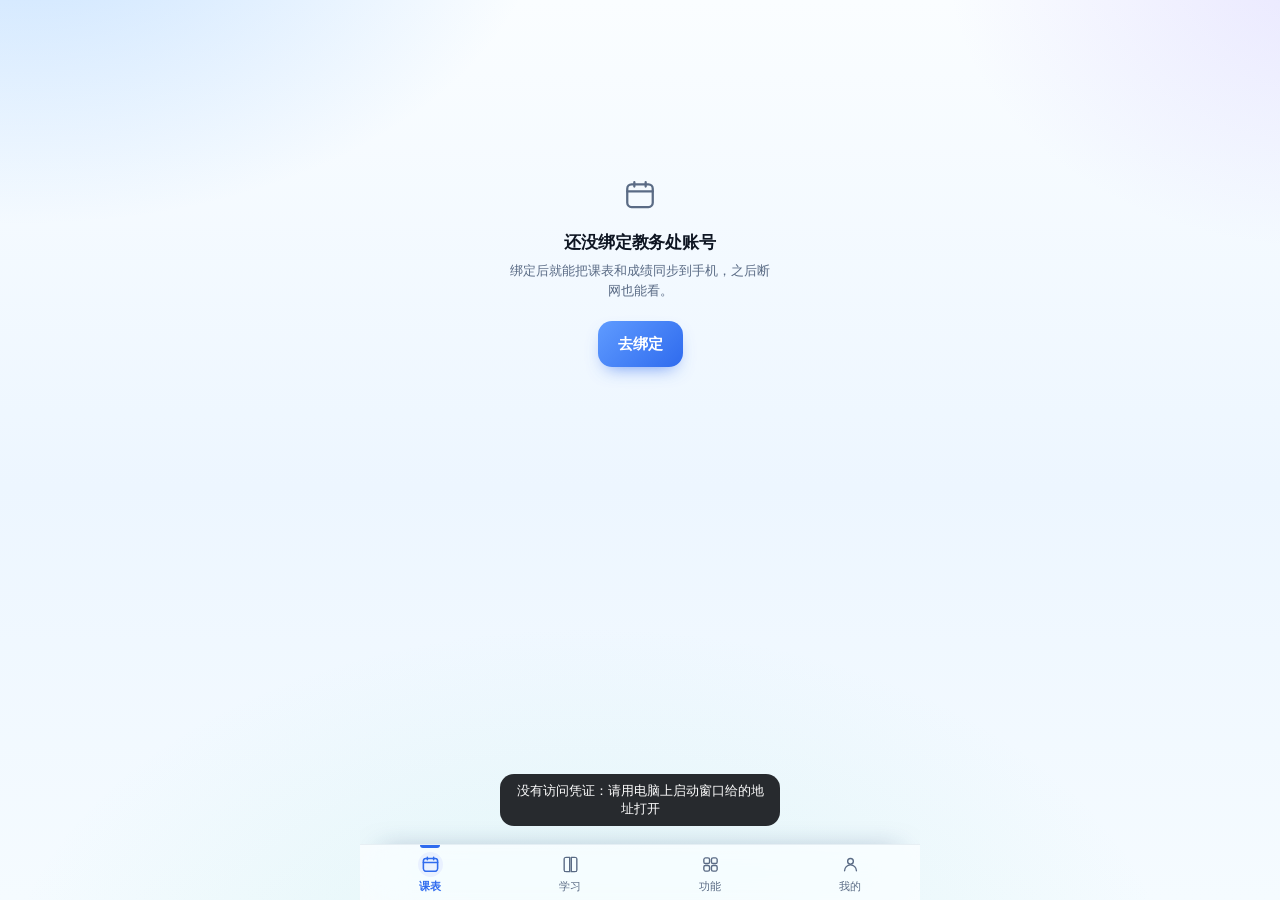
==== web/index.html @ 7942c84f "ui: 换成「达」字图标 + 学号示例改为通用值（不再用真实学号） 图标：用户给了设计稿（白底圆角方形、红蓝双色「达」字）。 用 _setup/make_icons.py 一键切成全套：   · 抠字" ====
<!DOCTYPE html>
<html lang="zh-CN">
<head>
<meta charset="utf-8">
<title>达小助</title>
<meta name="viewport" content="width=device-width, initial-scale=1, viewport-fit=cover, maximum-scale=1, user-scalable=no">
<meta name="theme-color" content="#f5f6f8" media="(prefers-color-scheme: light)">
<meta name="theme-color" content="#101114" media="(prefers-color-scheme: dark)">
<meta name="apple-mobile-web-app-capable" content="yes">
<meta name="mobile-web-app-capable" content="yes">
<meta name="apple-mobile-web-app-status-bar-style" content="default">
<meta name="apple-mobile-web-app-title" content="达小助">
<link rel="manifest" href="manifest.webmanifest">
<link rel="apple-touch-icon" href="icon-180.png">
<link rel="stylesheet" href="app.css">
</head>
<body>

<!-- 图标精灵表。目前只有「显示密码」那一对眼睛 —— 它在两个静态密码框
     和两个动态渲染的密码框里都要用，内联四遍的话改一处必漏三处。 -->
<svg class="sprite" aria-hidden="true" focusable="false"><defs>
  <symbol id="i-eye" viewBox="0 0 24 24">
    <path d="M2 12s3.6-6.5 10-6.5S22 12 22 12s-3.6 6.5-10 6.5S2 12 2 12z"/>
    <circle cx="12" cy="12" r="2.6"/>
  </symbol>
  <symbol id="i-eye-off" viewBox="0 0 24 24">
    <path d="M4 4l16 16"/>
    <path d="M9.9 5.7A10.6 10.6 0 0 1 12 5.5c6.4 0 10 6.5 10 6.5a18 18 0 0 1-3.3 4.1"/>
    <path d="M6.3 7.7A17.6 17.6 0 0 0 2 12s3.6 6.5 10 6.5a10.7 10.7 0 0 0 3.3-.5"/>
    <path d="M9.6 9.9a2.9 2.9 0 0 0 4 4"/>
  </symbol>
</defs></svg>

<div id="app">

  <!-- ================= 课程表 ================= -->
  <section class="page" id="page-schedule">
    <header class="weekbar">
      <button class="wk-btn" id="wkPrev" aria-label="上一个">
        <svg viewBox="0 0 24 24"><path d="M15 5l-7 7 7 7"/></svg>
      </button>
      <!-- 这一整块点了会打开「跳到第几周」弹层（里面还有「看校历」「学期设置」）。
           以前没有任何视觉暗示，等于藏起来了 —— 补一个 ▾，
           用「能展开」这个通用符号把它露出来。
           ⚠️ 它**不是**直接打开校历，aria-label 别写错。 -->
      <button class="wk-title" id="wkTitle" aria-label="跳到第几周">
        <span class="wk-t1">
          <b id="wkNum">第 1 周</b>
          <svg class="wk-caret" viewBox="0 0 24 24"><path d="M6 9l6 6 6-6"/></svg>
        </span>
        <span class="wk-range" id="wkRange"></span>
      </button>
      <button class="wk-btn" id="wkNext" aria-label="下一个">
        <svg viewBox="0 0 24 24"><path d="M9 5l7 7-7 7"/></svg>
      </button>
      <button class="wk-today" id="wkToday">今天</button>
      <!-- 只看工作日：7 列挤在 390dp 里每列只有 44px，课名被拆成两三个字一行。
           切成 5 列后每列 62px，同样几个字少折一半。默认 7 天（不藏课）。 -->
      <button class="wk-btn wk-days" id="wkDays" aria-label="切换显示 5 天或 7 天">
        <span id="wkDaysLab">7天</span>
      </button>
      <!-- 视图切换以前是个网格图标 —— 网格能表示「周视图」，但表示不了
           「点一下会换一种」。改成直接写当前视图的一个字，点了就换，
           跟分段控件的习惯一致。 -->
      <button class="wk-btn wk-view" id="viewToggle" aria-label="切换周视图和日视图">
        <span id="wkViewLab">周</span>
      </button>
      <!-- 课表页也要能刷新：以前只有「我的」里那一行和成绩/考试页右上角能刷，
           课表是每天看得最多的一页，想拉一次新课表得点进「我的」——
           多绕一层，而且没人会想到刷新藏在设置里。 -->
      <button class="wk-btn" id="schRefresh" aria-label="刷新课表">
        <svg viewBox="0 0 24 24"><path d="M20 11a8 8 0 1 0-2.3 5.7"/><path d="M20 5v6h-6"/></svg>
      </button>
    </header>

    <div class="scroll tight" id="schScroll">
      <div class="empty" id="schEmpty" hidden>
        <div class="empty-ico">
          <svg viewBox="0 0 24 24"><rect x="3" y="4.5" width="18" height="16" rx="3"/><path d="M3 9.5h18M8 3v3M16 3v3"/></svg>
        </div>
        <h2>还没绑定教务处账号</h2>
        <p>绑定后就能把课表和成绩同步到手机，之后断网也能看。</p>
        <button class="btn primary" id="goBind">去绑定</button>
        <!-- 电脑上已经绑过的时候不用再输一次密码（换手机、清了缓存都会遇到） -->
        <button class="btn quickbox" id="goQuick" hidden>
          直接同步 <span class="qwho"></span>
        </button>
      </div>

      <!-- 数据到了、但格子格式还没适配时用的那一屏（见 app.js 的 renderSchedule）。
           青果课表现在给的是「原样解析出来的行」，没有 slots/weeks —— 猜一个格式
           画出来的课表看着像真的，错起来没人发现，所以这一屏只列原始行。 -->
      <div class="empty" id="schRaw" hidden>
        <div class="empty-ico">
          <svg viewBox="0 0 24 24"><rect x="3" y="4.5" width="18" height="16" rx="3"/><path d="M3 9.5h18M8 3v3M16 3v3"/></svg>
        </div>
        <h2 id="schRawH">课表数据已同步，格子格式还没适配</h2>
        <p class="sub">下面列的是教务系统原样给出来的行。周次、星期、节次怎么拼成一张课表，
          要按本校教务的真实格式确认之后才能画 —— 猜出来的课表比没有课表更容易害人。</p>
        <div id="schRawList" class="rawlist"></div>
      </div>

      <!-- 翻页轨道：同时放「上一周 / 本周 / 下一周」三页。
           只放一页的话，手指一拖就把唯一那页推走了，底下是空白 ——
           看起来就是「先全白一下，再蹦出下一页」。
           左边那条「节次 / 时间」栏**不在轨道里**，它固定不动：
           放进轨道的话，滑到一半屏幕上会出现两条时间栏。 -->
      <div class="grid-wrap" id="gridWrap" hidden>
        <div class="gutter" id="wkGutter"></div>
        <div class="track" id="wkTrack"></div>
      </div>

      <!-- 「现在这节 / 下一节」那条。
           数据全是本地现成的（课表 + 上课时间 + 当前时间），不打服务器。
           只在日视图看今天的时候出现 —— 翻到明天还写「下一节 14:00」
           就成假话了。 -->
      <div class="daynext" id="dayNext" hidden></div>

      <!-- 日视图也用同一条轨道。外面必须再套一层负责裁剪的盒子：
           `overflow: hidden` 是裁在**内边距盒**上的，直接放在滚动容器里，
           上一页会从 padding 那 7px 里漏出一条彩边（实测就是这样）。 -->
      <div class="day-wrap" id="dayWrap" hidden>
        <div class="track" id="dayView"></div>
      </div>
    </div>
  </section>

  <!-- ================= 考试（成绩并进来了） ================= -->
  <section class="page" id="page-exams" hidden>
    <header class="pagehead">
      <h1 id="exHead">学习</h1>
      <button class="ghost-btn" id="examRefresh" aria-label="刷新">
        <svg viewBox="0 0 24 24"><path d="M20 11a8 8 0 1 0-2.3 5.7"/><path d="M20 5v6h-6"/></svg>
      </button>
    </header>

    <!-- 成绩原来单独占一个底部 tab。用户 2026-10-19 说：
         「查询成绩使用的频率比较低，不需要单独列出」——
         一个学期就期末看几次，占着一个常驻入口不值当。
         现在几块内容共用这一屏，靠这个分段切换。
         2026-10-22 又把学习通并进来、整个 tab 改叫「学习」：
         进去先看学习通，考试 / 成绩 / 学分是它的子选项。 -->
    <div class="seg" id="exSeg">
      <button class="seg-btn on" data-view="cx">学习通</button>
      <button class="seg-btn" data-view="course">课程</button>
      <button class="seg-btn" data-view="grade">成绩</button>
      <button class="seg-btn" data-view="credit">学分</button>
    </div>

    <!-- ---------------- 学习通视图（作业待办） ----------------
         只读 —— 不签到、不刷课、不自动答题、不代交。
         作业挂在每门课下面，32 门课要 40 秒，所以是「检查一次 → 缓存 →
         写清更新于何时」，不是实时。 -->
    <div class="scroll" id="exViewCx">
      <div id="cxBody"></div>
    </div>

    <!-- ---------------- 课程视图（2026-11-03 新增，取代原来的「考试」） ----------------
         用户原话：「把原本考试的那一页改成课程，打开之后显示本学期课程」。
         数据只用已经拿到的课表（不额外请求），按课程名聚合成一张清单。
         ⚠️ 「这门课有没有学习通内容」需要超星那边接通才能标 —— 现在只留位置，
            不假装知道。-->
    <div class="scroll" id="exViewCourse" hidden>
      <div class="empty" id="coEmpty" hidden>
        <div class="empty-ico">
          <svg viewBox="0 0 24 24"><path d="M4 5.5A2.5 2.5 0 0 1 6.5 3H20v16H6.5A2.5 2.5 0 0 0 4 21z"/><path d="M8 7h8M8 11h8"/></svg>
        </div>
        <h2 id="coEmptyTitle">还没有课程</h2>
        <p id="coEmptyText">绑定账号后会自动同步一次。</p>
        <button class="btn primary" id="goBind4" hidden>去绑定</button>
      </div>
      <div id="coBody" hidden>
        <div class="cosum" id="coSummary"></div>
        <div class="colist" id="coList"></div>
      </div>
    </div>

    <!-- ---------------- 成绩视图 ---------------- -->
    <div class="scroll" id="exViewGrade" hidden>
      <div class="empty" id="grEmpty" hidden>
        <div class="empty-ico">
          <svg viewBox="0 0 24 24"><path d="M4 19V5M4 19h16"/><path d="M8 15l4-5 3 3 4-6"/></svg>
        </div>
        <h2>还没有成绩数据</h2>
        <p>绑定账号后会自动同步一次。</p>
        <button class="btn primary" id="goBind2">去绑定</button>
      </div>

      <div id="grBody" hidden>
        <div class="sumcard">
          <div class="sum-main">
            <span class="sum-label">平均绩点</span>
            <b id="grGpa">—</b>
          </div>
          <div class="sum-side">
            <div><b id="grCredits">—</b><span>总学分</span></div>
            <div><b id="grCount">—</b><span>门数</span></div>
          </div>
        </div>

        <!-- 每学期一根柱子。只有总绩点的话，3.11 → 2.06 这种「掉一档」
             会被平均成 2.51，看上去什么事都没有。 -->
        <div class="gptrend" id="grTrend" hidden></div>

        <div class="chips" id="grChips"></div>
        <div class="grfind">
          <input class="grfind-in" id="grFind" type="search" inputmode="search"
                 placeholder="搜课程名或课程号" autocomplete="off" enterkeyhint="search">
          <button class="grfind-sort" id="grSort">默认排序</button>
        </div>
        <div class="gradelist" id="grList"></div>
      </div>
    </div>

    <!-- ---------------- 学分视图 ----------------
         培养计划（应修）和成绩（已修）对出来的进度。
         放在这里而不是底部 tab：它跟成绩是同一件事的两种看法，
         一学期看两三次，不值得再占一个常驻入口。 -->
    <div class="scroll" id="exViewCredit" hidden>
      <div class="empty" id="crEmpty" hidden>
        <div class="empty-ico">
          <svg viewBox="0 0 24 24"><path d="M4 19V5M4 19h16"/><path d="M8 15l4-5 3 3 4-6"/></svg>
        </div>
        <h2 id="crEmptyTitle">还没算出来</h2>
        <p id="crEmptyText">绑定账号后会自动同步培养计划和成绩。</p>
        <button class="btn primary" id="goBind5" hidden>去绑定</button>
      </div>

      <div id="crBody" hidden></div>
    </div>
  </section>

  <!-- ================= 校园公告 =================
       为什么单独占一个 tab 而不是塞进课表页顶部：用户 2026-10-21 明确要
       「独立列表页，放到中间栏」。它的性质和别的页不一样 —— 课表/考试/空教室
       都是「查我自己的数据」，公告是「学校最近在干什么」，进来就是要扫一遍。

       🔴 这一页**不需要登录**。六个源都是学校各部门的公开网页，
          没绑教务账号也能看 —— 刚装完 App 的人至少有个东西是能用的。 -->
  <section class="page" id="page-notice" hidden>
    <header class="pagehead">
      <!-- 0.38.0 补的。公告是从「功能」页进来的一行入口，是个**子页**，
           可它原来只有右上角一颗刷新 —— 用户进来之后找不到出去的路
           （网页版没有安卓那个返回键）。子页一律要有可见的返回。 -->
      <button class="ghost-btn back" id="ntBack" aria-label="返回功能">
        <svg viewBox="0 0 24 24"><path d="M15 5l-7 7 7 7"/></svg>
      </button>
      <h1>公告</h1>
      <button class="ghost-btn" id="ntRefresh" aria-label="刷新公告">
        <svg viewBox="0 0 24 24"><path d="M20 11a8 8 0 1 0-2.3 5.7"/><path d="M20 5v6h-6"/></svg>
      </button>
    </header>

    <div class="scroll">
      <!-- 分类 chip。数字是**这一层有几条**，让用户先看到分布：
           大部分时候「要办事」二十几条、「影响出行」两三条，
           一眼就知道哪些该看、哪些可以略过。 -->
      <div class="chips" id="ntChips" hidden></div>

      <!-- 「6 个来源 · 52 条 · 10-20 15:30 更新」。
           来源数和条数都要露出来 —— 少一个源的时候用户得能发现，
           不然「今天怎么只有 3 条」会被当成「学校没发通知」。 -->
      <div class="ntsum" id="ntSum" hidden></div>

      <!-- 有源没取到时单独警告一行。绝不安静地少一块。 -->
      <div class="ntwarn" id="ntWarn" hidden></div>

      <div class="exloading" id="ntLoading" hidden>正在从学校各部门的网站取公告…</div>

      <div class="empty" id="ntEmpty" hidden>
        <div class="empty-ico">
          <svg viewBox="0 0 24 24"><path d="M4 10v4a1 1 0 0 0 1 1h2.5L14 19V5L7.5 9H5a1 1 0 0 0-1 1z"/><path d="M17.5 8.5a5 5 0 0 1 0 7"/></svg>
        </div>
        <h2 id="ntEmptyTitle">还没取到公告</h2>
        <p id="ntEmptyText">公告来自学校各部门的公开网页，不需要登录。</p>
        <button class="btn primary" id="ntRetry">再试一次</button>
      </div>

      <div class="ntlist" id="ntList" hidden></div>

      <div class="ntfoot" id="ntFoot" hidden></div>
    </div>
  </section>

  <!-- ================= 校历 ================= -->
  <!-- 为什么单独一页而不是塞进课表：课表回答「今天上什么」，校历回答
       「现在第几周、下一件事什么时候、还有几天放假」—— 后者是一个学期
       看十几次的查询，藏在课表里等于没有。
       🔴 这一页**不打任何网络**：日期全写在 app.js 的 CAL_DATA 常量里，
          学校改版、断网、账号过期都不影响。校历一个学期只变一次，
          为它每次去抓网页不值得，抓不到还会显示成「没有校历」。 -->
  <section class="page" id="page-calendar" hidden>
    <header class="pagehead">
      <!-- 校历和空教室不再是底部 tab，是从课表页进来的「子页」，
           所以必须有可见的返回 —— 网页版没有安卓那个返回键。 -->
      <button class="ghost-btn back" id="calBack" aria-label="返回课表">
        <svg viewBox="0 0 24 24"><path d="M15 5l-7 7 7 7"/></svg>
      </button>
      <h1>校历</h1>
    </header>

    <div class="scroll">
      <!-- 这一屏唯一的问题：「现在第几周」。所以最大的字是周次，
           下面那条进度条是同一个数的图形版，不重复放第二遍数字。 -->
      <div class="calhero" id="calHero">
        <div class="calhero-lab" id="calLab">校历</div>
        <div class="calhero-main">
          <b id="calWeek">—</b>
          <span id="calRange"></span>
        </div>
        <div class="calprog"><i id="calFill"></i></div>
        <p class="calfind" id="calFind"></p>
      </div>

      <div id="calBody"></div>

      <p class="calnote">
        数据来自学校发布的《2026–2027 学年校历》，只抄了关键日期。
        法定假期按国家规定执行，临时调整以学校通知为准。
      </p>
    </div>
  </section>

  <!-- ================= 空闲教室 ================= -->

  <!-- ================= 我的 ================= -->
  <!-- ================= 校园（智慧门户：一卡通 + 办事） =================
       为什么单开一页而不是塞进「我的」：这一页装的是**门户**的东西（另一个密码、
       另一套登录），而「我的」装的是本机设置。混在一起，用户会以为
       「解除绑定」把门户也一起解了 —— 那两件事本来就是分开的。
       为什么不用第 6 个 tab：底部只留 5 个，这一页把「一卡通」和「19 个办事入口」
       合成一件事 —— 都是「去学校办事」。 -->
  <section class="page" id="page-campus" hidden>
    <header class="pagehead">
      <h1>功能</h1>
      <button class="ghost-btn" id="cpRefresh" aria-label="刷新">
        <svg viewBox="0 0 24 24"><path d="M20 11a8 8 0 1 0-2.3 5.7"/><path d="M20 5v6h-6"/></svg>
      </button>
    </header>

    <div class="scroll">
      <!-- 公告并进了这一页（原来占着底部中间那格 tab）。
           0.32.0：它和「校园服务」都是**一行字就能说完**的入口，
           各占一张卡 = 两张卡为了两个字的高度在那里摆着（用户原话：
           「信息密度很低」）。合成一张，两行之间用一条细分隔线。 -->
      <div class="card">
        <button class="row tap" id="ntEnter">
          <span class="k">校园公告</span>
          <span class="rowend">
            <span class="v muted">待接入本校公告站</span>
            <svg class="rowico" viewBox="0 0 24 24"><path d="M9 6l6 6-6 6"/></svg>
          </span>
        </button>
        <!-- 低频的一堆收起来：一卡通、办事入口、门户登录。 -->
        <button class="row tap" id="cpMoreToggle" aria-expanded="false">
          <span class="k">校园服务</span>
          <span class="rowend">
            <span class="v muted">待接入本校门户</span>
            <svg class="rowico cpchev" viewBox="0 0 24 24"><path d="M9 6l6 6-6 6"/></svg>
          </span>
        </button>
      </div>

      <div id="cpMoreBox" hidden>
        <div id="cpOff">
          <div class="card cp-card">
            <h2>校园服务尚未接入</h2>
            <p class="sub">一卡通、消费明细、请假等办事入口，要先确认本校用的是哪套系统才能接。没接之前这里点不开。</p>
            <button class="btn block" id="cpConnect" disabled>暂未接入</button>
          </div>
        </div>

        <!-- 已连门户 -->
        <div id="cpOn" hidden>
          <!-- 门户过期、但本机还存着上次的数据时出现。
               🔴 以前这种情况会把整块内容藏起来换成「连接门户」——
                  用户看到的是「数据没了」，其实只是「门票过期了」。
                  现在数据照常显示，只在这里标一下它有多旧。 -->
          <div class="card warncard" id="cpExpired" hidden>
            <h2>门户登录过期了</h2>
            <p class="sub" id="cpExpiredTxt">下面是上次拿到的数据，余额可能不是最新的。</p>
            <button class="btn primary block" id="cpReconnect">重新连接门户</button>
          </div>

          <div class="card ykt">
            <div class="ykt-top">
              <span class="ykt-k">一卡通余额</span>
              <span class="ykt-t" id="yktTime">—</span>
            </div>
            <div class="ykt-bal"><b id="yktBal">—</b><span>元</span></div>
            <!-- 余额随时会变，所以这行必须说清楚「这个数字是什么时候的」。
                 有缓存、又没连网刷新过的时候才出现。 -->
            <p class="sub small ykt-at" id="yktAt" hidden></p>
            <!-- 余额低的时候常驻一条，**不弹窗**：弹窗会被点掉，而「快没钱了」
                 这件事需要在你想起来的时候还看得见。充值后自然消失。 -->
            <p class="lowbal" id="yktLow" hidden></p>
            <!-- 余额提醒的入口就放在余额卡里（2026-10-22 用户要求）。
                 以前在「我的 → 设置」，问题是：想调阈值的时候人正看着余额，
                 却要去另一个页面找。放在这里，阈值和它管的那个数字在同一张卡上。 -->
            <button class="row tap" id="yktAlert">
              <span class="k">余额提醒</span>
              <span class="rowend">
                <span class="v muted" id="yktAlertV">低于 20 元时提醒</span>
                <svg class="rowico" viewBox="0 0 24 24"><path d="M9 6l6 6-6 6"/></svg>
              </span>
            </button>
            <button class="row tap" id="yktMore">
              <span class="k">消费明细</span>
              <span class="rowend">
                <span class="v muted" id="yktCount">—</span>
                <svg class="rowico" viewBox="0 0 24 24"><path d="M9 6l6 6-6 6"/></svg>
              </span>
            </button>
            <!-- 明细就地展开，不再弹一层：这里没有别的操作，
                 弹出去反而多一次「返回」。 -->
            <div class="ykt-list" id="yktList" hidden></div>
          </div>

          <div class="card cp-card">
            <!-- 19 个办事入口一年用不了几次（请假、第二课堂、打印中心…），
                 默认折起来，只留一行「办事入口 · 19 个」。
                 用户 2026-10-30：「校园页的绝大部分功能使用频率都极低」——
                 高频的东西不该被这一屏的低频入口挤到下面去。
                 ⚠️ 折起来不等于藏起来：`.appitem` 仍在 DOM 里（判据按数量算），
                    只是 `#cpAppsBox` 带 hidden。 -->
            <button class="row tap" id="cpAppsToggle" aria-expanded="false">
              <span class="k">办事入口</span>
              <span class="rowend">
                <span class="v muted" id="cpAppsN">—</span>
                <svg class="rowico cpchev" viewBox="0 0 24 24"><path d="M9 6l6 6-6 6"/></svg>
              </span>
            </button>
            <div id="cpAppsBox" hidden>
              <!-- 这两句话**必须不一样**，因为两条路真的不一样（见 app.js 的 openApp）：
                   APK 0.6.0 起在 App 内开 WebView，门户的 cookie 一起带过去，
                   CAS 认得出人 ⇒ 不用再登；
                   网页版只能新开标签页，那是另一个 cookie 罐子 ⇒ 第一次要再登。
                   以前这里统一写「在 App 里打开、不用再输密码」，是假的，改掉。
                   ⚠️ 以后再改这句，记得两边一起改 —— applyEnvTexts 只搬 data-app。 -->
              <p class="sub small"
                 data-app="点一下直接进。它们走学校统一登录，门户还连着就不用再登。">点一下用浏览器打开。它们走学校统一登录，第一次进去要再登一次。</p>
              <div class="applist" id="cpApps"></div>
            </div>
          </div>
          <!-- 0.39.1：「重新登录门户 / 断开门户」这两行删掉了。
               用户原话：「删除东西的功能你做的实在是显眼过头了……还容易让用户误触」。
               断开是一学期也用不上一次的动作，却占着两张整行，还挨着常用入口。
               现在一个系统只有一个断开处 ——「我的 → 账号管理」，那一页本来就写着
               「只回答两件事：连没连上、怎么连/怎么断」。过期重连也走那儿。 -->
        </div>

        <p class="cpnote" id="cpNote">
          只读取，不会代替你提交任何申请。
        </p>
      </div>
    </div>
  </section>

  <section class="page" id="page-me" hidden>
    <header class="pagehead"><h1>我的</h1></header>

    <div class="scroll">
      <!-- 已绑定 -->
      <!-- 账号管理**不受教务绑定影响**：里面是学校系统那一串账号
           （教务 / 学习通 / 门户）。没绑教务的人也要能进去。 -->
      <div class="card">
        <button class="row tap" id="rowAccounts">
          <span class="k">账号管理</span>
          <span class="rowend">
            <span class="v muted" id="meAccounts">—</span>
            <svg class="rowico" viewBox="0 0 24 24"><path d="M9 6l6 6-6 6"/></svg>
            </span>
          </button>
        </div>

      <div id="meBound" hidden>
        <!-- 头像 + 个人信息原来是**两张卡**（头像卡 82 + 「个人信息」行 44 + 卡间距），
             合起来 138px 只说了一件事：我叫什么、哪个班、学号多少。
             0.33.0 并为一张：整张卡点了就进个人信息弹层（`openProfileSheet`）。
             🔴 `#rowProfile` / `#meProfileHint` 这两个 id 必须留着 ——
                判据按它们找「这一行在不在、能不能点、右边是不是学号」。 -->
        <div class="card profilecard tap" id="rowProfile" role="button" tabindex="0">
          <div class="avatar" id="meAvatar">王</div>
          <div class="pinfo">
            <!-- 学号挪到姓名这一行的右侧（原来是单独一列，正文 17px 之后
                 它把「班级 · 专业」挤成了省略号）。副标题现在独占一行。 -->
            <span class="prow">
              <b id="meName">—</b>
              <span class="pid"><span id="meProfileHint">—</span></span>
            </span>
            <span class="pmeta" id="meMeta">—</span>
          </div>
          <svg class="rowico" viewBox="0 0 24 24"><path d="M9 6l6 6-6 6"/></svg>
        </div>

        <!-- 有数据但本机没存住密码时才出现。
             以前这种情况会显示成「还没绑定账号」，可数据明明就在眼前 ——
             用户根本不知道该去哪儿重输，只能干瞪眼。 -->
        <div class="card warncard" id="reauthCard" hidden>
          <h2 id="reauthHead">需要重新输入密码</h2>
          <p class="sub" id="reauthSub">课表成绩还在本机，但密码没能存下来，每次打开都要再输一次。</p>
          <label class="field">
            <span>密码</span>
            <span class="pwdbox">
              <input id="inPass2" type="password" autocomplete="current-password" placeholder="教务系统密码">
              <button type="button" class="pweye" data-for="inPass2"
                      aria-label="显示密码" aria-pressed="false">
                <svg class="eye-on"><use href="#i-eye"/></svg>
                <svg class="eye-off"><use href="#i-eye-off"/></svg>
              </button>
            </span>
          </label>
          <button type="button" class="pwdlost" data-pwdhelp="jw">忘记密码？去统一身份认证重置</button>
          <!-- 补密码也要验证码：学校 CAS 的登录是「密码 + 算术验证码」，
               少一样都会被判 CODEFALSE。 -->
          <label class="field">
            <span>验证码</span>
            <div class="caprow">
              <input id="inCode2" type="text" inputmode="numeric" autocomplete="off"
                     maxlength="8" placeholder="算出这题的结果">
              <img id="jwCap2" class="capimg" alt="验证码" title="点一下换一张">
            </div>
          </label>
          <p class="sub small pwdhint" id="jwCapHint2">上面是一道算术题，算出结果填进去。看不清就点图片换一张。</p>
          <button class="btn primary block" id="btnReauth">保存并同步</button>
          <p class="tip" id="reauthTip"></p>
        </div>

        <!-- 该办的事：选课 / 评教 / 免听 / 免修开没开。
             这几件事一年就开那么几次，错过要等半年 —— 而且评教不做完
             查不了成绩。所以放在「我的」靠上的位置。
             ⚠️ 只查状态、给入口，**绝不代替提交**（跟「充值和办套餐不代办」
                是同一条规矩：写操作出错了不是重试能救的）。 -->
        <div class="card todocard" id="todoCard" hidden>
          <div class="todohd">
            <span class="todotitle">该办的事</span>
            <button class="todobtn" id="todoRefresh">检查</button>
          </div>
          <div id="todoList"></div>
          <p class="todo-foot" id="todoFoot" hidden></p>
        </div>

        <!-- 个人信息原来在这里铺了 11 行（学号 / 学院 / 专业 / 方向 / 班级 /
             校区 / 性别 / 年级 / 学历 / 学籍状态 / 在校时间），把「我的」拉得很长，
             而真正每天要看的其实只有上面那张头像卡。
             2026-10-22 用户原话：「我的 界面不要拉这么长，你在前面展示的一大堆
             个人信息其实只需要一个 个人信息 栏就够了，点进个人信息栏查看自己的详细信息」。
             ⇒ 收成一行，点开是弹层（app.js 的 openProfileSheet）。
             0.33.0 再进一步：这一行并进上面的头像卡，整张卡点了就开弹层。
             ⚠️ 这些 id（meSid/meDept/…）已经不在页面上，改成由弹层按需生成 ——
                别在 renderMe 里再去找它们，找到的是 null。 -->

        <div class="card">
          <button class="row tap" id="btnSync">
            <span class="k">同步教务处数据</span>
            <!-- 整行都能点，但光看「刚刚同步」四个灰字看不出来能点，
                 所以右边补一个刷新图标当暗示 -->
            <span class="rowend">
              <span class="v muted" id="meSyncTime">—</span>
              <svg class="rowico" viewBox="0 0 24 24"><path d="M20 11a8 8 0 1 0-2.3 5.7"/><path d="M20 5v6h-6"/></svg>
            </span>
          </button>
          <button class="row tap" id="rowSemester">
            <span class="k">学期设置</span>
            <span class="rowend">
              <span class="v muted" id="meSemester">—</span>
              <svg class="rowico" viewBox="0 0 24 24"><path d="M9 6l6 6-6 6"/></svg>
            </span>
          </button>
          <!-- 校历和空教室原来**只能**从课表页顶部进：校历靠点「第 1 周」那行字，
               空教室靠一扇门的图标 —— 两条都是「不点不知道，点了才知道」。
               课表页那边已经补了文字和 ▾，这里再给一条纯文字的路径：
               有人就是习惯从设置里找东西，不该逼他去猜图标。
               🔴 0.35.0 起只留「校历」这一条：「找空教室」在课表页顶部已经有
                  一个带字的按钮，两处都能进、两处都要维护，用户还得猜
                  「这两个是不是同一个东西」。空教室是「第 N 周周几哪节空」，
                  跟课表是同一件事的两面，入口就留在课表那边。
                  校历留下，是因为它按学期算、跟「学期设置」挨着看更顺。 -->
          <button class="row tap" id="rowCalendar">
            <span class="k">校历</span>
            <span class="rowend">
              <span class="v muted">看这学期怎么排</span>
              <svg class="rowico" viewBox="0 0 24 24"><path d="M9 6l6 6-6 6"/></svg>
            </span>
          </button>
          <!-- 余额提醒原来放在这里，2026-10-22 用户要求搬进「校园」页的
               一卡通余额卡里 —— 提醒是针对那个余额的，离得近才有用。 -->
          <button class="row tap" id="btnTimes">
            <span class="k">上课时间</span>
            <span class="v muted" id="meTimes">默认作息，可修改</span>
          </button>
          <button class="row tap" id="btnHidden" hidden>
            <span class="k">已隐藏的课程</span>
            <span class="v muted" id="meHidden">0 门</span>
          </button>
          <div class="hint" id="startHint">「第几周」是按开学日期推出来的。</div>
        </div>

        <!-- 学习通那一行 2026-10-22 删掉了：用户原话「跟现有的其他功能重复了」。
             它本来就是「学习」页学习通段的一个快捷方式，点过去还得再滚一次。
             账号相关的事挪进「账号管理」，那里只管连没连上，不重复作业列表。 -->

        <!-- 「解除绑定」2026-11-01 挪走（0.39.1）：用户原话「删除东西的功能你做的
             实在是显眼过头了，用户用删除功能的频率极低，不应该让它占据这么大空间，
             这么多地方，还容易让用户误触」。它原来是一整行红字，就压在「学期设置」
             和「校历」这些天天用的入口下面。
             现在只在「我的 → 账号管理 → 教务系统 → 解绑」那一处，一行小字。 -->
        <div class="card">
          <button class="row tap" id="btnClearCache">清除本机缓存</button>
        </div>
      </div>

      <!-- 未绑定 -->
      <div id="meUnbound" hidden>
        <div class="card quickbox" hidden>
          <h2 data-web="这台电脑已经绑过了" data-app="这台手机已经绑过了">这台电脑已经绑过了</h2>
          <p class="sub"><span data-web="电脑上存着" data-app="本机存着">电脑上存着</span> <b class="qwho"></b> 的账号，不用再输一次密码。</p>
          <button class="btn primary block" id="btnQuick">直接同步</button>
        </div>
        <div class="card bindcard">
          <h2>绑定教务处账号</h2>
          <!-- 郑航版这句写的是「教务系统和校园网认证不是同一套密码」——
               升达相反：教务（青果 8090）走 CAS 单点登录，用的就是统一身份认证
               那一个账号，所以文案必须换，否则用户会去翻第二个密码本。 -->
          <p class="sub">用学校统一身份认证的学号和密码，登录后自动单点进入教务系统。</p>
          <label class="field">
            <span>学号</span>
            <input id="inUser" type="text" inputmode="numeric" autocomplete="username" placeholder="例如 202102030405">
          </label>
          <label class="field">
            <span>密码</span>
            <span class="pwdbox">
              <input id="inPass" type="password" autocomplete="current-password" placeholder="教务系统密码">
              <button type="button" class="pweye" data-for="inPass"
                      aria-label="显示密码" aria-pressed="false">
                <svg class="eye-on"><use href="#i-eye"/></svg>
                <svg class="eye-off"><use href="#i-eye-off"/></svg>
              </button>
            </span>
          </label>
          <button type="button" class="pwdlost" data-pwdhelp="jw">忘记密码？去统一身份认证重置</button>
          <p class="sub small pwdhint">升达的教务走学校统一身份认证，就这一个账号。忘了密码走上面的「忘记密码」——
            前提是当初在认证中心绑过手机号或密保问题；都没绑过的话只能找教务处重置。</p>
          <!-- 2026-11-03：学校统一认证开了图形验证码（/loginType 的 isVerifyCode=1），
               **第一次登录就要带**，不是错几次才出现。图是一道算术题，
               由人来算 —— 红线是不自动识别（错 5 次锁号）。 -->
          <label class="field">
            <span>验证码</span>
            <div class="caprow">
              <input id="inCode" type="text" inputmode="numeric" autocomplete="off"
                     maxlength="8" placeholder="算出这题的结果">
              <img id="jwCap" class="capimg" alt="验证码" title="点一下换一张">
            </div>
          </label>
          <p class="sub small pwdhint" id="jwCapHint">上面是一道算术题，算出结果填进去。看不清就点图片换一张。</p>
          <button class="btn primary block" id="btnBind">绑定并同步</button>
          <p class="tip" id="bindTip"></p>
          <!-- 以前这里有个「记住账号密码」勾选框，默认勾上但可以取消。
               取消之后就出现「明明登录成功了，刷新却说没绑定」——
               数据在、密码没存，用户完全看不出区别。
               现在改成登录成功一律加密保存（Windows DPAPI / Android Keystore），
               凭据真的失效时才要求重新输入。 -->
          <p class="sub small">登录成功后会把学号密码加密保存在本机，下次自动同步，不用重复输入。</p>
        </div>
      </div>

      <div class="card about">
        <!-- 版本号不写死在这里：app.js 的 APP_VERSION 是唯一来源，
             build_apk.py 和 version.json 都从那儿读。 -->
        <button class="row tap" id="btnUpdate">
          <span class="k">检查更新</span>
          <span class="rowend">
            <span class="v muted" id="meVersion">—</span>
            <svg class="rowico" viewBox="0 0 24 24"><path d="M9 6l6 6-6 6"/></svg>
          </span>
        </button>
        <!-- 0.39.1：原来这两句是「数据来自学校教务系统，只做读取，不会提交任何
             申请、选课或修改。账号密码只存在你电脑本地的服务里，不经过任何第三方
             服务器。」—— 第一句在说数据来源和保证，用户看不出跟自己有什么关系；
             第二句是架构说明（「服务」对他来说是什么？）。压成一句：只读 + 密码在哪。 -->
        <p class="sub" data-web="只读，不会替你提交任何东西。密码只存在你电脑上。"
           data-app="只读，不会替你提交任何东西。密码只存在这台手机里。">
          只读，不会替你提交任何东西。密码只存在你电脑上。
        </p>
      </div>
    </div>
  </section>

  <!-- ================= 账号管理（「我的」→ 账号管理）=================
       2026-10-22 用户要求：「把 教务系统，学习通，智慧门户 这些账号统一放在
       我的 页面，做成 账号管理 界面」。
       三套系统各有各的账号，互相不通用 —— 这件事以前散在三个地方说
       （我的 里绑教务、校园 里连门户、学习 里连学习通），
       用户根本不知道该去哪儿改哪一套。现在集中到一屏。
       ⚠️ 这里只管「连没连上 / 连 / 断开」，不重复任何业务入口
          （作业列表在「学习」，余额在「校园」）。 -->
  <section class="page" id="page-accounts" hidden>
    <header class="pagehead">
      <button class="ghost-btn back" id="accBack" aria-label="返回我的">
        <svg viewBox="0 0 24 24"><path d="M15 5l-7 7 7 7"/></svg>
      </button>
      <h1>账号管理</h1>
    </header>

    <div class="scroll">
      <!-- 0.39.1：原来是「三个系统各有各的账号，密码互不通用。密码都加密存在这台
           手机里，不会上传。」—— 第一句是给「为什么下面有三个登录」做解释，
           可下面三行本来就分别写着「教务系统 / 学习通 / 智慧门户」，一眼就看得出
           是三个。第二句「加密存在…不会上传」在别处已经说过一次。
           留最短的一句，只回答「我的密码安不安全」。 -->
      <p class="acc-note">密码只存在这台手机里。</p>
      <div class="card acc-list" id="accList"></div>
    </div>
  </section>


  <!-- ================= 底部导航 ================= -->
  <nav class="tabbar">
    <button class="tab active" data-tab="schedule">
      <svg viewBox="0 0 24 24"><rect x="3" y="4.5" width="18" height="16" rx="3"/><path d="M3 9.5h18M8 3v3M16 3v3"/></svg>
      <span>课表</span>
    </button>
    <!-- 这个 tab 原来叫「考试」。2026-10-22 用户说
         「学习通功能可以跟考试合并，就叫学习」——
         考试一学期就期末看几次，学习通是天天要看的，名字跟着高频的那个走。 -->
    <button class="tab" data-tab="exams">
      <svg viewBox="0 0 24 24"><path d="M4 4.5A1.5 1.5 0 0 1 5.5 3H11v18H5.5A1.5 1.5 0 0 1 4 19.5z"/><path d="M20 4.5A1.5 1.5 0 0 0 18.5 3H13v18h5.5A1.5 1.5 0 0 0 20 19.5z"/></svg>
      <span>学习</span>
    </button>
    <!-- 「校历」和「空教室」原来各占一个 tab，底部挤到 6 个。
         2026-10-21 用户提出来「主流 App 底部最多 5 个」，于是把这两项收进课表页：
         校历点顶部周次、空教室点右上角的门图标。它们本来就是「同一时间维度的另一面」，
         收进去比留在底部更贴心智。底部固定 5 个，以后不要再加第 6 个。 -->
    <button class="tab" data-tab="campus">
      <!-- 0.38.0：这一格叫「功能」（用户：「把功能名字改成功能吧」）。
           图标跟着从「教学楼」换成四宫格 —— 楼是「校园」的意思，
           而这一页现在装的是饮水、一卡通、19 个办事入口、公告，
           「四宫格」才是「这一格里什么都有」的那个通用符号。 -->
      <svg viewBox="0 0 24 24">
        <rect x="3.6" y="3.6" width="7.2" height="7.2" rx="2.1"/>
        <rect x="13.2" y="3.6" width="7.2" height="7.2" rx="2.1"/>
        <rect x="3.6" y="13.2" width="7.2" height="7.2" rx="2.1"/>
        <rect x="13.2" y="13.2" width="7.2" height="7.2" rx="2.1"/>
      </svg>
      <span class="tab-ico">
        <span>功能</span>
        <!-- 有新公告才亮。公告并进这一页之后，这个点跟着搬过来。 -->
        <i class="tab-dot" id="ntDot" hidden></i>
      </span>
    </button>
    <button class="tab" data-tab="me">
      <svg viewBox="0 0 24 24"><circle cx="12" cy="8" r="3.6"/><path d="M4.5 20a7.5 7.5 0 0 1 15 0"/></svg>
      <span>我的</span>
    </button>
  </nav>


  <!-- 课程详情 / 各种弹层 -->
  <div class="sheet-mask" id="sheetMask" hidden>
    <div class="sheet" id="sheet">
      <div class="sheet-grab"></div>
      <!-- 0.38.0：固定一颗 ✕。用户 2026-11-01：「很多界面进入后没有返回按钮」。
           放在**外壳**上而不是每个弹层各自加 —— 十几个调用方，漏一个就是一条死路，
           而且漏了不报错（点遮罩能关，只有不知道这条规矩的人才卡住）。 -->
      <button class="sheet-x" id="sheetX" aria-label="关闭">
        <svg viewBox="0 0 24 24"><path d="M6 6l12 12M18 6L6 18"/></svg>
      </button>
      <div id="sheetBody"></div>
    </div>
  </div>

  <div class="toast" id="toast" hidden></div>
</div>

<!-- native.js 只在 APK 里生效（没有 Android 桥时自己 return），网页版不受影响 -->
<script src="native.js"></script>
<script src="app.js"></script>
</body>
</html>
---- web/app.css ----
/* 郑航课表 · 手机端样式
   只做移动端；桌面浏览器打开会居中显示成一条手机宽度。

   ================================================================
   设计规则
   ----------------------------------------------------------------
   2026-10-21 第一次重做（来源 mobile/DESIGN.md）；
   2026-10-22 按用户指定的两个仓库统一了一遍档位，规则见下。
       https://github.com/Leonxlnx/taste-skill
       https://github.com/pbakaus/impeccable
   ================================================================
   1. 一块地、一个墨色、一个强调色。强调色只上「数据」和「一个控件」，
      主按钮用近黑，不用品牌色铺满 —— 满屏蓝是模板脸。
      ⚠️ 2026-11-01 起后半句作废：主按钮改主色渐变 + 同色辉光，
         选中的胶囊也上主色（用户要求「按参考项目的审美重做」）。
         面积仍然只在小控件上，不是「满屏蓝」。
   2. 【2026-11-01 改】静止的卡片**不再靠边框分层**，改成：
      纯白面 + 20/24 大圆角 + 偏蓝的大范围淡投影 + 卡内浅色行块。
      这是用户拿参考项目（khkdfsj/campus-frontend-template）点名要的
      「晶莹剔透」，和他 10-21 那套「扁平、不要投影」是两版审美。
      仍然保留的：投影只给「面」，不给文字和细线；阴影颜色偏蓝不偏黑
      （黑阴影会让整页发灰）。
   3. 圆角只有三档（`--r` / `--r-ctl` / `--r-chip`），外加「胶囊 999px」
      和「圆形 50%」两种**形状**，不算档位。
      🔴 别再写 11px、12px、14px：规范原文说圆角是双峰（紧凑 4-8 / 柔和
      16-24），11-12px 是出现最少的中间值 —— 它让每个角都「差一点点」，
      一屏凑出四五种，这就是「模板脸」的来源。
   4. 字号十二档，各有分工，**不要半档**（12.5、13.5 这种）：
         8   课表格子里的极微字（单双周、节次）
        10   课表格子里的教室/老师
        11   标签、说明
        12   次要正文
        13   正文次
        14   列表标题
        15   正文基准 / 按钮 / 分区标题
        17   卡片标题、数字
        18   弹层标题、分数、头像字
        21   页标题
        24   KPI 次
        30   KPI
      规范说「一屏 4-9 个字号」—— 这是**按页**算的，不是全文件。
      课表格子里的 8/10 是物理空间逼出来的（格子只有 50px 宽），
      正文区不许再用。
   5. 数字一律 `font-variant-numeric: tabular-nums`，等宽才不跳。
   6. 触控目标 ≥ 44px 高（列表行 40px 是有意的取舍，低于 40 就是按不准）。
   7. 【2026-11-01 改】渐变 / 毛玻璃 / 发光**解禁**，但有配额：
      · 渐变只给「底」和「小面积控件」（页面底色、选中胶囊、主按钮、头像）；
      · 毛玻璃只给顶栏、标签栏、弹层这些「压在内容上的一层」，
        卡片本身不糊 —— 卡要透也是靠半透明白，不靠 blur 糊一屏；
      · 发光只跟着主色走，一屏最多两处（一颗选中的胶囊 + 一个主按钮）；
      · emoji 仍然不许当图标。
   8. 深浅两套必须同时改 —— 只改浅色那套，深色下就是「浅字浅底」看不见。
   9. 间距走 4px 基数，半档只留 6 / 10 / 14 三个（图标与文字、列表行上下、
      卡片与卡片）。再写 5、7、9、11、13、15 就是手滑。
   10. 颜色花在数据上，不花在「框架」上：状态用一个小圆点 + 墨色文字，
       不做彩色胶囊；一个区块只有一条右边缘线（数字右对齐那一列）。
*/

:root {
  /* ===== Apple HIG 浅色（2026-10-27 换规范，见根目录 DESIGN.md） ===== */

  /* ---- 地面与面：层次靠这两个的差，不靠描边 ----
     🔴 2026-11-01 试改：从 Apple 灰（#f2f2f7）换成发布页那套
     「淡蓝灰地 + 纯白面」（#edf2fb / #fff），和参考项目
     khkdfsj/campus-frontend-template 的 --bg / --surface 同一组值。
     白卡在纯灰底上只差 3 点亮度，浮不起来；带一点蓝之后靠色差就立住，
     一个阴影都不用。 */
  --bg: #edf6ff;      /* 地面：淡蓝灰（给不支持渐变的旧 WebView 兜底） */
  /* 地面不是一块平色，是**三种极淡的色光**叠出来的：
     左上偏天蓝、右上偏紫、底部一点薄荷。白卡压在上面才有「透」的感觉 ——
     平色底上的白卡永远是「贴」上去的，怎么加阴影都像纸片。
     🔴 三团光的透明度都 ≤ .30：再浓就会把卡片染上颜色，白卡看起来发脏。 */
  --bg-grad:
    radial-gradient(820px 520px at 2% -12%,  rgba(96, 170, 255, .34), transparent 64%),
    radial-gradient(620px 460px at 104% -4%, rgba(170, 150, 255, .22), transparent 62%),
    radial-gradient(900px 580px at 46% 112%, rgba(110, 214, 200, .16), transparent 66%),
    linear-gradient(180deg, #fafdff 0%, #edf6ff 54%, #f5fbff 100%);
  --card: #ffffff;    /* 面：纯白 */
  /* 卡片自身的极淡竖向渐变：上沿更白、下沿带一点冷调，
     比纯 #fff 更像一片玻璃。 */
  --card-grad: linear-gradient(180deg, #ffffff 0%, #fbfdff 100%);
  /* 卡片投影：一层贴边的 1px（压住边界）+ 一层大范围淡蓝（托起卡面）。
     两层都偏蓝，偏黑会让整页发灰 —— 这是「干净」和「脏」的分界。 */
  --shadow-card: 0 2px 6px rgba(31, 72, 142, .05),
                 0 14px 34px -10px rgba(31, 72, 142, .18);
  --shadow-raise: 0 2px 6px rgba(23, 54, 102, .07),
                  0 22px 40px -20px rgba(26, 68, 140, .46);
  /* 卡片的边：不是「描边」，是一道能把白卡和淡蓝底分开的极淡冷线。
     0.5px 在高分屏上是半像素，看起来像卡片的厚度。 */
  --card-line: rgba(23, 54, 102, .05);
  /* 卡内行块的底。比卡片再冷一档、再深一点点 —— 白卡里才看得出「一块」。
     .92 的不透明度：全实心会在卡片的半透明面上显出一道硬边。 */
  --row-bg: #f0f5fd;

  /* ---- 文字三档：墨蓝 / 次 / 极弱 ---- */
  --text: #0e1522;
  --sub: #5a6b85;
  --faint: rgba(14, 21, 34, .32);

  /* ---- 线与填充 ----
     --line 是列表行之间的 0.5px 分隔线，不是卡片描边（卡片现在不描边）。
     --rule 更淡，给「同一张卡内部」的次级分隔。 */
  --line: rgba(14, 21, 34, .10);
  --rule: rgba(14, 21, 34, .06);
  --line-strong: rgba(14, 21, 34, .18);
  /* 选中态：中性填充，不用彩色胶囊 */
  --active: rgba(47, 107, 238, .10);
  --fill: rgba(14, 21, 34, .055);

  /* ---- 强调色：只给数据和一个控件 ---- */
  --accent: #2f6bee;
  /* 主色的渐变态。只用在小面积上（选中的胶囊、主按钮、头像）——
     大面积铺渐变就是「模板脸」，面积越小越像一颗糖。 */
  --accent-grad: linear-gradient(135deg, #5f9bff 0%, #2f6bee 100%);
  --accent-glow: 0 8px 18px -8px rgba(47, 107, 238, .72);
  --accent-soft: #e9f1ff;
  /* 主按钮是蓝底白字。旧规范要求「近黑」是怕满屏蓝，
     但 Apple 的解法是「一屏只有一个主按钮」，蓝不会铺满。 */
  --primary: #2f6bee;
  --primary-ink: #ffffff;

  /* 🔴 红色分两支：
     --danger 给**文字和图标**（#d70015 在白底 4.5:1，读得清）；
     --danger-fill 给**圆点和色块**（#ff3b30 是系统红，白底上只有 3.5:1，
     当小字会糊）。这条是**有意的偏离**，见 DESIGN.md 第一节。 */
  --danger: #d70015;
  --danger-fill: #ff3b30;
  --danger-btn: #ff3b30;
  --ok: #248a3d;        /* 绿同理：文字用深一档 */
  --ok-fill: #34c759;

  --warn-bg: rgba(255, 149, 0, .12);
  --warn-line: rgba(255, 149, 0, .32);
  --warn-text: #a35c00;
  --tag-impact: #a35c00;   --tag-impact-bg: rgba(255, 149, 0, .14);
  --tag-action: #0062cc;   --tag-action-bg: rgba(0, 122, 255, .12);
  --tag-act:    #248a3d;   --tag-act-bg:    rgba(52, 199, 89, .14);
  --tag-other:  #5a6b85;   --tag-other-bg: rgba(14, 21, 34, .07);

  /* 静止卡片不用投影（保留变量名，让旧调用不报错） */
  --shadow: none;
  /* 只有真正浮起来的才用 */
  --shadow-float: 0 8px 32px rgba(0, 0, 0, .16);

  --tab-h: 56px;

  /* ---- 圆角四档 + 两种形状 ----
     🔴 一屏可见的面板圆角 ≤ 3 种，check_design.py 会量。 */
  --r: 24px;        /* 分组列表卡 */
  --r-card: 24px;   /* 大卡 / 面板 */
  --r-sheet: 26px;  /* 弹层 / 抽屉 */
  --r-ctl: 14px;    /* 按钮 / 输入框 */
  --r-chip: 999px;  /* 小标签：一律胶囊 */

  /* 卡片与卡片之间的距离。0.33.0 从 12 收到 8 —— 一页七八张卡，省下来
     就是一条能放下一行字的高度。2026-11-01 又放回 10：卡变大圆角之后，
     8px 的缝会让两张卡看起来粘在一起，圆角反而变成「锯齿」。 */
  --gap-card: 9px;
}

@media (prefers-color-scheme: dark) {
  :root {
    /* ===== 深色：深墨蓝地、亮一档的面（同发布页） ===== */
    --bg: #0b1322;
    /* 深色下三团光要更淡、更冷：暗底上一点点色偏就明显，
       超过 .2 整页会发紫。 */
    --bg-grad:
      radial-gradient(720px 440px at 4% -8%,  rgba(58, 110, 220, .30), transparent 62%),
      radial-gradient(560px 400px at 104% 0%, rgba(112, 82, 220, .18), transparent 60%),
      radial-gradient(760px 500px at 48% 110%, rgba(30, 110, 130, .16), transparent 64%),
      linear-gradient(180deg, #0c1626 0%, #0a1220 52%, #0c1526 100%);
    --card: #16223a;
    --card-grad: linear-gradient(180deg, #18253f 0%, #141f34 100%);
    /* 深色下投影不用彩色、也不用太大：暗底上大投影只会糊成一团黑。
       改靠「面上沿一道 1px 高光」把卡面提起来。 */
    --shadow-card: inset 0 1px 0 rgba(255, 255, 255, .055),
                   0 10px 24px -18px rgba(0, 0, 0, .9);
    --shadow-raise: inset 0 1px 0 rgba(255, 255, 255, .07),
                    0 18px 34px -20px rgba(0, 0, 0, .95);
    --card-line: rgba(255, 255, 255, .07);
    --row-bg: rgba(255, 255, 255, .055);

    --text: #f2f6ff;
    --sub: #97a9c2;
    --faint: rgba(226, 236, 250, .30);

    --line: rgba(255, 255, 255, .10);
    --rule: rgba(255, 255, 255, .06);
    --line-strong: rgba(255, 255, 255, .18);
    --active: rgba(90, 140, 255, .16);
    --fill: rgba(255, 255, 255, .06);

    /* 深色下强调色提亮一档，语义色不换值 */
    --accent: #5a8cff;
    --accent-grad: linear-gradient(135deg, #7db0ff 0%, #3f77f0 100%);
    --accent-glow: 0 8px 20px -8px rgba(60, 120, 255, .8);
    --accent-soft: rgba(90, 140, 255, .16);
    --primary: #5a8cff;
    --primary-ink: #ffffff;

    --danger: #ff453a;
    --danger-fill: #ff453a;
    --danger-btn: #ff453a;
    --ok: #30d158;
    --ok-fill: #30d158;

    --warn-bg: rgba(255, 149, 0, .16);
    --warn-line: rgba(255, 149, 0, .34);
    --warn-text: #ffb340;
    --tag-impact: #ffb340;   --tag-impact-bg: rgba(255, 149, 0, .18);
    --tag-action: #64a8ff;   --tag-action-bg: rgba(10, 132, 255, .20);
    --tag-act:    #30d158;   --tag-act-bg:    rgba(48, 209, 88, .18);
    --tag-other:  #97a9c2;   --tag-other-bg: rgba(255, 255, 255, .09);

    --shadow: none;
    --shadow-float: 0 8px 32px rgba(0, 0, 0, .5);
  }
}

* { box-sizing: border-box; -webkit-tap-highlight-color: transparent; }

/* 🔴 必须放在所有 display 规则前面还不够 —— 用 !important 兜底：
   .empty / .sheet-mask 这些类自带 display:flex，会盖掉 hidden 属性的
   UA 样式（display:none），结果「空态」和「课表」同时显示。 */
[hidden] { display: none !important; }

html, body {
  margin: 0; padding: 0; height: 100%;
  /* 🔴 渐变写在 body 上、不是 html 上：html 那层要给 overscroll 留纯底色，
     不然 Android 下拉回弹时会在渐变边缘露出白边。 */
  background: var(--bg);
  color: var(--text);
  font-family: -apple-system, "SF Pro Text", "PingFang SC", "MiSans",
               "Microsoft YaHei", sans-serif;
  font-size: 15px; line-height: 1.4;
  -webkit-font-smoothing: antialiased;
  overscroll-behavior-y: none;
}
body { background-image: var(--bg-grad); background-repeat: no-repeat;
       background-attachment: fixed; background-size: cover; }

#app {
  height: 100dvh;
  display: flex; flex-direction: column;
  max-width: 560px; margin: 0 auto;
  position: relative; overflow: hidden;
}

.page {
  flex: 1 1 auto; min-height: 0;
  display: flex; flex-direction: column;
  padding-bottom: calc(var(--tab-h) + env(safe-area-inset-bottom));
}
.page[hidden] { display: none; }

.scroll {
  flex: 1 1 auto; min-height: 0;
  overflow-y: auto; -webkit-overflow-scrolling: touch;
  /* 轨道里并排三页，横向一定溢出。不写 hidden 的话
     `overflow-y: auto` 会让 overflow-x 也变成 auto ——
     页面能左右拖动，跟「滑动翻周」打架。 */
  overflow-x: hidden;
  padding: 0 16px 12px;
  /* 纵向照常滚，横向交给 JS 做翻周。不写这条的话，
     横向拖动会被浏览器当成「横向滚动容器」，JS 只收到零碎事件。 */
  touch-action: pan-y;
}
.scroll.no-pad { padding: 0; }
/* 课表页左右留白收窄到 7px。原来 14px 两边共让出 14px 给「留白」，
   而这 14px 摊到 7 列上就是每列多 2px —— 直接决定课名能不能少折一行。 */
.scroll.tight { padding-left: 8px; padding-right: 8px; }

/* ---------------- 顶部周次条 ---------------- */
.weekbar {
  flex: 0 0 auto;
  display: flex; align-items: center; gap: 1px;
  padding: 6px 8px 8px;
  padding-top: calc(env(safe-area-inset-top) + 6px);
  /* 顶栏是一层**材质**：半透明白 + 模糊，滚下去的课程块从它底下经过时
     能透出一点颜色。这是全 App「透」的来源之一 —— 一块纯色顶栏会把
     上面那层天色切成两半。 */
  background: rgba(250, 253, 255, .72);
  -webkit-backdrop-filter: saturate(180%) blur(18px);
  backdrop-filter: saturate(180%) blur(18px);
  border-bottom: .5px solid rgba(23, 54, 102, .07);
}
@media (prefers-color-scheme: dark) {
  .weekbar { background: rgba(11, 19, 34, .68);
             border-bottom-color: rgba(255, 255, 255, .07); }
}
/* 34 → 30：给「空教室」那两个字腾地方。翻周/刷新都是通用符号，
   30px 仍然在 44px 触控热区之内（.wk-btn 的实际热区靠外面那层 padding 撑）。 */
.wk-btn {
  width: 30px; height: 40px; flex: 0 0 auto;
  border: 0; border-radius: var(--r-ctl); background: transparent;
  display: grid; place-items: center; color: var(--sub);
}
.wk-btn:active { background: var(--line); }
.wk-btn svg { width: 20px; height: 20px; fill: none; stroke: currentColor; stroke-width: 1.8; stroke-linecap: round; stroke-linejoin: round; }
/* 同步中：图标转起来。比换成文字「同步中…」好 —— 按钮只有 30px 宽，
   塞不下字，而且换字会让整条顶栏左右跳一下。 */
.wk-btn.busy { color: var(--accent); }
.wk-btn.busy svg { animation: rot .8s linear infinite; }
.wk-btn:disabled { opacity: .55; }

/* ---- 「空教室」：图标 + 文字 ----
   🔴 这个按钮以前只有一扇门。用户原话：「就一个图标，用户很难知道那是干嘛的」。
      图标负责「教室」的联想，文字负责说清楚 —— 两个都要。
   🔴 低于 340px 的窄屏（老机型）放不下，退回纯图标；
      这时靠「我的 → 找空教室」那条文字入口兜底。 */
.wk-btn.wk-lab {
  width: auto; padding: 0 8px 0 6px;
  display: inline-flex; align-items: center; gap: 4px;
  color: var(--text); background: var(--card);
  /* 顶栏里的两个小控件做成「玻璃糖」：白底、胶囊、一道极淡的边和影子，
     压在模糊顶栏上，看起来像浮着的一层薄片。 */
  border: .5px solid rgba(23, 54, 102, .08);
  border-radius: 999px;
  box-shadow: 0 1px 2px rgba(23, 54, 102, .05);
}
.wk-btn.wk-lab:active { background: var(--line); }
.wk-btn.wk-lab svg { width: 15px; height: 15px; stroke-width: 2; color: var(--sub); }
.wk-lab-t { font-size: 12px; font-weight: 500; white-space: nowrap; }

/* ---- 视图切换：写当前视图的一个字 ----
   网格图标能表示「周视图」，但表示不了「点一下会换成另一种」。
   写「周 / 日」跟分段控件的习惯一致：显示当前值，点了就换。 */
.wk-btn.wk-view {
  width: 30px; color: var(--text); background: var(--card);
  border: .5px solid rgba(23, 54, 102, .08);
  border-radius: 999px;
  box-shadow: 0 1px 2px rgba(23, 54, 102, .05);
  font-size: 12px; font-weight: 600;
}
.wk-btn.wk-view:active { background: var(--line); }
/* 日视图 = 一个小方块里写「日」，选中时整颗变蓝 —— 和顶栏别的控件区分开，
   一眼知道「现在显示的不是整周」。 */
.wk-btn.wk-view.is-day {
  color: #fff; border-color: transparent; background: var(--accent-grad);
  box-shadow: var(--accent-glow);
}

.wk-title {
  flex: 1 1 auto; min-width: 0;
  display: flex; flex-direction: column; align-items: center; line-height: 1.15;
  border: 0; background: transparent; font-family: inherit; color: inherit;
  padding: 3px 4px; border-radius: var(--r-ctl);
}
.wk-title:active { background: var(--line); }
.wk-title .wk-t1 { display: inline-flex; align-items: center; gap: 1px; max-width: 100%; }
.wk-title b { font-size: 17px; font-weight: 650; letter-spacing: .1px; white-space: nowrap; }
/* ▾ 是「点开有东西」的通用暗示。以前标题点了会打开校历，但**没有任何提示** ——
   全 App 只有这一个入口，等于把校历藏起来了。 */
.wk-caret {
  width: 13px; height: 13px; flex: 0 0 auto; margin-top: 3px;
  fill: none; stroke: var(--sub); stroke-width: 1.8;
  stroke-linecap: round; stroke-linejoin: round;
}
.wk-title .wk-range {
  font-size: 10px; color: var(--sub); margin-top: 2px;
  font-variant-numeric: tabular-nums;
  white-space: nowrap; overflow: hidden; text-overflow: ellipsis; max-width: 100%;
}
.wk-title .wk-cnt { font-style: normal; }
/* 窄屏按重要性依次让位：
   ① 门数（有用但不必需）—— 阈值从 345 提到 370：加了「空教室」那两个字之后，
      360dp 的机器上日期行差 10px 就被省略号截断了（实测 94px 可用 / 104px 需要）。
      370 以上（390、412 这些主流机型）门数照常显示。
   ② 再窄（<340dp，老机型）连「空教室」三个字也收起来，只留图标。 */
@media (max-width: 369px) {
  .wk-title .wk-cnt { display: none; }
}
@media (max-width: 340px) {
  .wk-lab-t { display: none; }
  .wk-btn.wk-lab { padding: 0; width: 30px; justify-content: center; }
}

.wk-today {
  flex: 0 0 auto; height: 32px; padding: 0 8px;
  border: .5px solid rgba(23, 54, 102, .08); border-radius: 999px;
  background: var(--card); color: var(--text);
  font-size: 12px; font-weight: 500; font-family: inherit;
  box-shadow: 0 1px 2px rgba(23, 54, 102, .05);
}
.wk-today:active { background: var(--line); }
/* 「今天」已经是当前周时按下去没变化，淡一点提示它是「已在此」而不是坏按钮。
   但这里不做成灰掉 —— 它同时是「回到本周」的唯一入口，做成一颗蓝糖果，
   和参考项目里那颗被选中的日期块同一个意思：**当前所在的这一格**。
   代价是顶栏多了一个色块；收益是整页终于有一个「亮的东西」压住阵脚。 */
.wk-today.is-here {
  color: #fff; border-color: transparent; background: var(--accent-grad);
  box-shadow: var(--accent-glow); font-weight: 600;
}
/* 看历史学期时这个按钮是「现在」（切回当前学期）。
   少一个字还不够 —— 顶栏的副标题要放下「大一上 · 9.01–9.07」，
   所以内边距从 8 收到 6，正好补回那几个像素。 */
.wk-today.is-back { padding: 0 6px; }

/* ---------------- 课表网格 ---------------- */
/* 左栏固定、右边滑：`overflow: hidden` 把轨道溢出的相邻页裁掉。 */
.grid-wrap {
  padding-top: 6px;
  display: flex; align-items: flex-start;
  overflow: hidden;
}

/* 「节次 / 起止时间」那一栏。**不参与翻页**，所以放在轨道外面：
   放进轨道的话，滑到一半屏幕上会同时出现两条时间栏。 */
.gutter {
  flex: 0 0 30px;
  display: grid;
  grid-template-columns: 30px;
  grid-template-rows: 40px repeat(var(--units, 10), var(--cell-h, 56px));
  gap: 1px;
  touch-action: pan-y;
  /* 轨道不裁剪了（见下），翻页时相邻页会滑到这一栏底下 ——
     给它一个底色和不透明层级，课程块才会「钻到时间栏后面」而不是盖住它。 */
  position: relative;
  z-index: 2;
  background: var(--bg);
}

/* 翻页轨道：上一周 / 本周 / 下一周 三页并排，靠 transform 整体平移。
   🔴 轨道自己**不能**写 overflow:hidden —— 它的盒子会跟着平移，
      裁剪窗口也就跟着跑了：当前页被裁在轨道盒子里，点不动也看不全。
      裁剪交给外面不动的 `.grid-wrap`。 */
.track {
  /* 🔴 flex-basis 必须是 0、width 必须是 0：写成 auto 时轨道按**内容**撑宽度，
     而三页各是 100% ⇒ 互相撑大，最后每页都宽于可视区，
     第 7 列（周日）就被裁掉半列，左边还会漏出上一周的一小条。
     2026-11-03 真机截图就是这个症状。 */
  flex: 1 1 0;
  width: 0;
  min-width: 0;
  display: flex;
  align-items: flex-start;
  touch-action: pan-y;
  will-change: transform;
}
.track > * { flex: 0 0 100%; min-width: 0; }

.grid {
  display: grid;
  grid-template-columns: repeat(var(--days, 5), minmax(0, 1fr));
  grid-auto-rows: 0;                 /* 由 template-rows 控制 */
  grid-template-rows: 40px repeat(var(--units, 10), var(--cell-h, 56px));
  gap: 1px;
  /* 横滑翻周由 JS 接管（跟手拖动），纵向滚动留给浏览器。
     `pan-y` 是关键：不写它的话横向拖动会被当成「页面横向滚动」，
     JS 拿不到连续位移，翻周就变成「要么没反应、要么一下子跳过去」。 */
  touch-action: pan-y;
}

.g-corner { grid-column: 1; grid-row: 1; }

/* 今天那一列的「泳道」底色。5% 就够 —— 再深就会把上面色块的颜色也带偏，
   同一门课在别的列和这一列看起来就不像同一个颜色了。 */
.g-today-lane {
  background: var(--accent);
  opacity: .05;
  border-radius: var(--r-ctl);
  pointer-events: none;
}

/* 日头两行：星期 / 月-日。
   日期必须**写在每一天上面**，而且得看得清 —— 只写「12」的话，
   翻到第 6 周和第 16 周看起来一模一样，没法核对。 */
.g-day {
  grid-row: 1;
  display: flex; flex-direction: column;
  align-items: center; justify-content: center; gap: 1px;
  line-height: 1.1; padding-bottom: 2px;
  border-radius: var(--r-ctl);
}
.g-day b {
  font-size: 10px; font-weight: 500; color: var(--sub);
  letter-spacing: .5px;
}
.g-day .dnum {
  font-size: 12px; font-weight: 600; color: var(--text);
  font-variant-numeric: tabular-nums; letter-spacing: -.2px;
  padding: 1px 4px; border-radius: var(--r-chip);
}
/* 今天：整个表头格垫一层浅蓝（不是只给数字套个小胶囊）——
   和下面那条泳道连起来才像「一列」，不然像散着两个高亮。 */
.g-day.is-today { background: var(--accent-soft); }
.g-day.is-today b { color: var(--accent); font-weight: 600; }
.g-day.is-today .dnum { background: transparent; color: var(--accent); }

.g-slot {
  grid-column: 1;
  display: flex; flex-direction: column; align-items: center; justify-content: center;
  color: var(--sub); border-radius: var(--r-chip); line-height: 1.05; gap: 1px;
}
/* 三行：节次 / 开始 / 结束（WakeUp 的排法，一眼能看出上到几点） */
.g-slot b { font-size: 12px; font-weight: 600; color: var(--text); opacity: .82; }
.g-slot i {
  font-size: 8px; font-style: normal; opacity: .68;
  letter-spacing: -.3px; font-variant-numeric: tabular-nums;
}

.g-cell {
  /* 没课的地方就留空 —— 不画方块也不画边框，色块直接浮在背景上。
     以前这里是 background: var(--card) + border，结果整张表被切成 70 个
     灰白小方块，一眼看过去全是「格子」，反而看不清哪些时段有课。 */
  background: transparent;
  border-radius: var(--r-ctl);
}

.g-block {
  border-radius: var(--r-ctl);
  /* 四边都收紧：格子本来就窄，留白比字还贵 */
  padding: 4px 2px 3px;
  overflow: hidden;
  display: flex; flex-direction: column; gap: 1px;
  min-height: 0;
  position: relative;
  border: 0;
  /* 一点点投影，色块才像「浮」在表上而不是印上去的。
     深色模式不加（暗底上的阴影只会糊成一团）。
     ⚠️ 这是**对 DESIGN.md「静止卡片不用投影」的有意例外**（用户 2026-10-28
        要求课表保持原样）。课表和别处不一样：它是**密集的彩色小块**，
        没有投影时相邻两块同色会连成一片，分不清是两门课还是一门连堂。
     2026-11-01：影子从「一圈灰」换成「贴着底边的同色淡影」，
     再加一道从顶部往下淡出的白光 —— 色块变成了小糖块，
     而不是一块涂了颜色的纸。 */
  box-shadow: 0 1px 1px rgba(23, 54, 102, .07),
              0 5px 12px -6px rgba(23, 54, 102, .30);
  background-image: linear-gradient(180deg,
    rgba(255, 255, 255, .48) 0%,
    rgba(255, 255, 255, .10) 44%,
    rgba(23, 54, 102, .03) 100%);
  /* color 由 .c* 给（浅底配同色相深字），这里不设默认值 */
}
.g-block:active { filter: brightness(.94); }

/* 「正在上」那一节（周视图）。
   日视图用外发光 `0 0 0 2px`（卡片宽，有地方），周视图不能照抄：
   格子只有 44~50px 宽、gap 才 1px，往外画会压到隔壁那一列，
   看着像两块连在一起。所以这里往里画（inset），不占外部空间。
   两种视图样式不同是**故意的**，判据是同一个 `liveAt()`。 */
.g-block.live {
  box-shadow: inset 0 0 0 2px var(--accent),
              0 1px 1px rgba(23, 54, 102, .07),
              0 5px 12px -6px rgba(23, 54, 102, .30);
}
.g-block .bn {
  font-size: 13px; font-weight: 600; line-height: 1.18;
  display: -webkit-box; -webkit-line-clamp: 2; -webkit-box-orient: vertical;
  overflow: hidden; word-break: break-all;
  /* 折行尽量「两头一样长」。不写的话「线性代数」会断成「线性代 / 数」，
     明明两行放得下却像被切掉一截。 */
  text-wrap: balance;
  /* 课名不参与压缩。以前它会被 flex 挤短：明明给了 3 行额度，
     实际只画 2 行还带省略号（「企业管理与…」就是这么来的）。 */
  flex: 0 0 auto;
}
/* 跨 2~3 节：课名最多 3 行；跨 4 节以上再给一行。
   再多就会把下面「教室 / 老师」整段顶出格子。 */
.g-block.tall .bn { -webkit-line-clamp: 3; }
.g-block.xtall .bn { -webkit-line-clamp: 4; }

/* 🔴 教室别用 nowrap + ellipsis。列宽只有 46~50px，`@01B104` 被截成
   `@01B…` 就等于没写 —— 学生最需要的就是那个房间号。
   所以：放得下就一行（`@01B 104`），放不下允许折行，最多两行。 */
.g-block .br {
  font-size: 10px; line-height: 1.15; opacity: .85;
  /* 🔴 不能用 break-all：`@01B 104` 会被切成「@01B 10 / 4」，
     房间号断在中间比截断还糟。只在空格处折行。 */
  word-break: normal; overflow-wrap: break-word;
  max-height: 2.4em; overflow: hidden;
  margin-top: 1px;
  flex: 0 0 auto;
}
/* 一门课给了两个教室（`02B506(D机房),02B505(C机房)`）时，教室行会变成两行。
   压小半档、行高压紧，两行教室 + 课名 + 老师才塞得进 56px 的单节格。
   两行时楼栋和房间号之间的空格也去掉了（见 buildWeekGrid），所以这里
   锁死 nowrap：再折行就真的塞不下了（360dp 实测会溢出 10px）。 */
.g-block .br2 {
  font-size: 10px; line-height: 1.08; max-height: 1.2em; margin-top: 0;
  white-space: nowrap;
}
.g-block .bt {
  font-size: 10px; line-height: 1.15; opacity: .8;
  white-space: nowrap; overflow: hidden; text-overflow: ellipsis;
  flex: 0 0 auto;
}
/* 只有一节的格子（56px）放不下「课名 2 行 + 教室 + 老师」，
   老师让位 —— 完整名单在点开的详情里。 */
.g-block.one .bt { display: none; }
/* 单双周：右下角一个小角标，不占文字位置 */
.g-block[data-par]::after {
  position: absolute; right: 0; bottom: 0;
  font-size: 8px; line-height: 1;
  padding: 2px 2px 1px 3px;
  border-top-left-radius: 5px;
  background: rgba(0, 0, 0, .09);
  color: inherit;
}
.g-block[data-par="odd"]::after { content: "单"; }
.g-block[data-par="even"]::after { content: "双"; }
/* 角标压在右下角，教师名要让出它的位置。
   ⚠️ 这个数字**不再承担「刚好放下三个字」的责任** —— 那是 fitRoomLines 的活
      （量出来压字号）。这里只负责「别被角标压住」。
      2026-10-30 用户截图：周三那门带「双」角标的大学英语，老师显示成「李…」。
      原注释写「留 12px 正好放下三个字」，是按 9px 算的，而 .bt 实际是 10px ——
      差 1px 就截了。写死字号去凑宽度，换台手机就又不对。 */
.g-block[data-par] .bt { padding-right: 12px; }

/* 压到 8px 还放不下（四个字以上的名字）：折到第二行，别截成「李…」。
   限高两行 —— 再多就会把格子撑破，那比截断更糟。
   （`.wrap` 由 fitRoomLines 在量完之后才加，CSS 这边不主动折行。） */
.g-block .bt.wrap {
  white-space: normal; overflow-wrap: break-word;
  text-overflow: clip; max-height: 2.3em;
}
.g-block .more {
  position: absolute; right: 3px; top: 3px;
  font-size: 10px; padding: 0 3px; border-radius: var(--r-chip);
  background: rgba(0, 0, 0, .12);
}

/* 空态 */
.empty {
  text-align: center; padding: 24px;
  display: flex; flex-direction: column; align-items: center;
  /* 空态是整屏内容，垂直居中才不会顶在上面、下面空一大片。
     60vh 而不是 100vh：考试页的空态上面还有一条分段切换，留出余量。 */
  justify-content: center; min-height: 60vh;
}
/* 原来是一个 62px 的浅蓝圆角方块套一个图标 —— 那是模板脸最典型的零件。
   改成裸图标：不套底、不发光，颜色降到次要灰，让标题自己说话。 */
.empty-ico {
  width: 44px; height: 44px; color: var(--sub);
  display: grid; place-items: center; margin-bottom: 14px;
}
.empty-ico svg { width: 34px; height: 34px; fill: none; stroke: currentColor; stroke-width: 1.6; stroke-linecap: round; stroke-linejoin: round; }
.empty h2 { font-size: 17px; margin: 0 0 6px; font-weight: 600; letter-spacing: -.2px; }
.empty p { font-size: 13px; color: var(--sub); margin: 0 0 20px; max-width: 260px; line-height: 1.55; }
/* 「直接同步」按钮里的学号，跟按钮文案之间要有分隔，否则糊成一片 */
#goQuick .qwho { font-weight: 500; opacity: .75; }
#goQuick .qwho::before { content: "· "; }
#goQuick:not([hidden]) { margin-top: 10px; }

/* ---------------- 通用 ---------------- */
.btn {
  height: 46px; padding: 0 20px; border: 0; border-radius: var(--r-ctl);
  font-size: 15px; font-weight: 600; font-family: inherit;
  background: var(--rule); color: var(--text);
}
/* 主按钮用近黑（深色下反相成白底黑字），不用品牌蓝铺满。
   一屏里主按钮最多一个 —— 满屏蓝按钮是模板脸最明显的特征。
   2026-11-01：改成主色渐变 + 一圈同色辉光。面积只有一个按钮，
   辉光不足以致命，却能让它看起来是「亮的、能按的」。 */
.btn.primary {
  background: var(--accent-grad); color: var(--primary-ink);
  box-shadow: var(--accent-glow);
}
/* 不可撤销的动作（解绑、清缓存）用红底：跟普通按钮长得一样，人就会顺手点下去 */
.btn.danger { background: var(--danger-btn); color: #fff; }
.btn.block { width: 100%; display: block; }
.btn:active { opacity: .85; }
.btn[disabled] { opacity: .55; }

.ghost-btn {
  width: 44px; height: 44px; border: 0; border-radius: var(--r-ctl);
  background: transparent; color: var(--sub); display: grid; place-items: center;
}
.ghost-btn svg { width: 20px; height: 20px; fill: none; stroke: currentColor; stroke-width: 1.9; stroke-linecap: round; stroke-linejoin: round; }
.ghost-btn:active { background: var(--rule); }
/* 刷新中：图标转起来。不转的话点了没反应，用户会连点 ——
   而校园页的刷新是真的要去门户取一次数据，连点等于白打几次。 */
.ghost-btn.busy { color: var(--accent); }
.ghost-btn.busy svg { animation: rot .8s linear infinite; }

.pagehead {
  flex: 0 0 auto;
  display: flex; align-items: center; justify-content: space-between;
  padding: env(safe-area-inset-top) 16px 8px;
  padding-top: calc(env(safe-area-inset-top) + 10px);
}
/* 页面大标题 34px/700（iOS Large Title 的标准值）。
   旧规范是 21/650 —— 那是「页面标题」，不是「大标题」：
   Apple 的做法是把标题做成**一屏最大的那块**，用户一眼知道在哪一页。
   字距 -.7px 是跟着字号走的：34px 下不收紧，中文字会显得松。 */
.pagehead h1 { font-size: 34px; margin: 0; font-weight: 700; letter-spacing: -.7px; line-height: 1.14; }

.card {
  /* 半透明白 + 背景模糊 = 真玻璃。参考项目的卡是**不透**的纯白，
     但它的「透」感来自底色和卡片的压差；我们页面没有插画，
     只能让卡真的透一点，才接得住「晶莹剔透」这四个字。
     🔴 白度 .72 是量出来的下限再往下调：.66 时卡里的 13px 灰字开始发虚。 */
  background: #ffffff;
  background-image:
    linear-gradient(160deg, #ffffff 0%, #fbfdff 100%);
  border-radius: var(--r);
  box-shadow: 0 0 0 .5px rgba(23, 54, 102, .055), var(--shadow-card);
  margin-bottom: var(--gap-card); overflow: hidden;
}
@media (prefers-color-scheme: dark) {
  .card {
    background: rgba(23, 36, 60, .72);
    border-color: rgba(255, 255, 255, .09);
    background-image:
      linear-gradient(135deg, rgba(255, 255, 255, .06) 0%, rgba(255, 255, 255, 0) 46%);
  }
}
.row {
  display: flex; align-items: center; justify-content: space-between;
  gap: 12px; padding: 12px 16px;
  /* Apple HIG 的 44px 行高下限。原来靠 padding 撑到 43 —— 差 1px 也是不够，
     而 1px 用 padding 调会把行距全带偏，所以直接给 min-height。 */
  min-height: 44px;
  border-bottom: .5px solid var(--line);
  font-size: 15px; width: 100%;
  background: transparent; border-left: 0; border-right: 0; border-top: 0;
  color: var(--text); font-family: inherit; text-align: left;
}
.row:last-child { border-bottom: 0; }
.row.tap:active { background: var(--line); }
.row .k { color: var(--text); flex: 0 0 auto; }
.row .v { color: var(--sub); text-align: right; overflow: hidden; text-overflow: ellipsis; white-space: nowrap; }
.row .v.muted { color: var(--sub); font-size: 13px; }
.rowend { display: flex; align-items: center; gap: 4px; min-width: 0; }
.rowico {
  width: 15px; height: 15px; flex: 0 0 auto; color: var(--sub);
  fill: none; stroke: currentColor; stroke-width: 1.8;
  stroke-linecap: round; stroke-linejoin: round;
}
.row.danger { color: var(--danger); justify-content: center; font-weight: 500; }

.hint { font-size: 13px; color: var(--sub); padding: 0 16px 12px; line-height: 1.45; }

/* ---------------- 成绩 ---------------- */
.sumcard {
  background: var(--card); border-radius: var(--r);
  padding: 8px 16px; margin-bottom: var(--gap-card);
  display: flex; align-items: center; gap: 16px;
}
.sum-main { flex: 1 1 auto; display: flex; flex-direction: column; }
.sum-label { font-size: 13px; color: var(--sub); }
.sum-main b { font-size: 34px; font-weight: 700; letter-spacing: -.5px; line-height: 1.1; }
/* 绩点用主色写。参考项目里所有「这一页最重要的那个数」都上色 ——
   黑字大数字只是大，上色的数字才会先被看见。 */
.sum-main b { color: var(--accent); }
.sum-side { display: flex; gap: 20px; }
.sum-side div { display: flex; flex-direction: column; align-items: center; }
.sum-side b { font-size: 17px; font-weight: 600; }
.sum-side span { font-size: 11px; color: var(--sub); }

/* ---------------- 「现在这节 / 下一节」 ---------------- */

.daynext {
  display: flex; align-items: center; gap: 10px;
  /* 7px + scroll 的 7px = 14px，跟下面 `.dayview` 的卡片对齐。
     以前是 14px（合计 21px），比卡片多出一截，看着像两套排版。 */
  margin: 0 8px 8px; padding: 10px 12px;
  background: var(--card); border-radius: var(--r);
  font-size: 13px;
}
.daynext.live { background: var(--accent-soft); box-shadow: none; }
.dn-tag {
  flex: 0 0 auto; font-size: 10px; font-weight: 600;
  color: var(--accent); background: var(--accent-soft);
  padding: 2px 8px; border-radius: var(--r-chip); white-space: nowrap;
}
.daynext.live .dn-tag { background: var(--accent); color: #fff; }
.dn-main { flex: 1 1 auto; min-width: 0; display: flex; flex-direction: column; gap: 1px; }
.dn-main b {
  font-size: 13px; font-weight: 600;
  overflow: hidden; text-overflow: ellipsis; white-space: nowrap;
}
.dn-main em { font-style: normal; font-size: 11px; color: var(--sub); }
.dn-side {
  flex: 0 0 auto; font-size: 12px; color: var(--sub);
  font-variant-numeric: tabular-nums; white-space: nowrap;
}
.daynext.live .dn-side { color: var(--accent); font-weight: 600; }
.daynext.done .dn-main b { color: var(--sub); font-weight: 500; }

/* ---------------- 该办的事 ----------------
   状态只有三种，颜色也只用三种：
     可以办（accent 实心点）/ 没事（灰实心点）/ 状态不明（灰空心点）
   「状态不明」故意做成空心 —— 它跟「没事」长得一样就是在说假话。 */

.todocard { padding: 12px 16px 10px; }
/* 空态：只有标题行 + 按钮。以前正文里那句「点右边检查…」把按钮上的字
   又说了一遍，白占 30px —— 这一页的预算是一屏。 */
.todocard.bare { padding: 8px 16px; }
.todocard.bare .todohd { margin-bottom: 0; min-height: 32px; }
.todohd { display: flex; align-items: center; gap: 10px; margin-bottom: 4px; }
.todotitle { flex: 1 1 auto; font-size: 15px; font-weight: 600; }
/* 32px：卡片头里的紧凑控件。规范给的中位控件高是 34，
   28 是原来手写的，按上去发飘。 */
.todobtn {
  flex: 0 0 auto; height: 32px; padding: 0 12px;
  border: 1px solid var(--line-strong); border-radius: 999px;
  background: transparent; color: var(--accent);
  font-family: inherit; font-size: 13px; font-weight: 500;
  cursor: pointer;
}
.todobtn:disabled { color: var(--sub); cursor: default; }
.todobtn:active:not(:disabled) { background: var(--accent-soft); }
/* 实心版：卡头里的「一键完成」。同一颗按钮，只是主操作要显眼。
   🔴 高度仍是 32（紧凑控件档）—— 它在标题行里，抬到 44 整行就变成按钮。 */
.todobtn.solid {
  background: var(--primary); color: var(--primary-ink);
  border-color: transparent; font-weight: 600;
}
.todobtn.solid:disabled { background: var(--fill); color: var(--sub); }
.todobtn.solid:active:not(:disabled) { background: var(--primary); opacity: .82; }

/* 可展开的卡头：标题 + 计数 + 箭头。整条可点，用来折叠「今日任务」的明细。 */
.taskopen {
  flex: 1 1 auto; min-width: 0; min-height: 32px;
  display: flex; align-items: center; gap: 8px;
  padding: 0; margin: 0; background: none; border: 0;
  font: inherit; color: inherit; text-align: left;
  -webkit-tap-highlight-color: transparent;
}
.taskopen .todotitle { flex: 0 0 auto; }
/* 计数靠右、箭头紧跟 —— 跟这一页其他行（标题左、值右）的读法一致。
   靠左贴着标题的话，箭头会被撑到老远，看着像两个不相干的元素。 */
.taskopen .v { flex: 1 1 auto; min-width: 0; text-align: right; }
.taskopen .cpchev {
  flex: 0 0 auto; width: 14px; height: 14px;
  fill: none; stroke: var(--faint); stroke-width: 1.8;
  stroke-linecap: round; stroke-linejoin: round;
  transition: transform .18s ease;
}
.taskopen[aria-expanded="true"] .cpchev { transform: rotate(90deg); }

.todo-item {
  display: flex; align-items: flex-start; gap: 10px;
  padding: 8px 0; border-top: .5px solid var(--line);
}
.todo-dot {
  flex: 0 0 auto; width: 7px; height: 7px; border-radius: 50%;
  margin-top: 8px; background: var(--sub);
}
.todo-item.on .todo-dot { background: var(--accent); }
.todo-item.unk .todo-dot {
  background: transparent; border: 1.5px solid var(--line-strong);
  width: 8px; height: 8px;
}
.todo-main { flex: 1 1 auto; min-width: 0; display: flex; flex-direction: column; gap: 2px; }
.todo-name { font-size: 15px; font-weight: 550; }
.todo-text { font-size: 13px; color: var(--sub); line-height: 1.5; }
.todo-detail { font-size: 11px; color: var(--sub); opacity: .85; line-height: 1.5; }
.todo-tag { flex: 0 0 auto; font-size: 11px; color: var(--sub); padding-top: 3px; }
.todo-item.on .todo-tag { color: var(--accent); font-weight: 600; }
.todo-msg { font-size: 13px; color: var(--sub); line-height: 1.65; padding: 8px 0 2px; }
.todo-msg.bad { color: var(--danger); }
.todo-foot {
  font-size: 11px; color: var(--sub); line-height: 1.65;
  margin: 6px 0 0; padding-top: 8px; border-top: .5px solid var(--line);
}

/* ---------------- 学分进度 ----------------
   顶部一个大数字 + 一条总进度条，下面按分类拆。
   颜色只用三种：accent（进行中）、--ok（已满）、--danger（有没过）。 */

.crhero {
  background: var(--card); border-radius: var(--r);
  padding: 16px 16px 16px; margin-bottom: 12px;
}
.crhero-top { display: flex; align-items: baseline; gap: 6px; }
.crhero-top b {
  font-size: 34px; font-weight: 700; letter-spacing: -.5px; line-height: 1;
  font-variant-numeric: tabular-nums;
}
.crhero-top span { font-size: 13px; color: var(--sub); }
.crhero-top i {
  margin-left: auto; font-style: normal; font-size: 15px; font-weight: 600;
  color: var(--accent); font-variant-numeric: tabular-nums;
}
.crbar {
  height: 8px; border-radius: var(--r-chip); background: var(--line);
  margin: 14px 0 8px; overflow: hidden;
}
.crbar i { display: block; height: 100%; border-radius: var(--r-chip); background: var(--accent); }
.crhero-sub { font-size: 11px; color: var(--sub); line-height: 1.5; }

.crcats {
  background: var(--card); border-radius: var(--r);
  padding: 2px 16px; margin-bottom: 12px;
}
.crcat { padding: 12px 0; border-bottom: .5px solid var(--line); }
.crcat:last-child { border-bottom: 0; }
.crcat-top { display: flex; align-items: baseline; gap: 8px; }
.crcat-n { flex: 1 1 auto; font-size: 15px; font-weight: 550; min-width: 0; }
.crcat-v {
  flex: 0 0 auto; font-size: 15px; font-weight: 600; font-variant-numeric: tabular-nums;
}
.crcat-v em { font-style: normal; font-weight: 400; color: var(--sub); }
.crcat-bar {
  height: 5px; border-radius: 999px; background: var(--line);
  margin: 8px 0 8px; overflow: hidden;
}
.crcat-bar i { display: block; height: 100%; border-radius: 999px; background: var(--accent); }
.crcat.full .crcat-bar i { background: var(--ok); }
.crcat.full .crcat-v { color: var(--ok); }
.crcat-meta { font-size: 11px; color: var(--sub); }
.crcat-bad { color: var(--danger); }

.crcard {
  background: var(--card); border-radius: var(--r);
  padding: 14px 16px; margin-bottom: 12px;
}
.crcard-h { display: flex; align-items: center; gap: 8px; margin-bottom: 2px; }
.crcard-t { flex: 1 1 auto; font-size: 13px; font-weight: 600; }
.crcard-n { flex: 0 0 auto; font-size: 13px; color: var(--sub); }
.crcard-bad .crcard-t { color: var(--danger); }
.crcard-f {
  font-size: 11px; color: var(--sub); line-height: 1.65;
  margin-top: 8px; padding-top: 8px; border-top: .5px solid var(--line);
}

.crline { display: flex; align-items: baseline; gap: 10px; padding: 8px 0; font-size: 13px; }
.crline + .crline { border-top: .5px solid var(--line); }
.crline-n { flex: 1 1 auto; min-width: 0; line-height: 1.45; }
.crline-v { flex: 0 0 auto; font-variant-numeric: tabular-nums; }
.crline-q {
  font-style: normal; font-size: 11px; color: var(--warn-text);
  background: var(--warn-bg); padding: 1px 4px; border-radius: var(--r-chip);
  margin-left: 4px; white-space: nowrap;
}
.crgroup { font-size: 11px; color: var(--sub); margin: 10px 0 1px; }
.crgroup:first-of-type { margin-top: 6px; }

.crtoggle { cursor: pointer; }
.crarrow {
  display: inline-block; font-style: normal; color: var(--sub);
  transition: transform .18s ease;
}
.crarrow.on { transform: rotate(90deg); }

/* 各类小计 ≠ 全程总计时的说明。不能做成警告色 ——
   这是教务系统的表格本来就这样，不是出错。 */
.crnote {
  font-size: 11px; color: var(--sub); line-height: 1.7;
  padding: 0 4px 12px;
}

.chips {
  display: flex; gap: 8px; overflow-x: auto;
  padding: 2px 0 12px; scrollbar-width: none;
}
.chips::-webkit-scrollbar { display: none; }
.chip {
  flex: 0 0 auto; height: 32px; padding: 0 12px;
  border-radius: 999px; border: .5px solid rgba(23, 54, 102, .06);
  background: var(--card); color: var(--sub);
  box-shadow: 0 1px 2px rgba(23, 54, 102, .05);
  font-size: 13px; font-family: inherit;
}
/* 🔴 选中态在 2026-11-01 改回「蓝糖果」：
     上一版为了「一屏只有一个彩色控件」把选中做成了中性灰，
     结果一排胶囊里看不出哪个是当前筛选 —— 参考项目里这一颗永远是主色。
     面积只有 60×32，铺蓝不会造成满屏蓝。 */
.chip.on {
  background: var(--accent-grad); border-color: transparent; color: #fff;
  font-weight: 600; box-shadow: var(--accent-glow);
}

.gradelist { background: var(--card); border-radius: var(--r); overflow: hidden; }
.gradeitem {
  display: flex; align-items: center; gap: 12px;
  padding: 12px 16px; border-bottom: .5px solid var(--line);
}
.gradeitem:last-child { border-bottom: 0; }
.gi-main { flex: 1 1 auto; min-width: 0; }
.gi-name { font-size: 15px; font-weight: 500; overflow: hidden; text-overflow: ellipsis; white-space: nowrap; }
.gi-meta { font-size: 11px; color: var(--sub); margin-top: 2px; }
.gi-score { text-align: right; flex: 0 0 auto; }
.gi-score b { font-size: 17px; font-weight: 700; letter-spacing: -.3px; }
.gi-score span { display: block; font-size: 11px; color: var(--sub); margin-top: -1px; }
.s-good b { color: #1f8a5b; }
.s-mid b { color: #b07a12; }
.s-bad b { color: var(--danger); }

/* 「计划外 / 替代」小标签。只在这两种情况下打 ——
   计划内的课什么都不写，副行里本来就有「必修课 / 选修课」。 */
.gitag {
  display: inline-block; font-style: normal; font-size: 11px; line-height: 1.6;
  padding: 0 4px; border-radius: var(--r-chip); margin-left: 4px;
  vertical-align: 1px; white-space: nowrap;
}
.gitag.out { background: var(--warn-bg); color: var(--warn-text); border: 1px solid var(--warn-line); }
.gitag.sub { background: var(--accent-soft); color: var(--accent); }

/* ---------------- 成绩页：绩点趋势 ---------------- */
.gptrend {
  background: var(--card); border-radius: var(--r);
  padding: 8px 16px; margin-bottom: var(--gap-card);
}
.gpt-hd { display: flex; align-items: baseline; justify-content: space-between; }
.gpt-hd span { font-size: 13px; font-weight: 600; }
.gpt-d { font-style: normal; font-size: 13px; font-weight: 600; }
/* 涨了绿、掉了红 —— 这里不是股票，别套「红涨绿跌」。 */
.gpt-d.up { color: var(--ok); }
.gpt-d.down { color: var(--danger); }
.gpt-bars { display: flex; align-items: flex-end; gap: 6px; margin-top: 6px; }
.gpt-col { flex: 1 1 0; min-width: 0; display: flex; flex-direction: column; align-items: center; }
.gpt-col b { font-size: 13px; font-weight: 700; letter-spacing: -.3px; }
.gpt-track {
  width: 100%; height: 32px; margin-top: 2px;
  display: flex; align-items: flex-end; justify-content: center;
}
.gpt-track i {
  width: 68%; max-width: 34px; min-height: 4px;
  border-radius: var(--r-chip) var(--r-chip) 2px 2px; background: var(--accent); opacity: .85;
}
.gpt-col span {
  font-size: 11px; color: var(--sub); margin-top: 4px;
  max-width: 100%; white-space: nowrap; overflow: hidden; text-overflow: ellipsis;
}

/* ---------------- 成绩页：搜索 + 排序 ---------------- */
.grfind { display: flex; gap: 8px; margin-bottom: 4px; }
.grfind-in {
  flex: 1 1 auto; min-width: 0; height: 36px;
  border: 1px solid var(--line-strong); border-radius: var(--r-ctl);
  background: var(--card); color: var(--text);
  padding: 0 12px; font-size: 13px; font-family: inherit;
  -webkit-appearance: none; appearance: none;
}
.grfind-in::placeholder { color: var(--sub); }
.grfind-in:focus { outline: none; border-color: var(--accent); }
/* WebKit 的搜索框自带一个取消按钮，在深色主题下是黑的、看不见 */
.grfind-in::-webkit-search-cancel-button { -webkit-appearance: none; }
.grfind-sort {
  flex: 0 0 auto; height: 36px; padding: 0 12px;
  border: 1px solid var(--line-strong); border-radius: var(--r-ctl);
  background: var(--card); color: var(--sub);
  font-size: 13px; font-family: inherit; white-space: nowrap;
}
.grfind-sort.on { color: var(--accent); border-color: var(--accent); background: var(--accent-soft); }
@media (prefers-color-scheme: dark) {
  .s-good b { color: #55d39a; }
  .s-mid b { color: #e8b559; }
}

/* ---------------- 考试 ---------------- */
/* 考试 / 成绩 的分段切换。做成胶囊而不是两个普通按钮：
   它表达的是「同一份东西的两个面」，不是一个动作。 */
.seg {
  flex: 0 0 auto;
  display: flex; gap: 4px;
  margin: 0 14px 10px;
  padding: 4px;
  /* 分段控件本身是「凹槽」：半透明白 + 一道内阴影，
     选中的那颗才像从槽里浮起来的。 */
  background: rgba(255, 255, 255, .52);
  -webkit-backdrop-filter: blur(12px) saturate(160%);
  backdrop-filter: blur(12px) saturate(160%);
  border-radius: var(--r-ctl);
  box-shadow: inset 0 1px 2px rgba(23, 54, 102, .07),
              inset 0 0 0 .5px rgba(255, 255, 255, .7);
}
@media (prefers-color-scheme: dark) {
  .seg { background: rgba(255, 255, 255, .05);
         box-shadow: inset 0 1px 2px rgba(0, 0, 0, .5),
                     inset 0 0 0 .5px rgba(255, 255, 255, .05); }
}
.seg-btn {
  flex: 1 1 0; height: 32px;
  border: 0; border-radius: var(--r-ctl); background: transparent;
  color: var(--sub); font-family: inherit;
  font-size: 13px; font-weight: 500;
}
/* 选中的那颗：白面 + 影子 + 蓝字。蓝字是这次的改动 ——
   参考项目里「当前这一格」永远是主色，不是黑字。 */
.seg-btn.on {
  background: var(--card); color: var(--accent); font-weight: 600;
  box-shadow: 0 1px 2px rgba(23, 54, 102, .10),
              0 6px 14px -8px rgba(30, 74, 150, .45);
}

/* 取某一学期考试时的提示。不用转圈动画：教务系统一次要好几秒，
   一行字比转圈更让人安心（知道它在干什么，而不是卡死了）。 */
.exloading {
  padding: 44px 24px; text-align: center;
  font-size: 13px; color: var(--sub);
}

/* 后台补取其他学期考试的进度条。故意做得比正文淡：
   它是「顺手告诉你一声」，不该跟考试内容抢注意力。 */
.expf {
  margin: 2px 2px 10px;
  font-size: 11px; color: var(--sub);
  display: flex; align-items: center; gap: 6px;
}
.expf::before {
  content: ''; width: 10px; height: 10px; border-radius: 50%;
  border: 1.6px solid var(--line-strong); border-top-color: var(--accent);
  animation: rot .8s linear infinite; flex: 0 0 auto;
}
.expf[hidden] { display: none; }

.exsum {
  background: var(--card); border-radius: var(--r);
  padding: 14px 16px; margin-bottom: 12px;
  display: flex; align-items: center; justify-content: space-between;
}
.exsum-main { display: flex; align-items: baseline; gap: 4px; }
.exsum-main span { font-size: 13px; color: var(--sub); }
.exsum-main b { font-size: 22px; font-weight: 700; letter-spacing: -.5px; line-height: 1.1; }
.exsum-side { display: flex; flex-direction: column; align-items: flex-end; }
.exsum-side b { font-size: 17px; font-weight: 600; color: var(--accent); }
.exsum-side span { font-size: 11px; color: var(--sub); }

.exlist { display: flex; flex-direction: column; gap: 10px; }
.exitem {
  display: flex; gap: 12px;
  background: var(--card); border-radius: var(--r);
  padding: 12px 14px;
}
/* 考完的压暗一点，一眼能分出「还没考的」和「已经过去的」 */
.exitem.past { opacity: .55; }
/* 「已考完 N 场 ▸ 展开」。0.35.0：这些场次默认收起来 ——
   一学期常常「接下来 3 场、已经考过 9 场」，那 9 场铺下去会把下一场
   挤到要滑屏才看得见。收成一行，数量写出来（不是「更多」），
   点开照旧一条不少。 */
.exfold {
  display: flex; align-items: center; justify-content: space-between;
  width: 100%; min-height: 44px; padding: 10px 14px;
  background: none; border: 0; font: inherit;
  font-size: 13px; color: var(--sub); text-align: left;
  cursor: pointer; -webkit-tap-highlight-color: transparent;
}
.exfold i { font-style: normal; color: var(--accent); font-weight: 500; }
.exfold:active { opacity: .6; }
.exdate {
  flex: 0 0 48px;
  display: flex; flex-direction: column;
  align-items: center; justify-content: center;
  border-right: .5px solid var(--line);
  padding-right: 10px; margin-right: 2px;
}
.exdate b { font-size: 15px; font-weight: 700; letter-spacing: -.4px; }
/* 日期不是「5/16」而是「未安排 / 待定」时：17px 会把三个字折成两行 */
.exdate.txt b { font-size: 13px; letter-spacing: 0; white-space: nowrap; }
.exdate span { font-size: 11px; color: var(--sub); margin-top: 1px; }
/* 「还有几天」：日期列里的第三行。
   列宽只有 37px（48 减去右边框和 padding），所以字号压到 9.5px 且不换行 ——
   「10天后」四个字刚好放得下，再多一个字就会被挤成两行、把日期块撑歪。 */
.exdate .excd {
  font-style: normal; font-size: 11px; line-height: 1.35;
  color: var(--sub); margin-top: 2px; white-space: nowrap;
}
.exdate .excd.soon { color: var(--accent); font-weight: 600; }
.exmain { flex: 1 1 auto; min-width: 0; }
.exname { font-size: 15px; font-weight: 600; line-height: 1.35; }
.exmeta { font-size: 11px; color: var(--sub); margin-top: 3px; }
.exrow { display: flex; gap: 8px; font-size: 13px; margin-top: 4px; }
.exrow i { flex: 0 0 auto; color: var(--sub); font-style: normal; }
.exrow span { min-width: 0; word-break: break-word; }

/* 「加进日历」：卡片右下角的小按钮。
   用 --accent-soft 打底 + --accent 字色，深色模式靠变量自己变，不用再写一遍覆盖。
   ⚠️ 别用 .exrow 那套布局 —— 它是「标签 + 值」的两列，按钮塞进去会被拉成整行宽。 */
.excal {
  display: block; margin: 8px 0 0 auto;
  padding: 4px 12px; border: 0; border-radius: 999px;
  background: var(--accent-soft); color: var(--accent);
  font: inherit; font-size: 13px; font-weight: 600;
  cursor: pointer;
}
.excal:active { opacity: .7; }

/* ---------------- 空闲教室 ---------------- */
/* 查询条件就两行 chip：日期、节次。都是「点一下就换」的东西，
   不做下拉框 —— 下拉要先点开再点选，多一次操作还挡视线。 */
.rmq { padding: 12px 14px 14px; }
.rmq-row { display: flex; align-items: flex-start; gap: 8px; }
.rmq-k {
  flex: 0 0 28px; font-size: 13px; color: var(--sub);
  padding-top: 8px; line-height: 1;
}
.rmq-chips { flex: 1 1 auto; min-width: 0; padding: 0 0 10px; }
.rmq .chip { height: 32px; padding: 0 12px; font-size: 13px; }
/* 节次用 3 列网格，不用横向滚动。
   块数按学校节数走（郑航 10 节 = 5 块，别的学校可能 12 节 = 6 块），
   所以行数会是 2 行（5~6 块）—— 网格自动换行，不用写死。
   实测 320dp 上一行放 6 个放不下，最后那个被裁成「9-」，
   而 chip 上的横向滚动条是看不见的，用户只会以为「那节没有」。 */
#rmPeriods {
  display: grid; grid-template-columns: repeat(3, 1fr); gap: 6px;
  padding-bottom: 10px;
}
#rmPeriods .chip { width: 100%; padding: 0; }
.rmq .btn { margin-top: 4px; }

/* 原生日期选择器藏起来，由「选日期」那个 chip 调起来。
   不能用 display:none —— 那样 showPicker() 会直接抛错，点了一点反应都没有。 */
.rmdate {
  position: absolute; width: 1px; height: 1px;
  opacity: 0; border: 0; padding: 0; pointer-events: none;
}

.rmfilter {
  display: flex; flex-direction: column;
  padding: 0 14px 12px; border-top: .5px solid var(--line);
}
/* 点一行 → 弹层里挑一个。**不用原生 <select>**：安卓 WebView 里点开是系统
   那个「一列单选框」的对话框（白底、系统字体、圆点靠右），跟应用里其他弹层
   完全两个世界。2026-10-19 用户截图说「跟老安卓页面似的」，换成自绘的。 */
.rmpick {
  display: flex; align-items: center; gap: 10px;
  width: 100%; padding: 12px 0;
  border: 0; border-bottom: .5px solid var(--line);
  background: none; font: inherit; color: var(--text); text-align: left;
}
.rmpick:active { background: var(--line); }
.rmpick .k { flex: 0 0 auto; font-size: 13px; color: var(--sub); }
.rmpick .v {
  flex: 1 1 auto; min-width: 0; text-align: right;
  font-size: 15px; white-space: nowrap; overflow: hidden; text-overflow: ellipsis;
}
.rmpick .v.muted { color: var(--sub); }
.rmpick svg {
  flex: 0 0 auto; width: 15px; height: 15px;
  fill: none; stroke: var(--sub); stroke-width: 2;
  stroke-linecap: round; stroke-linejoin: round;
}

.rmfield { display: block; padding-top: 12px; }
.rmfield span {
  display: block; font-size: 11px; color: var(--sub); margin-bottom: 6px;
}
.rmfield input {
  width: 100%; height: 44px; padding: 0 12px;
  border: 1px solid var(--line-strong); border-radius: var(--r-ctl);
  background: var(--bg); color: var(--text);
  font-family: inherit; font-size: 15px;
}
.rmfield input:focus { outline: none; border-color: var(--accent); }
.rmfilter .rmfilter-err { font-size: 11px; color: var(--danger); line-height: 1.5; padding: 10px 0; }

.rmloading { padding: 32px 24px; text-align: center; font-size: 13px; color: var(--sub); }
.rmfirst { padding: 24px 24px 0; }
.rmfirst h2 { font-size: 15px; }
.rmfirst p { margin-bottom: 0; }

.rmsum { font-size: 13px; color: var(--sub); padding: 2px 3px 8px; line-height: 1.5; }
.rmsum b { color: var(--text); font-size: 15px; font-weight: 650; }
.rmsum i { font-style: normal; }

/* 容量那句吐槽：跟在统计下面，比结果列表更早看到 —— 免得先怀疑我们算错 */
.rmnote {
  font-size: 11px; color: var(--sub); line-height: 1.6;
  padding: 0 3px 10px;
}

.rmlist {
  background: var(--card); border-radius: var(--r);
  overflow: hidden;
}
.rmitem {
  display: flex; align-items: center; gap: 10px;
  padding: 12px 14px; border-bottom: .5px solid var(--line);
}
.rmitem:last-child { border-bottom: 0; }
.rm-main { flex: 1 1 auto; min-width: 0; }
/* 教室名里有学校自己加的括号备注（「08A402（仪器储藏室）」），
   一行放不下就省略 —— 换行会把每一行撑成两行，两百个教室翻起来没完。 */
.rm-name {
  font-size: 15px; font-weight: 600; line-height: 1.3;
  white-space: nowrap; overflow: hidden; text-overflow: ellipsis;
}
.rm-meta {
  font-size: 11px; color: var(--sub); margin-top: 2px;
  white-space: nowrap; overflow: hidden; text-overflow: ellipsis;
}
.rm-cap { flex: 0 0 auto; text-align: right; min-width: 34px; }
.rm-cap b { font-size: 15px; font-weight: 650; font-variant-numeric: tabular-nums; }
.rm-cap span { display: block; font-size: 11px; color: var(--sub); margin-top: -1px; }

/* 「停课」这类状态行。学校会把它混在结果表里，
   不画成教室，也不能悄悄吞掉 —— 单独说一句「学校返回了这个」。 */
.rmnotice {
  background: var(--warn-bg); border: 1px solid var(--warn-line);
  color: var(--warn-text); border-radius: var(--r);
  padding: 10px 12px; margin-bottom: 10px;
  font-size: 13px; line-height: 1.5;
}
.rmtrunc { font-size: 11px; color: var(--sub); padding: 10px 3px 0; line-height: 1.5; }

/* ---------------- 我的 ---------------- */
/* 头像卡 = 个人信息入口（0.33.0 合并）。整张卡可点，右边用箭头暗示。
   🔴 它同时是 `.card`，`margin-bottom` 走全局那档，别在这里再写一遍。 */
.profilecard {
  background: var(--card); border-radius: var(--r);
  padding: 10px 16px; margin-bottom: var(--gap-card);
  display: flex; align-items: center; gap: 12px;
}
.profilecard:active { background: var(--fill); }
.avatar {
  width: 44px; height: 44px; border-radius: var(--r-ctl); flex: 0 0 auto;
  background: var(--accent-grad); color: #fff;
  box-shadow: var(--accent-glow);
  display: grid; place-items: center; font-size: 17px; font-weight: 600;
}
.pinfo { flex: 1 1 auto; display: flex; flex-direction: column; gap: 1px; min-width: 0; }
/* 姓名 + 学号 一行（学号靠右）：正文抬到 17px 之后，学号原来单独占一列，
   把「班级 · 专业」挤掉了 10.5px 变成省略号。挪进这一行就都放得下了。 */
.prow { display: flex; align-items: baseline; justify-content: space-between;
        gap: 8px; min-width: 0; }
.prow b {
  font-size: 15px; font-weight: 600; min-width: 0;
  overflow: hidden; text-overflow: ellipsis; white-space: nowrap;
}
.pinfo .pmeta {
  font-size: 13px; color: var(--sub);
  overflow: hidden; text-overflow: ellipsis; white-space: nowrap;
}
/* 学号靠右，等宽数字 */
.profilecard .pid {
  flex: 0 0 auto; font-size: 11px; color: var(--sub);
  font-variant-numeric: tabular-nums;
}

.bindcard { padding: 16px 16px; }
.bindcard h2 { font-size: 17px; margin: 0 0 4px; font-weight: 600; }
.bindcard .sub { font-size: 13px; color: var(--sub); margin: 0 0 16px; line-height: 1.55; }

.field { display: block; margin-bottom: 12px; }
.field span { display: block; font-size: 13px; color: var(--sub); margin-bottom: 4px; }
.field input {
  width: 100%; height: 44px; padding: 0 12px;
  border: 1px solid var(--line-strong); border-radius: var(--r-ctl);
  background: var(--bg); color: var(--text);
  font-size: 15px; font-family: inherit;
}
.field input:focus { outline: none; border-color: var(--accent); }

/* 图标精灵表（<symbol> 定义），本身不该占位置。 */
.sprite { display: none; }

/* ---- 密码框右侧的「显示密码」眼睛 ----------------------------------
   ⚠️ 按钮写在 <label class="field"> 里面，所以点它会被 label 的
      「把点击转发给关联输入框」默认行为接走 —— JS 那边 preventDefault。
   ⚠️ 热区 44×44，跟输入框等高（输入框就是 44），不是给图标定尺寸：
      图标 20px，剩下全是能按的地方。 */
.field .pwdbox {
  display: block; position: relative;
  /* 覆盖 `.field span` 那套「标签文字」样式 —— 这是个容器，不是标签 */
  margin-bottom: 0; font-size: inherit; color: inherit;
}
/* display:block 是必须的：input 默认是 inline-block，包在块级容器里会
   多出一截「基线下方」的空白（约 4px），眼睛按钮跟着撑高就比输入框长一截。 */
.field .pwdbox input { padding-right: 46px; display: block; }

.pweye {
  position: absolute; top: 0; right: 0; bottom: 0; width: 44px;
  display: flex; align-items: center; justify-content: center;
  padding: 0; border: 0; background: none; cursor: pointer;
  color: var(--sub);
  border-radius: 0 var(--r-ctl) var(--r-ctl) 0;
}
.pweye svg {
  width: 20px; height: 20px;
  fill: none; stroke: currentColor;
  stroke-width: 1.7; stroke-linecap: round; stroke-linejoin: round;
}
/* 睁眼 = 现在藏着（点它会显示）；闭眼 = 现在露着。
   两个图标按 aria-pressed 切，别在 JS 里拼字符串。 */
.pweye .eye-off { display: none; }
.pweye[aria-pressed="true"] { color: var(--accent); }
.pweye[aria-pressed="true"] .eye-on { display: none; }
.pweye[aria-pressed="true"] .eye-off { display: block; }
.pweye:focus-visible { outline: 2px solid var(--accent); outline-offset: -2px; }

/* ---- 密码框下面那行「忘记密码」------------------------------------
   🔴 不能塞进 `.field` 里：`.field` 是 label，里面放按钮会让点击
      被转发给输入框（点「忘记密码」变成聚焦密码框，什么都不发生）。 */
.pwdlost {
  display: flex; align-items: center;
  min-height: 32px; margin: -6px 0 14px; padding: 0;
  border: 0; background: none; font-family: inherit;
  font-size: 13px; color: var(--accent); cursor: pointer; text-align: left;
}
.pwdlost::after { content: "›"; margin-left: 4px; font-size: 15px; opacity: .7; }

/* 「忘记密码」下面那句补充说明（教务的重置页只认绑过的邮箱）。
   要贴着链接：`.pwdlost` 自己有 14px 下边距，`.bindcard .sub` 又有 16px
   下边距，不抵消的话这一行会孤零零地飘在中间。 */
.bindcard .pwdhint { margin: -8px 0 14px; font-size: 13px; line-height: 1.5; }

/* 「密码已保存」那一行：长得像输入框，其实是个按钮（点一下切成手动输入）。
   用按钮而不是把输入框禁用掉，是因为用户得能一眼看出「这里能改」——
   禁用的输入框只会让人以为坏了。高度 44px 跟别的输入框对齐（触控下限）。 */
.savedpw {
  width: 100%; height: 44px; padding: 0 12px;
  display: flex; align-items: center; gap: 8px; text-align: left;
  border: 1px solid var(--line-strong); border-radius: var(--r-ctl);
  background: var(--bg); color: var(--text);
  font-family: inherit; font-size: 15px; cursor: pointer;
}
.savedpw b { font-weight: 600; }
.savedpw i { font-style: normal; font-size: 13px; color: var(--sub); }

.checkline {
  display: flex; align-items: flex-start; gap: 8px;
  font-size: 13px; color: var(--sub); margin: 4px 0 16px; line-height: 1.5;
}
.checkline input { margin: 2px 0 0; width: 16px; height: 16px; flex: 0 0 auto; }

/* 「需要重新输入密码」提示卡。
   暖黄而不是红色：它不是错误，只是「还差一步」——
   用红色会让人以为账号出问题了。 */
.warncard {
  background: var(--warn-bg);
  border: 1px solid var(--warn-line);
  color: var(--warn-text);
  /* 以前这张卡没有内边距，标题和按钮直接贴着边框 ——
     「我的」里那张重输密码的卡一直是这样，只是没人盯着看。
     现在空闲教室的错误卡也用这个类，一起补上。 */
  padding: 14px 16px;
}
.warncard h2 { font-size: 15px; margin: 0 0 4px; font-weight: 600; color: var(--warn-text); }
.warncard .sub { color: var(--warn-text); opacity: .82; margin: 0 0 12px; }
.warncard .field span { color: var(--warn-text); opacity: .82; }
.warncard .btn.primary { margin-top: 2px; }
.warncard .tip { color: var(--danger); }

.tip { font-size: 13px; margin: 10px 0 0; min-height: 18px; color: var(--danger); text-align: center; }

.about { padding: 14px 16px; }
/* 「关于」这张卡里那几行挨得紧，但**不能低于可点高度**：
   原来只给 0 0 10px，行高算出来 29px，手指按不准（规范要求 ≥40）。 */
.about .row { padding: 10px 0; min-height: 44px; border-bottom: 0; }
.about .sub { font-size: 11px; color: var(--sub); margin: 0; line-height: 1.6; }

/* ---------------- 底部导航 ---------------- */
/* 标签栏用**材质**，不用实心白 —— 内容从下面滚过去时能看见一点点，
   这是 iOS 的标准做法，也是全 App 唯一允许用毛玻璃的地方（见 DESIGN.md 第五节）。
   不支持 backdrop-filter 的老 WebView 会退化成 .82 的实色，仍然可读。 */
.tabbar {
  position: absolute; left: 0; right: 0; bottom: 0;
  height: calc(var(--tab-h) + env(safe-area-inset-bottom));
  padding-bottom: env(safe-area-inset-bottom);
  display: flex; align-items: stretch;
  /* 一层更透的白：这个 App 的所有页面底色都在变（天色、卡片），
     标签栏只有「薄薄一片」才不会把页面切成两截。 */
  background: rgba(252, 254, 255, .74);
  -webkit-backdrop-filter: saturate(180%) blur(22px);
  backdrop-filter: saturate(180%) blur(22px);
  border-top: .5px solid rgba(23, 54, 102, .07);
  box-shadow: 0 -12px 28px -22px rgba(23, 54, 102, .55);
}
@media (prefers-color-scheme: dark) {
  .tabbar { background: rgba(12, 21, 38, .76);
            border-top-color: rgba(255, 255, 255, .07);
            box-shadow: 0 -12px 28px -22px rgba(0, 0, 0, .9); }
}
/* 2026-10-21 加了第 6 个 tab（校历）。360dp 的屏上每个只剩 60px，
   320dp 的老机型只剩 53px —— 「空教室」三个字在 10px 下是 30px，放得下。
   再窄就靠下面那条媒体查询把字号降到 9px、图标降到 23px。 */
.tab {
  flex: 1 1 0; min-width: 0; border: 0; background: transparent;
  display: flex; flex-direction: column; align-items: center; justify-content: center; gap: 2px;
  color: var(--sub); font-family: inherit; font-size: 11px;
  padding: 0; height: 100%;
  position: relative;
}
/* 图标固定占 25×25 的盒子（内边距 3px，实际图形 19px），
   选中的那个垫一层**中性灰**胶囊。**不能只在 active 时改尺寸** ——
   19↔25 会让底部整排跟着跳一下。
   为什么不用强调色：彩色胶囊 + 彩色图标是模板脸最明显的零件，
   这里改成「选中 = 墨色 + 灰胶囊」，强调色留给数据。 */
.tab svg {
  width: 25px; height: 25px; padding: 3px; box-sizing: border-box;
  fill: none; stroke: currentColor; stroke-width: 1.75;
  stroke-linecap: round; stroke-linejoin: round;
  border-radius: var(--r-ctl);
}
.tab.active { color: var(--accent); font-weight: 600; }
.tab.active svg { background: var(--accent-soft); stroke-width: 2; }
/* 选中那一格顶上的一道小蓝线 —— 参考项目里就是这根线把「我现在在哪一页」
   说清楚的。不占高度（绝对定位贴在栏顶），也不加新的颜色。 */
.tab.active::before {
  content: ""; position: absolute; top: 0; left: 50%;
  transform: translateX(-50%);
  width: 20px; height: 3px; border-radius: 0 0 999px 999px;
  background: var(--accent);
}

/* 公告「有新东西」的红点（0.24.1）。
   定位基准是包着图标的那个 span —— 直接在 .tab 上定位会跑到文字底下。 */
.tab-ico { position: relative; display: inline-flex; }
.tab-dot {
  position: absolute; top: 1px; right: 1px;
  width: 7px; height: 7px; border-radius: 50%;
  background: var(--danger-fill);
  /* 和底部栏底色之间留一道缝，压在图标上才看得出是「新」，不是图标的一部分 */
  box-shadow: 0 0 0 1.5px var(--tabbar-bg, var(--card));
}
@media (max-width: 340px) {
  .tab { font-size: 11px; gap: 1px; }
  .tab svg { width: 23px; height: 23px; }
}

/* ---------------- 详情弹层 ---------------- */
.sheet-mask {
  position: absolute; inset: 0; z-index: 40;
  background: rgba(0, 0, 0, .34);
  display: flex; align-items: flex-end;
  animation: fade .16s ease;
}
.sheet-mask[hidden] { display: none; }
@keyframes fade { from { opacity: 0 } to { opacity: 1 } }
@keyframes rise { from { transform: translateY(24px) } to { transform: translateY(0) } }

.sheet {
  width: 100%; background: var(--card);
  border-radius: var(--r) var(--r) 0 0;
  padding: 8px 16px calc(22px + env(safe-area-inset-bottom));
  animation: rise .2s cubic-bezier(.2, .8, .3, 1);
  max-height: 76%; overflow-y: auto;
  position: relative;              /* 给右上角那颗 ✕ 定位 */
}
/* 弹层固定出口（0.38.0）。44px 的点击区、24px 的图形 —— 比 ✕ 看起来的大一圈，
   因为它是「唯一保证能出去的地方」，不该需要瞄准。 */
.sheet-x {
  position: absolute; top: 6px; right: 8px;
  width: 44px; height: 44px; padding: 0;
  display: flex; align-items: center; justify-content: center;
  border: 0; background: transparent; color: var(--sub);
  border-radius: 50%;
}
.sheet-x svg { width: 20px; height: 20px; fill: none; stroke: currentColor;
  stroke-width: 2; stroke-linecap: round; }
.sheet-x:active { background: var(--fill); }
.sheet-grab { width: 36px; height: 4px; border-radius: 999px; background: var(--line-strong); margin: 0 auto 14px; }
/* 右边留出 ✕ 的位置：标题最长也就「发现新版本 0.38.0」，不让它钻到按钮底下。 */
.sh-title { font-size: 17px; font-weight: 600; margin: 0 0 3px; padding-right: 40px; }
.sh-sub { font-size: 13px; color: var(--sub); margin: 0 0 16px; }
/* 学期 chip 行（课表页「跳到第几周」弹层顶部，2026-10-31）。
   不复用 `.chips`：那个类自带 `padding: 2px 0 12px`，是给页面里横滑列表的，
   套进弹层会多出一截下边距，把下面的周次格子往下推。 */
.sh-terms {
  display: flex; gap: 8px; overflow-x: auto;
  margin: 6px 0 18px; padding-bottom: 2px;
  scrollbar-width: none;
}
.sh-terms::-webkit-scrollbar { display: none; }
.sh-terms .chip { display: inline-flex; align-items: center; gap: 5px; }
/* 「在读」标记：教务系统此刻认定的那个学期。
   历史学期里翻来翻去时，没有这个标记就分不清哪一格是「现在」。 */
.sh-now { font-style: normal; font-size: 11px; opacity: .6; }
/* 课表副标题里的学期名（只在看历史学期时出现）。
   用正文色 + 加粗、不用主色：它只是「这是哪一学期」的说明，
   不是可点入口 —— 染成蓝色会让人去戳它。 */
.wk-title .wk-term { font-style: normal; color: var(--text); font-weight: 600; }
.sh-rows { display: flex; flex-direction: column; gap: 12px; }
.sh-row { display: flex; gap: 12px; font-size: 15px; }
.sh-row .k { flex: 0 0 44px; color: var(--sub); font-size: 13px; }
.sh-row .v { flex: 1 1 auto; }
.sh-block { margin-top: 14px; padding-top: 14px; border-top: .5px solid var(--line); }

/* ---- 单选弹层（校区 / 教学楼 / 教室类型共用） ---- */
.pickgap { height: 8px; }.picklist { display: flex; flex-direction: column; margin: 0 -4px; }
/* 分组标题（「按楼号」「其他」）。楼号多的那一屏不分组就是一堵墙。 */
.pickhead {
  font-size: 11px; color: var(--sub);
  padding: 12px 4px 4px; letter-spacing: .02em;
}
.pickopt {
  display: flex; align-items: center; gap: 10px;
  padding: 12px 4px; border: 0; border-bottom: .5px solid var(--line);
  background: none; font: inherit; font-size: 15px; color: var(--text);
  text-align: left;
}
.pickopt:active { background: var(--line); }
.pickopt:last-child { border-bottom: 0; }
.pickopt .t { flex: 1 1 auto; min-width: 0; }
.pickopt .ck {
  flex: 0 0 auto; width: 18px; height: 18px;
  fill: none; stroke: var(--accent); stroke-width: 1.8;
  stroke-linecap: round; stroke-linejoin: round;
  opacity: 0;                       /* 没选中就不占视觉重量 */
}
.pickopt.on { color: var(--accent); font-weight: 600; }
.pickopt.on .ck { opacity: 1; }
/* 菜单里会「删掉点什么」的那一项（设备行的「移除 / 在本机隐藏」）。
   和确认框里那颗红按钮同一个红 —— 同一类操作，同一个颜色。 */
.pickopt.danger { color: var(--danger); }

/* 隐藏课程 */
.sh-hide {
  margin-top: 14px; width: 100%; padding: 10px 0; border-radius: var(--r-ctl);
  border: 1px solid var(--line-strong); background: transparent;
  color: var(--sub); font-size: 13px; font-family: inherit;
}
.sh-hide:active { background: var(--line); }
.hidlist { display: flex; flex-direction: column; }
.hidrow {
  display: flex; align-items: center; gap: 12px;
  padding: 12px 0; border-bottom: .5px solid var(--line);
}
.hidrow:last-child { border-bottom: 0; }
.hidtxt { flex: 1 1 auto; min-width: 0; }
.hidname { font-size: 15px; }
.hidsub { font-size: 13px; color: var(--sub); margin-top: 3px; }
.hidback {
  flex: 0 0 auto; padding: 8px 16px; border-radius: 999px;
  border: 1px solid var(--line-strong); background: transparent;
  color: var(--accent); font-size: 13px; font-family: inherit;
}
.hidback:active { background: var(--line); }

/* ---------------- toast ---------------- */
.toast {
  position: absolute; left: 50%; bottom: calc(var(--tab-h) + env(safe-area-inset-bottom) + 18px);
  transform: translateX(-50%);
  background: rgba(22, 24, 29, .92); color: #fff;
  font-size: 13px; padding: 8px 16px; border-radius: var(--r-ctl);
  max-width: 82%; text-align: center; z-index: 60;
  animation: fade .16s ease;
}
.toast[hidden] { display: none; }

.spin {
  width: 15px; height: 15px; border-radius: 50%;
  border: 2px solid rgba(255, 255, 255, .35); border-top-color: #fff;
  display: inline-block; vertical-align: -2px; margin-right: 8px;
  animation: rot .7s linear infinite;
}
@keyframes rot { to { transform: rotate(360deg) } }

/* ---------------- 课程配色（8 槽，深浅两套） ----------------
   🔴 浅色改用 **Tailwind CSS 官方色板（MIT）** 的 200 / 800 两档。
      色值不是手抄的，是从 tailwindcss@3.4.17 的 colors.js 里读出来的，
      脚本 `_lab/out/pick_colors4.py`。

   为什么换成 Tailwind：
     - 它的色阶按同一色相严格排 100→900，感知亮度单调，不会出现「绿跳出来」
     - `bg-200 + text-800` 是它文档里软标签的标准搭配，对比度本来就够
     - MIT 许可，可以放心用，也不用再自己编色相

   之前那套（从 WakeUp 截图像素采样、统一 WCAG 亮度 0.44）留下的教训仍然成立：
   1. **不能统一 HSL 明度**，要统一 WCAG 相对亮度，否则绿/青绿亮一截
   2. **不能照抄 WakeUp 的白字**，它那块白字对比度只有 2.4
   3. 绿色要单独降饱和，否则一屏里就它一个荧光

   深色模式仍用原来那套（Tailwind 900 实测发闷、色块糊成一团，对比见
   `_lab/out/p3_tw200_dark.png` vs `_lab/out/m_8_dark.png`）。

   改颜色请重跑 `_lab/out/pick_colors4.py`，别凭眼睛调。

   🔴 **2026-10-28 回退记录**：中间曾换成「低饱和」（500 级混 85% 白 + 近黑字，
      脚本 `_lab/out/pick_colors5.py`），用户看了实机截图说「浅色模式好丑」，
      要求回到 Apple 规范之前的样子 —— 就是现在这套。
      丑的原因量出来了，不是「不够淡」：
        1. 8 个色相分给 14 门课 ⇒ 黄被 4 门课共用，颜色已经不能识别课程
        2. 色相是三对近亲（粉-橙-黄 / 绿-青 / 紫-靛），混白后互相分不开
        3. 课表几乎排满，彩色面积占 80% ⇒ 任何「每课一色」都会花
      真要再动，先解决撞色，别只调深浅。 */
.c0 { background: #fecdd3; color: #9f1239; }   /* 玫红 rose-200/800     5.68 */
.c1 { background: #fed7aa; color: #9a3412; }   /* 橙   orange-200/800   5.40 */
.c2 { background: #fde68a; color: #92400e; }   /* 琥珀 amber-200/800    5.69 */
.c3 { background: #a7f3d0; color: #065f46; }   /* 翠绿 emerald-200/800  5.99 */
.c4 { background: #99f6e4; color: #115e59; }   /* 青绿 teal-200/800     6.02 */
.c5 { background: #bae6fd; color: #075985; }   /* 天蓝 sky-200/800      5.70 */
.c6 { background: #ddd6fe; color: #5b21b6; }   /* 紫   violet-200/800   6.47 */
.c7 { background: #c7d2fe; color: #3730a3; }   /* 靛   indigo-200/800   6.66 */


@media (prefers-color-scheme: dark) {
  /* 深色反过来：暗底 + 同色相浅字（对比度 5.2~6.0） */
  .c0 { background: #50322b; color: #e1a798; }
  .c1 { background: #503e2b; color: #e1bf98; }
  .c2 { background: #2b503a; color: #98e1b7; }
  .c3 { background: #2b504d; color: #98e1dc; }
  .c4 { background: #2b3c50; color: #98bae1; }
  .c5 { background: #362b50; color: #ae98e1; }
  .c6 { background: #502b36; color: #e198ae; }
  .c7 { background: #2b3050; color: #98a2e1; }
  /* 深色下白字阴影反而糊，去掉 */
  .g-block .bn { text-shadow: none; }
  /* 深色不能用投影（糊成一团），也不能用浅色那层 .48 的白光（会发灰）。
     留一道 8% 的上沿高光，色块才不是一块死色。 */
  .g-block {
    box-shadow: inset 0 1px 0 rgba(255, 255, 255, .07);
    background-image: linear-gradient(180deg,
      rgba(255, 255, 255, .07) 0%, rgba(255, 255, 255, 0) 56%);
  }
  /* ⚠️ 上面那条会把 `.live` 的内环一起抹掉（同特异性、后写胜），
     必须在这里补回来，否则深色模式下「正在上」根本不亮。 */
  .g-block.live {
    box-shadow: inset 0 0 0 2px var(--accent),
                inset 0 1px 0 rgba(255, 255, 255, .07);
  }
  .g-block[data-par]::after { background: rgba(255, 255, 255, .12); }
}

/* 同一格有多门课时，名字之间要有分隔，否则看起来像一门课的超长名字 */
.g-block.multi .bn + .bn {
  border-top: 1px dashed currentColor;
  padding-top: 3px;
  margin-top: 1px;
  opacity: .92;
}
/* 撞课块要塞两个课名，列宽 48px 下 10.5px 每行放 4 个字。
   两门课各给 3 行 —— 跨两节的格子纵向有 106px，塞得下
   （2 × 3 行 × 12.4px ≈ 75px）。以前只给 2 行，
   「企业管理与价值创造」就被截成「企业管理与价值…」。 */
.g-block.multi .bn { -webkit-line-clamp: 3; font-size: 10px; }

/* 日视图的裁剪盒。滚动容器的 `overflow: hidden` 裁在内边距盒上，
   直接让轨道溢到 padding 里会漏出上一页的一条彩边。 */
.day-wrap { overflow: hidden; }

/* ---------------- 日视图 ---------------- */
/* 日视图的左右留白 = scroll 的 7px + 这里的 7px = 14px。
   为什么要加这 7px：`.scroll.tight` 是**给周视图 7 列挤空间**用的，
   日视图只有一列，没理由跟着挤。7px 的时候卡片圆角（12px）比留白还大，
   看着就像被屏幕边缘切了一刀 —— 用户 2026-10-20 说「右侧被白边挡住」，
   量下来其实没裁（圆角是完整的），就是余量太窄。
   顶部那条「正在上」原来 margin 14px（+7 = 21px），跟卡片差 14px 不对齐，
   一起改成 7px，两处都落在 14px 上。 */
.dayview { padding: 10px 8px 0; display: flex; flex-direction: column; gap: 10px; }

.dv-item { display: flex; gap: 10px; align-items: stretch; }
.dv-time {
  flex: 0 0 44px; text-align: right;
  display: flex; flex-direction: column; padding-top: 10px;
}
.dv-time b { font-size: 13px; font-weight: 600; font-variant-numeric: tabular-nums; }
.dv-time i { font-size: 11px; font-style: normal; color: var(--sub); margin-top: 1px; }

.dv-card {
  flex: 1 1 auto; min-width: 0;
  border-radius: var(--r); padding: 10px 12px;
  border: 1px solid transparent;
  border-left-width: 4px;
  /* 颜色由 .c* 给（浅底 + 同色相深字） */
}
.dv-card:active { filter: brightness(.95); }
.dv-card.live { box-shadow: 0 0 0 2px var(--accent); }
.dv-head { display: flex; align-items: baseline; gap: 8px; }
.dv-name { font-size: 15px; font-weight: 600; flex: 1 1 auto; min-width: 0;
  overflow: hidden; text-overflow: ellipsis; white-space: nowrap; }
.dv-period { flex: 0 0 auto; font-size: 11px; opacity: .8; }
.dv-meta { font-size: 11px; opacity: .78; margin-top: 3px;
  overflow: hidden; text-overflow: ellipsis; white-space: nowrap; }

/* ---------------- 周次选择器 ---------------- */
.wkgrid { display: grid; grid-template-columns: repeat(5, 1fr); gap: 8px; padding-bottom: 6px; }
.wkcell {
  height: 42px; border-radius: var(--r-ctl);
  border: 1px solid var(--line-strong); background: var(--card); color: var(--text);
  font-size: 15px; font-family: inherit; font-weight: 500;
}
.wkcell.on { background: var(--accent); border-color: var(--accent); color: #fff; font-weight: 600; }
.wkcell:active { opacity: .8; }

/* ---------------- 学期设置 ---------------- */
.setrows { display: flex; flex-direction: column; }
.setrow {
  display: flex; align-items: center; justify-content: space-between; gap: 12px;
  padding: 12px 0; border-bottom: .5px solid var(--line);
}
.setrow:last-child { border-bottom: 0; }
.setrow .sk { flex: 0 0 auto; font-size: 13px; }
.setinput {
  flex: 1 1 auto; min-width: 0; text-align: right;
  border: 0; background: transparent; color: var(--accent);
  font-family: inherit; font-size: 13px; padding: 2px 0;
}
.setinput::placeholder { color: var(--sub); font-size: 13px; }
.setinput:focus { outline: none; }
/* 边填边算的预览条：告诉用户「按你现在填的，今天是第几周」 */
.setpreview {
  margin-top: 14px; padding: 12px 12px;
  background: var(--accent-soft); color: var(--accent);
  border-radius: var(--r-ctl); font-size: 13px; line-height: 1.55;
}

/* ---------------- 上课时间编辑 ---------------- */
.timerows { display: flex; flex-direction: column; gap: 8px; }
.timerow { display: flex; align-items: center; gap: 8px; }
.timerow .tn { flex: 0 0 52px; font-size: 13px; color: var(--sub); }
.timerow input[type=time] {
  flex: 1 1 0; min-width: 0; height: 38px;
  border: 1px solid var(--line-strong); border-radius: var(--r-ctl);
  background: var(--bg); color: var(--text);
  font-family: inherit; font-size: 13px; text-align: center;
  padding: 0 4px;
}
.timerow .tdash { color: var(--sub); font-size: 13px; }
.sheetbtns { display: flex; gap: 10px; margin-top: 16px; }
.sheetbtns .btn { flex: 1 1 0; }
/* 🔴 2026-10-27：内容一长，按钮就被滚出可视区。
   `.sheet` 是 `max-height:76%; overflow-y:auto` —— 超出部分是**内部滚动**，
   而「关闭 / 打开首页」在内容最底部。实测郑航百科 11 条时：
   按钮底边在 1009px、视口 844px，用户打开弹层看到的是「一堆字，没有按钮」。
   sticky 让它贴着可视区底边，滚不滚都在。
   （同族的坑：check_update 那两条 notes 断言也是「字数超了会怎样」，
     那边实测 900 字才越界；这里是 11 条就够 —— 因为条目比字行高得多。） */
.sheetbtns {
  position: sticky; bottom: 0;
  background: var(--card);
  padding-top: 10px;
}

/* ---------------- 检查更新 ----------------
   开关是自己画的（<button class="switch">），不用 <input type=checkbox>：
   系统默认的复选框在安卓 WebView 和桌面浏览器上长得完全不一样，
   而这个开关要紧挨着「自动检查更新」几个字，形状必须两边一致。 */
.switch {
  flex: 0 0 auto; position: relative;
  width: 46px; height: 27px; padding: 0; border: 0; border-radius: 999px;
  background: var(--line-strong);
  transition: background .18s ease;
}
.switch::after {
  content: ''; position: absolute; top: 3px; left: 3px;
  width: 21px; height: 21px; border-radius: 50%; background: #fff;
  box-shadow: 0 1px 3px rgba(0, 0, 0, .24);
  transition: transform .18s cubic-bezier(.3, .9, .3, 1);
}
.switch.on { background: var(--accent); }
.switch.on::after { transform: translateX(19px); }
.switch:active { opacity: .85; }

/* 弹层里的小标题（「多久查一次」） */
.setlabel {
  margin: 16px 0 8px; font-size: 13px; color: var(--sub);
}
/* 分段控件挪进弹层时要贴边，页面里那套左右 14px 的边距在这儿是错的 */
.seg.flat { margin: 0; }

/* 新版本提示里的更新内容。用淡色小圆点，不用序号：
   顺序不代表重要程度，写成 1. 2. 3. 反而暗示有优先级。 */
.updnotes { margin: 2px 0 0; padding: 0; list-style: none; }
.updnotes li {
  position: relative; padding-left: 16px; margin-top: 6px;
  font-size: 13px; line-height: 1.6; color: var(--text);
}
.updnotes li::before {
  content: ''; position: absolute; left: 4px; top: 9px;
  width: 4px; height: 4px; border-radius: 50%;
  background: var(--accent); opacity: .55;
}

/* ---- 百科页样式已随功能一起删除（达小助 W6）：郑航攻略对升达无用。
     要恢复：底座原文在 vendor/hangyuantong/web/app.css 的同名段落。 ---- */

/* ---------------- 校历 ---------------- */
/* 这一页只回答一个问题：「现在第几周，下一件事什么时候」。
   所以最大的是周次（32px），进度条是同一个数的图形版，不再重复数字。 */
.calhero {
  background: var(--card);
  border-radius: var(--r-card); padding: 16px 16px 16px;
  margin-bottom: 4px;
}
.calhero-lab { font-size: 13px; color: var(--sub); }
.calhero-main {
  display: flex; align-items: baseline; justify-content: space-between;
  gap: 12px; margin-top: 4px;
}
.calhero-main b {
  font-size: 34px; font-weight: 650; letter-spacing: -1px; line-height: 1.1;
  font-variant-numeric: tabular-nums;
}
.calhero-main span {
  font-size: 13px; color: var(--sub);
  font-variant-numeric: tabular-nums; white-space: nowrap;
}
.calprog {
  height: 4px; border-radius: 999px; background: var(--rule);
  margin-top: 14px; overflow: hidden;
}
.calprog i {
  display: block; height: 100%; border-radius: 999px;
  background: var(--accent); min-width: 4px;
}
.calfind {
  margin: 12px 0 0; font-size: 13px; line-height: 1.55; color: var(--text);
  font-variant-numeric: tabular-nums;
}

/* 学期小标题：「第一学期」左，「9.7 – 1.17」右。
   日期用等宽数字，两个学期上下对齐才不会一宽一窄。 */
/* 学期头：0.33.0 起是**可点的折叠头**（收起另一个学期，让这一页一屏装下）。
   🔴 高度按 44 走（check_design 逐页量 <button>/<.tap>），
      所以原来 20px 的上留白改成 min-height 撑开。 */
.calsec {
  display: flex; align-items: center; justify-content: space-between;
  gap: 10px; width: 100%; min-height: 44px; padding: 6px 3px;
  background: none; border: 0;
  font: inherit; color: inherit; text-align: left; cursor: pointer;
  -webkit-tap-highlight-color: transparent;
}
.calsec:active { opacity: .62; }
.calsec h2 { font-size: 15px; margin: 0; font-weight: 650; letter-spacing: -.1px; flex: 1 1 auto; }
.calsec span { font-size: 11px; color: var(--sub); font-variant-numeric: tabular-nums; }
.calsec .calchev {
  flex: 0 0 auto; width: 14px; height: 14px;
  fill: none; stroke: var(--faint); stroke-width: 1.8;
  stroke-linecap: round; stroke-linejoin: round;
  transition: transform .18s ease;
}
.calsec[aria-expanded="true"] .calchev { transform: rotate(90deg); }

/* 时间轴。左边日期定宽 62px，右边文字占满 ——
   行与行之间只用 1px 淡线，不用斑马纹、不用卡片套卡片。 */
.caltl {
  list-style: none; margin: 0; padding: 0;
  background: var(--card);
  border-radius: var(--r); overflow: hidden;
}
.caltl li {
  display: flex; gap: 12px; padding: 12px 14px;
  border-bottom: 1px solid var(--rule);
}
.caltl li:last-child { border-bottom: 0; }
.caltl .d {
  flex: 0 0 66px; font-size: 13px; color: var(--sub);
  font-variant-numeric: tabular-nums; padding-top: 1px;
  /* 🔴 必须 nowrap：`9.7–9.8` 里的短横（–）在浏览器眼里是个**合法断行点**，
     不锁死的话 62px 的列会把它拆成两行（实测 41px 高，整个列表参差不齐）。 */
  white-space: nowrap;
}
.caltl .t { flex: 1 1 auto; min-width: 0; font-size: 13px; line-height: 1.5; }
/* 已经过去的条目退到次要灰 —— 但**不降透明度**：
   透明度会把它压到 4.5:1 以下，看着像坏了。 */
.caltl li.past .t, .caltl li.past .d { color: var(--sub); }
/* 下一件事：整列里唯一一处强调色，落在日期上（那是数据）。 */
.caltl li.next .d { color: var(--accent); font-weight: 600; }
.caltl li.next .t { font-weight: 600; }

.calnote {
  margin: 16px 2px 4px; font-size: 11px; line-height: 1.65; color: var(--sub);
}

/* ================= 校园（智慧门户） ================= */

/* 子页（校历 / 空教室）的返回按钮。pagehead 是 space-between，
   三个元素会变成「左中右」；用 `back + h1 { margin-right: auto }`
   把标题顶到左边、右边只留刷新 —— 比给每个 pagehead 加 class 省事。 */
.pagehead .back { margin-right: 2px; }
.pagehead .back + h1 { margin-right: auto; margin-left: 2px; }

/* 一卡通余额卡：这一页唯一的主角。强调色**只上余额这一个数字**，
   别给每张卡配个彩色图标圈 —— 那是模板脸。 */
.ykt { padding: 16px 16px 0; }
.ykt-top { display: flex; align-items: baseline; justify-content: space-between; gap: 10px; }
.ykt-k { font-size: 13px; color: var(--sub); }
.ykt-t { font-size: 11px; color: var(--sub); font-variant-numeric: tabular-nums; }
.ykt-bal { display: flex; align-items: baseline; gap: 4px; margin: 2px 0 10px; }
.ykt-bal b {
  font-size: 34px; font-weight: 600; letter-spacing: -.6px;
  font-variant-numeric: tabular-nums;
  color: var(--accent);
}
.ykt-bal span { font-size: 13px; color: var(--sub); }
/* 余额卡里的「消费明细」行：卡片自己有 padding，行要自己贴边 */
.ykt .row { margin: 0 -16px; padding: 12px 16px; border-top: .5px solid var(--line); }

.ykt-list { margin: 0 -16px; padding: 0 16px; border-top: .5px solid var(--line); }
.ykt-row { padding: 10px 0; border-bottom: 1px solid var(--rule); }
.ykt-row:last-child { border-bottom: 0; }
.ykt-r1 { display: flex; justify-content: space-between; align-items: baseline; gap: 12px; }
.ykt-place {
  font-size: 15px; min-width: 0;
  overflow: hidden; text-overflow: ellipsis; white-space: nowrap;
}
.ykt-amt { font-size: 15px; font-weight: 550; font-variant-numeric: tabular-nums; flex: 0 0 auto; }
/* 支出用墨色、充值才用绿。🔴 别把支出染成红色：中国用户看到红字
   第一反应是「涨了 / 出事了」，不是「花钱了」。 */
.ykt-amt.out { color: var(--text); }
.ykt-amt.in { color: var(--ok); }
.ykt-r2 { font-size: 11px; color: var(--sub); margin-top: 2px; font-variant-numeric: tabular-nums; }
/* 「数据更新于 X」—— 只在本机缓存、且这次没连网刷新时出现。
   余额是会变的数字，不说清楚它是什么时候的，就是在骗人。 */
.ykt-at { margin: -6px 0 10px; font-variant-numeric: tabular-nums; }

/* 余额低了。用一条淡黄底的行内提示，不是弹窗也不是红字 ——
   「快没钱了」是提醒，不是错误；红色会让人以为卡出问题了。 */
.lowbal {
  margin: 0 0 10px; padding: 8px 10px; border-radius: var(--r-ctl);
  background: var(--warn-bg); color: var(--warn-text);
  font-size: 13px; line-height: 1.5;
}
.lowbal b { font-variant-numeric: tabular-nums; font-weight: 600; }

/* 明细展开后顶部的小结。
   🔴 这不是「装饰」：它承担一件必须说清楚的事 —— 这份统计只覆盖最近 33 笔，
      所以卡片上要能写出「本月」还是「10-02 起」。写错就是编数字。 */
.ykt-stat { padding: 12px 0 12px; border-bottom: 1px solid var(--rule); }
.ykt-s1 { display: flex; align-items: baseline; gap: 8px; }
.ykt-s1 b {
  font-size: 22px; font-weight: 600; letter-spacing: -.4px;
  font-variant-numeric: tabular-nums;
}
.ykt-s1 span { font-size: 13px; color: var(--sub); font-variant-numeric: tabular-nums; }
.ykt-s2 { font-size: 13px; color: var(--sub); margin-top: 4px; line-height: 1.5; }
.ykt-s2 em { font-style: normal; color: var(--text); font-variant-numeric: tabular-nums; }
.ykt-note { font-size: 11px; color: var(--sub); margin-top: 4px; line-height: 1.5; }

.cp-h { font-size: 15px; margin: 0; font-weight: 600; }

/* ---- 校园页顶部两个大入口（0.24.1）----
   用户 2026-10-30：「zuawiki 对新生应该很有用，出水功能对所有学生都很有用，
   应该把入口做得更加简便显眼」。
   并排两格、每格 ≥ 96px 高 —— 拇指不用瞄准，扫一眼就知道点哪个。
   ⚠️ 这里**不做**成 `.card` 里的一行：一行 44px 和「余额提醒」长得一模一样，
      显眼不显眼取决于它旁边是什么，所以必须自己占一块面。 */
.cphero {
  display: grid; grid-template-columns: 1fr 1fr; gap: 12px;
  margin-bottom: 12px;
}
.cphero-i {
  display: flex; flex-direction: column; align-items: flex-start;
  gap: 4px; padding: 14px 14px 13px;
  background: var(--card); border-radius: var(--r);
  border: 0; text-align: left; cursor: pointer;
  /* 88px = 图标 28 + 间距 + 两行字，正好比「一行入口」高一倍 */
  min-height: 88px;
  -webkit-tap-highlight-color: transparent;
}
.cphero-i:active { background: var(--accent-soft); }
.cphero-ico {
  width: 26px; height: 26px; margin-bottom: 2px;
  fill: none; stroke: var(--accent); stroke-width: 1.7;
  stroke-linecap: round; stroke-linejoin: round;
}
.cphero-k {
  font-size: 15px; font-weight: 600; color: var(--text); line-height: 1.25;
}
.cphero-s {
  font-size: 11px; color: var(--sub); line-height: 1.35;
  /* 副标题最多两行：窄屏（320dp）下「宿舍食堂 · 转专业」会折，
     不夹的话第二格会比第一格高，两块就对不齐了。 */
  display: -webkit-box; -webkit-box-orient: vertical;
  -webkit-line-clamp: 2; overflow: hidden;
}
/* 折叠指示：展开时箭头转 90°（不是换图标 —— 换图标会让卡片高度跳一下） */
.cpchev { transition: transform .18s ease; }
#cpAppsToggle[aria-expanded="true"] .cpchev { transform: rotate(90deg); }

/* 办事入口这张卡要自己带内边距。`.card` 默认 padding 是 0 —— 别的卡片靠
   `.row` 自己撑（padding 13px 15px），这里装的是「标题 + 说明 + 网格」，
   没有 .row，不加就会贴到卡片边框上（截图量过：x=15，卡边框在 14）。 */
.cp-card { padding: 14px 16px 16px; }

/* 办事入口两列网格：19 个应用单列排要滚三屏。
   每格 56px 高（≥44 触控目标），只放名字和部门，不放彩色图标。 */
.applist {
  display: grid; grid-template-columns: 1fr 1fr; gap: 8px; margin-top: 12px;
}
.appitem {
  display: flex; flex-direction: column; gap: 3px;
  padding: 12px 12px; min-height: 56px;
  border: .5px solid var(--line); border-radius: var(--r-ctl);
  background: var(--card); color: var(--text);
  font-family: inherit; text-align: left; cursor: pointer;
}
.appitem:active { background: var(--active); }
.appname { font-size: 13px; line-height: 1.35; }
.appdept { font-size: 11px; color: var(--sub); }

/* 验证码：输入框 + 图片一行。图片点一下换一张，所以给手型光标。
   底色固定白 —— 验证码图本身是白底 PNG，深色主题下用深底会出现一圈白框。 */
.caprow { display: flex; gap: 8px; align-items: stretch; }
.caprow input { flex: 1 1 0; }
.capimg {
  flex: 0 0 auto; height: 44px; min-width: 96px;
  border: 1px solid var(--line-strong); border-radius: var(--r-ctl);
  background: #fff; cursor: pointer; object-fit: contain;
}

.cpnote {
  font-size: 11px; color: var(--sub); line-height: 1.6;
  margin: 14px 4px 10px;
}

/* ---- 学习通作业待办（0.10.0） ----
   列表最多占半屏多一点，剩下的靠滚 —— 待办多的时候（实测 23 条）
   不能让弹层顶到屏幕外面去。 */
.cx-list {
  max-height: 52vh;
  overflow-y: auto;
  -webkit-overflow-scrolling: touch;
  margin: 2px 0 0;
}
/* 待办条目：从「一行一条、靠分隔线分层」改成「一条一张卡、靠面分层」。
   旧写法是 padding: 12px 0 + border-bottom —— 那是表格的做法，
   一屏七八条下来全是横线。iOS 的做法是每条一张白卡，卡与卡之间留 8px。 */
.cx-item {
  background: var(--card);
  border-radius: var(--r);
  padding: 10px 14px;
  margin-bottom: 6px;
  border-bottom: 0;
}
.cx-item:last-child { margin-bottom: 0; }
.cx-item:last-child { border-bottom: 0; }
/* 急不急由数字本身说（见 .cx-l.urgent），不再给条目加左侧色条 ——
   那是「AI 生成页面」最典型的记号之一（impeccable 的 side-tab borders），
   而且等于把颜色花在边框上，不是花在数据上。 */
.cx-t { font-size: 15px; font-weight: 500; line-height: 1.4; color: var(--text); }
.cx-m { display: flex; gap: 8px; align-items: center; margin-top: 4px; font-size: 13px; }
.cx-c { color: var(--sub); min-width: 0; overflow: hidden; text-overflow: ellipsis; white-space: nowrap; }
/* 右边两行共用一条右边缘：上面「还剩多久」，下面「截止 10-23 23:59」。
   两行都比标题小一档，且都是数字 —— 等宽才不跳。 */
.cx-when {
  margin-left: auto; flex: 0 0 auto;
  display: flex; flex-direction: column; align-items: flex-end; gap: 1px;
  text-align: right; font-variant-numeric: tabular-nums;
}
.cx-l { color: var(--sub); white-space: nowrap; }
/* 红色只落在这个数字上。全屏只该有这一处红。 */
.cx-l.urgent { color: var(--danger); }
.cx-due { color: var(--sub); opacity: .82; white-space: nowrap; font-size: 11px; }
.cx-l.none { opacity: .72; }
.cx-bar { height: 6px; border-radius: 999px; background: var(--line); overflow: hidden; margin: 4px 0 10px; }
.cx-bar > i { display: block; height: 100%; background: var(--accent); transition: width .3s ease; }
.tip.warn { color: var(--warn-text); }

/* ---- 学习通从弹层搬进「学习」页（0.12.0）----
   用户 2026-10-22：「学习通功能可以跟考试合并，就叫学习，进入这个界面后
   先展示学习通」。搬过来以后它是**页面**不是弹层：
   · 列表不用再限高（页面本身能滚），.cx-list-page 把 52vh 放开；
   · 弹层那套 sh-title / sh-sub 换成页面自己的标题层级；
   · 说明文字不能用 .tip —— 那是红色的错误提示样式，
     一进页面就红一片，像出错了。用 .cx-note（灰色，出错时加 .err 才变红）。 */
.cx-login { padding: 16px 16px 14px; }
.cx-h { font-size: 17px; font-weight: 600; margin: 0 0 6px; }
.cx-p { font-size: 13px; color: var(--sub); line-height: 1.65; margin: 0 0 12px; }
/* 灰色说明文字。⚠️ 别用 .tip —— 那是**红色的错误提示**样式
   （.tip 的 color 是 var(--danger) 且居中），拿它写普通说明，
   整段会红着，看起来像出错了。出错时才加 .err 变红。 */
.cx-note, .note {
  font-size: 13px; color: var(--sub); line-height: 1.6;
  margin: 10px 0 0; text-align: left;
}
.cx-note.err { color: var(--danger); }

/* 0.33.0：首屏只铺 5 条，多的收在这颗按钮后面。
   做成「一行字」而不是通栏按钮：它是个次要动作，通栏蓝按钮会和
   「一键完成」抢注意力（那才是这一页唯一的主操作）。
   44 是触控下限，所以 height 仍按 44 留。 */
.cx-more {
  display: block; width: 100%; min-height: 44px;
  margin: 2px 0 0; padding: 12px 0;
  background: none; border: 0;
  font: inherit; font-size: 13px; font-weight: 500; color: var(--accent);
  text-align: center; cursor: pointer;
  -webkit-tap-highlight-color: transparent;
}
.cx-more:active { opacity: .55; }

/* 顶部「23 条要交 · 5 分钟前查的 · 共 32 门课」。
   数字放大，其余靠右压灰 —— 一眼先看到「几条」。 */
.cx-hd {
  display: flex; align-items: baseline; gap: 6px; flex-wrap: wrap;
  font-size: 15px; color: var(--text); margin: 2px 2px 10px;
}
.cx-hd b { font-size: 15px; font-weight: 700; }
.cx-hdm { font-size: 11px; color: var(--sub); margin-left: auto; }

/* ---- 扫描中的细进度条（0.16.0）----
   🔴 它挂在上次结果的**上面**，不替换结果。用户点「重新检查」以后照样能
      翻列表、能点开作业看 —— 以前是整块换成进度卡，等于强制他等 90 秒。
      这是用户 2026-10-23 说的「每次想看新发的作业都要全量读取一遍，效率太低」
      的直接回答：能不能不让人等，比能不能少发请求更重要。 */
.cx-strip {
  margin: 0 0 12px; padding: 10px 12px;
  border-radius: var(--r);
  background: var(--card);
}
.cx-strip-h { display: flex; align-items: baseline; gap: 8px; margin-bottom: 7px; }
.cx-strip-l { font-size: 13px; font-weight: 600; color: var(--text); flex: 0 0 auto; }
.cx-dot {
  display: inline-block; width: 6px; height: 6px; border-radius: 50%;
  background: var(--accent); margin-right: 5px; vertical-align: 1px;
  animation: cxPulse 1.2s ease-in-out infinite;
}
/* 呼吸而不是转圈：转圈会让人以为「卡住了」，呼吸是「还在动」。 */
@keyframes cxPulse { 0%, 100% { opacity: 1; } 50% { opacity: .25; } }
@media (prefers-reduced-motion: reduce) { .cx-dot { animation: none; } }
.cx-strip-p {
  margin-left: auto; min-width: 0; font-size: 11px; color: var(--sub);
  overflow: hidden; text-overflow: ellipsis; white-space: nowrap;
}
.cx-strip-bar { height: 3px; border-radius: 999px; background: var(--line); overflow: hidden; }
.cx-strip-bar > i {
  display: block; height: 100%; border-radius: 999px;
  background: var(--accent); transition: width .4s ease;
}
.cx-strip-t { font-size: 11px; color: var(--sub); margin: 7px 0 0; }

/* 「这次新查到 N 条」。一条就够，不做弹窗、不做红点。 */
.cx-newbar {
  display: flex; align-items: center; gap: 8px;
  margin: 0 0 10px; padding: 8px 12px;
  border-radius: var(--r);
  background: var(--card); font-size: 13px; color: var(--text);
}
.cx-newbar b { font-weight: 700; }
.cx-newbar-x {
  margin-left: auto; flex: 0 0 auto;
  border: 0; background: none; padding: 2px 4px;
  font: inherit; font-size: 11px; color: var(--accent); cursor: pointer;
}

/* 条目上的「新」标。用浅底+强调色字，不用色块 ——
   长列表里一堆实心块会变成装饰，反而看不见。 */
.cx-new {
  display: inline-block; vertical-align: 1px;
  margin-right: 5px; padding: 0 4px;
  border-radius: var(--r-chip);
  background: var(--accent-soft); color: var(--accent);
  font-size: 11px; font-weight: 600; line-height: 15px;
  flex: 0 0 auto;
}

/* 页面里的分段条（按紧急度 / 按课程）。
   .seg 默认带 14px 左右外边距，是给页面顶部那条用的；
   这里已经在 .scroll 的 14px 内边距里，再加就双重缩进了。 */
.cx-seg { margin: 0 0 10px; }

/* 页面里不限高：弹层时代要 52vh，否则待办一多会把弹层顶出屏幕。
   搬进页面后这条反而成了毛病 —— 列表滚到一半卡住，外面的页面不动。 */
.cx-list-page { max-height: none; overflow: visible; }

/* 按课程分组：组标题一行「课程名 ……… 3 条」。
   🔴 2026-10-23 用户提的：「课程跟作业的字体字号太过相似，不够有区分度」。
      改之前是课程名 13px/600、条目标题 14px/400 —— 只差 1px，
      而条目还比组名大，主次是反的，扫一眼分不清哪层是哪层。
      现在靠**三样一起**拉开，不只靠字号：
        · 尺寸 12 → 15（差 3px）
        · 颜色 --sub（灰）→ --text（近黑）
        · 字距 .07em + 全小写观感的标签气质
      组名不再是「大标题」，而是一枚**分组标签** —— 它本来就只是索引，
      真正要读的是下面那些条目。 */
.cx-grp { margin-bottom: 10px; }
.cx-grph {
  display: flex; align-items: baseline; gap: 8px;
  margin-top: 18px; padding: 0 0 7px;
  border-bottom: .5px solid var(--line);
}
/* 第一组紧贴上面的切换条，不用再空 18px */
.cx-grp:first-child .cx-grph { margin-top: 4px; }
.cx-grpn {
  font-size: 13px; font-weight: 600; letter-spacing: .07em; color: var(--sub);
  min-width: 0;
  overflow: hidden; text-overflow: ellipsis; white-space: nowrap;
}
.cx-grpc { font-size: 11px; color: var(--sub); margin-left: auto; flex: 0 0 auto; }

/* 底部两个按钮等分一行（0.39.1 起是两颗：重新检查 / 打开学习通） */
.cx-acts { display: flex; gap: 8px; margin: 8px 0 0; }
.cx-acts .btn { flex: 1 1 0; }
/* 0.39.1：`.cx-acts .btn.quiet`（那颗「断开」）删了。它跟着按钮一起下线 ——
   用户原话：「删除东西的功能你做的实在是显眼过头了」。
   留着的 `.acc-act.quiet` 是账号管理里那行小字「断开/解绑」，不受影响。 */

/* ---- 学习通：分类筛选（作业 / 考试 / 签到 / 讨论 / 通知） ----
   为什么不用 .seg：分类最多 6 个，等分到 360dp 上每个只剩 50px，
   「主题讨论」这种两字标签会挤成一团。这里改成横着排的小药丸，
   装不下就横向滚（.cx-cats 自己 overflow-x），不压字号。 */
.cx-cats {
  display: flex; gap: 4px;
  /* 右边这 16px 是给下面那层渐隐留的位置：装得下的时候它是一片空白，
     装不下的时候最后一颗药丸正好在这里淡出 —— 不用另写 JS 判断要不要滚。 */
  margin: 0 0 8px; padding: 0 16px 2px 0;
  overflow-x: auto; -webkit-overflow-scrolling: touch;
  scrollbar-width: none;
  -webkit-mask-image: linear-gradient(90deg, #000 calc(100% - 16px), transparent);
  mask-image: linear-gradient(90deg, #000 calc(100% - 16px), transparent);
}
.cx-cats::-webkit-scrollbar { display: none; }
/* 32px：和 .todobtn 同一档的紧凑控件。28 按不准，而且和右边
   那一排 chip 高度不一致，看着像没对齐。 */
.cx-cat {
  flex: 0 0 auto;
  height: 32px; padding: 0 10px;
  border: .5px solid var(--line); border-radius: 999px;
  background: var(--card); color: var(--sub);
  font-family: inherit; font-size: 13px; font-weight: 500;
  display: inline-flex; align-items: center; gap: 3px;
}
.cx-cat.on {
  /* 黑底白字太抢：一屏里「全部 10」会变成最重的元素，比页面标题还重。
     iOS 的筛选 chip 选中是**填充变深一档 + 文字变黑**，不是反相。 */
  background: var(--active); border-color: transparent; color: var(--text);
  font-weight: 600;
}
/* 计数用比正文更小的字号，选中时跟着变浅 —— 别让它抢标题的注意力 */
.cx-cat i { font-style: normal; font-size: 11px; opacity: .72; }

/* 按紧急度 / 按课程：这条比分类条低一级，压小一点 */
.cx-seg-mini { margin: 0 0 8px; }
/* 30px：这是全 App 最小的可点控件了。28 的时候手指按偏的概率明显上升，
   而它旁边就是「按课程 / 全部」这种会重画整页的切换，按错代价不小。 */
.cx-seg-mini .seg-btn { height: 32px; font-size: 13px; border-radius: var(--r-ctl); }

/* 条目左上角那枚分类标（只在「全部」里出现，分类视图里标题栏已经写着了） */
.cx-k {
  display: inline-block; vertical-align: 1px;
  margin-right: 4px; padding: 1px 4px;
  border-radius: var(--r-chip);
  background: var(--line); color: var(--sub);
  font-size: 11px; font-weight: 600; letter-spacing: .2px;
}

/* 条目里那句状态文字（「已签到」「待批阅」）。
   🔴 不能和倒计时抢右边 —— .cx-l 用 margin-left:auto 靠右，
      这里只占自己那点宽度，太长就省略。 */
.cx-s {
  flex: 0 0 auto; max-width: 40%;
  color: var(--sub);
  overflow: hidden; text-overflow: ellipsis; white-space: nowrap;
}

/* ---- 签到卡（只显示，不代签）----
   为什么不套彩色底：这张卡一天里 99% 的时间只有一句「现在没有要签的」，
   给它一块亮底色等于把整页的注意力常年钉在一个空白处。
   真正的「正在签到」由那个红字数字说，红色只落在它身上。 */
.cx-signcard { padding: 10px 16px; margin: 0 0 var(--gap-card); }
.cx-signhd {
  display: flex; align-items: baseline; gap: 8px;
  padding-bottom: 4px;
}
.cx-signhd b { font-size: 15px; font-weight: 600; color: var(--text); }
.cx-signlive { font-size: 13px; font-weight: 600; color: var(--danger); }
.cx-signidle { font-size: 13px; color: var(--sub); }

.cx-srows { border-top: 1px solid var(--rule); }
.cx-srow {
  display: flex; align-items: center; gap: 8px;
  min-height: 44px; padding: 8px 0;
  border-bottom: 1px solid var(--rule);
  font-size: 13px;
}
.cx-srow:last-child { border-bottom: 0; }
.cx-scourse {
  min-width: 0; color: var(--text);
  overflow: hidden; text-overflow: ellipsis; white-space: nowrap;
}
/* 日期用等宽数字，一列对齐了才扫得动 */
.cx-sdate {
  flex: 0 0 auto; font-size: 11px; color: var(--sub);
  font-variant-numeric: tabular-nums;
}
.cx-sstate {
  margin-left: auto; flex: 0 0 auto;
  font-size: 13px; color: var(--sub); white-space: nowrap;
}
/* 漏签是这张卡里唯一该报警的东西 —— 但它不是「出错」，
   所以用 --danger 的字色，不加底色块。 */
.cx-sstate.miss { color: var(--danger); font-weight: 600; }

.cx-signtot {
  display: flex; align-items: center; gap: 8px;
  width: 100%; min-height: 44px; margin: 0; padding: 8px 0 0;
  border: 0; border-top: 1px solid var(--rule);
  background: none; font: inherit; font-size: 13px; color: var(--sub);
  text-align: left; cursor: pointer;
}
.cx-signtot span {
  min-width: 0; overflow: hidden; text-overflow: ellipsis; white-space: nowrap;
}
.cx-signtot i {
  margin-left: auto; flex: 0 0 auto;
  font-style: normal; color: var(--accent);
}
/* 更早的那些只给一句「还有 N 条」——
   签到记录能到几十条，全铺出来会把下面的作业全挤到屏幕外。 */
.cx-smore { font-size: 11px; color: var(--sub); padding: 8px 0 0; }

/* 「有东西没读到」那一块。
   🔴 用琥珀色不用红：这不是「出错了」，是「有东西没读到」，
      红字会让人以为整个学习通坏了。 */
.cx-fail { margin-top: 12px; color: var(--warn-text); }
.cx-fail b { font-weight: 600; }
.cx-fail p { margin: 4px 0 0; }
/* 「另外还有 N 门课：」—— 比正文再淡一点，它是上面那段话的补注，
   不是新的一段。 */
.cx-failsub { opacity: .86; }

/* 「N 门课已结课，这次没查」。
   🔴 中性灰，**不用琥珀色**：它说的不是「出错了」，是「我们主动省了事」。
      套 .cx-fail 的黄会让用户以为扫描坏了 —— 而这一条出现的时候，
      恰好是最不该让人误以为出错的时候（他把「没查」当成「漏了」就完了）。 */
.cx-paused {
  margin-top: 12px; padding: 10px 12px;
  background: var(--rule); border-left: 3px solid var(--line-strong);
  border-radius: var(--r-ctl);
}
.cx-paused b { font-weight: 600; color: var(--text); }
.cx-paused p { margin: 4px 0 0; }
.cx-paused a { color: var(--accent); text-decoration: none; }

.cx-fail ul {
  margin: 6px 0 0; padding-left: 16px;
  list-style: disc;
}
.cx-fail li { margin: 2px 0; }

/* ---- 学习通：条目可点（作业 / 考试有详情页） ----
   点开走 App 内 WebView —— 学习通和门户共用一个 java.net cookie 罐子，
   WebActivity 会把它整个倒进 WebView，所以点进去是已登录状态。 */
.cx-item.tap { cursor: pointer; }
.cx-item.tap:active { background: var(--line); }
/* 0.35.0：已经过点的条目压矮、压灰。
   它们留在列表里仍然有用（「我是不是漏了这个」），但一条 83px 的白卡
   跟「明天要交的」一样高、一样黑，就是在跟真正还能办的事抢眼睛。
   压到一半高、字号掉一档 —— 还在，但不再喊。 */
.cx-item.cx-over { padding: 7px 14px; opacity: .62; }
.cx-item.cx-over .cx-t { font-size: 13px; font-weight: 500; }
.cx-item.cx-over .cx-m { margin-top: 2px; font-size: 11px; }
/* 右边那个小箭头：告诉人「这条能点」。
   不点、只是看着的条目（签到/讨论/通知）没有它。 */
.cx-go {
  flex: 0 0 auto;
  width: 13px; height: 13px;
  align-self: center;
  margin-left: -2px;
  fill: none; stroke: var(--sub); stroke-width: 1.8;
  stroke-linecap: round; stroke-linejoin: round;
  opacity: .55;
}

/* ---------------- 账号管理（0.14.0）----------------
   三套系统一行一个：左边名字 + 状态，右边一个动作按钮。
   状态用一个 6px 小圆点 + 墨色文字表示，**不用彩色胶囊** ——
   三行里通常有两行是「连着的」，彩色会把这一屏染成花布，
   而这一屏真正要看的是「哪一行没连」。 */
.acc-note {
  margin: 2px 2px 10px;
  font-size: 13px; line-height: 1.55; color: var(--sub);
}
.acc-note:last-child { margin: 10px 2px 0; }

.acc-list { padding: 0 16px; }
.acc-row {
  display: flex; align-items: center; gap: 12px;
  padding: 12px 0;
  border-bottom: 1px solid var(--rule);
}
.acc-row:last-child { border-bottom: 0; }

.acc-main { flex: 1 1 auto; min-width: 0; }
.acc-k { display: block; font-size: 15px; color: var(--text); }
.acc-s {
  display: flex; align-items: center; gap: 6px;
  margin-top: 3px;
  font-size: 13px; color: var(--sub);
  /* 学号/账号是数字，等宽才不会在换行时抖 */
  font-variant-numeric: tabular-nums;
  overflow: hidden; text-overflow: ellipsis; white-space: nowrap;
}
.acc-dot {
  flex: 0 0 auto; width: 6px; height: 6px; border-radius: 50%;
  background: var(--line-strong);
}
.acc-dot.on { background: var(--ok); }
.acc-dot.warn { background: var(--warn-text); }

.acc-act {
  flex: 0 0 auto;
  min-width: 58px; min-height: 44px; padding: 0 12px;
  border: 1px solid var(--line-strong); border-radius: var(--r-ctl);
  background: transparent; color: var(--text);
  font-family: inherit; font-size: 13px;
}
.acc-act.quiet { border-color: transparent; color: var(--sub); }
.acc-act:active { background: var(--active); }


/* ==================================================================
   0.32.0：功能页「紧凑化」
   ------------------------------------------------------------------
   用户 2026-10-31：「你把功能这个界面精简下，现在看着信息密度很低，
   很不美观」。
   问题不在「内容太多」，而在**每样东西占的地方都太大**：一张卡只放四个
   数字、两个数字占一截屏、三个一行字说完的入口各占一张卡。
   所以这一轮只做两件事：**压缩垂直留白**、**把同类的东西并进同一张卡**。
   🔴 不许靠「删功能」变短 —— 删掉的东西用户下次就找不到了。
   🔴 也不许把可点区域压到 44 以下（主操作）或 32 以下（紧凑控件），
      那是 check_design.py 逐页在量的。
   ================================================================== */
/* 0.38.0：这一页要真的一屏装下（0.37.0 是「差 9px，靠 24px 余量过」）。
   卡间距从 9 收到 7 —— 只动这一页，别的页本来就没超。 */
#page-campus .card { margin-bottom: 7px; }
/* 卡片之间的间距收紧一档，但最后一张不要再顶出一条空档（滚到底会多一截白） */
#page-campus .scroll > .card:last-child,
#page-campus .scroll > div:last-child > .card:last-child { margin-bottom: 2px; }

/* 页脚那句边界说明：11px 一行就够，别让它自己占出一条缝 */
#page-campus .acc-note { margin: 6px 2px 0; font-size: 11px; line-height: 1.5; }

/* ==================================================================
   0.33.0：一屏装下（用户：「把每个界面的内容都放在一页内，不需要上下滑动」）
   ------------------------------------------------------------------
   这一轮没有「删内容」，只有三种手段：
     1. 同类并卡 / 并成一行（我的·头像+个人信息、校园·手机号并进入口行）
     2. 长列表**首屏只铺前 N 条**，多的收在「还有 N 条」后面
        （学习通 4 条 / 成绩 5 条 / 校历只展开当前学期 / 任务明细默认收起）
     3. 压垂直留白：卡片间距 12→8、卡内 16→10、说明字 12→11
   🔴 不许把可点区域压到 44 以下（主操作）/ 32（紧凑控件）—— check_design 逐页量。
   ================================================================== */

/* 校园页的说明文字更紧一档：这一页有四条「没读到」提示，
   每条 12px + 10px 上边距 + 18px 最小高，四条就是 100+。
   🔴 只压字号和间距，不删 ——「没读到」必须留在屏幕上。 */
#page-campus .tip.note {
  font-size: 11px; line-height: 1.45;
  margin: 6px 0 0; min-height: 0;
}

/* ==================================================================
   2026-11-01：一层薄玻璃
   ------------------------------------------------------------------
   用户：「人家项目的 UI 给人一种晶莹剔透的感觉，很漂亮很美观，
   各个地方的配色也很漂亮，你深度学习下人家这个项目的特点和审美」。

   把参考项目 khkdfsj/campus-frontend-template 拆开看，它的「透」不是靠
   毛玻璃滤镜，是**五件很小的事叠出来的**：
     ① 底不是平色，是几团极淡的色光（蓝 / 紫 / 薄荷）→ --bg-grad
     ② 面不是纯白片，是「白 + 极淡冷渐变 + 半像素冷边」→ --card-grad / --card-line
     ③ 托起面的阴影**偏蓝、范围大、透明度低**，不是黑色小阴影 → --shadow-card
        黑色阴影 = 脏；蓝灰阴影 = 干净。这一条差得最多。
     ④ 圆角够大（20）才显得「软」。小圆角 + 投影只会像按钮。
     ⑤ 颜色只出现在**小面积**：选中的胶囊、头像、课程块、一个主按钮。
        大面积上色就会回到模板脸。
   这一轮只改「面」和「色」，字号、间距、信息结构一律没动 ——
   check_design.py 仍然逐页量字号档位与触控高度。
   ================================================================== */
.sumcard, .daynext, .crhero, .crcats, .crcard, .gradelist, .gptrend,
.exsum, .exitem, .rmlist, .profilecard, .ntitem, .calhero, .cx-item {
  background: #ffffff;
  background-image: linear-gradient(160deg, #ffffff 0%, #fbfdff 100%);
  border-radius: var(--r);
  box-shadow: 0 0 0 .5px rgba(23, 54, 102, .055), var(--shadow-card);
}
@media (prefers-color-scheme: dark) {
  .sumcard, .daynext, .crhero, .crcats, .crcard, .gradelist, .gptrend,
  .exsum, .exitem, .rmlist, .profilecard, .ntitem, .calhero, .cx-item {
    background: rgba(23, 36, 60, .72);
    border-color: rgba(255, 255, 255, .09);
    background-image:
      linear-gradient(135deg, rgba(255, 255, 255, .06) 0%, rgba(255, 255, 255, 0) 46%);
  }
}

/* 卡片里的分隔线往内缩 16px：不顶到边，卡片才像一整块，
   而不是「被切成几行的一个表格」。用伪元素画，避免改动行的盒模型
   （`border-bottom` 少 0.5px 会影响行高，check_design 在量 44px）。 */
.row { position: relative; border-bottom: 0; }
.row::after {
  content: ""; position: absolute; left: 16px; right: 16px; bottom: 0;
  height: .5px; background: var(--line); pointer-events: none;
}
.row:last-child::after { display: none; }
/* 卡片自己带内边距时（`.about` / `.bindcard`），行是贴边的，不用缩 */
.about .row::after, .bindcard .row::after { left: 0; right: 0; }
/* 这两处的行本来就没有下分隔线：About 是「每行都不断」，余额卡的明细行
   只有一条上边线（下面就是卡底）。别给它们补线。 */
.about .row::after, .ykt .row::after { display: none; }

/* 输入框：白底 + 冷边 + 聚焦时一圈柔光。原来用页面底色填充，
   在白卡里像挖了个洞；现在改成「一张更小的白片」。 */
.field input, .savedpw, .grfind-in, .grfind-sort {
  background: #fff;
  border: .5px solid rgba(23, 54, 102, .10);
  box-shadow: 0 1px 2px rgba(23, 54, 102, .04);
}
.field input:focus, .grfind-in:focus {
  border-color: var(--accent);
  box-shadow: 0 0 0 3px rgba(47, 107, 238, .14);
}
@media (prefers-color-scheme: dark) {
  .field input, .savedpw, .grfind-in, .grfind-sort {
    background: rgba(255, 255, 255, .045);
    border-color: rgba(255, 255, 255, .10);
    box-shadow: none;
  }
  .field input:focus, .grfind-in:focus {
    border-color: var(--accent);
    box-shadow: 0 0 0 3px rgba(90, 140, 255, .20);
  }
}

/* 公告列表：8 → 10，跟全局卡间距对齐 */
.ntlist { gap: 10px; }

/* 两块「被光照到」的卡：成绩头卡、我的头像卡。
   不是渐变卡（那会变成另一套视觉），只是在白面上叠一层 10% 的主色光，
   左上亮、右下透明 —— 跟参考项目里头像卡、账户卡同一手法。 */
.sumcard, .profilecard {
  background-image:
    linear-gradient(135deg, rgba(47, 107, 238, .12) 0%, rgba(47, 107, 238, 0) 60%),
    linear-gradient(135deg, rgba(255, 255, 255, .62) 0%, rgba(255, 255, 255, 0) 46%);
}
@media (prefers-color-scheme: dark) {
  .sumcard, .profilecard {
    background-image:
      linear-gradient(135deg, rgba(90, 140, 255, .16) 0%, rgba(90, 140, 255, 0) 60%),
      linear-gradient(135deg, rgba(255, 255, 255, .06) 0%, rgba(255, 255, 255, 0) 46%);
  }
}

/* ------------------------------------------------------------------
   卡里的每一行，是一块浅色小玻璃
   ------------------------------------------------------------------
   参考项目的分组列表不是「白卡 + 分隔线」，是「白卡 + 一排浅蓝小方块」：
   每行自己带一块 #f4f7fb 的底、14 的圆角、行与行之间留 4px 的缝。
   层次就从这里长出来 —— 白卡是一层，行块是第二层，块里的字是第三层。
   我们的行原来是通铺 + 半像素分隔线，只有两层，所以「平」。

   高度账（这是唯一的风险）：行内边距 12 → 10，行高从 48 掉到 44
   （min-height 兜住，触控下限不变）；缝 4px，正好抵掉 —— 每行净增 0。
   🔴 卡片上下各让出 8px，一页 3~4 张卡就是 50px 左右，这一条是净增。
   ------------------------------------------------------------------ */
.card > .row {
  background: var(--row-bg);
  border-radius: var(--r-ctl);
  margin: 0 8px;
  padding: 9px 14px;
}
.card > .row + .row { margin-top: 4px; }
.card > .row:first-child { margin-top: 6px; }
.card > .row:last-child { margin-bottom: 6px; }
.card > .row::after { display: none; }
/* 这些卡的行本来就是「贴边的一段内容」，不该被包成块 */
.about > .row, .bindcard > .row, .ykt > .row, .todocard > .row,
.wikihero > .row, .cp-card > .row { background: transparent; margin: 0; padding-left: 0; padding-right: 0; }

/* 成绩列表也是「一排小方块」，不是一张通铺的表 —— 和 .row 同一套。
   5 行 × (12→10 内边距省 4px + 5px 缝) ≈ 净增 5px，一屏还装得下。 */
.gradelist { padding: 0; }
.gradeitem {
  background: var(--row-bg);
  border-radius: var(--r-ctl);
  margin: 0 8px; padding: 9px 14px;
  border-bottom: 0;
}
.gradeitem + .gradeitem { margin-top: 4px; }
.gradeitem:first-child { margin-top: 6px; }
.gradeitem:last-child { margin-bottom: 6px; }
/* 「还有 18 门没显示」那一行：它是个按钮，别包成数据块 */
.gradelist > .cx-more { background: transparent; margin: 0; padding: 14px; }

/* ------------------------------------------------------------------
   页面顶部的一团光
   ------------------------------------------------------------------
   参考项目每一页的头都是「亮」的：上面是天空，下面是白卡，眼睛先落到
   那片亮处，再往下看内容。我们没有天空了（用户要求去掉所有图片），
   但「上方亮、往下渐暗」这件事可以用三团极淡的色光补出来：
   蓝（左上）、紫（右上）、一点粉（中上）。
   🔴 这不是图片，是 radial-gradient；不占布局高度（绝对定位），
      也不挡点击（pointer-events: none）。
   ------------------------------------------------------------------ */
.pagehead { position: relative; isolation: isolate; }
.pagehead::before {
  content: ""; position: absolute; z-index: -1;
  left: -24px; right: -24px; top: -80px; bottom: -30px;
  pointer-events: none;
  background:
    radial-gradient(64% 160% at 0% -16%,  rgba(86, 158, 255, .80), transparent 72%),
    radial-gradient(58% 140% at 94% -26%, rgba(160, 134, 255, .64), transparent 72%),
    radial-gradient(48% 120% at 54% -34%, rgba(255, 150, 172, .40), transparent 74%);
}
@media (prefers-color-scheme: dark) {
  .pagehead::before {
    background:
      radial-gradient(58% 130% at 8% -10%,  rgba(58, 110, 220, .55), transparent 68%),
      radial-gradient(52% 120% at 88% -20%, rgba(112, 82, 220, .42), transparent 68%),
      radial-gradient(44% 110% at 55% -30%, rgba(180, 80, 140, .18), transparent 70%);
  }
}

/* ------------------------------------------------------------------
   最后一遍「小零件」：这几处不改结构，只改质感
   ------------------------------------------------------------------ */

/* 今天那一格的日期，做成一颗蓝色小方块 —— 参考项目里就是这个零件
   把「今天」从一排灰色数字里拎出来的。整列仍然垫一层淡蓝（.g-day.is-today），
   两者叠在一起才像「一列」，散着两个高亮反而乱。 */
.g-day.is-today .dnum {
  padding: 2px 7px; border-radius: 8px;
  background: var(--accent-grad); color: #fff;
  box-shadow: var(--accent-glow);
}

/* 列表行的标题给到 500。400 的 17px 中文字在浅底上会「发飘」，
   500 只重一点，但整页会立刻显得挺括。 */
.row .k { font-weight: 500; }

/* 页标题再收紧半格。34px 的中文不收紧，字与字之间会松得像没排过版。 */
.pagehead h1 { letter-spacing: -.9px; }

/* 大数字统一收紧字距：34px 的「2.51」不收紧，两个数字之间会漏风 */
.sum-main b, .ykt-bal b { letter-spacing: -.8px; }

/* 功能是「一屏装下」余量最小的那页（夹具里只宽容 24px）。
   新卡面每张多 1px 间距、每行多 1px 内边距，累起来会顶出去 ——
   这一页单独收一档：卡间距 7、行内边距 8。视觉上几乎看不出，
   但它把 20 多像素还给了屏幕。 */
#page-campus .card { margin-bottom: 7px; }
#page-campus .card > .row { padding-top: 8px; padding-bottom: 8px; }

/* 一张卡里只有一行时（账号管理 / 消费记录 / 「清除本机缓存」这种），
   那一行**就是**卡片本身，不该再缩成一块更小的玻璃 ——
   双层嵌套在 44px 的行高里只剩 26px 的可用面积。
   铺满卡宽，内边距 10/16，高度仍是 44（min-height 兜住）。 */
.card > .row:only-child {
  margin: 0; padding: 10px 16px;
  background: transparent; border-radius: 0;
}
/* ---------------- 课表第三屏：原样行列出（shape:'raw'，格子格式待阶段2适配）
   这块只在「数据到了但画不成格子」时出现。样式刻意朴素：它是排查用的原始行，
   不是课表 —— 做得越像课表，越容易有人把它当成已经适配好了。 */
.rawlist { margin-top: 12px; text-align: left; }
.rawrow { padding: 7px 0; border-bottom: .5px solid var(--line);
          font-size: 12px; line-height: 1.55; }
.rawrow:last-child { border-bottom: 0; }
.rawk { display: inline-block; min-width: 74px; color: var(--muted); }
.rawv { color: var(--ink); word-break: break-all; }

/* ---------------- 课程页（2026-11-03 新增，取代原「考试」视图） ----------------
   结构参考成绩页：顶部一张汇总卡 + 下面一条条列表。
   左边那条竖色带用的是课表同一套 c1..cN 色板，让「课表上的颜色」
   和「课程清单里的颜色」对得上——同一个名字永远同一个颜色。 */
.cosum { padding: 4px 16px 0; }
.cosum-row {
  display: flex; align-items: flex-end; gap: 22px;
  padding: 14px 16px; border-radius: var(--r-card);
  background: var(--row-bg); border: .5px solid var(--line);
}
.cosum-row b {
  display: block; font-size: 22px; font-weight: 700;
  letter-spacing: -.5px; line-height: 1.1;
}
.cosum-row span { font-size: 11px; color: var(--sub); }
.cosum-term { font-size: 12px; color: var(--sub); margin: 10px 4px 0; }
.cosum-note { font-size: 11px; color: var(--ter); margin: 6px 4px 0; line-height: 1.6; }

.colist {
  margin: 12px 16px 0;
  border-radius: var(--r-card); overflow: hidden;
  background: var(--row-bg); border: .5px solid var(--line);
}
.courseitem {
  display: flex; align-items: stretch; gap: 12px;
  padding: 12px 14px 12px 0;
  border-bottom: .5px solid var(--line);
}
.courseitem:last-child { border-bottom: 0; }
/* 竖色带：贴左边、占满整条高度。用 border-radius 让两头圆一点，
   但左边要贴着卡片边缘，所以只在右侧圆。 */
.ci-bar {
  flex: 0 0 4px; align-self: stretch;
  border-radius: 0 3px 3px 0; margin: -12px 0;
}
.ci-main { flex: 1 1 auto; min-width: 0; }
.ci-name {
  font-size: 15px; font-weight: 500; line-height: 1.35;
  overflow: hidden; text-overflow: ellipsis; white-space: nowrap;
}
.ci-meta {
  font-size: 11px; color: var(--sub); margin-top: 3px; line-height: 1.5;
  overflow: hidden; text-overflow: ellipsis; white-space: nowrap;
}
.ci-meta.dim { color: var(--ter); }
.ci-n {
  flex: 0 0 auto; align-self: center; text-align: right;
  font-size: 15px; font-weight: 600; color: var(--sub);
}
.ci-n span { display: block; font-size: 10px; font-weight: 400; color: var(--ter); }

/* 上午 / 下午 / 晚上之间的分隔线。
   依据是「上一节结束到这节开始隔了多久」——课间只有几分钟，
   跨午别至少隔一个多小时。所以不用写死第几节，换了作息也不会错。 */
.g-sep {
  grid-column: 1 / -1;
  height: 0;
  border-top: 1px dashed var(--line-strong);
  opacity: .7;
  pointer-events: none;
  z-index: 3;
}
/* 节次栏同一条位置也给个更明显的记号，扫一眼就知道换半天了 */
.g-slot.g-slot-sep { border-top: 1px dashed var(--line-strong); }

/* 顶栏的「5天 / 7天」开关。和「周/日」那个一样只在格子里写一个字，
   不占图标位 —— 顶栏已经够挤了。 */
.wk-days { min-width: 34px; padding-left: 2px; padding-right: 2px; }
.wk-days span {
  font-size: 12px; font-weight: 500; letter-spacing: -.2px;
  white-space: nowrap;      /* 「5 天」不能折成两行 —— 折了就比旁边的按钮高一截 */
}
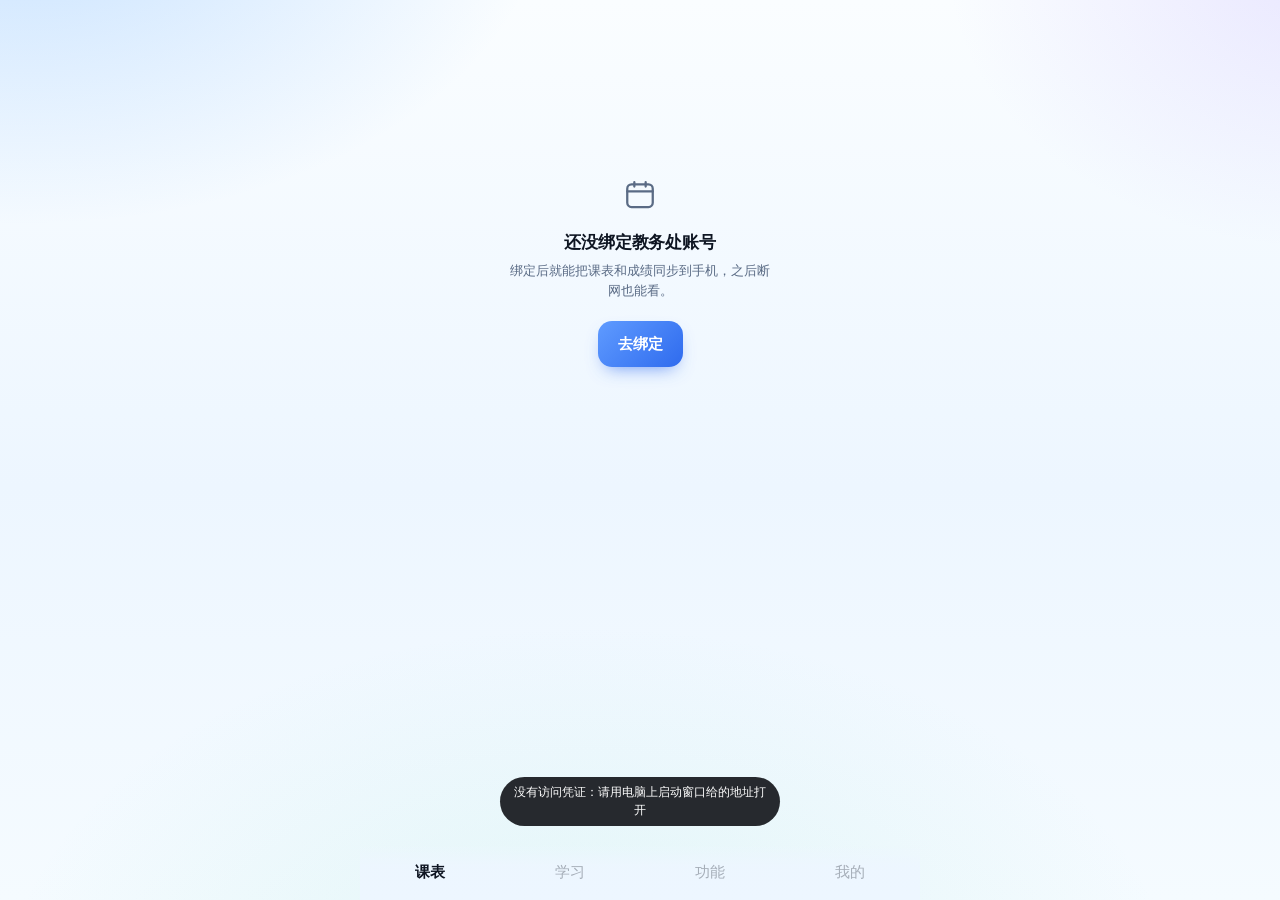
==== commit cd5f4a0f: "0.1.6 (code 66): 课表顶栏样品化(方案2) + 鲜亮配色预设 - 顶栏: 标题靠左20px + 4颗36px等宽线性图标(跳周/回到今天/周日视图/刷新)，去底色胶囊边框；箭头仅CSS" ====
--- a/web/index.html
+++ b/web/index.html
@@ -36,13 +36,15 @@
   <!-- ================= 课程表 ================= -->
   <section class="page" id="page-schedule">
     <header class="weekbar">
-      <button class="wk-btn" id="wkPrev" aria-label="上一个">
+      <!-- 0.1.6 样品化：顶栏 = 大标题靠左 + 右侧 4 颗等宽纯线性图标。
+           🔴 翻周箭头**保留 id 和 JS 绑定**，只用 CSS 收起来 ——
+              0.1.1 那次白屏就是「新 JS 绑了不存在的元素」，这里一个 id 都不删。
+              逐周翻改由左右滑 + 跳周弹层里的「上一周 / 下一周」承担。 -->
+      <button class="wk-btn" id="wkPrev" aria-label="上一周">
         <svg viewBox="0 0 24 24"><path d="M15 5l-7 7 7 7"/></svg>
       </button>
-      <!-- 这一整块点了会打开「跳到第几周」弹层（里面还有「看校历」「学期设置」）。
-           以前没有任何视觉暗示，等于藏起来了 —— 补一个 ▾，
-           用「能展开」这个通用符号把它露出来。
-           ⚠️ 它**不是**直接打开校历，aria-label 别写错。 -->
+      <!-- 这一整块点了会打开「跳到第几周」弹层（里面还有校历、学期设置、
+           只看工作日、课程块配色）。▾ 是「能展开」的通用暗示。 -->
       <button class="wk-title" id="wkTitle" aria-label="跳到第几周">
         <span class="wk-t1">
           <b id="wkNum">第 1 周</b>
@@ -50,25 +52,30 @@
         </span>
         <span class="wk-range" id="wkRange"></span>
       </button>
-      <button class="wk-btn" id="wkNext" aria-label="下一个">
+      <button class="wk-btn" id="wkNext" aria-label="下一周">
         <svg viewBox="0 0 24 24"><path d="M9 5l7 7-7 7"/></svg>
       </button>
-      <button class="wk-today" id="wkToday">今天</button>
-      <!-- 只看工作日：7 列挤在 390dp 里每列只有 44px，课名被拆成两三个字一行。
-           切成 5 列后每列 62px，同样几个字少折一半。默认 7 天（不藏课）。 -->
-      <button class="wk-btn wk-days" id="wkDays" aria-label="切换显示 5 天或 7 天">
-        <span id="wkDaysLab">7天</span>
-      </button>
-      <!-- 视图切换以前是个网格图标 —— 网格能表示「周视图」，但表示不了
-           「点一下会换一种」。改成直接写当前视图的一个字，点了就换，
-           跟分段控件的习惯一致。 -->
-      <button class="wk-btn wk-view" id="viewToggle" aria-label="切换周视图和日视图">
+
+      <!-- ① 跳周（日历）：和点标题同一个弹层 -->
+      <button class="wk-btn wk-icon" id="wkJump" aria-label="跳到第几周">
+        <svg viewBox="0 0 24 24"><rect x="3" y="4.5" width="18" height="16" rx="3"/><path d="M3 9.5h18M8 3v3M16 3v3"/></svg>
+      </button>
+      <!-- ② 回到今天 / 回到当前学期（准星）。
+           🔴 JS 原来会写 textContent = 「今天」/「现在」，纯图标版改成写
+              aria-label / title（见 renderWeek），否则会把 svg 冲掉。 -->
+      <button class="wk-btn wk-icon" id="wkToday" aria-label="回到本周" title="回到本周">
+        <svg viewBox="0 0 24 24"><circle cx="12" cy="12" r="3.2"/><path d="M12 3v2.2M12 18.8V21M3 12h2.2M18.8 12H21"/></svg>
+      </button>
+      <!-- ③ 周/日视图：靠 .is-day 换图标形状，仍不写文字。
+           🔴 #wkViewLab 必须留着（CSS 隐藏）：renderSchedule 会写它的 textContent，
+              删了就是 null.textContent → 整份 app.js 罢工。 -->
+      <button class="wk-btn wk-icon" id="viewToggle" aria-label="切换周视图和日视图">
+        <svg class="ico-week" viewBox="0 0 24 24"><rect x="3.6" y="3.6" width="7.2" height="7.2" rx="2"/><rect x="13.2" y="3.6" width="7.2" height="7.2" rx="2"/><rect x="3.6" y="13.2" width="7.2" height="7.2" rx="2"/><rect x="13.2" y="13.2" width="7.2" height="7.2" rx="2"/></svg>
+        <svg class="ico-day" viewBox="0 0 24 24"><rect x="4" y="3" width="16" height="5" rx="2"/><rect x="4" y="9.5" width="16" height="5" rx="2"/><rect x="4" y="16" width="16" height="5" rx="2"/></svg>
         <span id="wkViewLab">周</span>
       </button>
-      <!-- 课表页也要能刷新：以前只有「我的」里那一行和成绩/考试页右上角能刷，
-           课表是每天看得最多的一页，想拉一次新课表得点进「我的」——
-           多绕一层，而且没人会想到刷新藏在设置里。 -->
-      <button class="wk-btn" id="schRefresh" aria-label="刷新课表">
+      <!-- ④ 刷新课表 -->
+      <button class="wk-btn wk-icon" id="schRefresh" aria-label="刷新课表">
         <svg viewBox="0 0 24 24"><path d="M20 11a8 8 0 1 0-2.3 5.7"/><path d="M20 5v6h-6"/></svg>
       </button>
     </header>
@@ -313,6 +320,10 @@
       </div>
 
       <div id="calBody"></div>
+
+      <!-- 官网发布的校历是图片，这里放一个直达入口（App 内打开，带返回）。
+           URL 在 app.js 的 CAL_OFFICIAL_URL，每学期换校历时同步更新。 -->
+      <button class="btn block" id="calOfficial" hidden>在学校官网查看校历原文</button>
 
       <p class="calnote">
         数据来自学校发布的《2026–2027 学年校历》，只抄了关键日期。
--- a/web/app.css
+++ b/web/app.css
@@ -273,7 +273,7 @@
 /* ---------------- 顶部周次条 ---------------- */
 .weekbar {
   flex: 0 0 auto;
-  display: flex; align-items: center; gap: 1px;
+  display: flex; align-items: center; gap: 3px;
   padding: 6px 8px 8px;
   padding-top: calc(env(safe-area-inset-top) + 6px);
   /* 顶栏是一层**材质**：半透明白 + 模糊，滚下去的课程块从它底下经过时
@@ -288,32 +288,38 @@
   .weekbar { background: rgba(11, 19, 34, .68);
              border-bottom-color: rgba(255, 255, 255, .07); }
 }
-/* 34 → 30：给「空教室」那两个字腾地方。翻周/刷新都是通用符号，
-   30px 仍然在 44px 触控热区之内（.wk-btn 的实际热区靠外面那层 padding 撑）。 */
+/* 🔴 0.1.6 样品化（方案 2，用户 2026-11-04 选定）：
+   顶栏改成「大标题靠左 + 右侧 4 个等宽纯线性图标」，和样品同一套克制。
+   · 撤掉翻周箭头 —— 逐周翻交给左右滑 + 跳周弹层里的「上一周/下一周」
+   · 「今天」「周/日」从文字按钮改成图标，语义靠 aria-label 与图标形状表达
+   · 所有按钮统一 36×36，无底色、无边框、无胶囊、无阴影
+   ⚠️ 为了不重演 0.1.1 白屏：index.html 里**所有旧 id 一个不删**
+      （wkPrev/wkNext/wkTitle/wkNum/wkRange/wkToday/wkViewLab/viewToggle/
+       schRefresh），箭头只是 CSS 隐藏，JS 顶层绑定照常跑得通。 */
 .wk-btn {
-  width: 30px; height: 40px; flex: 0 0 auto;
-  border: 0; border-radius: var(--r-ctl); background: transparent;
+  width: 36px; height: 36px; flex: 0 0 auto; padding: 0;
+  border: 0; border-radius: 10px; background: transparent;
   display: grid; place-items: center; color: var(--sub);
 }
 .wk-btn:active { background: var(--line); }
-.wk-btn svg { width: 20px; height: 20px; fill: none; stroke: currentColor; stroke-width: 1.8; stroke-linecap: round; stroke-linejoin: round; }
-/* 同步中：图标转起来。比换成文字「同步中…」好 —— 按钮只有 30px 宽，
-   塞不下字，而且换字会让整条顶栏左右跳一下。 */
+.wk-btn svg {
+  width: 20px; height: 20px; fill: none; stroke: currentColor;
+  stroke-width: 1.8; stroke-linecap: round; stroke-linejoin: round;
+}
+/* 同步中：图标转起来。纯图标按钮塞不下「同步中…」，换字还会让顶栏跳一下。 */
 .wk-btn.busy { color: var(--accent); }
 .wk-btn.busy svg { animation: rot .8s linear infinite; }
 .wk-btn:disabled { opacity: .55; }
 
-/* ---- 「空教室」：图标 + 文字 ----
-   🔴 这个按钮以前只有一扇门。用户原话：「就一个图标，用户很难知道那是干嘛的」。
-      图标负责「教室」的联想，文字负责说清楚 —— 两个都要。
-   🔴 低于 340px 的窄屏（老机型）放不下，退回纯图标；
-      这时靠「我的 → 找空教室」那条文字入口兜底。 */
+/* 翻周箭头：step() 与顶层绑定全保留，只在视觉上收起来。
+   桌面/浏览器没有左右滑时，用跳周弹层里的「上一周 / 下一周」。 */
+#wkPrev, #wkNext { display: none; }
+
+/* 「空教室」按钮已随 0.1.5 删除；规则留着只兼容旧缓存页面，不参与本版顶栏。 */
 .wk-btn.wk-lab {
   width: auto; padding: 0 8px 0 6px;
   display: inline-flex; align-items: center; gap: 4px;
   color: var(--text); background: var(--card);
-  /* 顶栏里的两个小控件做成「玻璃糖」：白底、胶囊、一道极淡的边和影子，
-     压在模糊顶栏上，看起来像浮着的一层薄片。 */
   border: .5px solid rgba(23, 54, 102, .08);
   border-radius: 999px;
   box-shadow: 0 1px 2px rgba(23, 54, 102, .05);
@@ -322,37 +328,19 @@
 .wk-btn.wk-lab svg { width: 15px; height: 15px; stroke-width: 2; color: var(--sub); }
 .wk-lab-t { font-size: 12px; font-weight: 500; white-space: nowrap; }
 
-/* ---- 视图切换：写当前视图的一个字 ----
-   网格图标能表示「周视图」，但表示不了「点一下会换成另一种」。
-   写「周 / 日」跟分段控件的习惯一致：显示当前值，点了就换。 */
-.wk-btn.wk-view {
-  width: 30px; color: var(--text); background: var(--card);
-  border: .5px solid rgba(23, 54, 102, .08);
-  border-radius: 999px;
-  box-shadow: 0 1px 2px rgba(23, 54, 102, .05);
-  font-size: 12px; font-weight: 600;
-}
-.wk-btn.wk-view:active { background: var(--line); }
-/* 日视图 = 一个小方块里写「日」，选中时整颗变蓝 —— 和顶栏别的控件区分开，
-   一眼知道「现在显示的不是整周」。 */
-.wk-btn.wk-view.is-day {
-  color: #fff; border-color: transparent; background: var(--accent-grad);
-  box-shadow: var(--accent-glow);
-}
-
+/* ---- 标题：靠左、放大 ---- */
 .wk-title {
   flex: 1 1 auto; min-width: 0;
-  display: flex; flex-direction: column; align-items: center; line-height: 1.15;
+  display: flex; flex-direction: column; align-items: flex-start; line-height: 1.15;
   border: 0; background: transparent; font-family: inherit; color: inherit;
-  padding: 3px 4px; border-radius: var(--r-ctl);
+  padding: 2px 2px 2px 4px; border-radius: var(--r-ctl); text-align: left;
 }
 .wk-title:active { background: var(--line); }
-.wk-title .wk-t1 { display: inline-flex; align-items: center; gap: 1px; max-width: 100%; }
-.wk-title b { font-size: 17px; font-weight: 650; letter-spacing: .1px; white-space: nowrap; }
-/* ▾ 是「点开有东西」的通用暗示。以前标题点了会打开校历，但**没有任何提示** ——
-   全 App 只有这一个入口，等于把校历藏起来了。 */
+.wk-title .wk-t1 { display: inline-flex; align-items: center; gap: 2px; max-width: 100%; }
+.wk-title b { font-size: 20px; font-weight: 700; letter-spacing: -.4px; white-space: nowrap; }
+/* ▾ 是「点开有东西」的通用暗示：标题点开跳周弹层，校历/学期设置都在里面。 */
 .wk-caret {
-  width: 13px; height: 13px; flex: 0 0 auto; margin-top: 3px;
+  width: 13px; height: 13px; flex: 0 0 auto; margin-top: 4px;
   fill: none; stroke: var(--sub); stroke-width: 1.8;
   stroke-linecap: round; stroke-linejoin: round;
 }
@@ -362,11 +350,7 @@
   white-space: nowrap; overflow: hidden; text-overflow: ellipsis; max-width: 100%;
 }
 .wk-title .wk-cnt { font-style: normal; }
-/* 窄屏按重要性依次让位：
-   ① 门数（有用但不必需）—— 阈值从 345 提到 370：加了「空教室」那两个字之后，
-      360dp 的机器上日期行差 10px 就被省略号截断了（实测 94px 可用 / 104px 需要）。
-      370 以上（390、412 这些主流机型）门数照常显示。
-   ② 再窄（<340dp，老机型）连「空教室」三个字也收起来，只留图标。 */
+/* 窄屏先让「门数」让位，标题和日期行优先。 */
 @media (max-width: 369px) {
   .wk-title .wk-cnt { display: none; }
 }
@@ -375,26 +359,23 @@
   .wk-btn.wk-lab { padding: 0; width: 30px; justify-content: center; }
 }
 
-.wk-today {
-  flex: 0 0 auto; height: 32px; padding: 0 8px;
-  border: .5px solid rgba(23, 54, 102, .08); border-radius: 999px;
-  background: var(--card); color: var(--text);
-  font-size: 12px; font-weight: 500; font-family: inherit;
-  box-shadow: 0 1px 2px rgba(23, 54, 102, .05);
-}
-.wk-today:active { background: var(--line); }
-/* 「今天」已经是当前周时按下去没变化，淡一点提示它是「已在此」而不是坏按钮。
-   但这里不做成灰掉 —— 它同时是「回到本周」的唯一入口，做成一颗蓝糖果，
-   和参考项目里那颗被选中的日期块同一个意思：**当前所在的这一格**。
-   代价是顶栏多了一个色块；收益是整页终于有一个「亮的东西」压住阵脚。 */
-.wk-today.is-here {
-  color: #fff; border-color: transparent; background: var(--accent-grad);
-  box-shadow: var(--accent-glow); font-weight: 600;
-}
-/* 看历史学期时这个按钮是「现在」（切回当前学期）。
-   少一个字还不够 —— 顶栏的副标题要放下「大一上 · 9.01–9.07」，
-   所以内边距从 8 收到 6，正好补回那几个像素。 */
-.wk-today.is-back { padding: 0 6px; }
+/* ---- 4 颗等宽纯图标按钮 ---- */
+.wk-icon { color: var(--text); }
+/* 「已经在本周」淡一档（它仍是回到本周的入口，不能灰掉像坏按钮） */
+#wkToday.is-here { color: var(--sub); }
+/* 看历史学期时这颗是「回到当前学期」，用主色提示它不是「今天」 */
+#wkToday.is-back { color: var(--accent); }
+/* 视图切换：周视图四宫格 / 日视图单列，靠 renderSchedule 设的 .is-day 切，
+   仍是纯图标，但形状变了就能看出「现在不是整周」。 */
+#viewToggle .ico-day { display: none; }
+#viewToggle.is-day .ico-week { display: none; }
+#viewToggle.is-day .ico-day { display: block; }
+#viewToggle.is-day { color: var(--accent); }
+/* JS 仍会往 wkViewLab 写「周/日」；纯图标版把它收起来，但 id 必须留着，
+   否则 renderSchedule 里那行 $('wkViewLab').textContent 会抛错。 */
+#wkViewLab { display: none; }
+/* 跳周日历图标与其余三颗同宽，四颗连成一排 */
+#wkJump { color: var(--text); }
 
 /* ---------------- 课表网格 ---------------- */
 /* 左栏固定、右边滑：`overflow: hidden` 把轨道溢出的相邻页裁掉。 */
@@ -500,11 +481,17 @@
 }
 
 .g-cell {
-  /* 没课的地方就留空 —— 不画方块也不画边框，色块直接浮在背景上。
-     以前这里是 background: var(--card) + border，结果整张表被切成 70 个
-     灰白小方块，一眼看过去全是「格子」，反而看不清哪些时段有课。 */
-  background: transparent;
+  /* 2026-11-04 UI 第一阶段：给空格子一层「纸」的底。
+     之前彻底留空，课少的周六周日和底部整片纯白，表像浮在空气里。
+     这次用**比页面底色深半档、比课程块浅很多**的一层圆角底 ——
+     原注释担心的「切成 70 个小方块」不会发生：新底色和页面底色
+     只差 3% 明度，静眼看是一整张纸，有课的地方靠色块浮起来。
+     🔴 透明度经过挑：单节格 48px 宽时这层底刚好可感知，又不抢课。 */
+  background: rgba(15, 23, 42, .035);
   border-radius: var(--r-ctl);
+}
+@media (prefers-color-scheme: dark) {
+  .g-cell { background: rgba(255, 255, 255, .045); }
 }
 
 .g-block {
@@ -1434,72 +1421,65 @@
 .about .sub { font-size: 11px; color: var(--sub); margin: 0; line-height: 1.6; }
 
 /* ---------------- 底部导航 ---------------- */
-/* 标签栏用**材质**，不用实心白 —— 内容从下面滚过去时能看见一点点，
-   这是 iOS 的标准做法，也是全 App 唯一允许用毛玻璃的地方（见 DESIGN.md 第五节）。
-   不支持 backdrop-filter 的老 WebView 会退化成 .82 的实色，仍然可读。 */
+/* 2026-11-04 · 0.1.5：按用户给的样品改成「纯文字 tab」。
+   🔴 样品里这一条**没有图标、没有毛玻璃、没有顶线、没有胶囊、没有分隔线**：
+      4 个词直接落在页面底色上，选中那个用近黑加粗说话，其余是浅灰。
+      旧版「通栏毛玻璃 + 顶部蓝线 + 蓝色图标底 + 蓝色粗体字」同时点亮三处状态，
+      0.1.4 收掉彩色光斑之后，这根蓝线反而成了全屏最饱和的东西。
+   🔴 顺序仍是「课表 / 学习 / 功能 / 我的」，data-tab 一个都不动 ——
+      app.js switchTab 靠 querySelectorAll('.tab') 绑事件、靠 .active 判高亮。
+   🔴 --tab-h / position / flex 一律不动：.page 的 padding-bottom、
+      toast 的 bottom、fitGridHeight 都引用它，动了就是历史那几次回归。 */
 .tabbar {
   position: absolute; left: 0; right: 0; bottom: 0;
   height: calc(var(--tab-h) + env(safe-area-inset-bottom));
   padding-bottom: env(safe-area-inset-bottom);
   display: flex; align-items: stretch;
-  /* 一层更透的白：这个 App 的所有页面底色都在变（天色、卡片），
-     标签栏只有「薄薄一片」才不会把页面切成两截。 */
-  background: rgba(252, 254, 255, .74);
-  -webkit-backdrop-filter: saturate(180%) blur(22px);
-  backdrop-filter: saturate(180%) blur(22px);
-  border-top: .5px solid rgba(23, 54, 102, .07);
-  box-shadow: 0 -12px 28px -22px rgba(23, 54, 102, .55);
+  /* 不再是一片「材质」，而是页面底色本身。顶部 38% 淡入，是为了内容滚到底时
+     不会从文字后面透出来干扰阅读；肉眼看不到一条硬边，和样品「没有独立面板」一致。 */
+  background: linear-gradient(180deg,
+    rgba(237, 246, 255, 0) 0%,
+    rgba(237, 246, 255, .94) 38%,
+    #edf6ff 100%);
+  border-top: 0; box-shadow: none;
+  -webkit-backdrop-filter: none; backdrop-filter: none;
+  --tabbar-bg: #edf6ff;
 }
 @media (prefers-color-scheme: dark) {
-  .tabbar { background: rgba(12, 21, 38, .76);
-            border-top-color: rgba(255, 255, 255, .07);
-            box-shadow: 0 -12px 28px -22px rgba(0, 0, 0, .9); }
-}
-/* 2026-10-21 加了第 6 个 tab（校历）。360dp 的屏上每个只剩 60px，
-   320dp 的老机型只剩 53px —— 「空教室」三个字在 10px 下是 30px，放得下。
-   再窄就靠下面那条媒体查询把字号降到 9px、图标降到 23px。 */
+  .tabbar {
+    background: linear-gradient(180deg,
+      rgba(11, 19, 34, 0) 0%,
+      rgba(11, 19, 34, .94) 38%,
+      #0b1322 100%);
+    --tabbar-bg: #0b1322;
+  }
+}
 .tab {
   flex: 1 1 0; min-width: 0; border: 0; background: transparent;
-  display: flex; flex-direction: column; align-items: center; justify-content: center; gap: 2px;
-  color: var(--sub); font-family: inherit; font-size: 11px;
+  display: flex; flex-direction: column; align-items: center; justify-content: center; gap: 0;
+  color: var(--faint); font-family: inherit; font-size: 15px; font-weight: 400;
+  letter-spacing: .5px;
   padding: 0; height: 100%;
   position: relative;
 }
-/* 图标固定占 25×25 的盒子（内边距 3px，实际图形 19px），
-   选中的那个垫一层**中性灰**胶囊。**不能只在 active 时改尺寸** ——
-   19↔25 会让底部整排跟着跳一下。
-   为什么不用强调色：彩色胶囊 + 彩色图标是模板脸最明显的零件，
-   这里改成「选中 = 墨色 + 灰胶囊」，强调色留给数据。 */
-.tab svg {
-  width: 25px; height: 25px; padding: 3px; box-sizing: border-box;
-  fill: none; stroke: currentColor; stroke-width: 1.75;
-  stroke-linecap: round; stroke-linejoin: round;
-  border-radius: var(--r-ctl);
-}
-.tab.active { color: var(--accent); font-weight: 600; }
-.tab.active svg { background: var(--accent-soft); stroke-width: 2; }
-/* 选中那一格顶上的一道小蓝线 —— 参考项目里就是这根线把「我现在在哪一页」
-   说清楚的。不占高度（绝对定位贴在栏顶），也不加新的颜色。 */
-.tab.active::before {
-  content: ""; position: absolute; top: 0; left: 50%;
-  transform: translateX(-50%);
-  width: 20px; height: 3px; border-radius: 0 0 999px 999px;
-  background: var(--accent);
-}
-
-/* 公告「有新东西」的红点（0.24.1）。
-   定位基准是包着图标的那个 span —— 直接在 .tab 上定位会跑到文字底下。 */
+/* 样品没有图标。SVG 留在 DOM 里（index.html 不动），只在视觉上收起来 ——
+   switchTab 的 .tab 绑定、ntDot 的锚点都不受影响。 */
+.tab svg { display: none; }
+/* 选中只留一个信号：墨色 + 字重。强调色留给数据。 */
+.tab.active { color: var(--text); font-weight: 700; }
+.tab.active::before { display: none; }   /* 删掉顶部那道 20×3 蓝线 */
+
+/* 公告「有新东西」的红点。图标收起来后 .tab-ico 里只剩「功能」两个字，
+   红点落在词尾右上角，不用改锚点、JS 的 hidden 开关照旧。 */
 .tab-ico { position: relative; display: inline-flex; }
 .tab-dot {
-  position: absolute; top: 1px; right: 1px;
+  position: absolute; top: 1px; right: -9px;
   width: 7px; height: 7px; border-radius: 50%;
   background: var(--danger-fill);
-  /* 和底部栏底色之间留一道缝，压在图标上才看得出是「新」，不是图标的一部分 */
   box-shadow: 0 0 0 1.5px var(--tabbar-bg, var(--card));
 }
 @media (max-width: 340px) {
-  .tab { font-size: 11px; gap: 1px; }
-  .tab svg { width: 23px; height: 23px; }
+  .tab { font-size: 14px; }
 }
 
 /* ---------------- 详情弹层 ---------------- */
@@ -1616,8 +1596,12 @@
   position: absolute; left: 50%; bottom: calc(var(--tab-h) + env(safe-area-inset-bottom) + 18px);
   transform: translateX(-50%);
   background: rgba(22, 24, 29, .92); color: #fff;
-  font-size: 13px; padding: 8px 16px; border-radius: var(--r-ctl);
-  max-width: 82%; text-align: center; z-index: 60;
+  /* 2026-11-04 UI 第一阶段：小一号、胶囊形、最多两行 ——
+     「绑定成功，已同步 19 条课程安排」这种话原来折成两大行黑块，
+     比课表还抢眼。Toast 的本职是一句话反馈。 */
+  font-size: 12px; line-height: 1.45; padding: 7px 14px; border-radius: 999px;
+  max-width: 72%; text-align: center; z-index: 60;
+  overflow: hidden; display: -webkit-box; -webkit-line-clamp: 2; -webkit-box-orient: vertical;
   animation: fade .16s ease;
 }
 .toast[hidden] { display: none; }
@@ -1658,26 +1642,67 @@
         2. 色相是三对近亲（粉-橙-黄 / 绿-青 / 紫-靛），混白后互相分不开
         3. 课表几乎排满，彩色面积占 80% ⇒ 任何「每课一色」都会花
       真要再动，先解决撞色，别只调深浅。 */
-.c0 { background: #fecdd3; color: #9f1239; }   /* 玫红 rose-200/800     5.68 */
-.c1 { background: #fed7aa; color: #9a3412; }   /* 橙   orange-200/800   5.40 */
-.c2 { background: #fde68a; color: #92400e; }   /* 琥珀 amber-200/800    5.69 */
-.c3 { background: #a7f3d0; color: #065f46; }   /* 翠绿 emerald-200/800  5.99 */
-.c4 { background: #99f6e4; color: #115e59; }   /* 青绿 teal-200/800     6.02 */
-.c5 { background: #bae6fd; color: #075985; }   /* 天蓝 sky-200/800      5.70 */
-.c6 { background: #ddd6fe; color: #5b21b6; }   /* 紫   violet-200/800   6.47 */
-.c7 { background: #c7d2fe; color: #3730a3; }   /* 靛   indigo-200/800   6.66 */
+/* 🔴 2026-11-04 UI 第一阶段：整块降饱和 + 文字统一深灰。
+   旧版是「糖果底 + 按色相配的深字」—— 课名蓝字压蓝底、橙字压橙底，
+   一屏八个色相互相打架，这是「丑」的主因。
+   新版学 WakeUp：底色只负责把课区分开（低饱和浅彩），文字一律深灰 ——
+   读课程名永远不费眼，色相只在扫一眼时提供位置线索。
+   文字 #334155 在全部 8 个浅底上的对比度 ≥ 7.5（WCAG AAA）。 */
+.c0 { background: #fbeef1; color: #334155; }   /* 玫红底 */
+.c1 { background: #fbf3e7; color: #334155; }   /* 橙底   */
+.c2 { background: #fbf8e8; color: #334155; }   /* 琥珀底 */
+.c3 { background: #edf7ef; color: #334155; }   /* 翠绿底 */
+.c4 { background: #e9f6f4; color: #334155; }   /* 青绿底 */
+.c5 { background: #ebf3fc; color: #334155; }   /* 天蓝底 */
+.c6 { background: #f2effc; color: #334155; }   /* 紫底   */
+.c7 { background: #edf0fc; color: #334155; }   /* 靛底   */
+
+/* 🔴 0.1.6 预设配色 B「鲜亮糖果」：样品那种整块高饱和 + 白字。
+   默认仍是上面那套 A（清爽浅彩），只在 #app 上挂 class 覆盖。
+   · 用 `#app.palette-vivid .cN`（ID + 2 class）而不是裸 .cN：
+     特异性高于深色 media 里的 .cN，两套主题下都能稳定覆盖。
+   · colorSlot(name) 按课程名 hash 到 0..7，一行没改 ——
+     换配色不会让同一门课换颜色；课表、日视图、课程页色带同步生效。
+   · 亮度比样品压了一档：样品原色在橙/黄上白字对比度只有 2~3，
+     这里全部 ≥ 4.5，课名仍然读得清。 */
+#app.palette-vivid .c0 { background: #c94560; color: #fff; }
+#app.palette-vivid .c1 { background: #b06a17; color: #fff; }
+#app.palette-vivid .c2 { background: #9c7a10; color: #fff; }
+#app.palette-vivid .c3 { background: #1f7a48; color: #fff; }
+#app.palette-vivid .c4 { background: #137a70; color: #fff; }
+#app.palette-vivid .c5 { background: #2665b0; color: #fff; }
+#app.palette-vivid .c6 { background: #5f47ab; color: #fff; }
+#app.palette-vivid .c7 { background: #3850a6; color: #fff; }
+#app.palette-vivid .g-block .bn,
+#app.palette-vivid .g-block .br,
+#app.palette-vivid .g-block .bt { text-shadow: none; }
 
 
 @media (prefers-color-scheme: dark) {
   /* 深色反过来：暗底 + 同色相浅字（对比度 5.2~6.0） */
-  .c0 { background: #50322b; color: #e1a798; }
-  .c1 { background: #503e2b; color: #e1bf98; }
-  .c2 { background: #2b503a; color: #98e1b7; }
-  .c3 { background: #2b504d; color: #98e1dc; }
-  .c4 { background: #2b3c50; color: #98bae1; }
-  .c5 { background: #362b50; color: #ae98e1; }
-  .c6 { background: #502b36; color: #e198ae; }
-  .c7 { background: #2b3050; color: #98a2e1; }
+  .c0 { background: #43333c; color: #dbe2ec; }
+  .c1 { background: #433a33; color: #dbe2ec; }
+  .c2 { background: #3d4333; color: #dbe2ec; }
+  .c3 { background: #33433a; color: #dbe2ec; }
+  .c4 { background: #334043; color: #dbe2ec; }
+  .c5 { background: #333c43; color: #dbe2ec; }
+  .c6 { background: #3c3343; color: #dbe2ec; }
+  .c7 { background: #333843; color: #dbe2ec; }
+  /* 0.1.6：鲜亮配色在深色下压暗一档，避免一屏亮块刺眼；仍是白字。
+     🔴 深浅两套必须同时给，否则深色用户切到「鲜亮」会看到浅色那套过曝的色。 */
+  #app.palette-vivid .c0 { background: #a83650; color: #fff; }
+  #app.palette-vivid .c1 { background: #8f5512; color: #fff; }
+  #app.palette-vivid .c2 { background: #7d620d; color: #fff; }
+  #app.palette-vivid .c3 { background: #186139; color: #fff; }
+  #app.palette-vivid .c4 { background: #0f625a; color: #fff; }
+  #app.palette-vivid .c5 { background: #1e5090; color: #fff; }
+  #app.palette-vivid .c6 { background: #4c3889; color: #fff; }
+  #app.palette-vivid .c7 { background: #2d4085; color: #fff; }
+  /* 深色给 .g-block 叠的那层白光会把鲜亮块染灰，这里去掉，只留一道上沿高光 */
+  #app.palette-vivid .g-block {
+    background-image: none;
+    box-shadow: inset 0 1px 0 rgba(255, 255, 255, .12);
+  }
   /* 深色下白字阴影反而糊，去掉 */
   .g-block .bn { text-shadow: none; }
   /* 深色不能用投影（糊成一团），也不能用浅色那层 .48 的白光（会发灰）。
@@ -1711,7 +1736,14 @@
 
 /* 日视图的裁剪盒。滚动容器的 `overflow: hidden` 裁在内边距盒上，
    直接让轨道溢到 padding 里会漏出上一页的一条彩边。 */
-.day-wrap { overflow: hidden; }
+.day-wrap {
+  overflow: hidden;
+  /* 🔴 必须是 flex：周视图的 .grid-wrap 是 flex，轨道 flex:1 1 0 / width:0
+     能拿到真实宽度；这里原来不是 flex，轨道 width:0 就真的塌成 0 ——
+     三页全部变成 0 宽，文字逐字竖排，整页错乱（2026-11-03 真机截图）。 */
+  display: flex;
+  align-items: flex-start;
+}
 
 /* ---------------- 日视图 ---------------- */
 /* 日视图的左右留白 = scroll 的 7px + 这里的 7px = 14px。
@@ -1791,6 +1823,26 @@
   padding: 0 4px;
 }
 .timerow .tdash { color: var(--sub); font-size: 13px; }
+/* 0.1.6 跳周弹层里的「课程块配色」二选一。和「只看工作日」同属
+   「课表怎么看」的偏好，放同一个弹层；选中态用白面 + 主色字，
+   不再往设置里引入一颗彩色糖。 */
+.palrow { display: flex; align-items: center; gap: 10px; margin: 14px 0 2px; }
+.pallab { flex: 0 0 auto; font-size: 12px; color: var(--sub); }
+.palopts { flex: 1 1 auto; display: flex; gap: 6px; }
+.popt {
+  flex: 1 1 0; height: 34px; border: 0; border-radius: var(--r-ctl);
+  background: var(--fill); color: var(--sub);
+  font-family: inherit; font-size: 13px; font-weight: 500;
+}
+.popt.on {
+  background: var(--card); color: var(--accent); font-weight: 600;
+  box-shadow: 0 1px 2px rgba(23, 54, 102, .08);
+}
+/* 0.1.6 方案 2 把顶栏的翻周箭头收起来了，弹层里补一对等宽按钮兜底。
+   复用 .btn 的材质，只管两等分、间距和比主按钮矮一档的高度。 */
+.wkstep { display: flex; gap: 10px; margin-top: 12px; }
+.wkstep .btn { flex: 1 1 0; height: 38px; padding: 0 8px; font-size: 13px; }
+
 .sheetbtns { display: flex; gap: 10px; margin-top: 16px; }
 .sheetbtns .btn { flex: 1 1 0; }
 /* 🔴 2026-10-27：内容一长，按钮就被滚出可视区。
@@ -2625,6 +2677,10 @@
   border-radius: var(--r-ctl);
   margin: 0 8px;
   padding: 9px 14px;
+  /* 🔴 基础 .row 写了 width:100%，加上这里的左右 8px 外边距后
+     总宽溢出 16px，.card 又 overflow:hidden —— 右边框被整条裁掉
+     （2026-11-03 真机截图「我的」页可见）。 */
+  width: calc(100% - 16px);
 }
 .card > .row + .row { margin-top: 4px; }
 .card > .row:first-child { margin-top: 6px; }
@@ -2664,17 +2720,17 @@
   content: ""; position: absolute; z-index: -1;
   left: -24px; right: -24px; top: -80px; bottom: -30px;
   pointer-events: none;
+  /* 🔴 2026-11-04 UI 第一阶段：三团彩光（蓝紫粉）全部撤掉。
+      页面里本来就有 8 色课程块，顶上再打彩光等于七个色系同屏 ——
+      「丑」的根源是色系打架，不是缺氛围。只留一团极淡的主题色，
+      让页面上亮下暗的方向感还在。 */
   background:
-    radial-gradient(64% 160% at 0% -16%,  rgba(86, 158, 255, .80), transparent 72%),
-    radial-gradient(58% 140% at 94% -26%, rgba(160, 134, 255, .64), transparent 72%),
-    radial-gradient(48% 120% at 54% -34%, rgba(255, 150, 172, .40), transparent 74%);
+    radial-gradient(70% 150% at 24% -22%, rgba(47, 107, 238, .16), transparent 74%);
 }
 @media (prefers-color-scheme: dark) {
   .pagehead::before {
     background:
-      radial-gradient(58% 130% at 8% -10%,  rgba(58, 110, 220, .55), transparent 68%),
-      radial-gradient(52% 120% at 88% -20%, rgba(112, 82, 220, .42), transparent 68%),
-      radial-gradient(44% 110% at 55% -30%, rgba(180, 80, 140, .18), transparent 70%);
+      radial-gradient(70% 150% at 24% -22%, rgba(90, 140, 255, .14), transparent 74%);
   }
 }
 
@@ -2688,7 +2744,8 @@
 .g-day.is-today .dnum {
   padding: 2px 7px; border-radius: 8px;
   background: var(--accent-grad); color: #fff;
-  box-shadow: var(--accent-glow);
+  /* 2026-11-04：去掉 8px 蓝色发光。页面收敛之后它成了全页最亮的一块，
+     发光让它比课程块还抢眼 —— 「今天」靠位置就够，不用再打光。 */
 }
 
 /* 列表行的标题给到 500。400 的 17px 中文字在浅底上会「发飘」，
@@ -2749,6 +2806,15 @@
   border-radius: var(--r-card); overflow: hidden;
   background: var(--row-bg); border: .5px solid var(--line);
 }
+/* 0.1.5：分组标题（考试课 / 考查课）。放在同一张白卡里、比课程名轻一档，
+   让「先考试后考查」一眼看得出来，又不抢课程名的视觉重量。 */
+.cogrp-h {
+  padding: 10px 14px 6px;
+  font-size: 11px; font-weight: 600; color: var(--sub);
+  letter-spacing: .4px;
+  border-top: .5px solid var(--line);
+}
+.cogrp-h:first-child { border-top: 0; }
 .courseitem {
   display: flex; align-items: stretch; gap: 12px;
   padding: 12px 14px 12px 0;
@@ -2798,3 +2864,8 @@
   font-size: 12px; font-weight: 500; letter-spacing: -.2px;
   white-space: nowrap;      /* 「5 天」不能折成两行 —— 折了就比旁边的按钮高一截 */
 }
+
+/* 「正在上 / 课上完了」提示条的**占位**态。
+   用户 2026-11-03：这块空间要常驻 —— 没上完之前是空白占位，
+   上完之后提示才浮出来；否则提示出现的一瞬间会把课表最后几节顶走。 */
+.daynext.ph { visibility: hidden; }
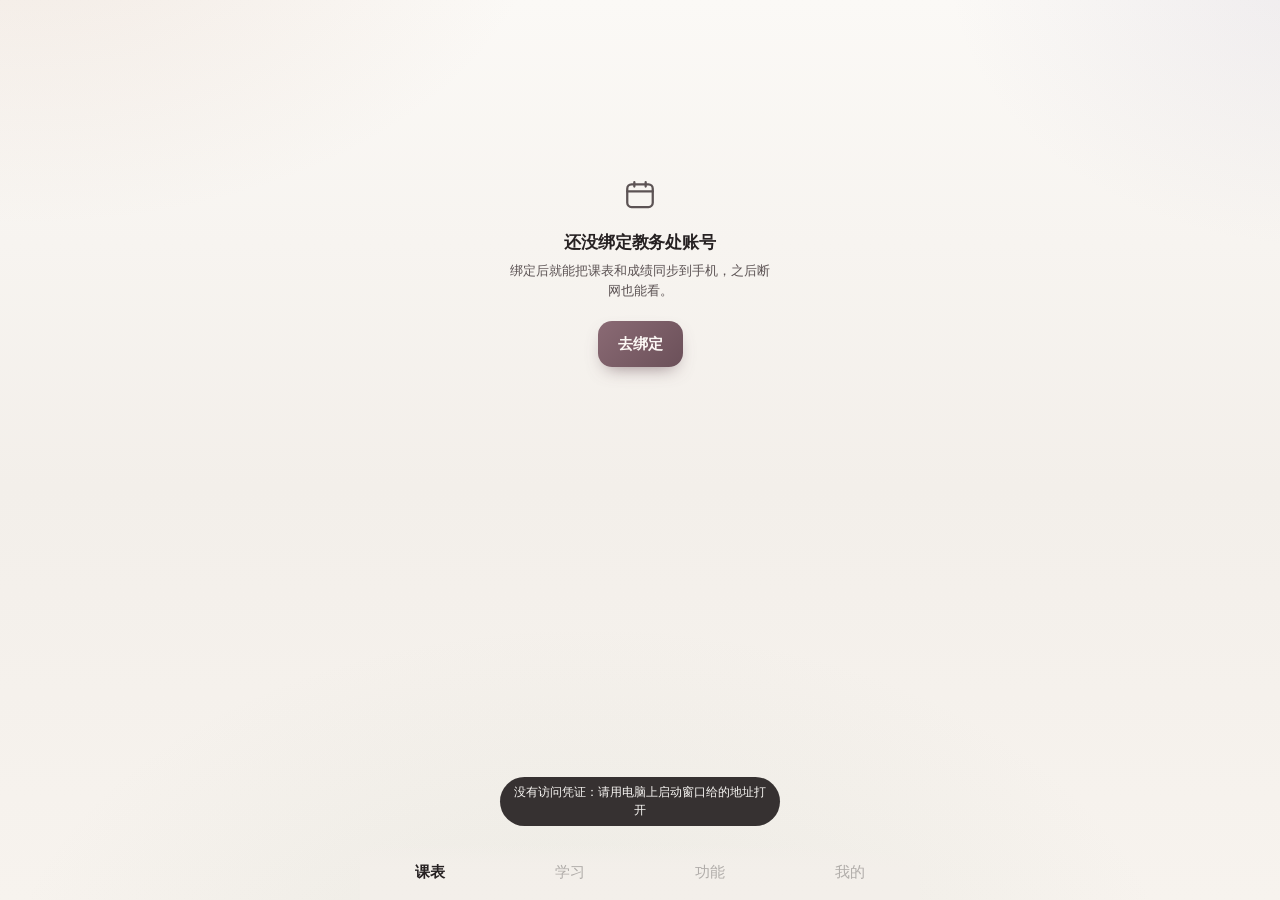
==== commit 8b0ec8aa: "学习页与检查更新改造：分段顺序、成绩全量、更新改外链 - 学习页分段改为 课程/成绩/学习通/学分；默认视图与静态 hidden 一并改为课程 - 成绩页移除首屏 5 门截断和「还有 N 门没显示」按" ====
--- a/web/index.html
+++ b/web/index.html
@@ -145,20 +145,23 @@
          「查询成绩使用的频率比较低，不需要单独列出」——
          一个学期就期末看几次，占着一个常驻入口不值当。
          现在几块内容共用这一屏，靠这个分段切换。
-         2026-10-22 又把学习通并进来、整个 tab 改叫「学习」：
-         进去先看学习通，考试 / 成绩 / 学分是它的子选项。 -->
+         2026-10-22 又把学习通并进来、整个 tab 改叫「学习」。
+         2026-11-05 用户要求把顺序改成「课程、成绩、学习通、学分」：
+         每天要看的课表排第一，也是默认落进来的视图。 -->
     <div class="seg" id="exSeg">
-      <button class="seg-btn on" data-view="cx">学习通</button>
-      <button class="seg-btn" data-view="course">课程</button>
+      <button class="seg-btn on" data-view="course">课程</button>
       <button class="seg-btn" data-view="grade">成绩</button>
+      <button class="seg-btn" data-view="cx">学习通</button>
       <button class="seg-btn" data-view="credit">学分</button>
     </div>
 
     <!-- ---------------- 学习通视图（作业待办） ----------------
          只读 —— 不签到、不刷课、不自动答题、不代交。
          作业挂在每门课下面，32 门课要 40 秒，所以是「检查一次 → 缓存 →
-         写清更新于何时」，不是实时。 -->
-    <div class="scroll" id="exViewCx">
+         写清更新于何时」，不是实时。
+         🔴 0.1.12 默认视图改成「课程」，这里的静态 hidden 必须跟着改：
+            JS 还没跑完的那一瞬也该显示课程，别先闪一下学习通再跳。 -->
+    <div class="scroll" id="exViewCx" hidden>
       <div id="cxBody"></div>
     </div>
 
@@ -167,7 +170,7 @@
          数据只用已经拿到的课表（不额外请求），按课程名聚合成一张清单。
          ⚠️ 「这门课有没有学习通内容」需要超星那边接通才能标 —— 现在只留位置，
             不假装知道。-->
-    <div class="scroll" id="exViewCourse" hidden>
+    <div class="scroll" id="exViewCourse">
       <div class="empty" id="coEmpty" hidden>
         <div class="empty-ico">
           <svg viewBox="0 0 24 24"><path d="M4 5.5A2.5 2.5 0 0 1 6.5 3H20v16H6.5A2.5 2.5 0 0 0 4 21z"/><path d="M8 7h8M8 11h8"/></svg>
--- a/web/app.css
+++ b/web/app.css
@@ -1,4 +1,4 @@
-/* 郑航课表 · 手机端样式
+/* 达小助 · 手机端样式
    只做移动端；桌面浏览器打开会居中显示成一条手机宽度。
 
    ================================================================
@@ -65,59 +65,75 @@
      khkdfsj/campus-frontend-template 的 --bg / --surface 同一组值。
      白卡在纯灰底上只差 3 点亮度，浮不起来；带一点蓝之后靠色差就立住，
      一个阴影都不用。 */
-  --bg: #edf6ff;      /* 地面：淡蓝灰（给不支持渐变的旧 WebView 兜底） */
-  /* 地面不是一块平色，是**三种极淡的色光**叠出来的：
-     左上偏天蓝、右上偏紫、底部一点薄荷。白卡压在上面才有「透」的感觉 ——
-     平色底上的白卡永远是「贴」上去的，怎么加阴影都像纸片。
-     🔴 三团光的透明度都 ≤ .30：再浓就会把卡片染上颜色，白卡看起来发脏。 */
+  /* 🔴 0.1.8：整套「地面 / 面 / 线 / 影」换成 FlClash 官网的暖白体系。
+     色值不是从截图肉眼估的，是从官网 assets/style.css 的 :root 原样抄的：
+       --bg #f3efea · --surface #fbf9f6 · --raise #e9e3dc
+       --ink #262122 · --ink-2 #5c5354 · --ink-3 #72686a
+       --accent #6b5059 · --accent-soft #e5d9da
+     （截图采样得到 #f5f0ed 是浏览器渲染/压缩后的近似，以官方 CSS 为准。）
+     ⚠️ 只换「地 / 面 / 线 / 影 / 文字」，**主色 --accent 仍是原来的蓝** ——
+        它是「正在上」高亮、选中态、链接等功能信号，用户这次只点名背景色，
+        没让换主色；暖白底上一颗蓝点反而成了唯一的冷色锚点。 */
+  --bg: #f3efea;      /* 地面：暖米白（给不支持渐变的旧 WebView 兜底） */
+  /* 三团极淡的暖色光：左上陶土、右上丁香、底部鼠尾草。
+     透明度比旧版蓝紫光更低（≤ .20），暖底稍微一浓就会发脏。 */
   --bg-grad:
-    radial-gradient(820px 520px at 2% -12%,  rgba(96, 170, 255, .34), transparent 64%),
-    radial-gradient(620px 460px at 104% -4%, rgba(170, 150, 255, .22), transparent 62%),
-    radial-gradient(900px 580px at 46% 112%, rgba(110, 214, 200, .16), transparent 66%),
-    linear-gradient(180deg, #fafdff 0%, #edf6ff 54%, #f5fbff 100%);
-  --card: #ffffff;    /* 面：纯白 */
-  /* 卡片自身的极淡竖向渐变：上沿更白、下沿带一点冷调，
-     比纯 #fff 更像一片玻璃。 */
-  --card-grad: linear-gradient(180deg, #ffffff 0%, #fbfdff 100%);
-  /* 卡片投影：一层贴边的 1px（压住边界）+ 一层大范围淡蓝（托起卡面）。
-     两层都偏蓝，偏黑会让整页发灰 —— 这是「干净」和「脏」的分界。 */
-  --shadow-card: 0 2px 6px rgba(31, 72, 142, .05),
-                 0 14px 34px -10px rgba(31, 72, 142, .18);
-  --shadow-raise: 0 2px 6px rgba(23, 54, 102, .07),
-                  0 22px 40px -20px rgba(26, 68, 140, .46);
-  /* 卡片的边：不是「描边」，是一道能把白卡和淡蓝底分开的极淡冷线。
-     0.5px 在高分屏上是半像素，看起来像卡片的厚度。 */
-  --card-line: rgba(23, 54, 102, .05);
-  /* 卡内行块的底。比卡片再冷一档、再深一点点 —— 白卡里才看得出「一块」。
-     .92 的不透明度：全实心会在卡片的半透明面上显出一道硬边。 */
-  --row-bg: #f0f5fd;
-
-  /* ---- 文字三档：墨蓝 / 次 / 极弱 ---- */
-  --text: #0e1522;
-  --sub: #5a6b85;
-  --faint: rgba(14, 21, 34, .32);
+    radial-gradient(820px 520px at 2% -12%,  rgba(205, 171, 149, .20), transparent 64%),
+    radial-gradient(620px 460px at 104% -4%, rgba(172, 164, 193, .16), transparent 62%),
+    radial-gradient(900px 580px at 46% 112%, rgba(162, 176, 155, .14), transparent 66%),
+    linear-gradient(180deg, #fbf9f6 0%, #f3efea 54%, #f7f3ee 100%);
+  --card: #fbf9f6;    /* 面：官网 --surface */
+  --card-grad: linear-gradient(180deg, #fbf9f6 0%, #f7f4f0 100%);
+  /* 投影跟着改暖褐：偏蓝的影压在暖米白上会显出一层灰。 */
+  --shadow-card: 0 2px 6px rgba(56, 42, 40, .05),
+                 0 14px 34px -10px rgba(56, 42, 40, .14);
+  --shadow-raise: 0 2px 6px rgba(56, 42, 40, .07),
+                  0 22px 40px -20px rgba(56, 42, 40, .32);
+  --card-line: rgba(38, 33, 34, .07);
+  --row-bg: #efe9e2;  /* 卡内行块：官网 --raise 稍浅一档 */
+
+  /* ---- 文字三档：官网 --ink / --ink-2 / --ink-3（暖墨，不是墨蓝） ---- */
+  --text: #262122;
+  --sub: #5c5354;
+  --faint: rgba(38, 33, 34, .32);
+  /* 🔴 0.1.10 补定义：--ter 一直被 5 处 CSS 用着（.cosum-note /
+     .ci-meta.dim / .ci-n span 等），但**从来没定义过** ——
+     git 历史里也搜不到 "--ter:"。CSS 里 `color: var(--ter)` 遇到未定义变量
+     会退化成 inherit，于是这些「弱化文字」实际渲染成正文深墨，
+     跟旁边的课程名一样重，三级层次就没了（实测计算色 = rgb(38,33,34) = --text）。
+
+     这里按三档规范补上：介于 --sub 和 --faint 之间的一档，
+     用 --ink-3（官网第三档文字色，#72686a）。
+     ⚠️ 这不是新设计，是把「本来的意图」补回来 —— 别顺手调成 --sub 或 --faint。 */
+  --ter: #72686a;
 
   /* ---- 线与填充 ----
      --line 是列表行之间的 0.5px 分隔线，不是卡片描边（卡片现在不描边）。
      --rule 更淡，给「同一张卡内部」的次级分隔。 */
-  --line: rgba(14, 21, 34, .10);
-  --rule: rgba(14, 21, 34, .06);
-  --line-strong: rgba(14, 21, 34, .18);
+  --line: rgba(38, 33, 34, .10);
+  --rule: rgba(38, 33, 34, .06);
+  --line-strong: rgba(38, 33, 34, .18);
   /* 选中态：中性填充，不用彩色胶囊 */
-  --active: rgba(47, 107, 238, .10);
-  --fill: rgba(14, 21, 34, .055);
-
-  /* ---- 强调色：只给数据和一个控件 ---- */
-  --accent: #2f6bee;
+  --active: rgba(107, 80, 89, .10);
+  --fill: rgba(38, 33, 34, .055);
+
+  /* ---- 强调色：官网 --accent #6b5059（暖褐）----
+     🔴 0.1.8 改：0.1.7 还是主色蓝 #2f6bee。地面换成暖米白之后，
+     那颗蓝成了整屏唯一的冷色孤岛，「正在上」的高亮环、周次选中格、
+        进度条全靠它 —— 蓝在暖底上会跳，而且和暖底不同源。
+     官网自己也是暖褐主色 + 暖白底 + 莫兰迪四色系，一整套。
+     对比度：#6b5059 上白字 6.76:1（AA+），官网深色用 --accent #dcc3c8
+        配深墨 #33262a（8.74:1），所以浅深两套都直接抄官网原值。 */
+  --accent: #6b5059;
   /* 主色的渐变态。只用在小面积上（选中的胶囊、主按钮、头像）——
      大面积铺渐变就是「模板脸」，面积越小越像一颗糖。 */
-  --accent-grad: linear-gradient(135deg, #5f9bff 0%, #2f6bee 100%);
-  --accent-glow: 0 8px 18px -8px rgba(47, 107, 238, .72);
-  --accent-soft: #e9f1ff;
-  /* 主按钮是蓝底白字。旧规范要求「近黑」是怕满屏蓝，
-     但 Apple 的解法是「一屏只有一个主按钮」，蓝不会铺满。 */
-  --primary: #2f6bee;
-  --primary-ink: #ffffff;
+  --accent-grad: linear-gradient(135deg, #8a6a74 0%, #6b5059 100%);
+  --accent-glow: 0 8px 18px -8px rgba(107, 80, 89, .72);
+  --accent-soft: #e5d9da;
+  /* 主按钮是主色底白字。旧规范要求「近黑」是怕满屏蓝，
+     但 Apple 的解法是「一屏只有一个主按钮」，不会铺满。 */
+  --primary: #6b5059;
+  --primary-ink: #fbf7f4;
 
   /* 🔴 红色分两支：
      --danger 给**文字和图标**（#d70015 在白底 4.5:1，读得清）；
@@ -133,9 +149,9 @@
   --warn-line: rgba(255, 149, 0, .32);
   --warn-text: #a35c00;
   --tag-impact: #a35c00;   --tag-impact-bg: rgba(255, 149, 0, .14);
-  --tag-action: #0062cc;   --tag-action-bg: rgba(0, 122, 255, .12);
+  --tag-action: #8a5a3c;   --tag-action-bg: rgba(176, 133, 104, .14);
   --tag-act:    #248a3d;   --tag-act-bg:    rgba(52, 199, 89, .14);
-  --tag-other:  #5a6b85;   --tag-other-bg: rgba(14, 21, 34, .07);
+  --tag-other:  #72686a;   --tag-other-bg: rgba(38, 33, 34, .07);
 
   /* 静止卡片不用投影（保留变量名，让旧调用不报错） */
   --shadow: none;
@@ -152,25 +168,56 @@
   --r-ctl: 14px;    /* 按钮 / 输入框 */
   --r-chip: 999px;  /* 小标签：一律胶囊 */
 
+  /* ---- 圆角「形状」（不是大小）----
+     🔴 0.1.9：借鉴 FlClash 的连续圆角（squircle）。
+     `corner-shape` 改的是 border-radius 画出来的那条**曲线形状**：
+       round    = 普通圆弧（一直以来的样子）
+       squircle = 超椭圆，Apple 图标那种连续曲率
+     浏览器支持：Chromium 139+（Chrome/Edge/Android WebView 139+）；
+     Firefox / Safari 不支持。
+
+     🔴 为什么用变量 + @supports 两段，而不是直接写 `corner-shape: squircle`：
+       不支持的浏览器会**忽略这条声明**，圆角照旧 —— 降级是安全的。
+       但本文件里用大圆角的地方有 20+ 处（卡片、弹层、面板、列表组），
+       逐个加属性以后维护成本高、也容易漏。
+       所以这里定义一个变量：默认 `round`（= 现状，零变化），
+       在 @supports 里整体换成 `squircle`。
+       要加形状只改这一处；要退回圆角把 @supports 块删掉即可。
+
+     ⚠️ Android WebView 版本由系统决定，老机型（WebView < 139）不会有变化。
+        这是「有则更好」，不是卖点。 */
+  --corner-shape: round;
   /* 卡片与卡片之间的距离。0.33.0 从 12 收到 8 —— 一页七八张卡，省下来
      就是一条能放下一行字的高度。2026-11-01 又放回 10：卡变大圆角之后，
      8px 的缝会让两张卡看起来粘在一起，圆角反而变成「锯齿」。 */
   --gap-card: 9px;
 }
 
+/* 🔴 0.1.9：连续圆角（squircle）—— 借鉴 FlClash 官网的 corner-shape。
+   放在 :root 之后、dark media 之前：它只改「形状」不改「大小」，
+   深浅两套共用同一个值，所以不需要在 dark media 里再写一遍。
+
+   @supports 是**特性检测**：浏览器不认识这个条件就整块跳过，
+   于是 --corner-shape 保持默认的 round —— 圆角照旧，什么都不会坏。
+   Chromium 139+ 生效（Chrome / Edge / Android WebView 139+）。 */
+@supports (corner-shape: squircle) {
+  :root { --corner-shape: squircle; }
+}
+
 @media (prefers-color-scheme: dark) {
   :root {
-    /* ===== 深色：深墨蓝地、亮一档的面（同发布页） ===== */
-    --bg: #0b1322;
-    /* 深色下三团光要更淡、更冷：暗底上一点点色偏就明显，
-       超过 .2 整页会发紫。 */
+    /* ===== 0.1.8 深色：FlClash 官网深色值（暖黑，不是墨蓝）=====
+       --bg #181617 · --surface #211e1f · --ink #ebe5e2
+       --ink-2 #bdb3b2 · --ink-3 #978d8d（同为官网 assets/style.css 原值） */
+    --bg: #181617;
+    /* 暖底上的两团光也换暖色，透明度压到 .12 以内 —— 暗底一点色偏就很明显。 */
     --bg-grad:
-      radial-gradient(720px 440px at 4% -8%,  rgba(58, 110, 220, .30), transparent 62%),
-      radial-gradient(560px 400px at 104% 0%, rgba(112, 82, 220, .18), transparent 60%),
-      radial-gradient(760px 500px at 48% 110%, rgba(30, 110, 130, .16), transparent 64%),
-      linear-gradient(180deg, #0c1626 0%, #0a1220 52%, #0c1526 100%);
-    --card: #16223a;
-    --card-grad: linear-gradient(180deg, #18253f 0%, #141f34 100%);
+      radial-gradient(720px 440px at 4% -8%,  rgba(123, 95, 102, .14), transparent 62%),
+      radial-gradient(560px 400px at 104% 0%, rgba(101, 94, 123, .10), transparent 60%),
+      radial-gradient(760px 500px at 48% 110%, rgba(91, 105, 88, .10), transparent 64%),
+      linear-gradient(180deg, #1c1919 0%, #161414 52%, #1a1717 100%);
+    --card: #211e1f;
+    --card-grad: linear-gradient(180deg, #241f20 0%, #1e1b1c 100%);
     /* 深色下投影不用彩色、也不用太大：暗底上大投影只会糊成一团黑。
        改靠「面上沿一道 1px 高光」把卡面提起来。 */
     --shadow-card: inset 0 1px 0 rgba(255, 255, 255, .055),
@@ -180,23 +227,29 @@
     --card-line: rgba(255, 255, 255, .07);
     --row-bg: rgba(255, 255, 255, .055);
 
-    --text: #f2f6ff;
-    --sub: #97a9c2;
-    --faint: rgba(226, 236, 250, .30);
+    --text: #ebe5e2;
+    --sub: #bdb3b2;
+    --faint: rgba(235, 229, 226, .30);
+    /* 🔴 0.1.10：--ter 的深色版（官网 --ink-3 #978d8d）。
+       🔴 深浅两套必须同时给 —— 只补浅色那套，深色下 --ter 会用浅色模式的
+          #72686a 落在暖黑底上，明显偏亮、跟 --sub 抢。 */
+    --ter: #978d8d;
 
     --line: rgba(255, 255, 255, .10);
     --rule: rgba(255, 255, 255, .06);
     --line-strong: rgba(255, 255, 255, .18);
-    --active: rgba(90, 140, 255, .16);
+    --active: rgba(220, 195, 200, .16);
     --fill: rgba(255, 255, 255, .06);
 
-    /* 深色下强调色提亮一档，语义色不换值 */
-    --accent: #5a8cff;
-    --accent-grad: linear-gradient(135deg, #7db0ff 0%, #3f77f0 100%);
-    --accent-glow: 0 8px 20px -8px rgba(60, 120, 255, .8);
-    --accent-soft: rgba(90, 140, 255, .16);
-    --primary: #5a8cff;
-    --primary-ink: #ffffff;
+    /* 深色下强调色提亮一档，语义色不换值
+       🔴 0.1.8：主色改抄官网深色值 --accent #dcc3c8 / --on-accent #33262a，
+       而不是把浅色那颗暖褐直接提亮 —— 提亮的暖褐在暖黑底上会发灰。 */
+    --accent: #dcc3c8;
+    --accent-grad: linear-gradient(135deg, #e8d5d9 0%, #dcc3c8 100%);
+    --accent-glow: 0 8px 20px -8px rgba(220, 195, 200, .55);
+    --accent-soft: #3a3033;
+    --primary: #dcc3c8;
+    --primary-ink: #33262a;
 
     --danger: #ff453a;
     --danger-fill: #ff453a;
@@ -208,9 +261,9 @@
     --warn-line: rgba(255, 149, 0, .34);
     --warn-text: #ffb340;
     --tag-impact: #ffb340;   --tag-impact-bg: rgba(255, 149, 0, .18);
-    --tag-action: #64a8ff;   --tag-action-bg: rgba(10, 132, 255, .20);
+    --tag-action: #d9b39a;   --tag-action-bg: rgba(176, 133, 104, .22);
     --tag-act:    #30d158;   --tag-act-bg:    rgba(48, 209, 88, .18);
-    --tag-other:  #97a9c2;   --tag-other-bg: rgba(255, 255, 255, .09);
+    --tag-other:  #978d8d;   --tag-other-bg: rgba(255, 255, 255, .09);
 
     --shadow: none;
     --shadow-float: 0 8px 32px rgba(0, 0, 0, .5);
@@ -279,13 +332,13 @@
   /* 顶栏是一层**材质**：半透明白 + 模糊，滚下去的课程块从它底下经过时
      能透出一点颜色。这是全 App「透」的来源之一 —— 一块纯色顶栏会把
      上面那层天色切成两半。 */
-  background: rgba(250, 253, 255, .72);
+  background: rgba(251, 249, 246, .78);   /* 0.1.8 官网 --surface 半透明 */
   -webkit-backdrop-filter: saturate(180%) blur(18px);
   backdrop-filter: saturate(180%) blur(18px);
-  border-bottom: .5px solid rgba(23, 54, 102, .07);
+  border-bottom: .5px solid rgba(38, 33, 34, .07);
 }
 @media (prefers-color-scheme: dark) {
-  .weekbar { background: rgba(11, 19, 34, .68);
+  .weekbar { background: rgba(33, 30, 31, .72);
              border-bottom-color: rgba(255, 255, 255, .07); }
 }
 /* 🔴 0.1.6 样品化（方案 2，用户 2026-11-04 选定）：
@@ -320,9 +373,9 @@
   width: auto; padding: 0 8px 0 6px;
   display: inline-flex; align-items: center; gap: 4px;
   color: var(--text); background: var(--card);
-  border: .5px solid rgba(23, 54, 102, .08);
+  border: .5px solid rgba(56, 42, 40, .08);
   border-radius: 999px;
-  box-shadow: 0 1px 2px rgba(23, 54, 102, .05);
+  box-shadow: 0 1px 2px rgba(56, 42, 40, .05);
 }
 .wk-btn.wk-lab:active { background: var(--line); }
 .wk-btn.wk-lab svg { width: 15px; height: 15px; stroke-width: 2; color: var(--sub); }
@@ -508,16 +561,15 @@
      ⚠️ 这是**对 DESIGN.md「静止卡片不用投影」的有意例外**（用户 2026-10-28
         要求课表保持原样）。课表和别处不一样：它是**密集的彩色小块**，
         没有投影时相邻两块同色会连成一片，分不清是两门课还是一门连堂。
-     2026-11-01：影子从「一圈灰」换成「贴着底边的同色淡影」，
-     再加一道从顶部往下淡出的白光 —— 色块变成了小糖块，
-     而不是一块涂了颜色的纸。 */
-  box-shadow: 0 1px 1px rgba(23, 54, 102, .07),
-              0 5px 12px -6px rgba(23, 54, 102, .30);
-  background-image: linear-gradient(180deg,
-    rgba(255, 255, 255, .48) 0%,
-    rgba(255, 255, 255, .10) 44%,
-    rgba(23, 54, 102, .03) 100%);
-  /* color 由 .c* 给（浅底配同色相深字），这里不设默认值 */
+     🔴 0.1.8：撤掉 2026-11-01 那层「顶部 48% 白光」。
+        它叠在 background-color 之上会把中等明度的底色洗回接近白 ——
+        0.1.7 就吃过这个亏（只在切到第二档配色时关掉它）。
+        现在默认配色本身就比旧「清爽」深一档，白光不去掉等于白换色。
+        投影保留，阴影跟着改暖褐（偏蓝的影压在暖米白上会显脏）。 */
+  box-shadow: 0 1px 1px rgba(56, 42, 40, .07),
+              0 5px 12px -6px rgba(56, 42, 40, .30);
+  background-image: none;
+  /* color 由 .c* 给（暖调中间档底 + 暖墨字），这里不设默认值 */
 }
 .g-block:active { filter: brightness(.94); }
 
@@ -528,8 +580,8 @@
    两种视图样式不同是**故意的**，判据是同一个 `liveAt()`。 */
 .g-block.live {
   box-shadow: inset 0 0 0 2px var(--accent),
-              0 1px 1px rgba(23, 54, 102, .07),
-              0 5px 12px -6px rgba(23, 54, 102, .30);
+              0 1px 1px rgba(56, 42, 40, .07),
+              0 5px 12px -6px rgba(56, 42, 40, .30);
 }
 .g-block .bn {
   font-size: 13px; font-weight: 600; line-height: 1.18;
@@ -575,24 +627,12 @@
 /* 只有一节的格子（56px）放不下「课名 2 行 + 教室 + 老师」，
    老师让位 —— 完整名单在点开的详情里。 */
 .g-block.one .bt { display: none; }
-/* 单双周：右下角一个小角标，不占文字位置 */
-.g-block[data-par]::after {
-  position: absolute; right: 0; bottom: 0;
-  font-size: 8px; line-height: 1;
-  padding: 2px 2px 1px 3px;
-  border-top-left-radius: 5px;
-  background: rgba(0, 0, 0, .09);
-  color: inherit;
-}
-.g-block[data-par="odd"]::after { content: "单"; }
-.g-block[data-par="even"]::after { content: "双"; }
-/* 角标压在右下角，教师名要让出它的位置。
-   ⚠️ 这个数字**不再承担「刚好放下三个字」的责任** —— 那是 fitRoomLines 的活
-      （量出来压字号）。这里只负责「别被角标压住」。
-      2026-10-30 用户截图：周三那门带「双」角标的大学英语，老师显示成「李…」。
-      原注释写「留 12px 正好放下三个字」，是按 9px 算的，而 .bt 实际是 10px ——
-      差 1px 就截了。写死字号去凑宽度，换台手机就又不对。 */
-.g-block[data-par] .bt { padding-right: 12px; }
+/* 🔴 0.1.7：课程块右下角的「单/双」角标按用户要求删除（连同上面那段
+   `.bt { padding-right: 12px }` 让位规则一起删，老师名因此多回 12px）。
+   只删**角标这层视觉**：周次仍是教务给的逐周精确列表，隔周上课照常只在
+   对应周出现；课程详情弹层里的「1-16 周（双周）」文字说明也保留。
+   以前留角标是为了扫一眼知道隔周课，实测在 44px 窄格里它反而挤掉了
+   教师名（2026-10-30 用户截图），现在判定权交回周次本身，更诚实。 */
 
 /* 压到 8px 还放不下（四个字以上的名字）：折到第二行，别截成「李…」。
    限高两行 —— 再多就会把格子撑破，那比截断更糟。
@@ -681,12 +721,17 @@
   background-image:
     linear-gradient(160deg, #ffffff 0%, #fbfdff 100%);
   border-radius: var(--r);
-  box-shadow: 0 0 0 .5px rgba(23, 54, 102, .055), var(--shadow-card);
+  corner-shape: var(--corner-shape);
+  box-shadow: 0 0 0 .5px rgba(56, 42, 40, .055), var(--shadow-card);
   margin-bottom: var(--gap-card); overflow: hidden;
 }
 @media (prefers-color-scheme: dark) {
   .card {
-    background: rgba(23, 36, 60, .72);
+    /* 🔴 0.1.8：原来写死 rgba(23,36,60,.72)（冷蓝），底色换成暖黑之后
+       这层蓝就变成整屏的冷色孤岛 —— 「我的」「功能」两页的卡片全是蓝的。
+       改成官网暖黑体系里 --surface #211e1f 的半透明版：
+       rgba(33,30,31,.72)，和白卡那套「半透明 + 背景模糊 = 真玻璃」同源。 */
+    background: rgba(33, 30, 31, .72);
     border-color: rgba(255, 255, 255, .09);
     background-image:
       linear-gradient(135deg, rgba(255, 255, 255, .06) 0%, rgba(255, 255, 255, 0) 46%);
@@ -720,7 +765,7 @@
 
 /* ---------------- 成绩 ---------------- */
 .sumcard {
-  background: var(--card); border-radius: var(--r);
+  background: var(--card); border-radius: var(--r); corner-shape: var(--corner-shape);
   padding: 8px 16px; margin-bottom: var(--gap-card);
   display: flex; align-items: center; gap: 16px;
 }
@@ -742,7 +787,7 @@
   /* 7px + scroll 的 7px = 14px，跟下面 `.dayview` 的卡片对齐。
      以前是 14px（合计 21px），比卡片多出一截，看着像两套排版。 */
   margin: 0 8px 8px; padding: 10px 12px;
-  background: var(--card); border-radius: var(--r);
+  background: var(--card); border-radius: var(--r); corner-shape: var(--corner-shape);
   font-size: 13px;
 }
 .daynext.live { background: var(--accent-soft); box-shadow: none; }
@@ -751,7 +796,7 @@
   color: var(--accent); background: var(--accent-soft);
   padding: 2px 8px; border-radius: var(--r-chip); white-space: nowrap;
 }
-.daynext.live .dn-tag { background: var(--accent); color: #fff; }
+.daynext.live .dn-tag { background: var(--accent); color: var(--primary-ink); }
 .dn-main { flex: 1 1 auto; min-width: 0; display: flex; flex-direction: column; gap: 1px; }
 .dn-main b {
   font-size: 13px; font-weight: 600;
@@ -848,7 +893,7 @@
    颜色只用三种：accent（进行中）、--ok（已满）、--danger（有没过）。 */
 
 .crhero {
-  background: var(--card); border-radius: var(--r);
+  background: var(--card); border-radius: var(--r); corner-shape: var(--corner-shape);
   padding: 16px 16px 16px; margin-bottom: 12px;
 }
 .crhero-top { display: flex; align-items: baseline; gap: 6px; }
@@ -869,7 +914,7 @@
 .crhero-sub { font-size: 11px; color: var(--sub); line-height: 1.5; }
 
 .crcats {
-  background: var(--card); border-radius: var(--r);
+  background: var(--card); border-radius: var(--r); corner-shape: var(--corner-shape);
   padding: 2px 16px; margin-bottom: 12px;
 }
 .crcat { padding: 12px 0; border-bottom: .5px solid var(--line); }
@@ -891,7 +936,7 @@
 .crcat-bad { color: var(--danger); }
 
 .crcard {
-  background: var(--card); border-radius: var(--r);
+  background: var(--card); border-radius: var(--r); corner-shape: var(--corner-shape);
   padding: 14px 16px; margin-bottom: 12px;
 }
 .crcard-h { display: flex; align-items: center; gap: 8px; margin-bottom: 2px; }
@@ -936,9 +981,9 @@
 .chips::-webkit-scrollbar { display: none; }
 .chip {
   flex: 0 0 auto; height: 32px; padding: 0 12px;
-  border-radius: 999px; border: .5px solid rgba(23, 54, 102, .06);
+  border-radius: 999px; border: .5px solid rgba(56, 42, 40, .06);
   background: var(--card); color: var(--sub);
-  box-shadow: 0 1px 2px rgba(23, 54, 102, .05);
+  box-shadow: 0 1px 2px rgba(56, 42, 40, .05);
   font-size: 13px; font-family: inherit;
 }
 /* 🔴 选中态在 2026-11-01 改回「蓝糖果」：
@@ -946,11 +991,11 @@
      结果一排胶囊里看不出哪个是当前筛选 —— 参考项目里这一颗永远是主色。
      面积只有 60×32，铺蓝不会造成满屏蓝。 */
 .chip.on {
-  background: var(--accent-grad); border-color: transparent; color: #fff;
+  background: var(--accent-grad); border-color: transparent; color: var(--primary-ink);
   font-weight: 600; box-shadow: var(--accent-glow);
 }
 
-.gradelist { background: var(--card); border-radius: var(--r); overflow: hidden; }
+.gradelist { background: var(--card); border-radius: var(--r); corner-shape: var(--corner-shape); overflow: hidden; }
 .gradeitem {
   display: flex; align-items: center; gap: 12px;
   padding: 12px 16px; border-bottom: .5px solid var(--line);
@@ -978,7 +1023,7 @@
 
 /* ---------------- 成绩页：绩点趋势 ---------------- */
 .gptrend {
-  background: var(--card); border-radius: var(--r);
+  background: var(--card); border-radius: var(--r); corner-shape: var(--corner-shape);
   padding: 8px 16px; margin-bottom: var(--gap-card);
 }
 .gpt-hd { display: flex; align-items: baseline; justify-content: space-between; }
@@ -1042,7 +1087,7 @@
   -webkit-backdrop-filter: blur(12px) saturate(160%);
   backdrop-filter: blur(12px) saturate(160%);
   border-radius: var(--r-ctl);
-  box-shadow: inset 0 1px 2px rgba(23, 54, 102, .07),
+  box-shadow: inset 0 1px 2px rgba(56, 42, 40, .07),
               inset 0 0 0 .5px rgba(255, 255, 255, .7);
 }
 @media (prefers-color-scheme: dark) {
@@ -1060,7 +1105,7 @@
    参考项目里「当前这一格」永远是主色，不是黑字。 */
 .seg-btn.on {
   background: var(--card); color: var(--accent); font-weight: 600;
-  box-shadow: 0 1px 2px rgba(23, 54, 102, .10),
+  box-shadow: 0 1px 2px rgba(56, 42, 40, .10),
               0 6px 14px -8px rgba(30, 74, 150, .45);
 }
 
@@ -1086,7 +1131,7 @@
 .expf[hidden] { display: none; }
 
 .exsum {
-  background: var(--card); border-radius: var(--r);
+  background: var(--card); border-radius: var(--r); corner-shape: var(--corner-shape);
   padding: 14px 16px; margin-bottom: 12px;
   display: flex; align-items: center; justify-content: space-between;
 }
@@ -1100,7 +1145,7 @@
 .exlist { display: flex; flex-direction: column; gap: 10px; }
 .exitem {
   display: flex; gap: 12px;
-  background: var(--card); border-radius: var(--r);
+  background: var(--card); border-radius: var(--r); corner-shape: var(--corner-shape);
   padding: 12px 14px;
 }
 /* 考完的压暗一点，一眼能分出「还没考的」和「已经过去的」 */
@@ -1241,7 +1286,7 @@
 }
 
 .rmlist {
-  background: var(--card); border-radius: var(--r);
+  background: var(--card); border-radius: var(--r); corner-shape: var(--corner-shape);
   overflow: hidden;
 }
 .rmitem {
@@ -1268,7 +1313,7 @@
    不画成教室，也不能悄悄吞掉 —— 单独说一句「学校返回了这个」。 */
 .rmnotice {
   background: var(--warn-bg); border: 1px solid var(--warn-line);
-  color: var(--warn-text); border-radius: var(--r);
+  color: var(--warn-text); border-radius: var(--r); corner-shape: var(--corner-shape);
   padding: 10px 12px; margin-bottom: 10px;
   font-size: 13px; line-height: 1.5;
 }
@@ -1278,14 +1323,14 @@
 /* 头像卡 = 个人信息入口（0.33.0 合并）。整张卡可点，右边用箭头暗示。
    🔴 它同时是 `.card`，`margin-bottom` 走全局那档，别在这里再写一遍。 */
 .profilecard {
-  background: var(--card); border-radius: var(--r);
+  background: var(--card); border-radius: var(--r); corner-shape: var(--corner-shape);
   padding: 10px 16px; margin-bottom: var(--gap-card);
   display: flex; align-items: center; gap: 12px;
 }
 .profilecard:active { background: var(--fill); }
 .avatar {
   width: 44px; height: 44px; border-radius: var(--r-ctl); flex: 0 0 auto;
-  background: var(--accent-grad); color: #fff;
+  background: var(--accent-grad); color: var(--primary-ink);
   box-shadow: var(--accent-glow);
   display: grid; place-items: center; font-size: 17px; font-weight: 600;
 }
@@ -1438,20 +1483,20 @@
   /* 不再是一片「材质」，而是页面底色本身。顶部 38% 淡入，是为了内容滚到底时
      不会从文字后面透出来干扰阅读；肉眼看不到一条硬边，和样品「没有独立面板」一致。 */
   background: linear-gradient(180deg,
-    rgba(237, 246, 255, 0) 0%,
-    rgba(237, 246, 255, .94) 38%,
-    #edf6ff 100%);
+    rgba(243, 239, 234, 0) 0%,
+    rgba(243, 239, 234, .94) 38%,
+    #f3efea 100%);
   border-top: 0; box-shadow: none;
   -webkit-backdrop-filter: none; backdrop-filter: none;
-  --tabbar-bg: #edf6ff;
+  --tabbar-bg: #f3efea;
 }
 @media (prefers-color-scheme: dark) {
   .tabbar {
     background: linear-gradient(180deg,
-      rgba(11, 19, 34, 0) 0%,
-      rgba(11, 19, 34, .94) 38%,
-      #0b1322 100%);
-    --tabbar-bg: #0b1322;
+      rgba(24, 22, 23, 0) 0%,
+      rgba(24, 22, 23, .94) 38%,
+      #181617 100%);
+    --tabbar-bg: #181617;
   }
 }
 .tab {
@@ -1496,6 +1541,10 @@
 .sheet {
   width: 100%; background: var(--card);
   border-radius: var(--r) var(--r) 0 0;
+  /* 🔴 0.1.10：这条复合圆角（两个值 + 两个 0）0.1.9 的批量脚本没匹配上，
+     底部弹层 —— 全 App 最显眼的那个弹层 —— 漏了 squircle。
+     弹层是「浮起来的一片」，连续圆角的效果在它身上最明显，漏了最可惜。 */
+  corner-shape: var(--corner-shape);
   padding: 8px 16px calc(22px + env(safe-area-inset-bottom));
   animation: rise .2s cubic-bezier(.2, .8, .3, 1);
   max-height: 76%; overflow-y: auto;
@@ -1595,7 +1644,9 @@
 .toast {
   position: absolute; left: 50%; bottom: calc(var(--tab-h) + env(safe-area-inset-bottom) + 18px);
   transform: translateX(-50%);
-  background: rgba(22, 24, 29, .92); color: #fff;
+  /* 0.1.8：冷墨 #16181d → 暖墨 #262122，跟 --text 同源。
+     Toast 压在暖底上，蓝黑会显脏。 */
+  background: rgba(38, 33, 34, .92); color: #fbf9f6;
   /* 2026-11-04 UI 第一阶段：小一号、胶囊形、最多两行 ——
      「绑定成功，已同步 19 条课程安排」这种话原来折成两大行黑块，
      比课表还抢眼。Toast 的本职是一句话反馈。 */
@@ -1642,68 +1693,92 @@
         2. 色相是三对近亲（粉-橙-黄 / 绿-青 / 紫-靛），混白后互相分不开
         3. 课表几乎排满，彩色面积占 80% ⇒ 任何「每课一色」都会花
       真要再动，先解决撞色，别只调深浅。 */
-/* 🔴 2026-11-04 UI 第一阶段：整块降饱和 + 文字统一深灰。
-   旧版是「糖果底 + 按色相配的深字」—— 课名蓝字压蓝底、橙字压橙底，
-   一屏八个色相互相打架，这是「丑」的主因。
-   新版学 WakeUp：底色只负责把课区分开（低饱和浅彩），文字一律深灰 ——
-   读课程名永远不费眼，色相只在扫一眼时提供位置线索。
-   文字 #334155 在全部 8 个浅底上的对比度 ≥ 7.5（WCAG AAA）。 */
-.c0 { background: #fbeef1; color: #334155; }   /* 玫红底 */
-.c1 { background: #fbf3e7; color: #334155; }   /* 橙底   */
-.c2 { background: #fbf8e8; color: #334155; }   /* 琥珀底 */
-.c3 { background: #edf7ef; color: #334155; }   /* 翠绿底 */
-.c4 { background: #e9f6f4; color: #334155; }   /* 青绿底 */
-.c5 { background: #ebf3fc; color: #334155; }   /* 天蓝底 */
-.c6 { background: #f2effc; color: #334155; }   /* 紫底   */
-.c7 { background: #edf0fc; color: #334155; }   /* 靛底   */
-
-/* 🔴 0.1.6 预设配色 B「鲜亮糖果」：样品那种整块高饱和 + 白字。
-   默认仍是上面那套 A（清爽浅彩），只在 #app 上挂 class 覆盖。
-   · 用 `#app.palette-vivid .cN`（ID + 2 class）而不是裸 .cN：
-     特异性高于深色 media 里的 .cN，两套主题下都能稳定覆盖。
-   · colorSlot(name) 按课程名 hash 到 0..7，一行没改 ——
-     换配色不会让同一门课换颜色；课表、日视图、课程页色带同步生效。
-   · 亮度比样品压了一档：样品原色在橙/黄上白字对比度只有 2~3，
-     这里全部 ≥ 4.5，课名仍然读得清。 */
-#app.palette-vivid .c0 { background: #c94560; color: #fff; }
-#app.palette-vivid .c1 { background: #b06a17; color: #fff; }
-#app.palette-vivid .c2 { background: #9c7a10; color: #fff; }
-#app.palette-vivid .c3 { background: #1f7a48; color: #fff; }
-#app.palette-vivid .c4 { background: #137a70; color: #fff; }
-#app.palette-vivid .c5 { background: #2665b0; color: #fff; }
-#app.palette-vivid .c6 { background: #5f47ab; color: #fff; }
-#app.palette-vivid .c7 { background: #3850a6; color: #fff; }
+/* 🔴 0.1.8 默认课程块配色：FlClash 官网「特性小色块」那四个色相。
+   官网 assets/style.css 里 .facts li 的 --hue 实际取值：
+     --g1 #7d79b0（紫）· --feat #74876c（橄榄）
+     --perf #b08568（陶土）· --fix #677d91（灰蓝）
+   —— 与用户第 2 张截图的四个小色块逐色吻合。
+
+   ⚠️ 原色相对亮度只有 0.20~0.27，整块铺上时无论深字还是白字都不到
+   4.5:1（官网里它们只是**没字的小色块**，不受这个约束）。所以按原色相
+   各派生两档明度（相对亮度 0.52 / 0.64），凑成 8 色给 colorSlot() 用：
+     · 4 个色相分布在色环四个象限，比旧版 8 色全色环收敛得多
+     · 比 0.1.7「柔雾」(亮度 0.72) 深一档 → 在暖白底上「显眼」
+     · 饱和度只有 0.11~0.33 → 不刺眼、不违和
+     · 同色系两档一深一浅，8 门课仍各有各的颜色
+   文字用官网 --ink #262122，8 色对比度 8.6~10.5（AAA）。 */
+.c0 { background: #bebcd9; color: #262122; }   /* 紫 · 深档 */
+.c1 { background: #d1cfe4; color: #262122; }   /* 紫 · 浅档 */
+.c2 { background: #b7c2b2; color: #262122; }   /* 橄榄 · 深档 */
+.c3 { background: #ccd4c8; color: #262122; }   /* 橄榄 · 浅档 */
+.c4 { background: #d4baa9; color: #262122; }   /* 陶土 · 深档 */
+.c5 { background: #e0cec2; color: #262122; }   /* 陶土 · 浅档 */
+.c6 { background: #b5c0cb; color: #262122; }   /* 灰蓝 · 深档 */
+.c7 { background: #cad3da; color: #262122; }   /* 灰蓝 · 浅档 */
+
+/* 🔴 0.1.8 起这套变成**第二档「淡彩」**：默认已换成上面的官网四色系，
+   它退成「想更淡一点」的备选。0.1.7 时它是默认方案「柔雾」，
+   用来替换 0.1.6 那套「鲜亮糖果」（用户反馈：鲜亮太艳、清爽又太淡）。
+
+   做法不是「把鲜亮调淡一点」，而是换一套色彩逻辑：
+   · 饱和度 S≈34%（清爽 ≈10%，鲜亮 ≈65%），亮度按 WCAG 相对亮度
+     对齐到 0.72 —— 8 个色相不会有的发飘、有的发闷（绿色尤其容易跳）。
+   · 文字统一深墨 #2f3a45，**不用白字**。白字是高饱和配色才需要的，
+     它一出现就会把整屏推向「糖果感」；深字在 8 个底色上对比度 8.5（AAA）。
+   · 🔴 去掉 .g-block 顶部那层 48% 白光：它原本是「小糖块」质感，
+     但会把任何中等饱和的底色洗回接近白 —— 这正是「浅色看着太淡」的
+     技术原因。默认清爽配色**保留**白光（用户 2026-10-28 要求课表保持
+     原样），只有切到本预设时才关掉。
+   · 用 `#app.palette-vivid .cN`（ID + 2 class）：特异性高于深色 media
+     里的 .cN，两套主题下都能稳定覆盖。
+   · colorSlot(name) 按课程名 hash 到 0..7，一行没改 —— 换配色不会让
+     同一门课换颜色；课表、日视图、课程页色带同步生效。
+
+   ⚠️ class / CFG 值仍叫 `palette-vivid`、`vivid`，是 0.1.6 的历史内部名。
+      故意不改：老用户本机已经存了这个值，改名会让他们的选择悄悄回退。
+      界面上显示的文案已改成「柔和」。 */
+#app.palette-vivid .c0 { background: #e2e1eb; color: #262122; }
+#app.palette-vivid .c1 { background: #ececf2; color: #262122; }
+#app.palette-vivid .c2 { background: #dfe3de; color: #262122; }
+#app.palette-vivid .c3 { background: #ebedea; color: #262122; }
+#app.palette-vivid .c4 { background: #e9e1db; color: #262122; }
+#app.palette-vivid .c5 { background: #f1ebe8; color: #262122; }
+#app.palette-vivid .c6 { background: #dfe2e6; color: #262122; }
+#app.palette-vivid .c7 { background: #eaedef; color: #262122; }
+#app.palette-vivid .g-block { background-image: none; }
 #app.palette-vivid .g-block .bn,
 #app.palette-vivid .g-block .br,
 #app.palette-vivid .g-block .bt { text-shadow: none; }
 
 
 @media (prefers-color-scheme: dark) {
-  /* 深色反过来：暗底 + 同色相浅字（对比度 5.2~6.0） */
-  .c0 { background: #43333c; color: #dbe2ec; }
-  .c1 { background: #433a33; color: #dbe2ec; }
-  .c2 { background: #3d4333; color: #dbe2ec; }
-  .c3 { background: #33433a; color: #dbe2ec; }
-  .c4 { background: #334043; color: #dbe2ec; }
-  .c5 { background: #333c43; color: #dbe2ec; }
-  .c6 { background: #3c3343; color: #dbe2ec; }
-  .c7 { background: #333843; color: #dbe2ec; }
-  /* 0.1.6：鲜亮配色在深色下压暗一档，避免一屏亮块刺眼；仍是白字。
-     🔴 深浅两套必须同时给，否则深色用户切到「鲜亮」会看到浅色那套过曝的色。 */
-  #app.palette-vivid .c0 { background: #a83650; color: #fff; }
-  #app.palette-vivid .c1 { background: #8f5512; color: #fff; }
-  #app.palette-vivid .c2 { background: #7d620d; color: #fff; }
-  #app.palette-vivid .c3 { background: #186139; color: #fff; }
-  #app.palette-vivid .c4 { background: #0f625a; color: #fff; }
-  #app.palette-vivid .c5 { background: #1e5090; color: #fff; }
-  #app.palette-vivid .c6 { background: #4c3889; color: #fff; }
-  #app.palette-vivid .c7 { background: #2d4085; color: #fff; }
-  /* 深色给 .g-block 叠的那层白光会把鲜亮块染灰，这里去掉，只留一道上沿高光 */
+  /* 0.1.8 深色：同 4 色相压到相对亮度 0.13 / 0.17，浅字用官网
+     --on-accent #fbf9f6（比 --ink 更亮，8 色对比度 4.54~5.55，全部 ≥ AA）。
+     用 #ebe5e2 的话深档能过、浅档只有 3.9，所以这里特意提亮一档。 */
+  .c0 { background: #636091; color: #fbf9f6; }
+  .c1 { background: #716d9f; color: #fbf9f6; }
+  .c2 { background: #5d6957; color: #fbf9f6; }
+  .c3 { background: #697763; color: #fbf9f6; }
+  .c4 { background: #7d5f4b; color: #fbf9f6; }
+  .c5 { background: #8d6c55; color: #fbf9f6; }
+  .c6 { background: #586774; color: #fbf9f6; }
+  .c7 { background: #647584; color: #fbf9f6; }
+  /* 0.1.8 第二档「淡彩」深色版：同 4 色相再压暗一档（0.085 / 0.115），
+     比默认档（0.13 / 0.17）更沉，浅字 #ebe5e2 对比度 5.1~6.3（AA+）。
+     两档拉开一档层次，用户切「淡彩」时能明显看出「整屏更淡」。 */
+  #app.palette-vivid .c0 { background: #514e76; color: #ebe5e2; }
+  #app.palette-vivid .c1 { background: #5e5a89; color: #ebe5e2; }
+  #app.palette-vivid .c2 { background: #4b5547; color: #ebe5e2; }
+  #app.palette-vivid .c3 { background: #576352; color: #ebe5e2; }
+  #app.palette-vivid .c4 { background: #664d3d; color: #ebe5e2; }
+  #app.palette-vivid .c5 { background: #765947; color: #ebe5e2; }
+  #app.palette-vivid .c6 { background: #48545f; color: #ebe5e2; }
+  #app.palette-vivid .c7 { background: #53616d; color: #ebe5e2; }
+  /* 深色那层 7% 白光会把淡彩块染灰，去掉，只留一道上沿高光 */
   #app.palette-vivid .g-block {
     background-image: none;
     box-shadow: inset 0 1px 0 rgba(255, 255, 255, .12);
   }
-  /* 深色下白字阴影反而糊，去掉 */
   .g-block .bn { text-shadow: none; }
   /* 深色不能用投影（糊成一团），也不能用浅色那层 .48 的白光（会发灰）。
      留一道 8% 的上沿高光，色块才不是一块死色。 */
@@ -1718,7 +1793,6 @@
     box-shadow: inset 0 0 0 2px var(--accent),
                 inset 0 1px 0 rgba(255, 255, 255, .07);
   }
-  .g-block[data-par]::after { background: rgba(255, 255, 255, .12); }
 }
 
 /* 同一格有多门课时，名字之间要有分隔，否则看起来像一门课的超长名字 */
@@ -1765,7 +1839,7 @@
 
 .dv-card {
   flex: 1 1 auto; min-width: 0;
-  border-radius: var(--r); padding: 10px 12px;
+  border-radius: var(--r); corner-shape: var(--corner-shape); padding: 10px 12px;
   border: 1px solid transparent;
   border-left-width: 4px;
   /* 颜色由 .c* 给（浅底 + 同色相深字） */
@@ -1786,7 +1860,7 @@
   border: 1px solid var(--line-strong); background: var(--card); color: var(--text);
   font-size: 15px; font-family: inherit; font-weight: 500;
 }
-.wkcell.on { background: var(--accent); border-color: var(--accent); color: #fff; font-weight: 600; }
+.wkcell.on { background: var(--accent); border-color: var(--accent); color: var(--primary-ink); font-weight: 600; }
 .wkcell:active { opacity: .8; }
 
 /* ---------------- 学期设置 ---------------- */
@@ -1836,7 +1910,7 @@
 }
 .popt.on {
   background: var(--card); color: var(--accent); font-weight: 600;
-  box-shadow: 0 1px 2px rgba(23, 54, 102, .08);
+  box-shadow: 0 1px 2px rgba(56, 42, 40, .08);
 }
 /* 0.1.6 方案 2 把顶栏的翻周箭头收起来了，弹层里补一对等宽按钮兜底。
    复用 .btn 的材质，只管两等分、间距和比主按钮矮一档的高度。 */
@@ -1858,10 +1932,29 @@
   padding-top: 10px;
 }
 
-/* ---------------- 检查更新 ----------------
-   开关是自己画的（<button class="switch">），不用 <input type=checkbox>：
-   系统默认的复选框在安卓 WebView 和桌面浏览器上长得完全不一样，
-   而这个开关要紧挨着「自动检查更新」几个字，形状必须两边一致。 */
+/* ---------------- 「检查更新」里的两个外链行 ----------------
+   0.1.12：这一屏不再做在线更新，只摆仓库 / 个人网页地址 + 一颗
+   「去 GitHub」按钮。地址整行可点，长 URL 用 overflow-wrap 断行，
+   免得一个 https 链接把弹层撑出屏幕。 */
+.sh-link {
+  display: block; width: 100%; padding: 11px 0;
+  border: 0; border-bottom: .5px solid var(--line);
+  background: transparent; color: var(--text);
+  font-family: inherit; text-align: left; cursor: pointer;
+}
+.sh-link:last-child { border-bottom: 0; }
+.sh-link:active { opacity: .6; }
+.sh-link .sk { display: block; font-size: 13px; font-weight: 600; margin-bottom: 3px; }
+.sh-link .sl {
+  display: block; font-size: 12px; line-height: 1.5;
+  color: var(--accent); overflow-wrap: anywhere;
+}
+
+/* ---------------- 检查更新（历史样式） ----------------
+   0.1.12 起这一屏换成外链卡片，开关和频率选择都没了。下面 .switch 等样式
+   留着给其余弹层复用，别因为「检查更新里找不到它」就以为可以删。
+   原先自己画开关（不用 <input type=checkbox>）是为了安卓 WebView 和
+   桌面浏览器上形状一致。 */
 .switch {
   flex: 0 0 auto; position: relative;
   width: 46px; height: 27px; padding: 0; border: 0; border-radius: 999px;
@@ -1906,7 +1999,7 @@
    所以最大的是周次（32px），进度条是同一个数的图形版，不再重复数字。 */
 .calhero {
   background: var(--card);
-  border-radius: var(--r-card); padding: 16px 16px 16px;
+  border-radius: var(--r-card); corner-shape: var(--corner-shape); padding: 16px 16px 16px;
   margin-bottom: 4px;
 }
 .calhero-lab { font-size: 13px; color: var(--sub); }
@@ -1963,7 +2056,7 @@
 .caltl {
   list-style: none; margin: 0; padding: 0;
   background: var(--card);
-  border-radius: var(--r); overflow: hidden;
+  border-radius: var(--r); corner-shape: var(--corner-shape); overflow: hidden;
 }
 .caltl li {
   display: flex; gap: 12px; padding: 12px 14px;
@@ -2069,7 +2162,7 @@
 .cphero-i {
   display: flex; flex-direction: column; align-items: flex-start;
   gap: 4px; padding: 14px 14px 13px;
-  background: var(--card); border-radius: var(--r);
+  background: var(--card); border-radius: var(--r); corner-shape: var(--corner-shape);
   border: 0; text-align: left; cursor: pointer;
   /* 88px = 图标 28 + 间距 + 两行字，正好比「一行入口」高一倍 */
   min-height: 88px;
@@ -2146,6 +2239,7 @@
 .cx-item {
   background: var(--card);
   border-radius: var(--r);
+  corner-shape: var(--corner-shape);
   padding: 10px 14px;
   margin-bottom: 6px;
   border-bottom: 0;
@@ -2224,6 +2318,7 @@
 .cx-strip {
   margin: 0 0 12px; padding: 10px 12px;
   border-radius: var(--r);
+  corner-shape: var(--corner-shape);
   background: var(--card);
 }
 .cx-strip-h { display: flex; align-items: baseline; gap: 8px; margin-bottom: 7px; }
@@ -2252,6 +2347,7 @@
   display: flex; align-items: center; gap: 8px;
   margin: 0 0 10px; padding: 8px 12px;
   border-radius: var(--r);
+  corner-shape: var(--corner-shape);
   background: var(--card); font-size: 13px; color: var(--text);
 }
 .cx-newbar b { font-weight: 700; }
@@ -2591,12 +2687,14 @@
   background: #ffffff;
   background-image: linear-gradient(160deg, #ffffff 0%, #fbfdff 100%);
   border-radius: var(--r);
-  box-shadow: 0 0 0 .5px rgba(23, 54, 102, .055), var(--shadow-card);
+  corner-shape: var(--corner-shape);
+  box-shadow: 0 0 0 .5px rgba(56, 42, 40, .055), var(--shadow-card);
 }
 @media (prefers-color-scheme: dark) {
   .sumcard, .daynext, .crhero, .crcats, .crcard, .gradelist, .gptrend,
   .exsum, .exitem, .rmlist, .profilecard, .ntitem, .calhero, .cx-item {
-    background: rgba(23, 36, 60, .72);
+    /* 同 .card：冷蓝 → 暖黑半透明，见上面那条注释 */
+    background: rgba(33, 30, 31, .72);
     border-color: rgba(255, 255, 255, .09);
     background-image:
       linear-gradient(135deg, rgba(255, 255, 255, .06) 0%, rgba(255, 255, 255, 0) 46%);
@@ -2622,12 +2720,12 @@
    在白卡里像挖了个洞；现在改成「一张更小的白片」。 */
 .field input, .savedpw, .grfind-in, .grfind-sort {
   background: #fff;
-  border: .5px solid rgba(23, 54, 102, .10);
-  box-shadow: 0 1px 2px rgba(23, 54, 102, .04);
+  border: .5px solid rgba(56, 42, 40, .10);
+  box-shadow: 0 1px 2px rgba(56, 42, 40, .04);
 }
 .field input:focus, .grfind-in:focus {
   border-color: var(--accent);
-  box-shadow: 0 0 0 3px rgba(47, 107, 238, .14);
+  box-shadow: 0 0 0 3px rgba(107, 80, 89, .14);
 }
 @media (prefers-color-scheme: dark) {
   .field input, .savedpw, .grfind-in, .grfind-sort {
@@ -2637,7 +2735,7 @@
   }
   .field input:focus, .grfind-in:focus {
     border-color: var(--accent);
-    box-shadow: 0 0 0 3px rgba(90, 140, 255, .20);
+    box-shadow: 0 0 0 3px rgba(220, 195, 200, .20);
   }
 }
 
@@ -2649,13 +2747,13 @@
    左上亮、右下透明 —— 跟参考项目里头像卡、账户卡同一手法。 */
 .sumcard, .profilecard {
   background-image:
-    linear-gradient(135deg, rgba(47, 107, 238, .12) 0%, rgba(47, 107, 238, 0) 60%),
+    linear-gradient(135deg, rgba(107, 80, 89, .12) 0%, rgba(107, 80, 89, 0) 60%),
     linear-gradient(135deg, rgba(255, 255, 255, .62) 0%, rgba(255, 255, 255, 0) 46%);
 }
 @media (prefers-color-scheme: dark) {
   .sumcard, .profilecard {
     background-image:
-      linear-gradient(135deg, rgba(90, 140, 255, .16) 0%, rgba(90, 140, 255, 0) 60%),
+      linear-gradient(135deg, rgba(220, 195, 200, .16) 0%, rgba(220, 195, 200, 0) 60%),
       linear-gradient(135deg, rgba(255, 255, 255, .06) 0%, rgba(255, 255, 255, 0) 46%);
   }
 }
@@ -2702,8 +2800,8 @@
 .gradeitem + .gradeitem { margin-top: 4px; }
 .gradeitem:first-child { margin-top: 6px; }
 .gradeitem:last-child { margin-bottom: 6px; }
-/* 「还有 18 门没显示」那一行：它是个按钮，别包成数据块 */
-.gradelist > .cx-more { background: transparent; margin: 0; padding: 14px; }
+/* 0.1.12：成绩改成全量铺开，「还有 N 门没显示」按钮连同这条样式一起撤了。
+   长列表交给 #exViewGrade 自己的 .scroll。 */
 
 /* ------------------------------------------------------------------
    页面顶部的一团光
@@ -2725,12 +2823,12 @@
       「丑」的根源是色系打架，不是缺氛围。只留一团极淡的主题色，
       让页面上亮下暗的方向感还在。 */
   background:
-    radial-gradient(70% 150% at 24% -22%, rgba(47, 107, 238, .16), transparent 74%);
+    radial-gradient(70% 150% at 24% -22%, rgba(107, 80, 89, .16), transparent 74%);
 }
 @media (prefers-color-scheme: dark) {
   .pagehead::before {
     background:
-      radial-gradient(70% 150% at 24% -22%, rgba(90, 140, 255, .14), transparent 74%);
+      radial-gradient(70% 150% at 24% -22%, rgba(220, 195, 200, .14), transparent 74%);
   }
 }
 
@@ -2743,7 +2841,7 @@
    两者叠在一起才像「一列」，散着两个高亮反而乱。 */
 .g-day.is-today .dnum {
   padding: 2px 7px; border-radius: 8px;
-  background: var(--accent-grad); color: #fff;
+  background: var(--accent-grad); color: var(--primary-ink);
   /* 2026-11-04：去掉 8px 蓝色发光。页面收敛之后它成了全页最亮的一块，
      发光让它比课程块还抢眼 —— 「今天」靠位置就够，不用再打光。 */
 }
@@ -2780,8 +2878,14 @@
 .rawrow { padding: 7px 0; border-bottom: .5px solid var(--line);
           font-size: 12px; line-height: 1.55; }
 .rawrow:last-child { border-bottom: 0; }
-.rawk { display: inline-block; min-width: 74px; color: var(--muted); }
-.rawv { color: var(--ink); word-break: break-all; }
+/* 🔴 0.1.10：这两个变量也从来没定义过（同样是 git 历史里搜不到）。
+   .rawk 是键名、.rawv 是值 —— 未定义时 color 会退化成 inherit，
+   两边一样重，看不出哪是键哪是值。
+   这里按「键名次级、值正文」的意图补上：
+   键名用 --sub，值用 --text。
+   这条路径是「格子格式没适配时」的兜底，正常不会走到，但留着就得对。 */
+.rawk { display: inline-block; min-width: 74px; color: var(--sub); }
+.rawv { color: var(--text); word-break: break-all; }
 
 /* ---------------- 课程页（2026-11-03 新增，取代原「考试」视图） ----------------
    结构参考成绩页：顶部一张汇总卡 + 下面一条条列表。
@@ -2790,7 +2894,7 @@
 .cosum { padding: 4px 16px 0; }
 .cosum-row {
   display: flex; align-items: flex-end; gap: 22px;
-  padding: 14px 16px; border-radius: var(--r-card);
+  padding: 14px 16px; border-radius: var(--r-card); corner-shape: var(--corner-shape);
   background: var(--row-bg); border: .5px solid var(--line);
 }
 .cosum-row b {
@@ -2803,7 +2907,7 @@
 
 .colist {
   margin: 12px 16px 0;
-  border-radius: var(--r-card); overflow: hidden;
+  border-radius: var(--r-card); corner-shape: var(--corner-shape); overflow: hidden;
   background: var(--row-bg); border: .5px solid var(--line);
 }
 /* 0.1.5：分组标题（考试课 / 考查课）。放在同一张白卡里、比课程名轻一档，
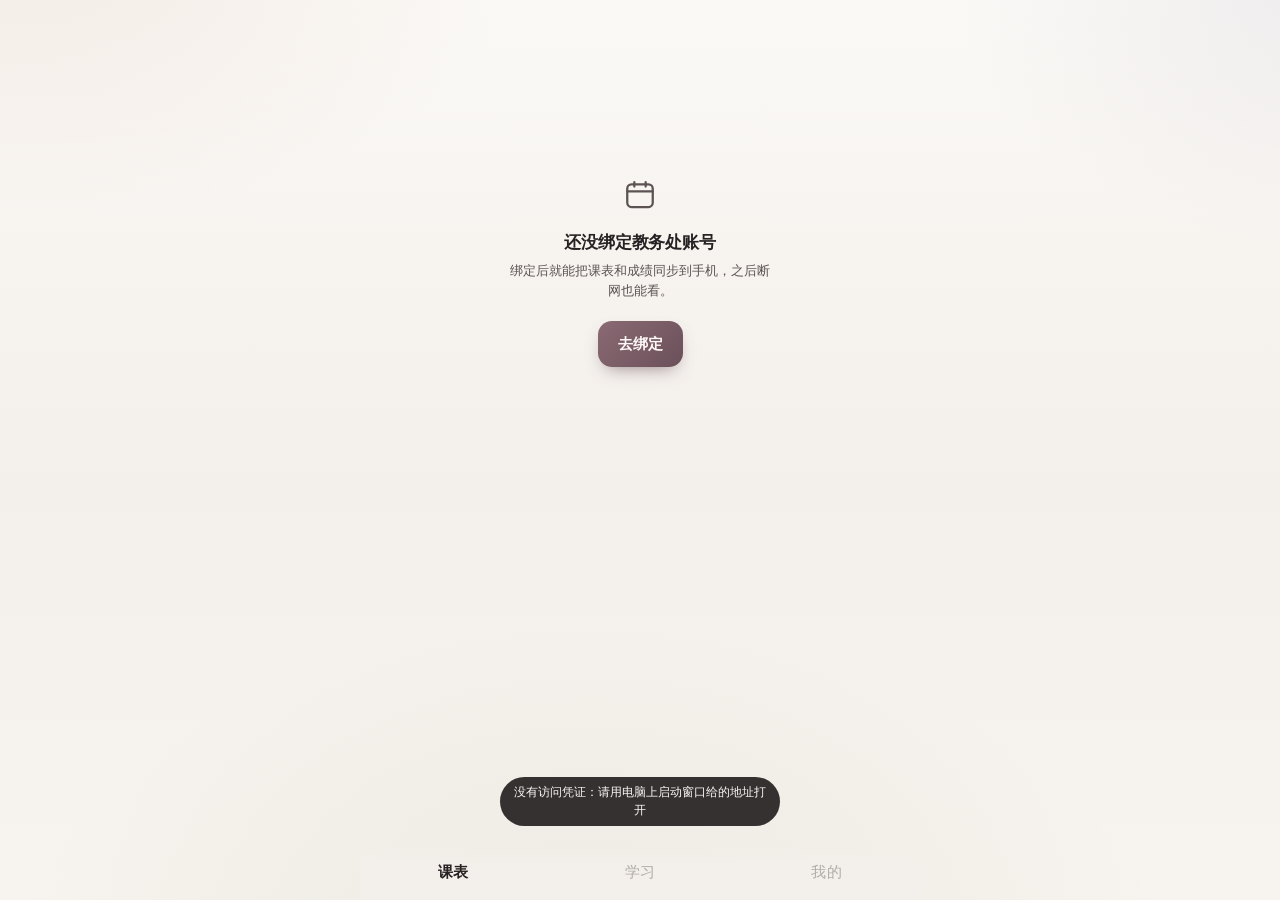
==== commit 86235b99: "0.1.13: 显示设置/每课自定义颜色/课表块贴底/表头简化/顶栏精简/我的页重排 - 字体大小三档（课表页不缩放，225 处字号变量化） - 每课自定义马卡龙颜色（详情弹层色板，按课程 code " ====
--- a/web/index.html
+++ b/web/index.html
@@ -43,8 +43,10 @@
       <button class="wk-btn" id="wkPrev" aria-label="上一周">
         <svg viewBox="0 0 24 24"><path d="M15 5l-7 7 7 7"/></svg>
       </button>
-      <!-- 这一整块点了会打开「跳到第几周」弹层（里面还有校历、学期设置、
-           只看工作日、课程块配色）。▾ 是「能展开」的通用暗示。 -->
+      <!-- 0.1.13 定稿（用户纠错后）：跳周入口**只有这个标题按钮**——
+           它和右侧日历图标（wkJump）弹的是同一个窗，用户要删的是右边的
+           那颗，左侧标题保留可点。「第 N 周 + 日期范围」继续显示。
+           🔴 id 都保留：wkJump 收起（CSS），wkTitle 是唯一跳周入口。 -->
       <button class="wk-title" id="wkTitle" aria-label="跳到第几周">
         <span class="wk-t1">
           <b id="wkNum">第 1 周</b>
@@ -56,7 +58,9 @@
         <svg viewBox="0 0 24 24"><path d="M9 5l7 7-7 7"/></svg>
       </button>
 
-      <!-- ① 跳周（日历）：和点标题同一个弹层 -->
+      <!-- ① 跳周（日历）：0.1.13 收起 —— 和左侧标题（wkTitle）弹同一个窗，
+           重复入口，用户 2026-11-20：「不是让你删掉文字的按钮，是让你删掉
+           右边的按钮」。DOM/绑定保留，CSS display:none（同 wkPrev 方案）。 -->
       <button class="wk-btn wk-icon" id="wkJump" aria-label="跳到第几周">
         <svg viewBox="0 0 24 24"><rect x="3" y="4.5" width="18" height="16" rx="3"/><path d="M3 9.5h18M8 3v3M16 3v3"/></svg>
       </button>
@@ -74,7 +78,9 @@
         <svg class="ico-day" viewBox="0 0 24 24"><rect x="4" y="3" width="16" height="5" rx="2"/><rect x="4" y="9.5" width="16" height="5" rx="2"/><rect x="4" y="16" width="16" height="5" rx="2"/></svg>
         <span id="wkViewLab">周</span>
       </button>
-      <!-- ④ 刷新课表 -->
+      <!-- ④ 刷新课表：0.1.13 起按用户要求收起（CSS display:none），刷新入口
+           只在「我的 → 同步教务处数据」。DOM 和 JS 绑定保留 —— renderSchedule
+           的同步流程还往这颗上加 .busy 转圈，id 一个不删（0.1.6 同款做法）。 -->
       <button class="wk-btn wk-icon" id="schRefresh" aria-label="刷新课表">
         <svg viewBox="0 0 24 24"><path d="M20 11a8 8 0 1 0-2.3 5.7"/><path d="M20 5v6h-6"/></svg>
       </button>
@@ -474,19 +480,9 @@
     <header class="pagehead"><h1>我的</h1></header>
 
     <div class="scroll">
-      <!-- 已绑定 -->
-      <!-- 账号管理**不受教务绑定影响**：里面是学校系统那一串账号
-           （教务 / 学习通 / 门户）。没绑教务的人也要能进去。 -->
-      <div class="card">
-        <button class="row tap" id="rowAccounts">
-          <span class="k">账号管理</span>
-          <span class="rowend">
-            <span class="v muted" id="meAccounts">—</span>
-            <svg class="rowico" viewBox="0 0 24 24"><path d="M9 6l6 6-6 6"/></svg>
-            </span>
-          </button>
-        </div>
-
+      <!-- 已绑定。0.1.13 重排（用户：「我的页面重做，你程序设计一下布局」）：
+           头像卡置顶，原来单独一张的「账号管理」卡并进下面「账号与同步」卡。
+           账号管理**不受教务绑定影响**：没绑教务的人也要能进去。 -->
       <div id="meBound" hidden>
         <!-- 头像 + 个人信息原来是**两张卡**（头像卡 82 + 「个人信息」行 44 + 卡间距），
              合起来 138px 只说了一件事：我叫什么、哪个班、学号多少。
@@ -564,7 +560,18 @@
              ⚠️ 这些 id（meSid/meDept/…）已经不在页面上，改成由弹层按需生成 ——
                 别在 renderMe 里再去找它们，找到的是 null。 -->
 
+        <!-- 0.1.13 重排成两张卡：上面管「账号和数据」（账号管理 / 同步 / 学期），
+             下面管「这台手机上的体验」（显示 / 作息 / 校历）。
+             原来五张卡一屏铺下来全是平级行，找不到东西；
+             分组后每卡 2~4 行，一屏就能看全。 -->
         <div class="card">
+          <button class="row tap" id="rowAccounts">
+            <span class="k">账号管理</span>
+            <span class="rowend">
+              <span class="v muted" id="meAccounts">—</span>
+              <svg class="rowico" viewBox="0 0 24 24"><path d="M9 6l6 6-6 6"/></svg>
+            </span>
+          </button>
           <button class="row tap" id="btnSync">
             <span class="k">同步教务处数据</span>
             <!-- 整行都能点，但光看「刚刚同步」四个灰字看不出来能点，
@@ -581,19 +588,17 @@
               <svg class="rowico" viewBox="0 0 24 24"><path d="M9 6l6 6-6 6"/></svg>
             </span>
           </button>
-          <!-- 校历和空教室原来**只能**从课表页顶部进：校历靠点「第 1 周」那行字，
-               空教室靠一扇门的图标 —— 两条都是「不点不知道，点了才知道」。
-               课表页那边已经补了文字和 ▾，这里再给一条纯文字的路径：
-               有人就是习惯从设置里找东西，不该逼他去猜图标。
-               🔴 0.35.0 起只留「校历」这一条：「找空教室」在课表页顶部已经有
-                  一个带字的按钮，两处都能进、两处都要维护，用户还得猜
-                  「这两个是不是同一个东西」。空教室是「第 N 周周几哪节空」，
-                  跟课表是同一件事的两面，入口就留在课表那边。
-                  校历留下，是因为它按学期算、跟「学期设置」挨着看更顺。 -->
-          <button class="row tap" id="rowCalendar">
-            <span class="k">校历</span>
+        </div>
+
+        <div class="card">
+          <!-- 0.1.13 显示设置：字体大小、课程块配色收进一个弹层（原跳周弹层里的
+               配色挪了过来）。摘要显示当前档位，点开即改，所见即所得。
+               🔴 课表页**不跟随**字体缩放 —— 格子宽度是物理约束，
+                  见 app.css 末尾「字体大小设置」区的说明。 -->
+          <button class="row tap" id="rowDisplay">
+            <span class="k">显示设置</span>
             <span class="rowend">
-              <span class="v muted">看这学期怎么排</span>
+              <span class="v muted" id="meDisplay">—</span>
               <svg class="rowico" viewBox="0 0 24 24"><path d="M9 6l6 6-6 6"/></svg>
             </span>
           </button>
@@ -603,6 +608,17 @@
             <span class="k">上课时间</span>
             <span class="v muted" id="meTimes">默认作息，可修改</span>
           </button>
+          <!-- 校历和空教室原来**只能**从课表页顶部进：校历靠点「第 1 周」那行字，
+               空教室靠一扇门的图标 —— 两条都是「不点不知道，点了才知道」。
+               🔴 0.35.0 起只留「校历」这一条：「找空教室」在课表页顶部已经有
+                  一个带字的按钮，两处都能进、两处都要维护。 -->
+          <button class="row tap" id="rowCalendar">
+            <span class="k">校历</span>
+            <span class="rowend">
+              <span class="v muted">看这学期怎么排</span>
+              <svg class="rowico" viewBox="0 0 24 24"><path d="M9 6l6 6-6 6"/></svg>
+            </span>
+          </button>
           <button class="row tap" id="btnHidden" hidden>
             <span class="k">已隐藏的课程</span>
             <span class="v muted" id="meHidden">0 门</span>
@@ -619,9 +635,6 @@
              这么多地方，还容易让用户误触」。它原来是一整行红字，就压在「学期设置」
              和「校历」这些天天用的入口下面。
              现在只在「我的 → 账号管理 → 教务系统 → 解绑」那一处，一行小字。 -->
-        <div class="card">
-          <button class="row tap" id="btnClearCache">清除本机缓存</button>
-        </div>
       </div>
 
       <!-- 未绑定 -->
@@ -688,6 +701,9 @@
             <svg class="rowico" viewBox="0 0 24 24"><path d="M9 6l6 6-6 6"/></svg>
           </span>
         </button>
+        <!-- 0.1.13 重排：清缓存从独立卡并进来 —— 低频动作，跟「检查更新」
+             同属「这台 App 自己的事」，不值得单独一张卡。 -->
+        <button class="row tap" id="btnClearCache">清除本机缓存</button>
         <!-- 0.39.1：原来这两句是「数据来自学校教务系统，只做读取，不会提交任何
              申请、选课或修改。账号密码只存在你电脑本地的服务里，不经过任何第三方
              服务器。」—— 第一句在说数据来源和保证，用户看不出跟自己有什么关系；
@@ -745,7 +761,10 @@
          2026-10-21 用户提出来「主流 App 底部最多 5 个」，于是把这两项收进课表页：
          校历点顶部周次、空教室点右上角的门图标。它们本来就是「同一时间维度的另一面」，
          收进去比留在底部更贴心智。底部固定 5 个，以后不要再加第 6 个。 -->
-    <button class="tab" data-tab="campus">
+    <!-- 0.1.13：功能页暂时隐藏（用户 2026-11-20）。tab 收起后底部剩
+         课表 / 学习 / 我的 三个；页面 DOM 和 switchTab('campus') 的编程调用
+         都保留，恢复时删掉 hidden 即可。 -->
+    <button class="tab" data-tab="campus" hidden>
       <!-- 0.38.0：这一格叫「功能」（用户：「把功能名字改成功能吧」）。
            图标跟着从「教学楼」换成四宫格 —— 楼是「校园」的意思，
            而这一页现在装的是饮水、一卡通、19 个办事入口、公告，
--- a/web/app.css
+++ b/web/app.css
@@ -187,6 +187,29 @@
      ⚠️ Android WebView 版本由系统决定，老机型（WebView < 139）不会有变化。
         这是「有则更好」，不是卖点。 */
   --corner-shape: round;
+
+  /* ---- 字号变量（0.1.13 字体大小设置）----
+     全文件 226 处 font-size 收敛到这 11 档（DESIGN.md 十二档规范里实际用到的，
+     18/21/24/30 三档没有出现，不定义空变量）。
+     「我的 → 字体大小」三档通过 html[data-fs] 覆盖这组值：
+       标准 ×1（默认）· 小 ×0.9 · 大 ×1.12（覆盖段在文件末尾「字体大小」区）。
+     🔴 档位值必须写成静态值，不能写成 `calc(13px * var(--fs-scale))`：
+        2026-11-20 无头 Chrome 实测，嵌套 var 在**定义处**就解析
+        （_lab/fs-probe.html：section 里 --s:2 仍得 10px 而非 20px），
+        「页面里重设系数」的回退方案不成立。
+        课表页的回退改用 #page-schedule 整组重定义（元素级重定义按计算值继承）。 */
+  --fs-8: 8px;
+  --fs-10: 10px;
+  --fs-11: 11px;
+  --fs-12: 12px;
+  --fs-13: 13px;
+  --fs-14: 14px;
+  --fs-15: 15px;
+  --fs-17: 17px;
+  --fs-20: 20px;
+  --fs-22: 22px;
+  --fs-34: 34px;
+
   /* 卡片与卡片之间的距离。0.33.0 从 12 收到 8 —— 一页七八张卡，省下来
      就是一条能放下一行字的高度。2026-11-01 又放回 10：卡变大圆角之后，
      8px 的缝会让两张卡看起来粘在一起，圆角反而变成「锯齿」。 */
@@ -285,7 +308,7 @@
   color: var(--text);
   font-family: -apple-system, "SF Pro Text", "PingFang SC", "MiSans",
                "Microsoft YaHei", sans-serif;
-  font-size: 15px; line-height: 1.4;
+  font-size: var(--fs-15); line-height: 1.4;
   -webkit-font-smoothing: antialiased;
   overscroll-behavior-y: none;
 }
@@ -367,6 +390,12 @@
 /* 翻周箭头：step() 与顶层绑定全保留，只在视觉上收起来。
    桌面/浏览器没有左右滑时，用跳周弹层里的「上一周 / 下一周」。 */
 #wkPrev, #wkNext { display: none; }
+/* 🔴 0.1.13 收起清单（用户 2026-11-20）：
+   · 刷新按钮 —— 刷新入口只在「我的 → 同步教务处数据」；
+   · 跳周日历图标 —— 它和左侧标题（wkTitle）弹同一个窗，用户要删的是
+     右边那颗（第一版理解反了删了标题，已纠正回来）。DOM/绑定都保留，
+     id 一个不删。 */
+#schRefresh, #wkJump { display: none; }
 
 /* 「空教室」按钮已随 0.1.5 删除；规则留着只兼容旧缓存页面，不参与本版顶栏。 */
 .wk-btn.wk-lab {
@@ -379,9 +408,11 @@
 }
 .wk-btn.wk-lab:active { background: var(--line); }
 .wk-btn.wk-lab svg { width: 15px; height: 15px; stroke-width: 2; color: var(--sub); }
-.wk-lab-t { font-size: 12px; font-weight: 500; white-space: nowrap; }
-
-/* ---- 标题：靠左、放大 ---- */
+.wk-lab-t { font-size: var(--fs-12); font-weight: 500; white-space: nowrap; }
+
+/* ---- 标题：靠左、放大 ----
+   0.1.13 定稿：跳周入口只有这颗标题按钮（右侧日历图标收起，见上方清单）。
+   「第 N 周 + 日期范围」继续显示 —— renderWeek 每次翻周都会重写。 */
 .wk-title {
   flex: 1 1 auto; min-width: 0;
   display: flex; flex-direction: column; align-items: flex-start; line-height: 1.15;
@@ -390,7 +421,7 @@
 }
 .wk-title:active { background: var(--line); }
 .wk-title .wk-t1 { display: inline-flex; align-items: center; gap: 2px; max-width: 100%; }
-.wk-title b { font-size: 20px; font-weight: 700; letter-spacing: -.4px; white-space: nowrap; }
+.wk-title b { font-size: var(--fs-20); font-weight: 700; letter-spacing: -.4px; white-space: nowrap; }
 /* ▾ 是「点开有东西」的通用暗示：标题点开跳周弹层，校历/学期设置都在里面。 */
 .wk-caret {
   width: 13px; height: 13px; flex: 0 0 auto; margin-top: 4px;
@@ -398,7 +429,7 @@
   stroke-linecap: round; stroke-linejoin: round;
 }
 .wk-title .wk-range {
-  font-size: 10px; color: var(--sub); margin-top: 2px;
+  font-size: var(--fs-10); color: var(--sub); margin-top: 2px;
   font-variant-numeric: tabular-nums;
   white-space: nowrap; overflow: hidden; text-overflow: ellipsis; max-width: 100%;
 }
@@ -412,7 +443,7 @@
   .wk-btn.wk-lab { padding: 0; width: 30px; justify-content: center; }
 }
 
-/* ---- 4 颗等宽纯图标按钮 ---- */
+/* ---- 2 颗等宽纯图标按钮（0.1.13：刷新、跳周日历都收起后剩 今天 + 周·日切换） ---- */
 .wk-icon { color: var(--text); }
 /* 「已经在本周」淡一档（它仍是回到本周的入口，不能灰掉像坏按钮） */
 #wkToday.is-here { color: var(--sub); }
@@ -427,7 +458,7 @@
 /* JS 仍会往 wkViewLab 写「周/日」；纯图标版把它收起来，但 id 必须留着，
    否则 renderSchedule 里那行 $('wkViewLab').textContent 会抛错。 */
 #wkViewLab { display: none; }
-/* 跳周日历图标与其余三颗同宽，四颗连成一排 */
+/* 今天 + 周·日切换 两颗连成一排；跳周日历已收起（跳周入口在左侧标题） */
 #wkJump { color: var(--text); }
 
 /* ---------------- 课表网格 ---------------- */
@@ -485,7 +516,21 @@
   touch-action: pan-y;
 }
 
-.g-corner { grid-column: 1; grid-row: 1; }
+.g-corner {
+  grid-column: 1; grid-row: 1;
+  display: flex; flex-direction: column; align-items: center; justify-content: center;
+}
+/* 0.1.13 月份角标（用户：「把“11月”放在周一的左边」）。
+   整周同月一行「11月」；跨月两行「10月 / 11月」—— 同时表头回退完整格式。
+   30px 宽的角格只放得下 fs-10；颜色用 --faint，它是辅助信息，
+   比「周一」还淡，别抢表头的戏。 */
+.g-mon {
+  font-size: var(--fs-10); color: var(--faint);
+  line-height: 1.25; text-align: center; white-space: nowrap;
+}
+/* 0.1.13 定稿：角标永远单行（周一所在月），跨月周不再写两行 ——
+   表头「30 1 2 3」紧跟排列，次月人人都认得（用户原话）。 */
+.g-mon { font-variant-numeric: tabular-nums; }
 
 /* 今天那一列的「泳道」底色。5% 就够 —— 再深就会把上面色块的颜色也带偏，
    同一门课在别的列和这一列看起来就不像同一个颜色了。 */
@@ -507,11 +552,13 @@
   border-radius: var(--r-ctl);
 }
 .g-day b {
-  font-size: 10px; font-weight: 500; color: var(--sub);
+  font-size: var(--fs-10); font-weight: 500; color: var(--sub);
   letter-spacing: .5px;
 }
 .g-day .dnum {
-  font-size: 12px; font-weight: 600; color: var(--text);
+  /* 0.1.13：日期简化成裸日号后宽度富余，字号从 fs-12 提到 fs-13；
+     跨月周「30 1 2」混排同宽居中，无前导零（iOS 日历同款）。 */
+  font-size: var(--fs-13); font-weight: 600; color: var(--text);
   font-variant-numeric: tabular-nums; letter-spacing: -.2px;
   padding: 1px 4px; border-radius: var(--r-chip);
 }
@@ -527,9 +574,9 @@
   color: var(--sub); border-radius: var(--r-chip); line-height: 1.05; gap: 1px;
 }
 /* 三行：节次 / 开始 / 结束（WakeUp 的排法，一眼能看出上到几点） */
-.g-slot b { font-size: 12px; font-weight: 600; color: var(--text); opacity: .82; }
+.g-slot b { font-size: var(--fs-12); font-weight: 600; color: var(--text); opacity: .82; }
 .g-slot i {
-  font-size: 8px; font-style: normal; opacity: .68;
+  font-size: var(--fs-8); font-style: normal; opacity: .68;
   letter-spacing: -.3px; font-variant-numeric: tabular-nums;
 }
 
@@ -584,7 +631,7 @@
               0 5px 12px -6px rgba(56, 42, 40, .30);
 }
 .g-block .bn {
-  font-size: 13px; font-weight: 600; line-height: 1.18;
+  font-size: var(--fs-13); font-weight: 600; line-height: 1.18;
   display: -webkit-box; -webkit-line-clamp: 2; -webkit-box-orient: vertical;
   overflow: hidden; word-break: break-all;
   /* 折行尽量「两头一样长」。不写的话「线性代数」会断成「线性代 / 数」，
@@ -602,25 +649,33 @@
 /* 🔴 教室别用 nowrap + ellipsis。列宽只有 46~50px，`@01B104` 被截成
    `@01B…` 就等于没写 —— 学生最需要的就是那个房间号。
    所以：放得下就一行（`@01B 104`），放不下允许折行，最多两行。 */
+/* 0.1.13 教室贴底 + 提亮（学第三方课表的层级：课名 > 教室 > 老师）。
+   DOM 顺序已改为 老师 → 教室（app.js renderSchedule）：
+   margin-top:auto 把教室压到块底，连堂块越高、整列教室号越对齐，
+   「下一节去哪」扫一眼就有答案；字号提一档、完全不透明、中字重，跟老师拉开主次。 */
 .g-block .br {
-  font-size: 10px; line-height: 1.15; opacity: .85;
+  margin-top: 0;
+  font-size: var(--fs-11); line-height: 1.15; opacity: 1; font-weight: 500;
   /* 🔴 不能用 break-all：`@01B 104` 会被切成「@01B 10 / 4」，
      房间号断在中间比截断还糟。只在空格处折行。 */
   word-break: normal; overflow-wrap: break-word;
   max-height: 2.4em; overflow: hidden;
-  margin-top: 1px;
   flex: 0 0 auto;
 }
+/* 第一间教室（.brf 由 JS 挂）吃 auto —— 贴底的是「教室那一组」整体。
+   🔴 不能每个 .br 都给 auto：flex 会把剩余空间平分成多条缝，两间教室被拆开。 */
+.g-block .br.brf { margin-top: auto; padding-top: 2px; }
 /* 一门课给了两个教室（`02B506(D机房),02B505(C机房)`）时，教室行会变成两行。
    压小半档、行高压紧，两行教室 + 课名 + 老师才塞得进 56px 的单节格。
    两行时楼栋和房间号之间的空格也去掉了（见 buildWeekGrid），所以这里
    锁死 nowrap：再折行就真的塞不下了（360dp 实测会溢出 10px）。 */
 .g-block .br2 {
-  font-size: 10px; line-height: 1.08; max-height: 1.2em; margin-top: 0;
+  font-size: var(--fs-10); line-height: 1.08; max-height: 1.2em;
   white-space: nowrap;
 }
+/* 老师再退一档：教室贴底提亮后，老师是三项里最弱的（第三方课表同款层级） */
 .g-block .bt {
-  font-size: 10px; line-height: 1.15; opacity: .8;
+  font-size: var(--fs-10); line-height: 1.15; opacity: .6;
   white-space: nowrap; overflow: hidden; text-overflow: ellipsis;
   flex: 0 0 auto;
 }
@@ -643,7 +698,7 @@
 }
 .g-block .more {
   position: absolute; right: 3px; top: 3px;
-  font-size: 10px; padding: 0 3px; border-radius: var(--r-chip);
+  font-size: var(--fs-10); padding: 0 3px; border-radius: var(--r-chip);
   background: rgba(0, 0, 0, .12);
 }
 
@@ -662,8 +717,8 @@
   display: grid; place-items: center; margin-bottom: 14px;
 }
 .empty-ico svg { width: 34px; height: 34px; fill: none; stroke: currentColor; stroke-width: 1.6; stroke-linecap: round; stroke-linejoin: round; }
-.empty h2 { font-size: 17px; margin: 0 0 6px; font-weight: 600; letter-spacing: -.2px; }
-.empty p { font-size: 13px; color: var(--sub); margin: 0 0 20px; max-width: 260px; line-height: 1.55; }
+.empty h2 { font-size: var(--fs-17); margin: 0 0 6px; font-weight: 600; letter-spacing: -.2px; }
+.empty p { font-size: var(--fs-13); color: var(--sub); margin: 0 0 20px; max-width: 260px; line-height: 1.55; }
 /* 「直接同步」按钮里的学号，跟按钮文案之间要有分隔，否则糊成一片 */
 #goQuick .qwho { font-weight: 500; opacity: .75; }
 #goQuick .qwho::before { content: "· "; }
@@ -672,7 +727,7 @@
 /* ---------------- 通用 ---------------- */
 .btn {
   height: 46px; padding: 0 20px; border: 0; border-radius: var(--r-ctl);
-  font-size: 15px; font-weight: 600; font-family: inherit;
+  font-size: var(--fs-15); font-weight: 600; font-family: inherit;
   background: var(--rule); color: var(--text);
 }
 /* 主按钮用近黑（深色下反相成白底黑字），不用品牌蓝铺满。
@@ -710,7 +765,7 @@
    旧规范是 21/650 —— 那是「页面标题」，不是「大标题」：
    Apple 的做法是把标题做成**一屏最大的那块**，用户一眼知道在哪一页。
    字距 -.7px 是跟着字号走的：34px 下不收紧，中文字会显得松。 */
-.pagehead h1 { font-size: 34px; margin: 0; font-weight: 700; letter-spacing: -.7px; line-height: 1.14; }
+.pagehead h1 { font-size: var(--fs-34); margin: 0; font-weight: 700; letter-spacing: -.7px; line-height: 1.14; }
 
 .card {
   /* 半透明白 + 背景模糊 = 真玻璃。参考项目的卡是**不透**的纯白，
@@ -744,7 +799,7 @@
      而 1px 用 padding 调会把行距全带偏，所以直接给 min-height。 */
   min-height: 44px;
   border-bottom: .5px solid var(--line);
-  font-size: 15px; width: 100%;
+  font-size: var(--fs-15); width: 100%;
   background: transparent; border-left: 0; border-right: 0; border-top: 0;
   color: var(--text); font-family: inherit; text-align: left;
 }
@@ -752,7 +807,7 @@
 .row.tap:active { background: var(--line); }
 .row .k { color: var(--text); flex: 0 0 auto; }
 .row .v { color: var(--sub); text-align: right; overflow: hidden; text-overflow: ellipsis; white-space: nowrap; }
-.row .v.muted { color: var(--sub); font-size: 13px; }
+.row .v.muted { color: var(--sub); font-size: var(--fs-13); }
 .rowend { display: flex; align-items: center; gap: 4px; min-width: 0; }
 .rowico {
   width: 15px; height: 15px; flex: 0 0 auto; color: var(--sub);
@@ -761,7 +816,7 @@
 }
 .row.danger { color: var(--danger); justify-content: center; font-weight: 500; }
 
-.hint { font-size: 13px; color: var(--sub); padding: 0 16px 12px; line-height: 1.45; }
+.hint { font-size: var(--fs-13); color: var(--sub); padding: 0 16px 12px; line-height: 1.45; }
 
 /* ---------------- 成绩 ---------------- */
 .sumcard {
@@ -770,15 +825,15 @@
   display: flex; align-items: center; gap: 16px;
 }
 .sum-main { flex: 1 1 auto; display: flex; flex-direction: column; }
-.sum-label { font-size: 13px; color: var(--sub); }
-.sum-main b { font-size: 34px; font-weight: 700; letter-spacing: -.5px; line-height: 1.1; }
+.sum-label { font-size: var(--fs-13); color: var(--sub); }
+.sum-main b { font-size: var(--fs-34); font-weight: 700; letter-spacing: -.5px; line-height: 1.1; }
 /* 绩点用主色写。参考项目里所有「这一页最重要的那个数」都上色 ——
    黑字大数字只是大，上色的数字才会先被看见。 */
 .sum-main b { color: var(--accent); }
 .sum-side { display: flex; gap: 20px; }
 .sum-side div { display: flex; flex-direction: column; align-items: center; }
-.sum-side b { font-size: 17px; font-weight: 600; }
-.sum-side span { font-size: 11px; color: var(--sub); }
+.sum-side b { font-size: var(--fs-17); font-weight: 600; }
+.sum-side span { font-size: var(--fs-11); color: var(--sub); }
 
 /* ---------------- 「现在这节 / 下一节」 ---------------- */
 
@@ -788,23 +843,23 @@
      以前是 14px（合计 21px），比卡片多出一截，看着像两套排版。 */
   margin: 0 8px 8px; padding: 10px 12px;
   background: var(--card); border-radius: var(--r); corner-shape: var(--corner-shape);
-  font-size: 13px;
+  font-size: var(--fs-13);
 }
 .daynext.live { background: var(--accent-soft); box-shadow: none; }
 .dn-tag {
-  flex: 0 0 auto; font-size: 10px; font-weight: 600;
+  flex: 0 0 auto; font-size: var(--fs-10); font-weight: 600;
   color: var(--accent); background: var(--accent-soft);
   padding: 2px 8px; border-radius: var(--r-chip); white-space: nowrap;
 }
 .daynext.live .dn-tag { background: var(--accent); color: var(--primary-ink); }
 .dn-main { flex: 1 1 auto; min-width: 0; display: flex; flex-direction: column; gap: 1px; }
 .dn-main b {
-  font-size: 13px; font-weight: 600;
+  font-size: var(--fs-13); font-weight: 600;
   overflow: hidden; text-overflow: ellipsis; white-space: nowrap;
 }
-.dn-main em { font-style: normal; font-size: 11px; color: var(--sub); }
+.dn-main em { font-style: normal; font-size: var(--fs-11); color: var(--sub); }
 .dn-side {
-  flex: 0 0 auto; font-size: 12px; color: var(--sub);
+  flex: 0 0 auto; font-size: var(--fs-12); color: var(--sub);
   font-variant-numeric: tabular-nums; white-space: nowrap;
 }
 .daynext.live .dn-side { color: var(--accent); font-weight: 600; }
@@ -821,14 +876,14 @@
 .todocard.bare { padding: 8px 16px; }
 .todocard.bare .todohd { margin-bottom: 0; min-height: 32px; }
 .todohd { display: flex; align-items: center; gap: 10px; margin-bottom: 4px; }
-.todotitle { flex: 1 1 auto; font-size: 15px; font-weight: 600; }
+.todotitle { flex: 1 1 auto; font-size: var(--fs-15); font-weight: 600; }
 /* 32px：卡片头里的紧凑控件。规范给的中位控件高是 34，
    28 是原来手写的，按上去发飘。 */
 .todobtn {
   flex: 0 0 auto; height: 32px; padding: 0 12px;
   border: 1px solid var(--line-strong); border-radius: 999px;
   background: transparent; color: var(--accent);
-  font-family: inherit; font-size: 13px; font-weight: 500;
+  font-family: inherit; font-size: var(--fs-13); font-weight: 500;
   cursor: pointer;
 }
 .todobtn:disabled { color: var(--sub); cursor: default; }
@@ -876,15 +931,15 @@
   width: 8px; height: 8px;
 }
 .todo-main { flex: 1 1 auto; min-width: 0; display: flex; flex-direction: column; gap: 2px; }
-.todo-name { font-size: 15px; font-weight: 550; }
-.todo-text { font-size: 13px; color: var(--sub); line-height: 1.5; }
-.todo-detail { font-size: 11px; color: var(--sub); opacity: .85; line-height: 1.5; }
-.todo-tag { flex: 0 0 auto; font-size: 11px; color: var(--sub); padding-top: 3px; }
+.todo-name { font-size: var(--fs-15); font-weight: 550; }
+.todo-text { font-size: var(--fs-13); color: var(--sub); line-height: 1.5; }
+.todo-detail { font-size: var(--fs-11); color: var(--sub); opacity: .85; line-height: 1.5; }
+.todo-tag { flex: 0 0 auto; font-size: var(--fs-11); color: var(--sub); padding-top: 3px; }
 .todo-item.on .todo-tag { color: var(--accent); font-weight: 600; }
-.todo-msg { font-size: 13px; color: var(--sub); line-height: 1.65; padding: 8px 0 2px; }
+.todo-msg { font-size: var(--fs-13); color: var(--sub); line-height: 1.65; padding: 8px 0 2px; }
 .todo-msg.bad { color: var(--danger); }
 .todo-foot {
-  font-size: 11px; color: var(--sub); line-height: 1.65;
+  font-size: var(--fs-11); color: var(--sub); line-height: 1.65;
   margin: 6px 0 0; padding-top: 8px; border-top: .5px solid var(--line);
 }
 
@@ -898,12 +953,12 @@
 }
 .crhero-top { display: flex; align-items: baseline; gap: 6px; }
 .crhero-top b {
-  font-size: 34px; font-weight: 700; letter-spacing: -.5px; line-height: 1;
+  font-size: var(--fs-34); font-weight: 700; letter-spacing: -.5px; line-height: 1;
   font-variant-numeric: tabular-nums;
 }
-.crhero-top span { font-size: 13px; color: var(--sub); }
+.crhero-top span { font-size: var(--fs-13); color: var(--sub); }
 .crhero-top i {
-  margin-left: auto; font-style: normal; font-size: 15px; font-weight: 600;
+  margin-left: auto; font-style: normal; font-size: var(--fs-15); font-weight: 600;
   color: var(--accent); font-variant-numeric: tabular-nums;
 }
 .crbar {
@@ -911,7 +966,7 @@
   margin: 14px 0 8px; overflow: hidden;
 }
 .crbar i { display: block; height: 100%; border-radius: var(--r-chip); background: var(--accent); }
-.crhero-sub { font-size: 11px; color: var(--sub); line-height: 1.5; }
+.crhero-sub { font-size: var(--fs-11); color: var(--sub); line-height: 1.5; }
 
 .crcats {
   background: var(--card); border-radius: var(--r); corner-shape: var(--corner-shape);
@@ -920,9 +975,9 @@
 .crcat { padding: 12px 0; border-bottom: .5px solid var(--line); }
 .crcat:last-child { border-bottom: 0; }
 .crcat-top { display: flex; align-items: baseline; gap: 8px; }
-.crcat-n { flex: 1 1 auto; font-size: 15px; font-weight: 550; min-width: 0; }
+.crcat-n { flex: 1 1 auto; font-size: var(--fs-15); font-weight: 550; min-width: 0; }
 .crcat-v {
-  flex: 0 0 auto; font-size: 15px; font-weight: 600; font-variant-numeric: tabular-nums;
+  flex: 0 0 auto; font-size: var(--fs-15); font-weight: 600; font-variant-numeric: tabular-nums;
 }
 .crcat-v em { font-style: normal; font-weight: 400; color: var(--sub); }
 .crcat-bar {
@@ -932,7 +987,7 @@
 .crcat-bar i { display: block; height: 100%; border-radius: 999px; background: var(--accent); }
 .crcat.full .crcat-bar i { background: var(--ok); }
 .crcat.full .crcat-v { color: var(--ok); }
-.crcat-meta { font-size: 11px; color: var(--sub); }
+.crcat-meta { font-size: var(--fs-11); color: var(--sub); }
 .crcat-bad { color: var(--danger); }
 
 .crcard {
@@ -940,24 +995,24 @@
   padding: 14px 16px; margin-bottom: 12px;
 }
 .crcard-h { display: flex; align-items: center; gap: 8px; margin-bottom: 2px; }
-.crcard-t { flex: 1 1 auto; font-size: 13px; font-weight: 600; }
-.crcard-n { flex: 0 0 auto; font-size: 13px; color: var(--sub); }
+.crcard-t { flex: 1 1 auto; font-size: var(--fs-13); font-weight: 600; }
+.crcard-n { flex: 0 0 auto; font-size: var(--fs-13); color: var(--sub); }
 .crcard-bad .crcard-t { color: var(--danger); }
 .crcard-f {
-  font-size: 11px; color: var(--sub); line-height: 1.65;
+  font-size: var(--fs-11); color: var(--sub); line-height: 1.65;
   margin-top: 8px; padding-top: 8px; border-top: .5px solid var(--line);
 }
 
-.crline { display: flex; align-items: baseline; gap: 10px; padding: 8px 0; font-size: 13px; }
+.crline { display: flex; align-items: baseline; gap: 10px; padding: 8px 0; font-size: var(--fs-13); }
 .crline + .crline { border-top: .5px solid var(--line); }
 .crline-n { flex: 1 1 auto; min-width: 0; line-height: 1.45; }
 .crline-v { flex: 0 0 auto; font-variant-numeric: tabular-nums; }
 .crline-q {
-  font-style: normal; font-size: 11px; color: var(--warn-text);
+  font-style: normal; font-size: var(--fs-11); color: var(--warn-text);
   background: var(--warn-bg); padding: 1px 4px; border-radius: var(--r-chip);
   margin-left: 4px; white-space: nowrap;
 }
-.crgroup { font-size: 11px; color: var(--sub); margin: 10px 0 1px; }
+.crgroup { font-size: var(--fs-11); color: var(--sub); margin: 10px 0 1px; }
 .crgroup:first-of-type { margin-top: 6px; }
 
 .crtoggle { cursor: pointer; }
@@ -970,7 +1025,7 @@
 /* 各类小计 ≠ 全程总计时的说明。不能做成警告色 ——
    这是教务系统的表格本来就这样，不是出错。 */
 .crnote {
-  font-size: 11px; color: var(--sub); line-height: 1.7;
+  font-size: var(--fs-11); color: var(--sub); line-height: 1.7;
   padding: 0 4px 12px;
 }
 
@@ -984,7 +1039,7 @@
   border-radius: 999px; border: .5px solid rgba(56, 42, 40, .06);
   background: var(--card); color: var(--sub);
   box-shadow: 0 1px 2px rgba(56, 42, 40, .05);
-  font-size: 13px; font-family: inherit;
+  font-size: var(--fs-13); font-family: inherit;
 }
 /* 🔴 选中态在 2026-11-01 改回「蓝糖果」：
      上一版为了「一屏只有一个彩色控件」把选中做成了中性灰，
@@ -1002,11 +1057,11 @@
 }
 .gradeitem:last-child { border-bottom: 0; }
 .gi-main { flex: 1 1 auto; min-width: 0; }
-.gi-name { font-size: 15px; font-weight: 500; overflow: hidden; text-overflow: ellipsis; white-space: nowrap; }
-.gi-meta { font-size: 11px; color: var(--sub); margin-top: 2px; }
+.gi-name { font-size: var(--fs-15); font-weight: 500; overflow: hidden; text-overflow: ellipsis; white-space: nowrap; }
+.gi-meta { font-size: var(--fs-11); color: var(--sub); margin-top: 2px; }
 .gi-score { text-align: right; flex: 0 0 auto; }
-.gi-score b { font-size: 17px; font-weight: 700; letter-spacing: -.3px; }
-.gi-score span { display: block; font-size: 11px; color: var(--sub); margin-top: -1px; }
+.gi-score b { font-size: var(--fs-17); font-weight: 700; letter-spacing: -.3px; }
+.gi-score span { display: block; font-size: var(--fs-11); color: var(--sub); margin-top: -1px; }
 .s-good b { color: #1f8a5b; }
 .s-mid b { color: #b07a12; }
 .s-bad b { color: var(--danger); }
@@ -1014,7 +1069,7 @@
 /* 「计划外 / 替代」小标签。只在这两种情况下打 ——
    计划内的课什么都不写，副行里本来就有「必修课 / 选修课」。 */
 .gitag {
-  display: inline-block; font-style: normal; font-size: 11px; line-height: 1.6;
+  display: inline-block; font-style: normal; font-size: var(--fs-11); line-height: 1.6;
   padding: 0 4px; border-radius: var(--r-chip); margin-left: 4px;
   vertical-align: 1px; white-space: nowrap;
 }
@@ -1027,14 +1082,14 @@
   padding: 8px 16px; margin-bottom: var(--gap-card);
 }
 .gpt-hd { display: flex; align-items: baseline; justify-content: space-between; }
-.gpt-hd span { font-size: 13px; font-weight: 600; }
-.gpt-d { font-style: normal; font-size: 13px; font-weight: 600; }
+.gpt-hd span { font-size: var(--fs-13); font-weight: 600; }
+.gpt-d { font-style: normal; font-size: var(--fs-13); font-weight: 600; }
 /* 涨了绿、掉了红 —— 这里不是股票，别套「红涨绿跌」。 */
 .gpt-d.up { color: var(--ok); }
 .gpt-d.down { color: var(--danger); }
 .gpt-bars { display: flex; align-items: flex-end; gap: 6px; margin-top: 6px; }
 .gpt-col { flex: 1 1 0; min-width: 0; display: flex; flex-direction: column; align-items: center; }
-.gpt-col b { font-size: 13px; font-weight: 700; letter-spacing: -.3px; }
+.gpt-col b { font-size: var(--fs-13); font-weight: 700; letter-spacing: -.3px; }
 .gpt-track {
   width: 100%; height: 32px; margin-top: 2px;
   display: flex; align-items: flex-end; justify-content: center;
@@ -1044,7 +1099,7 @@
   border-radius: var(--r-chip) var(--r-chip) 2px 2px; background: var(--accent); opacity: .85;
 }
 .gpt-col span {
-  font-size: 11px; color: var(--sub); margin-top: 4px;
+  font-size: var(--fs-11); color: var(--sub); margin-top: 4px;
   max-width: 100%; white-space: nowrap; overflow: hidden; text-overflow: ellipsis;
 }
 
@@ -1054,7 +1109,7 @@
   flex: 1 1 auto; min-width: 0; height: 36px;
   border: 1px solid var(--line-strong); border-radius: var(--r-ctl);
   background: var(--card); color: var(--text);
-  padding: 0 12px; font-size: 13px; font-family: inherit;
+  padding: 0 12px; font-size: var(--fs-13); font-family: inherit;
   -webkit-appearance: none; appearance: none;
 }
 .grfind-in::placeholder { color: var(--sub); }
@@ -1065,7 +1120,7 @@
   flex: 0 0 auto; height: 36px; padding: 0 12px;
   border: 1px solid var(--line-strong); border-radius: var(--r-ctl);
   background: var(--card); color: var(--sub);
-  font-size: 13px; font-family: inherit; white-space: nowrap;
+  font-size: var(--fs-13); font-family: inherit; white-space: nowrap;
 }
 .grfind-sort.on { color: var(--accent); border-color: var(--accent); background: var(--accent-soft); }
 @media (prefers-color-scheme: dark) {
@@ -1099,7 +1154,7 @@
   flex: 1 1 0; height: 32px;
   border: 0; border-radius: var(--r-ctl); background: transparent;
   color: var(--sub); font-family: inherit;
-  font-size: 13px; font-weight: 500;
+  font-size: var(--fs-13); font-weight: 500;
 }
 /* 选中的那颗：白面 + 影子 + 蓝字。蓝字是这次的改动 ——
    参考项目里「当前这一格」永远是主色，不是黑字。 */
@@ -1113,14 +1168,14 @@
    一行字比转圈更让人安心（知道它在干什么，而不是卡死了）。 */
 .exloading {
   padding: 44px 24px; text-align: center;
-  font-size: 13px; color: var(--sub);
+  font-size: var(--fs-13); color: var(--sub);
 }
 
 /* 后台补取其他学期考试的进度条。故意做得比正文淡：
    它是「顺手告诉你一声」，不该跟考试内容抢注意力。 */
 .expf {
   margin: 2px 2px 10px;
-  font-size: 11px; color: var(--sub);
+  font-size: var(--fs-11); color: var(--sub);
   display: flex; align-items: center; gap: 6px;
 }
 .expf::before {
@@ -1136,11 +1191,11 @@
   display: flex; align-items: center; justify-content: space-between;
 }
 .exsum-main { display: flex; align-items: baseline; gap: 4px; }
-.exsum-main span { font-size: 13px; color: var(--sub); }
-.exsum-main b { font-size: 22px; font-weight: 700; letter-spacing: -.5px; line-height: 1.1; }
+.exsum-main span { font-size: var(--fs-13); color: var(--sub); }
+.exsum-main b { font-size: var(--fs-22); font-weight: 700; letter-spacing: -.5px; line-height: 1.1; }
 .exsum-side { display: flex; flex-direction: column; align-items: flex-end; }
-.exsum-side b { font-size: 17px; font-weight: 600; color: var(--accent); }
-.exsum-side span { font-size: 11px; color: var(--sub); }
+.exsum-side b { font-size: var(--fs-17); font-weight: 600; color: var(--accent); }
+.exsum-side span { font-size: var(--fs-11); color: var(--sub); }
 
 .exlist { display: flex; flex-direction: column; gap: 10px; }
 .exitem {
@@ -1158,7 +1213,7 @@
   display: flex; align-items: center; justify-content: space-between;
   width: 100%; min-height: 44px; padding: 10px 14px;
   background: none; border: 0; font: inherit;
-  font-size: 13px; color: var(--sub); text-align: left;
+  font-size: var(--fs-13); color: var(--sub); text-align: left;
   cursor: pointer; -webkit-tap-highlight-color: transparent;
 }
 .exfold i { font-style: normal; color: var(--accent); font-weight: 500; }
@@ -1170,22 +1225,22 @@
   border-right: .5px solid var(--line);
   padding-right: 10px; margin-right: 2px;
 }
-.exdate b { font-size: 15px; font-weight: 700; letter-spacing: -.4px; }
+.exdate b { font-size: var(--fs-15); font-weight: 700; letter-spacing: -.4px; }
 /* 日期不是「5/16」而是「未安排 / 待定」时：17px 会把三个字折成两行 */
-.exdate.txt b { font-size: 13px; letter-spacing: 0; white-space: nowrap; }
-.exdate span { font-size: 11px; color: var(--sub); margin-top: 1px; }
+.exdate.txt b { font-size: var(--fs-13); letter-spacing: 0; white-space: nowrap; }
+.exdate span { font-size: var(--fs-11); color: var(--sub); margin-top: 1px; }
 /* 「还有几天」：日期列里的第三行。
    列宽只有 37px（48 减去右边框和 padding），所以字号压到 9.5px 且不换行 ——
    「10天后」四个字刚好放得下，再多一个字就会被挤成两行、把日期块撑歪。 */
 .exdate .excd {
-  font-style: normal; font-size: 11px; line-height: 1.35;
+  font-style: normal; font-size: var(--fs-11); line-height: 1.35;
   color: var(--sub); margin-top: 2px; white-space: nowrap;
 }
 .exdate .excd.soon { color: var(--accent); font-weight: 600; }
 .exmain { flex: 1 1 auto; min-width: 0; }
-.exname { font-size: 15px; font-weight: 600; line-height: 1.35; }
-.exmeta { font-size: 11px; color: var(--sub); margin-top: 3px; }
-.exrow { display: flex; gap: 8px; font-size: 13px; margin-top: 4px; }
+.exname { font-size: var(--fs-15); font-weight: 600; line-height: 1.35; }
+.exmeta { font-size: var(--fs-11); color: var(--sub); margin-top: 3px; }
+.exrow { display: flex; gap: 8px; font-size: var(--fs-13); margin-top: 4px; }
 .exrow i { flex: 0 0 auto; color: var(--sub); font-style: normal; }
 .exrow span { min-width: 0; word-break: break-word; }
 
@@ -1196,7 +1251,7 @@
   display: block; margin: 8px 0 0 auto;
   padding: 4px 12px; border: 0; border-radius: 999px;
   background: var(--accent-soft); color: var(--accent);
-  font: inherit; font-size: 13px; font-weight: 600;
+  font: inherit; font-size: var(--fs-13); font-weight: 600;
   cursor: pointer;
 }
 .excal:active { opacity: .7; }
@@ -1207,11 +1262,11 @@
 .rmq { padding: 12px 14px 14px; }
 .rmq-row { display: flex; align-items: flex-start; gap: 8px; }
 .rmq-k {
-  flex: 0 0 28px; font-size: 13px; color: var(--sub);
+  flex: 0 0 28px; font-size: var(--fs-13); color: var(--sub);
   padding-top: 8px; line-height: 1;
 }
 .rmq-chips { flex: 1 1 auto; min-width: 0; padding: 0 0 10px; }
-.rmq .chip { height: 32px; padding: 0 12px; font-size: 13px; }
+.rmq .chip { height: 32px; padding: 0 12px; font-size: var(--fs-13); }
 /* 节次用 3 列网格，不用横向滚动。
    块数按学校节数走（郑航 10 节 = 5 块，别的学校可能 12 节 = 6 块），
    所以行数会是 2 行（5~6 块）—— 网格自动换行，不用写死。
@@ -1245,10 +1300,10 @@
   background: none; font: inherit; color: var(--text); text-align: left;
 }
 .rmpick:active { background: var(--line); }
-.rmpick .k { flex: 0 0 auto; font-size: 13px; color: var(--sub); }
+.rmpick .k { flex: 0 0 auto; font-size: var(--fs-13); color: var(--sub); }
 .rmpick .v {
   flex: 1 1 auto; min-width: 0; text-align: right;
-  font-size: 15px; white-space: nowrap; overflow: hidden; text-overflow: ellipsis;
+  font-size: var(--fs-15); white-space: nowrap; overflow: hidden; text-overflow: ellipsis;
 }
 .rmpick .v.muted { color: var(--sub); }
 .rmpick svg {
@@ -1259,29 +1314,29 @@
 
 .rmfield { display: block; padding-top: 12px; }
 .rmfield span {
-  display: block; font-size: 11px; color: var(--sub); margin-bottom: 6px;
+  display: block; font-size: var(--fs-11); color: var(--sub); margin-bottom: 6px;
 }
 .rmfield input {
   width: 100%; height: 44px; padding: 0 12px;
   border: 1px solid var(--line-strong); border-radius: var(--r-ctl);
   background: var(--bg); color: var(--text);
-  font-family: inherit; font-size: 15px;
+  font-family: inherit; font-size: var(--fs-15);
 }
 .rmfield input:focus { outline: none; border-color: var(--accent); }
-.rmfilter .rmfilter-err { font-size: 11px; color: var(--danger); line-height: 1.5; padding: 10px 0; }
-
-.rmloading { padding: 32px 24px; text-align: center; font-size: 13px; color: var(--sub); }
+.rmfilter .rmfilter-err { font-size: var(--fs-11); color: var(--danger); line-height: 1.5; padding: 10px 0; }
+
+.rmloading { padding: 32px 24px; text-align: center; font-size: var(--fs-13); color: var(--sub); }
 .rmfirst { padding: 24px 24px 0; }
-.rmfirst h2 { font-size: 15px; }
+.rmfirst h2 { font-size: var(--fs-15); }
 .rmfirst p { margin-bottom: 0; }
 
-.rmsum { font-size: 13px; color: var(--sub); padding: 2px 3px 8px; line-height: 1.5; }
-.rmsum b { color: var(--text); font-size: 15px; font-weight: 650; }
+.rmsum { font-size: var(--fs-13); color: var(--sub); padding: 2px 3px 8px; line-height: 1.5; }
+.rmsum b { color: var(--text); font-size: var(--fs-15); font-weight: 650; }
 .rmsum i { font-style: normal; }
 
 /* 容量那句吐槽：跟在统计下面，比结果列表更早看到 —— 免得先怀疑我们算错 */
 .rmnote {
-  font-size: 11px; color: var(--sub); line-height: 1.6;
+  font-size: var(--fs-11); color: var(--sub); line-height: 1.6;
   padding: 0 3px 10px;
 }
 
@@ -1298,16 +1353,16 @@
 /* 教室名里有学校自己加的括号备注（「08A402（仪器储藏室）」），
    一行放不下就省略 —— 换行会把每一行撑成两行，两百个教室翻起来没完。 */
 .rm-name {
-  font-size: 15px; font-weight: 600; line-height: 1.3;
+  font-size: var(--fs-15); font-weight: 600; line-height: 1.3;
   white-space: nowrap; overflow: hidden; text-overflow: ellipsis;
 }
 .rm-meta {
-  font-size: 11px; color: var(--sub); margin-top: 2px;
+  font-size: var(--fs-11); color: var(--sub); margin-top: 2px;
   white-space: nowrap; overflow: hidden; text-overflow: ellipsis;
 }
 .rm-cap { flex: 0 0 auto; text-align: right; min-width: 34px; }
-.rm-cap b { font-size: 15px; font-weight: 650; font-variant-numeric: tabular-nums; }
-.rm-cap span { display: block; font-size: 11px; color: var(--sub); margin-top: -1px; }
+.rm-cap b { font-size: var(--fs-15); font-weight: 650; font-variant-numeric: tabular-nums; }
+.rm-cap span { display: block; font-size: var(--fs-11); color: var(--sub); margin-top: -1px; }
 
 /* 「停课」这类状态行。学校会把它混在结果表里，
    不画成教室，也不能悄悄吞掉 —— 单独说一句「学校返回了这个」。 */
@@ -1315,9 +1370,9 @@
   background: var(--warn-bg); border: 1px solid var(--warn-line);
   color: var(--warn-text); border-radius: var(--r); corner-shape: var(--corner-shape);
   padding: 10px 12px; margin-bottom: 10px;
-  font-size: 13px; line-height: 1.5;
-}
-.rmtrunc { font-size: 11px; color: var(--sub); padding: 10px 3px 0; line-height: 1.5; }
+  font-size: var(--fs-13); line-height: 1.5;
+}
+.rmtrunc { font-size: var(--fs-11); color: var(--sub); padding: 10px 3px 0; line-height: 1.5; }
 
 /* ---------------- 我的 ---------------- */
 /* 头像卡 = 个人信息入口（0.33.0 合并）。整张卡可点，右边用箭头暗示。
@@ -1332,7 +1387,7 @@
   width: 44px; height: 44px; border-radius: var(--r-ctl); flex: 0 0 auto;
   background: var(--accent-grad); color: var(--primary-ink);
   box-shadow: var(--accent-glow);
-  display: grid; place-items: center; font-size: 17px; font-weight: 600;
+  display: grid; place-items: center; font-size: var(--fs-17); font-weight: 600;
 }
 .pinfo { flex: 1 1 auto; display: flex; flex-direction: column; gap: 1px; min-width: 0; }
 /* 姓名 + 学号 一行（学号靠右）：正文抬到 17px 之后，学号原来单独占一列，
@@ -1340,30 +1395,30 @@
 .prow { display: flex; align-items: baseline; justify-content: space-between;
         gap: 8px; min-width: 0; }
 .prow b {
-  font-size: 15px; font-weight: 600; min-width: 0;
+  font-size: var(--fs-15); font-weight: 600; min-width: 0;
   overflow: hidden; text-overflow: ellipsis; white-space: nowrap;
 }
 .pinfo .pmeta {
-  font-size: 13px; color: var(--sub);
+  font-size: var(--fs-13); color: var(--sub);
   overflow: hidden; text-overflow: ellipsis; white-space: nowrap;
 }
 /* 学号靠右，等宽数字 */
 .profilecard .pid {
-  flex: 0 0 auto; font-size: 11px; color: var(--sub);
+  flex: 0 0 auto; font-size: var(--fs-11); color: var(--sub);
   font-variant-numeric: tabular-nums;
 }
 
 .bindcard { padding: 16px 16px; }
-.bindcard h2 { font-size: 17px; margin: 0 0 4px; font-weight: 600; }
-.bindcard .sub { font-size: 13px; color: var(--sub); margin: 0 0 16px; line-height: 1.55; }
+.bindcard h2 { font-size: var(--fs-17); margin: 0 0 4px; font-weight: 600; }
+.bindcard .sub { font-size: var(--fs-13); color: var(--sub); margin: 0 0 16px; line-height: 1.55; }
 
 .field { display: block; margin-bottom: 12px; }
-.field span { display: block; font-size: 13px; color: var(--sub); margin-bottom: 4px; }
+.field span { display: block; font-size: var(--fs-13); color: var(--sub); margin-bottom: 4px; }
 .field input {
   width: 100%; height: 44px; padding: 0 12px;
   border: 1px solid var(--line-strong); border-radius: var(--r-ctl);
   background: var(--bg); color: var(--text);
-  font-size: 15px; font-family: inherit;
+  font-size: var(--fs-15); font-family: inherit;
 }
 .field input:focus { outline: none; border-color: var(--accent); }
 
@@ -1411,14 +1466,14 @@
   display: flex; align-items: center;
   min-height: 32px; margin: -6px 0 14px; padding: 0;
   border: 0; background: none; font-family: inherit;
-  font-size: 13px; color: var(--accent); cursor: pointer; text-align: left;
-}
-.pwdlost::after { content: "›"; margin-left: 4px; font-size: 15px; opacity: .7; }
+  font-size: var(--fs-13); color: var(--accent); cursor: pointer; text-align: left;
+}
+.pwdlost::after { content: "›"; margin-left: 4px; font-size: var(--fs-15); opacity: .7; }
 
 /* 「忘记密码」下面那句补充说明（教务的重置页只认绑过的邮箱）。
    要贴着链接：`.pwdlost` 自己有 14px 下边距，`.bindcard .sub` 又有 16px
    下边距，不抵消的话这一行会孤零零地飘在中间。 */
-.bindcard .pwdhint { margin: -8px 0 14px; font-size: 13px; line-height: 1.5; }
+.bindcard .pwdhint { margin: -8px 0 14px; font-size: var(--fs-13); line-height: 1.5; }
 
 /* 「密码已保存」那一行：长得像输入框，其实是个按钮（点一下切成手动输入）。
    用按钮而不是把输入框禁用掉，是因为用户得能一眼看出「这里能改」——
@@ -1428,14 +1483,14 @@
   display: flex; align-items: center; gap: 8px; text-align: left;
   border: 1px solid var(--line-strong); border-radius: var(--r-ctl);
   background: var(--bg); color: var(--text);
-  font-family: inherit; font-size: 15px; cursor: pointer;
+  font-family: inherit; font-size: var(--fs-15); cursor: pointer;
 }
 .savedpw b { font-weight: 600; }
-.savedpw i { font-style: normal; font-size: 13px; color: var(--sub); }
+.savedpw i { font-style: normal; font-size: var(--fs-13); color: var(--sub); }
 
 .checkline {
   display: flex; align-items: flex-start; gap: 8px;
-  font-size: 13px; color: var(--sub); margin: 4px 0 16px; line-height: 1.5;
+  font-size: var(--fs-13); color: var(--sub); margin: 4px 0 16px; line-height: 1.5;
 }
 .checkline input { margin: 2px 0 0; width: 16px; height: 16px; flex: 0 0 auto; }
 
@@ -1451,19 +1506,19 @@
      现在空闲教室的错误卡也用这个类，一起补上。 */
   padding: 14px 16px;
 }
-.warncard h2 { font-size: 15px; margin: 0 0 4px; font-weight: 600; color: var(--warn-text); }
+.warncard h2 { font-size: var(--fs-15); margin: 0 0 4px; font-weight: 600; color: var(--warn-text); }
 .warncard .sub { color: var(--warn-text); opacity: .82; margin: 0 0 12px; }
 .warncard .field span { color: var(--warn-text); opacity: .82; }
 .warncard .btn.primary { margin-top: 2px; }
 .warncard .tip { color: var(--danger); }
 
-.tip { font-size: 13px; margin: 10px 0 0; min-height: 18px; color: var(--danger); text-align: center; }
+.tip { font-size: var(--fs-13); margin: 10px 0 0; min-height: 18px; color: var(--danger); text-align: center; }
 
 .about { padding: 14px 16px; }
 /* 「关于」这张卡里那几行挨得紧，但**不能低于可点高度**：
    原来只给 0 0 10px，行高算出来 29px，手指按不准（规范要求 ≥40）。 */
 .about .row { padding: 10px 0; min-height: 44px; border-bottom: 0; }
-.about .sub { font-size: 11px; color: var(--sub); margin: 0; line-height: 1.6; }
+.about .sub { font-size: var(--fs-11); color: var(--sub); margin: 0; line-height: 1.6; }
 
 /* ---------------- 底部导航 ---------------- */
 /* 2026-11-04 · 0.1.5：按用户给的样品改成「纯文字 tab」。
@@ -1502,7 +1557,7 @@
 .tab {
   flex: 1 1 0; min-width: 0; border: 0; background: transparent;
   display: flex; flex-direction: column; align-items: center; justify-content: center; gap: 0;
-  color: var(--faint); font-family: inherit; font-size: 15px; font-weight: 400;
+  color: var(--faint); font-family: inherit; font-size: var(--fs-15); font-weight: 400;
   letter-spacing: .5px;
   padding: 0; height: 100%;
   position: relative;
@@ -1524,7 +1579,7 @@
   box-shadow: 0 0 0 1.5px var(--tabbar-bg, var(--card));
 }
 @media (max-width: 340px) {
-  .tab { font-size: 14px; }
+  .tab { font-size: var(--fs-14); }
 }
 
 /* ---------------- 详情弹层 ---------------- */
@@ -1564,8 +1619,8 @@
 .sheet-x:active { background: var(--fill); }
 .sheet-grab { width: 36px; height: 4px; border-radius: 999px; background: var(--line-strong); margin: 0 auto 14px; }
 /* 右边留出 ✕ 的位置：标题最长也就「发现新版本 0.38.0」，不让它钻到按钮底下。 */
-.sh-title { font-size: 17px; font-weight: 600; margin: 0 0 3px; padding-right: 40px; }
-.sh-sub { font-size: 13px; color: var(--sub); margin: 0 0 16px; }
+.sh-title { font-size: var(--fs-17); font-weight: 600; margin: 0 0 3px; padding-right: 40px; }
+.sh-sub { font-size: var(--fs-13); color: var(--sub); margin: 0 0 16px; }
 /* 学期 chip 行（课表页「跳到第几周」弹层顶部，2026-10-31）。
    不复用 `.chips`：那个类自带 `padding: 2px 0 12px`，是给页面里横滑列表的，
    套进弹层会多出一截下边距，把下面的周次格子往下推。 */
@@ -1578,14 +1633,14 @@
 .sh-terms .chip { display: inline-flex; align-items: center; gap: 5px; }
 /* 「在读」标记：教务系统此刻认定的那个学期。
    历史学期里翻来翻去时，没有这个标记就分不清哪一格是「现在」。 */
-.sh-now { font-style: normal; font-size: 11px; opacity: .6; }
+.sh-now { font-style: normal; font-size: var(--fs-11); opacity: .6; }
 /* 课表副标题里的学期名（只在看历史学期时出现）。
    用正文色 + 加粗、不用主色：它只是「这是哪一学期」的说明，
    不是可点入口 —— 染成蓝色会让人去戳它。 */
 .wk-title .wk-term { font-style: normal; color: var(--text); font-weight: 600; }
 .sh-rows { display: flex; flex-direction: column; gap: 12px; }
-.sh-row { display: flex; gap: 12px; font-size: 15px; }
-.sh-row .k { flex: 0 0 44px; color: var(--sub); font-size: 13px; }
+.sh-row { display: flex; gap: 12px; font-size: var(--fs-15); }
+.sh-row .k { flex: 0 0 44px; color: var(--sub); font-size: var(--fs-13); }
 .sh-row .v { flex: 1 1 auto; }
 .sh-block { margin-top: 14px; padding-top: 14px; border-top: .5px solid var(--line); }
 
@@ -1593,13 +1648,13 @@
 .pickgap { height: 8px; }.picklist { display: flex; flex-direction: column; margin: 0 -4px; }
 /* 分组标题（「按楼号」「其他」）。楼号多的那一屏不分组就是一堵墙。 */
 .pickhead {
-  font-size: 11px; color: var(--sub);
+  font-size: var(--fs-11); color: var(--sub);
   padding: 12px 4px 4px; letter-spacing: .02em;
 }
 .pickopt {
   display: flex; align-items: center; gap: 10px;
   padding: 12px 4px; border: 0; border-bottom: .5px solid var(--line);
-  background: none; font: inherit; font-size: 15px; color: var(--text);
+  background: none; font: inherit; font-size: var(--fs-15); color: var(--text);
   text-align: left;
 }
 .pickopt:active { background: var(--line); }
@@ -1621,7 +1676,7 @@
 .sh-hide {
   margin-top: 14px; width: 100%; padding: 10px 0; border-radius: var(--r-ctl);
   border: 1px solid var(--line-strong); background: transparent;
-  color: var(--sub); font-size: 13px; font-family: inherit;
+  color: var(--sub); font-size: var(--fs-13); font-family: inherit;
 }
 .sh-hide:active { background: var(--line); }
 .hidlist { display: flex; flex-direction: column; }
@@ -1631,12 +1686,12 @@
 }
 .hidrow:last-child { border-bottom: 0; }
 .hidtxt { flex: 1 1 auto; min-width: 0; }
-.hidname { font-size: 15px; }
-.hidsub { font-size: 13px; color: var(--sub); margin-top: 3px; }
+.hidname { font-size: var(--fs-15); }
+.hidsub { font-size: var(--fs-13); color: var(--sub); margin-top: 3px; }
 .hidback {
   flex: 0 0 auto; padding: 8px 16px; border-radius: 999px;
   border: 1px solid var(--line-strong); background: transparent;
-  color: var(--accent); font-size: 13px; font-family: inherit;
+  color: var(--accent); font-size: var(--fs-13); font-family: inherit;
 }
 .hidback:active { background: var(--line); }
 
@@ -1650,7 +1705,7 @@
   /* 2026-11-04 UI 第一阶段：小一号、胶囊形、最多两行 ——
      「绑定成功，已同步 19 条课程安排」这种话原来折成两大行黑块，
      比课表还抢眼。Toast 的本职是一句话反馈。 */
-  font-size: 12px; line-height: 1.45; padding: 7px 14px; border-radius: 999px;
+  font-size: var(--fs-12); line-height: 1.45; padding: 7px 14px; border-radius: 999px;
   max-width: 72%; text-align: center; z-index: 60;
   overflow: hidden; display: -webkit-box; -webkit-line-clamp: 2; -webkit-box-orient: vertical;
   animation: fade .16s ease;
@@ -1806,7 +1861,7 @@
    两门课各给 3 行 —— 跨两节的格子纵向有 106px，塞得下
    （2 × 3 行 × 12.4px ≈ 75px）。以前只给 2 行，
    「企业管理与价值创造」就被截成「企业管理与价值…」。 */
-.g-block.multi .bn { -webkit-line-clamp: 3; font-size: 10px; }
+.g-block.multi .bn { -webkit-line-clamp: 3; font-size: var(--fs-10); }
 
 /* 日视图的裁剪盒。滚动容器的 `overflow: hidden` 裁在内边距盒上，
    直接让轨道溢到 padding 里会漏出上一页的一条彩边。 */
@@ -1834,8 +1889,8 @@
   flex: 0 0 44px; text-align: right;
   display: flex; flex-direction: column; padding-top: 10px;
 }
-.dv-time b { font-size: 13px; font-weight: 600; font-variant-numeric: tabular-nums; }
-.dv-time i { font-size: 11px; font-style: normal; color: var(--sub); margin-top: 1px; }
+.dv-time b { font-size: var(--fs-13); font-weight: 600; font-variant-numeric: tabular-nums; }
+.dv-time i { font-size: var(--fs-11); font-style: normal; color: var(--sub); margin-top: 1px; }
 
 .dv-card {
   flex: 1 1 auto; min-width: 0;
@@ -1847,10 +1902,10 @@
 .dv-card:active { filter: brightness(.95); }
 .dv-card.live { box-shadow: 0 0 0 2px var(--accent); }
 .dv-head { display: flex; align-items: baseline; gap: 8px; }
-.dv-name { font-size: 15px; font-weight: 600; flex: 1 1 auto; min-width: 0;
+.dv-name { font-size: var(--fs-15); font-weight: 600; flex: 1 1 auto; min-width: 0;
   overflow: hidden; text-overflow: ellipsis; white-space: nowrap; }
-.dv-period { flex: 0 0 auto; font-size: 11px; opacity: .8; }
-.dv-meta { font-size: 11px; opacity: .78; margin-top: 3px;
+.dv-period { flex: 0 0 auto; font-size: var(--fs-11); opacity: .8; }
+.dv-meta { font-size: var(--fs-11); opacity: .78; margin-top: 3px;
   overflow: hidden; text-overflow: ellipsis; white-space: nowrap; }
 
 /* ---------------- 周次选择器 ---------------- */
@@ -1858,7 +1913,7 @@
 .wkcell {
   height: 42px; border-radius: var(--r-ctl);
   border: 1px solid var(--line-strong); background: var(--card); color: var(--text);
-  font-size: 15px; font-family: inherit; font-weight: 500;
+  font-size: var(--fs-15); font-family: inherit; font-weight: 500;
 }
 .wkcell.on { background: var(--accent); border-color: var(--accent); color: var(--primary-ink); font-weight: 600; }
 .wkcell:active { opacity: .8; }
@@ -1870,43 +1925,43 @@
   padding: 12px 0; border-bottom: .5px solid var(--line);
 }
 .setrow:last-child { border-bottom: 0; }
-.setrow .sk { flex: 0 0 auto; font-size: 13px; }
+.setrow .sk { flex: 0 0 auto; font-size: var(--fs-13); }
 .setinput {
   flex: 1 1 auto; min-width: 0; text-align: right;
   border: 0; background: transparent; color: var(--accent);
-  font-family: inherit; font-size: 13px; padding: 2px 0;
-}
-.setinput::placeholder { color: var(--sub); font-size: 13px; }
+  font-family: inherit; font-size: var(--fs-13); padding: 2px 0;
+}
+.setinput::placeholder { color: var(--sub); font-size: var(--fs-13); }
 .setinput:focus { outline: none; }
 /* 边填边算的预览条：告诉用户「按你现在填的，今天是第几周」 */
 .setpreview {
   margin-top: 14px; padding: 12px 12px;
   background: var(--accent-soft); color: var(--accent);
-  border-radius: var(--r-ctl); font-size: 13px; line-height: 1.55;
+  border-radius: var(--r-ctl); font-size: var(--fs-13); line-height: 1.55;
 }
 
 /* ---------------- 上课时间编辑 ---------------- */
 .timerows { display: flex; flex-direction: column; gap: 8px; }
 .timerow { display: flex; align-items: center; gap: 8px; }
-.timerow .tn { flex: 0 0 52px; font-size: 13px; color: var(--sub); }
+.timerow .tn { flex: 0 0 52px; font-size: var(--fs-13); color: var(--sub); }
 .timerow input[type=time] {
   flex: 1 1 0; min-width: 0; height: 38px;
   border: 1px solid var(--line-strong); border-radius: var(--r-ctl);
   background: var(--bg); color: var(--text);
-  font-family: inherit; font-size: 13px; text-align: center;
+  font-family: inherit; font-size: var(--fs-13); text-align: center;
   padding: 0 4px;
 }
-.timerow .tdash { color: var(--sub); font-size: 13px; }
+.timerow .tdash { color: var(--sub); font-size: var(--fs-13); }
 /* 0.1.6 跳周弹层里的「课程块配色」二选一。和「只看工作日」同属
    「课表怎么看」的偏好，放同一个弹层；选中态用白面 + 主色字，
    不再往设置里引入一颗彩色糖。 */
 .palrow { display: flex; align-items: center; gap: 10px; margin: 14px 0 2px; }
-.pallab { flex: 0 0 auto; font-size: 12px; color: var(--sub); }
+.pallab { flex: 0 0 auto; font-size: var(--fs-12); color: var(--sub); }
 .palopts { flex: 1 1 auto; display: flex; gap: 6px; }
 .popt {
   flex: 1 1 0; height: 34px; border: 0; border-radius: var(--r-ctl);
   background: var(--fill); color: var(--sub);
-  font-family: inherit; font-size: 13px; font-weight: 500;
+  font-family: inherit; font-size: var(--fs-13); font-weight: 500;
 }
 .popt.on {
   background: var(--card); color: var(--accent); font-weight: 600;
@@ -1915,7 +1970,7 @@
 /* 0.1.6 方案 2 把顶栏的翻周箭头收起来了，弹层里补一对等宽按钮兜底。
    复用 .btn 的材质，只管两等分、间距和比主按钮矮一档的高度。 */
 .wkstep { display: flex; gap: 10px; margin-top: 12px; }
-.wkstep .btn { flex: 1 1 0; height: 38px; padding: 0 8px; font-size: 13px; }
+.wkstep .btn { flex: 1 1 0; height: 38px; padding: 0 8px; font-size: var(--fs-13); }
 
 .sheetbtns { display: flex; gap: 10px; margin-top: 16px; }
 .sheetbtns .btn { flex: 1 1 0; }
@@ -1944,9 +1999,9 @@
 }
 .sh-link:last-child { border-bottom: 0; }
 .sh-link:active { opacity: .6; }
-.sh-link .sk { display: block; font-size: 13px; font-weight: 600; margin-bottom: 3px; }
+.sh-link .sk { display: block; font-size: var(--fs-13); font-weight: 600; margin-bottom: 3px; }
 .sh-link .sl {
-  display: block; font-size: 12px; line-height: 1.5;
+  display: block; font-size: var(--fs-12); line-height: 1.5;
   color: var(--accent); overflow-wrap: anywhere;
 }
 
@@ -1973,7 +2028,7 @@
 
 /* 弹层里的小标题（「多久查一次」） */
 .setlabel {
-  margin: 16px 0 8px; font-size: 13px; color: var(--sub);
+  margin: 16px 0 8px; font-size: var(--fs-13); color: var(--sub);
 }
 /* 分段控件挪进弹层时要贴边，页面里那套左右 14px 的边距在这儿是错的 */
 .seg.flat { margin: 0; }
@@ -1983,7 +2038,7 @@
 .updnotes { margin: 2px 0 0; padding: 0; list-style: none; }
 .updnotes li {
   position: relative; padding-left: 16px; margin-top: 6px;
-  font-size: 13px; line-height: 1.6; color: var(--text);
+  font-size: var(--fs-13); line-height: 1.6; color: var(--text);
 }
 .updnotes li::before {
   content: ''; position: absolute; left: 4px; top: 9px;
@@ -2002,17 +2057,17 @@
   border-radius: var(--r-card); corner-shape: var(--corner-shape); padding: 16px 16px 16px;
   margin-bottom: 4px;
 }
-.calhero-lab { font-size: 13px; color: var(--sub); }
+.calhero-lab { font-size: var(--fs-13); color: var(--sub); }
 .calhero-main {
   display: flex; align-items: baseline; justify-content: space-between;
   gap: 12px; margin-top: 4px;
 }
 .calhero-main b {
-  font-size: 34px; font-weight: 650; letter-spacing: -1px; line-height: 1.1;
+  font-size: var(--fs-34); font-weight: 650; letter-spacing: -1px; line-height: 1.1;
   font-variant-numeric: tabular-nums;
 }
 .calhero-main span {
-  font-size: 13px; color: var(--sub);
+  font-size: var(--fs-13); color: var(--sub);
   font-variant-numeric: tabular-nums; white-space: nowrap;
 }
 .calprog {
@@ -2024,7 +2079,7 @@
   background: var(--accent); min-width: 4px;
 }
 .calfind {
-  margin: 12px 0 0; font-size: 13px; line-height: 1.55; color: var(--text);
+  margin: 12px 0 0; font-size: var(--fs-13); line-height: 1.55; color: var(--text);
   font-variant-numeric: tabular-nums;
 }
 
@@ -2041,8 +2096,8 @@
   -webkit-tap-highlight-color: transparent;
 }
 .calsec:active { opacity: .62; }
-.calsec h2 { font-size: 15px; margin: 0; font-weight: 650; letter-spacing: -.1px; flex: 1 1 auto; }
-.calsec span { font-size: 11px; color: var(--sub); font-variant-numeric: tabular-nums; }
+.calsec h2 { font-size: var(--fs-15); margin: 0; font-weight: 650; letter-spacing: -.1px; flex: 1 1 auto; }
+.calsec span { font-size: var(--fs-11); color: var(--sub); font-variant-numeric: tabular-nums; }
 .calsec .calchev {
   flex: 0 0 auto; width: 14px; height: 14px;
   fill: none; stroke: var(--faint); stroke-width: 1.8;
@@ -2064,13 +2119,13 @@
 }
 .caltl li:last-child { border-bottom: 0; }
 .caltl .d {
-  flex: 0 0 66px; font-size: 13px; color: var(--sub);
+  flex: 0 0 66px; font-size: var(--fs-13); color: var(--sub);
   font-variant-numeric: tabular-nums; padding-top: 1px;
   /* 🔴 必须 nowrap：`9.7–9.8` 里的短横（–）在浏览器眼里是个**合法断行点**，
      不锁死的话 62px 的列会把它拆成两行（实测 41px 高，整个列表参差不齐）。 */
   white-space: nowrap;
 }
-.caltl .t { flex: 1 1 auto; min-width: 0; font-size: 13px; line-height: 1.5; }
+.caltl .t { flex: 1 1 auto; min-width: 0; font-size: var(--fs-13); line-height: 1.5; }
 /* 已经过去的条目退到次要灰 —— 但**不降透明度**：
    透明度会把它压到 4.5:1 以下，看着像坏了。 */
 .caltl li.past .t, .caltl li.past .d { color: var(--sub); }
@@ -2079,7 +2134,7 @@
 .caltl li.next .t { font-weight: 600; }
 
 .calnote {
-  margin: 16px 2px 4px; font-size: 11px; line-height: 1.65; color: var(--sub);
+  margin: 16px 2px 4px; font-size: var(--fs-11); line-height: 1.65; color: var(--sub);
 }
 
 /* ================= 校园（智慧门户） ================= */
@@ -2094,15 +2149,15 @@
    别给每张卡配个彩色图标圈 —— 那是模板脸。 */
 .ykt { padding: 16px 16px 0; }
 .ykt-top { display: flex; align-items: baseline; justify-content: space-between; gap: 10px; }
-.ykt-k { font-size: 13px; color: var(--sub); }
-.ykt-t { font-size: 11px; color: var(--sub); font-variant-numeric: tabular-nums; }
+.ykt-k { font-size: var(--fs-13); color: var(--sub); }
+.ykt-t { font-size: var(--fs-11); color: var(--sub); font-variant-numeric: tabular-nums; }
 .ykt-bal { display: flex; align-items: baseline; gap: 4px; margin: 2px 0 10px; }
 .ykt-bal b {
-  font-size: 34px; font-weight: 600; letter-spacing: -.6px;
+  font-size: var(--fs-34); font-weight: 600; letter-spacing: -.6px;
   font-variant-numeric: tabular-nums;
   color: var(--accent);
 }
-.ykt-bal span { font-size: 13px; color: var(--sub); }
+.ykt-bal span { font-size: var(--fs-13); color: var(--sub); }
 /* 余额卡里的「消费明细」行：卡片自己有 padding，行要自己贴边 */
 .ykt .row { margin: 0 -16px; padding: 12px 16px; border-top: .5px solid var(--line); }
 
@@ -2111,15 +2166,15 @@
 .ykt-row:last-child { border-bottom: 0; }
 .ykt-r1 { display: flex; justify-content: space-between; align-items: baseline; gap: 12px; }
 .ykt-place {
-  font-size: 15px; min-width: 0;
+  font-size: var(--fs-15); min-width: 0;
   overflow: hidden; text-overflow: ellipsis; white-space: nowrap;
 }
-.ykt-amt { font-size: 15px; font-weight: 550; font-variant-numeric: tabular-nums; flex: 0 0 auto; }
+.ykt-amt { font-size: var(--fs-15); font-weight: 550; font-variant-numeric: tabular-nums; flex: 0 0 auto; }
 /* 支出用墨色、充值才用绿。🔴 别把支出染成红色：中国用户看到红字
    第一反应是「涨了 / 出事了」，不是「花钱了」。 */
 .ykt-amt.out { color: var(--text); }
 .ykt-amt.in { color: var(--ok); }
-.ykt-r2 { font-size: 11px; color: var(--sub); margin-top: 2px; font-variant-numeric: tabular-nums; }
+.ykt-r2 { font-size: var(--fs-11); color: var(--sub); margin-top: 2px; font-variant-numeric: tabular-nums; }
 /* 「数据更新于 X」—— 只在本机缓存、且这次没连网刷新时出现。
    余额是会变的数字，不说清楚它是什么时候的，就是在骗人。 */
 .ykt-at { margin: -6px 0 10px; font-variant-numeric: tabular-nums; }
@@ -2129,7 +2184,7 @@
 .lowbal {
   margin: 0 0 10px; padding: 8px 10px; border-radius: var(--r-ctl);
   background: var(--warn-bg); color: var(--warn-text);
-  font-size: 13px; line-height: 1.5;
+  font-size: var(--fs-13); line-height: 1.5;
 }
 .lowbal b { font-variant-numeric: tabular-nums; font-weight: 600; }
 
@@ -2139,15 +2194,15 @@
 .ykt-stat { padding: 12px 0 12px; border-bottom: 1px solid var(--rule); }
 .ykt-s1 { display: flex; align-items: baseline; gap: 8px; }
 .ykt-s1 b {
-  font-size: 22px; font-weight: 600; letter-spacing: -.4px;
+  font-size: var(--fs-22); font-weight: 600; letter-spacing: -.4px;
   font-variant-numeric: tabular-nums;
 }
-.ykt-s1 span { font-size: 13px; color: var(--sub); font-variant-numeric: tabular-nums; }
-.ykt-s2 { font-size: 13px; color: var(--sub); margin-top: 4px; line-height: 1.5; }
+.ykt-s1 span { font-size: var(--fs-13); color: var(--sub); font-variant-numeric: tabular-nums; }
+.ykt-s2 { font-size: var(--fs-13); color: var(--sub); margin-top: 4px; line-height: 1.5; }
 .ykt-s2 em { font-style: normal; color: var(--text); font-variant-numeric: tabular-nums; }
-.ykt-note { font-size: 11px; color: var(--sub); margin-top: 4px; line-height: 1.5; }
-
-.cp-h { font-size: 15px; margin: 0; font-weight: 600; }
+.ykt-note { font-size: var(--fs-11); color: var(--sub); margin-top: 4px; line-height: 1.5; }
+
+.cp-h { font-size: var(--fs-15); margin: 0; font-weight: 600; }
 
 /* ---- 校园页顶部两个大入口（0.24.1）----
    用户 2026-10-30：「zuawiki 对新生应该很有用，出水功能对所有学生都很有用，
@@ -2175,10 +2230,10 @@
   stroke-linecap: round; stroke-linejoin: round;
 }
 .cphero-k {
-  font-size: 15px; font-weight: 600; color: var(--text); line-height: 1.25;
+  font-size: var(--fs-15); font-weight: 600; color: var(--text); line-height: 1.25;
 }
 .cphero-s {
-  font-size: 11px; color: var(--sub); line-height: 1.35;
+  font-size: var(--fs-11); color: var(--sub); line-height: 1.35;
   /* 副标题最多两行：窄屏（320dp）下「宿舍食堂 · 转专业」会折，
      不夹的话第二格会比第一格高，两块就对不齐了。 */
   display: -webkit-box; -webkit-box-orient: vertical;
@@ -2206,8 +2261,8 @@
   font-family: inherit; text-align: left; cursor: pointer;
 }
 .appitem:active { background: var(--active); }
-.appname { font-size: 13px; line-height: 1.35; }
-.appdept { font-size: 11px; color: var(--sub); }
+.appname { font-size: var(--fs-13); line-height: 1.35; }
+.appdept { font-size: var(--fs-11); color: var(--sub); }
 
 /* 验证码：输入框 + 图片一行。图片点一下换一张，所以给手型光标。
    底色固定白 —— 验证码图本身是白底 PNG，深色主题下用深底会出现一圈白框。 */
@@ -2220,7 +2275,7 @@
 }
 
 .cpnote {
-  font-size: 11px; color: var(--sub); line-height: 1.6;
+  font-size: var(--fs-11); color: var(--sub); line-height: 1.6;
   margin: 14px 4px 10px;
 }
 
@@ -2249,8 +2304,8 @@
 /* 急不急由数字本身说（见 .cx-l.urgent），不再给条目加左侧色条 ——
    那是「AI 生成页面」最典型的记号之一（impeccable 的 side-tab borders），
    而且等于把颜色花在边框上，不是花在数据上。 */
-.cx-t { font-size: 15px; font-weight: 500; line-height: 1.4; color: var(--text); }
-.cx-m { display: flex; gap: 8px; align-items: center; margin-top: 4px; font-size: 13px; }
+.cx-t { font-size: var(--fs-15); font-weight: 500; line-height: 1.4; color: var(--text); }
+.cx-m { display: flex; gap: 8px; align-items: center; margin-top: 4px; font-size: var(--fs-13); }
 .cx-c { color: var(--sub); min-width: 0; overflow: hidden; text-overflow: ellipsis; white-space: nowrap; }
 /* 右边两行共用一条右边缘：上面「还剩多久」，下面「截止 10-23 23:59」。
    两行都比标题小一档，且都是数字 —— 等宽才不跳。 */
@@ -2262,7 +2317,7 @@
 .cx-l { color: var(--sub); white-space: nowrap; }
 /* 红色只落在这个数字上。全屏只该有这一处红。 */
 .cx-l.urgent { color: var(--danger); }
-.cx-due { color: var(--sub); opacity: .82; white-space: nowrap; font-size: 11px; }
+.cx-due { color: var(--sub); opacity: .82; white-space: nowrap; font-size: var(--fs-11); }
 .cx-l.none { opacity: .72; }
 .cx-bar { height: 6px; border-radius: 999px; background: var(--line); overflow: hidden; margin: 4px 0 10px; }
 .cx-bar > i { display: block; height: 100%; background: var(--accent); transition: width .3s ease; }
@@ -2276,13 +2331,13 @@
    · 说明文字不能用 .tip —— 那是红色的错误提示样式，
      一进页面就红一片，像出错了。用 .cx-note（灰色，出错时加 .err 才变红）。 */
 .cx-login { padding: 16px 16px 14px; }
-.cx-h { font-size: 17px; font-weight: 600; margin: 0 0 6px; }
-.cx-p { font-size: 13px; color: var(--sub); line-height: 1.65; margin: 0 0 12px; }
+.cx-h { font-size: var(--fs-17); font-weight: 600; margin: 0 0 6px; }
+.cx-p { font-size: var(--fs-13); color: var(--sub); line-height: 1.65; margin: 0 0 12px; }
 /* 灰色说明文字。⚠️ 别用 .tip —— 那是**红色的错误提示**样式
    （.tip 的 color 是 var(--danger) 且居中），拿它写普通说明，
    整段会红着，看起来像出错了。出错时才加 .err 变红。 */
 .cx-note, .note {
-  font-size: 13px; color: var(--sub); line-height: 1.6;
+  font-size: var(--fs-13); color: var(--sub); line-height: 1.6;
   margin: 10px 0 0; text-align: left;
 }
 .cx-note.err { color: var(--danger); }
@@ -2295,7 +2350,7 @@
   display: block; width: 100%; min-height: 44px;
   margin: 2px 0 0; padding: 12px 0;
   background: none; border: 0;
-  font: inherit; font-size: 13px; font-weight: 500; color: var(--accent);
+  font: inherit; font-size: var(--fs-13); font-weight: 500; color: var(--accent);
   text-align: center; cursor: pointer;
   -webkit-tap-highlight-color: transparent;
 }
@@ -2305,10 +2360,10 @@
    数字放大，其余靠右压灰 —— 一眼先看到「几条」。 */
 .cx-hd {
   display: flex; align-items: baseline; gap: 6px; flex-wrap: wrap;
-  font-size: 15px; color: var(--text); margin: 2px 2px 10px;
-}
-.cx-hd b { font-size: 15px; font-weight: 700; }
-.cx-hdm { font-size: 11px; color: var(--sub); margin-left: auto; }
+  font-size: var(--fs-15); color: var(--text); margin: 2px 2px 10px;
+}
+.cx-hd b { font-size: var(--fs-15); font-weight: 700; }
+.cx-hdm { font-size: var(--fs-11); color: var(--sub); margin-left: auto; }
 
 /* ---- 扫描中的细进度条（0.16.0）----
    🔴 它挂在上次结果的**上面**，不替换结果。用户点「重新检查」以后照样能
@@ -2322,7 +2377,7 @@
   background: var(--card);
 }
 .cx-strip-h { display: flex; align-items: baseline; gap: 8px; margin-bottom: 7px; }
-.cx-strip-l { font-size: 13px; font-weight: 600; color: var(--text); flex: 0 0 auto; }
+.cx-strip-l { font-size: var(--fs-13); font-weight: 600; color: var(--text); flex: 0 0 auto; }
 .cx-dot {
   display: inline-block; width: 6px; height: 6px; border-radius: 50%;
   background: var(--accent); margin-right: 5px; vertical-align: 1px;
@@ -2332,7 +2387,7 @@
 @keyframes cxPulse { 0%, 100% { opacity: 1; } 50% { opacity: .25; } }
 @media (prefers-reduced-motion: reduce) { .cx-dot { animation: none; } }
 .cx-strip-p {
-  margin-left: auto; min-width: 0; font-size: 11px; color: var(--sub);
+  margin-left: auto; min-width: 0; font-size: var(--fs-11); color: var(--sub);
   overflow: hidden; text-overflow: ellipsis; white-space: nowrap;
 }
 .cx-strip-bar { height: 3px; border-radius: 999px; background: var(--line); overflow: hidden; }
@@ -2340,7 +2395,7 @@
   display: block; height: 100%; border-radius: 999px;
   background: var(--accent); transition: width .4s ease;
 }
-.cx-strip-t { font-size: 11px; color: var(--sub); margin: 7px 0 0; }
+.cx-strip-t { font-size: var(--fs-11); color: var(--sub); margin: 7px 0 0; }
 
 /* 「这次新查到 N 条」。一条就够，不做弹窗、不做红点。 */
 .cx-newbar {
@@ -2348,13 +2403,13 @@
   margin: 0 0 10px; padding: 8px 12px;
   border-radius: var(--r);
   corner-shape: var(--corner-shape);
-  background: var(--card); font-size: 13px; color: var(--text);
+  background: var(--card); font-size: var(--fs-13); color: var(--text);
 }
 .cx-newbar b { font-weight: 700; }
 .cx-newbar-x {
   margin-left: auto; flex: 0 0 auto;
   border: 0; background: none; padding: 2px 4px;
-  font: inherit; font-size: 11px; color: var(--accent); cursor: pointer;
+  font: inherit; font-size: var(--fs-11); color: var(--accent); cursor: pointer;
 }
 
 /* 条目上的「新」标。用浅底+强调色字，不用色块 ——
@@ -2364,7 +2419,7 @@
   margin-right: 5px; padding: 0 4px;
   border-radius: var(--r-chip);
   background: var(--accent-soft); color: var(--accent);
-  font-size: 11px; font-weight: 600; line-height: 15px;
+  font-size: var(--fs-11); font-weight: 600; line-height: 15px;
   flex: 0 0 auto;
 }
 
@@ -2396,11 +2451,11 @@
 /* 第一组紧贴上面的切换条，不用再空 18px */
 .cx-grp:first-child .cx-grph { margin-top: 4px; }
 .cx-grpn {
-  font-size: 13px; font-weight: 600; letter-spacing: .07em; color: var(--sub);
+  font-size: var(--fs-13); font-weight: 600; letter-spacing: .07em; color: var(--sub);
   min-width: 0;
   overflow: hidden; text-overflow: ellipsis; white-space: nowrap;
 }
-.cx-grpc { font-size: 11px; color: var(--sub); margin-left: auto; flex: 0 0 auto; }
+.cx-grpc { font-size: var(--fs-11); color: var(--sub); margin-left: auto; flex: 0 0 auto; }
 
 /* 底部两个按钮等分一行（0.39.1 起是两颗：重新检查 / 打开学习通） */
 .cx-acts { display: flex; gap: 8px; margin: 8px 0 0; }
@@ -2431,7 +2486,7 @@
   height: 32px; padding: 0 10px;
   border: .5px solid var(--line); border-radius: 999px;
   background: var(--card); color: var(--sub);
-  font-family: inherit; font-size: 13px; font-weight: 500;
+  font-family: inherit; font-size: var(--fs-13); font-weight: 500;
   display: inline-flex; align-items: center; gap: 3px;
 }
 .cx-cat.on {
@@ -2441,13 +2496,13 @@
   font-weight: 600;
 }
 /* 计数用比正文更小的字号，选中时跟着变浅 —— 别让它抢标题的注意力 */
-.cx-cat i { font-style: normal; font-size: 11px; opacity: .72; }
+.cx-cat i { font-style: normal; font-size: var(--fs-11); opacity: .72; }
 
 /* 按紧急度 / 按课程：这条比分类条低一级，压小一点 */
 .cx-seg-mini { margin: 0 0 8px; }
 /* 30px：这是全 App 最小的可点控件了。28 的时候手指按偏的概率明显上升，
    而它旁边就是「按课程 / 全部」这种会重画整页的切换，按错代价不小。 */
-.cx-seg-mini .seg-btn { height: 32px; font-size: 13px; border-radius: var(--r-ctl); }
+.cx-seg-mini .seg-btn { height: 32px; font-size: var(--fs-13); border-radius: var(--r-ctl); }
 
 /* 条目左上角那枚分类标（只在「全部」里出现，分类视图里标题栏已经写着了） */
 .cx-k {
@@ -2455,7 +2510,7 @@
   margin-right: 4px; padding: 1px 4px;
   border-radius: var(--r-chip);
   background: var(--line); color: var(--sub);
-  font-size: 11px; font-weight: 600; letter-spacing: .2px;
+  font-size: var(--fs-11); font-weight: 600; letter-spacing: .2px;
 }
 
 /* 条目里那句状态文字（「已签到」「待批阅」）。
@@ -2476,16 +2531,16 @@
   display: flex; align-items: baseline; gap: 8px;
   padding-bottom: 4px;
 }
-.cx-signhd b { font-size: 15px; font-weight: 600; color: var(--text); }
-.cx-signlive { font-size: 13px; font-weight: 600; color: var(--danger); }
-.cx-signidle { font-size: 13px; color: var(--sub); }
+.cx-signhd b { font-size: var(--fs-15); font-weight: 600; color: var(--text); }
+.cx-signlive { font-size: var(--fs-13); font-weight: 600; color: var(--danger); }
+.cx-signidle { font-size: var(--fs-13); color: var(--sub); }
 
 .cx-srows { border-top: 1px solid var(--rule); }
 .cx-srow {
   display: flex; align-items: center; gap: 8px;
   min-height: 44px; padding: 8px 0;
   border-bottom: 1px solid var(--rule);
-  font-size: 13px;
+  font-size: var(--fs-13);
 }
 .cx-srow:last-child { border-bottom: 0; }
 .cx-scourse {
@@ -2494,12 +2549,12 @@
 }
 /* 日期用等宽数字，一列对齐了才扫得动 */
 .cx-sdate {
-  flex: 0 0 auto; font-size: 11px; color: var(--sub);
+  flex: 0 0 auto; font-size: var(--fs-11); color: var(--sub);
   font-variant-numeric: tabular-nums;
 }
 .cx-sstate {
   margin-left: auto; flex: 0 0 auto;
-  font-size: 13px; color: var(--sub); white-space: nowrap;
+  font-size: var(--fs-13); color: var(--sub); white-space: nowrap;
 }
 /* 漏签是这张卡里唯一该报警的东西 —— 但它不是「出错」，
    所以用 --danger 的字色，不加底色块。 */
@@ -2509,7 +2564,7 @@
   display: flex; align-items: center; gap: 8px;
   width: 100%; min-height: 44px; margin: 0; padding: 8px 0 0;
   border: 0; border-top: 1px solid var(--rule);
-  background: none; font: inherit; font-size: 13px; color: var(--sub);
+  background: none; font: inherit; font-size: var(--fs-13); color: var(--sub);
   text-align: left; cursor: pointer;
 }
 .cx-signtot span {
@@ -2521,7 +2576,7 @@
 }
 /* 更早的那些只给一句「还有 N 条」——
    签到记录能到几十条，全铺出来会把下面的作业全挤到屏幕外。 */
-.cx-smore { font-size: 11px; color: var(--sub); padding: 8px 0 0; }
+.cx-smore { font-size: var(--fs-11); color: var(--sub); padding: 8px 0 0; }
 
 /* 「有东西没读到」那一块。
    🔴 用琥珀色不用红：这不是「出错了」，是「有东西没读到」，
@@ -2562,8 +2617,8 @@
    跟「明天要交的」一样高、一样黑，就是在跟真正还能办的事抢眼睛。
    压到一半高、字号掉一档 —— 还在，但不再喊。 */
 .cx-item.cx-over { padding: 7px 14px; opacity: .62; }
-.cx-item.cx-over .cx-t { font-size: 13px; font-weight: 500; }
-.cx-item.cx-over .cx-m { margin-top: 2px; font-size: 11px; }
+.cx-item.cx-over .cx-t { font-size: var(--fs-13); font-weight: 500; }
+.cx-item.cx-over .cx-m { margin-top: 2px; font-size: var(--fs-11); }
 /* 右边那个小箭头：告诉人「这条能点」。
    不点、只是看着的条目（签到/讨论/通知）没有它。 */
 .cx-go {
@@ -2583,7 +2638,7 @@
    而这一屏真正要看的是「哪一行没连」。 */
 .acc-note {
   margin: 2px 2px 10px;
-  font-size: 13px; line-height: 1.55; color: var(--sub);
+  font-size: var(--fs-13); line-height: 1.55; color: var(--sub);
 }
 .acc-note:last-child { margin: 10px 2px 0; }
 
@@ -2596,11 +2651,11 @@
 .acc-row:last-child { border-bottom: 0; }
 
 .acc-main { flex: 1 1 auto; min-width: 0; }
-.acc-k { display: block; font-size: 15px; color: var(--text); }
+.acc-k { display: block; font-size: var(--fs-15); color: var(--text); }
 .acc-s {
   display: flex; align-items: center; gap: 6px;
   margin-top: 3px;
-  font-size: 13px; color: var(--sub);
+  font-size: var(--fs-13); color: var(--sub);
   /* 学号/账号是数字，等宽才不会在换行时抖 */
   font-variant-numeric: tabular-nums;
   overflow: hidden; text-overflow: ellipsis; white-space: nowrap;
@@ -2617,7 +2672,7 @@
   min-width: 58px; min-height: 44px; padding: 0 12px;
   border: 1px solid var(--line-strong); border-radius: var(--r-ctl);
   background: transparent; color: var(--text);
-  font-family: inherit; font-size: 13px;
+  font-family: inherit; font-size: var(--fs-13);
 }
 .acc-act.quiet { border-color: transparent; color: var(--sub); }
 .acc-act:active { background: var(--active); }
@@ -2643,7 +2698,7 @@
 #page-campus .scroll > div:last-child > .card:last-child { margin-bottom: 2px; }
 
 /* 页脚那句边界说明：11px 一行就够，别让它自己占出一条缝 */
-#page-campus .acc-note { margin: 6px 2px 0; font-size: 11px; line-height: 1.5; }
+#page-campus .acc-note { margin: 6px 2px 0; font-size: var(--fs-11); line-height: 1.5; }
 
 /* ==================================================================
    0.33.0：一屏装下（用户：「把每个界面的内容都放在一页内，不需要上下滑动」）
@@ -2660,7 +2715,7 @@
    每条 12px + 10px 上边距 + 18px 最小高，四条就是 100+。
    🔴 只压字号和间距，不删 ——「没读到」必须留在屏幕上。 */
 #page-campus .tip.note {
-  font-size: 11px; line-height: 1.45;
+  font-size: var(--fs-11); line-height: 1.45;
   margin: 6px 0 0; min-height: 0;
 }
 
@@ -2876,7 +2931,7 @@
    不是课表 —— 做得越像课表，越容易有人把它当成已经适配好了。 */
 .rawlist { margin-top: 12px; text-align: left; }
 .rawrow { padding: 7px 0; border-bottom: .5px solid var(--line);
-          font-size: 12px; line-height: 1.55; }
+          font-size: var(--fs-12); line-height: 1.55; }
 .rawrow:last-child { border-bottom: 0; }
 /* 🔴 0.1.10：这两个变量也从来没定义过（同样是 git 历史里搜不到）。
    .rawk 是键名、.rawv 是值 —— 未定义时 color 会退化成 inherit，
@@ -2898,12 +2953,12 @@
   background: var(--row-bg); border: .5px solid var(--line);
 }
 .cosum-row b {
-  display: block; font-size: 22px; font-weight: 700;
+  display: block; font-size: var(--fs-22); font-weight: 700;
   letter-spacing: -.5px; line-height: 1.1;
 }
-.cosum-row span { font-size: 11px; color: var(--sub); }
-.cosum-term { font-size: 12px; color: var(--sub); margin: 10px 4px 0; }
-.cosum-note { font-size: 11px; color: var(--ter); margin: 6px 4px 0; line-height: 1.6; }
+.cosum-row span { font-size: var(--fs-11); color: var(--sub); }
+.cosum-term { font-size: var(--fs-12); color: var(--sub); margin: 10px 4px 0; }
+.cosum-note { font-size: var(--fs-11); color: var(--ter); margin: 6px 4px 0; line-height: 1.6; }
 
 .colist {
   margin: 12px 16px 0;
@@ -2914,7 +2969,7 @@
    让「先考试后考查」一眼看得出来，又不抢课程名的视觉重量。 */
 .cogrp-h {
   padding: 10px 14px 6px;
-  font-size: 11px; font-weight: 600; color: var(--sub);
+  font-size: var(--fs-11); font-weight: 600; color: var(--sub);
   letter-spacing: .4px;
   border-top: .5px solid var(--line);
 }
@@ -2933,19 +2988,19 @@
 }
 .ci-main { flex: 1 1 auto; min-width: 0; }
 .ci-name {
-  font-size: 15px; font-weight: 500; line-height: 1.35;
+  font-size: var(--fs-15); font-weight: 500; line-height: 1.35;
   overflow: hidden; text-overflow: ellipsis; white-space: nowrap;
 }
 .ci-meta {
-  font-size: 11px; color: var(--sub); margin-top: 3px; line-height: 1.5;
+  font-size: var(--fs-11); color: var(--sub); margin-top: 3px; line-height: 1.5;
   overflow: hidden; text-overflow: ellipsis; white-space: nowrap;
 }
 .ci-meta.dim { color: var(--ter); }
 .ci-n {
   flex: 0 0 auto; align-self: center; text-align: right;
-  font-size: 15px; font-weight: 600; color: var(--sub);
-}
-.ci-n span { display: block; font-size: 10px; font-weight: 400; color: var(--ter); }
+  font-size: var(--fs-15); font-weight: 600; color: var(--sub);
+}
+.ci-n span { display: block; font-size: var(--fs-10); font-weight: 400; color: var(--ter); }
 
 /* 上午 / 下午 / 晚上之间的分隔线。
    依据是「上一节结束到这节开始隔了多久」——课间只有几分钟，
@@ -2965,7 +3020,7 @@
    不占图标位 —— 顶栏已经够挤了。 */
 .wk-days { min-width: 34px; padding-left: 2px; padding-right: 2px; }
 .wk-days span {
-  font-size: 12px; font-weight: 500; letter-spacing: -.2px;
+  font-size: var(--fs-12); font-weight: 500; letter-spacing: -.2px;
   white-space: nowrap;      /* 「5 天」不能折成两行 —— 折了就比旁边的按钮高一截 */
 }
 
@@ -2973,3 +3028,79 @@
    用户 2026-11-03：这块空间要常驻 —— 没上完之前是空白占位，
    上完之后提示才浮出来；否则提示出现的一瞬间会把课表最后几节顶走。 */
 .daynext.ph { visibility: hidden; }
+
+/* ================= 字体大小设置（0.1.13） =================
+   三档：小 ×0.9 / 标准 ×1（默认）/ 大 ×1.12，存 CFG.fontScale（'s'|'std'|'l'），
+   app.js 的 applyFontScale() 挂到 <html data-fs>。
+   🔴 为什么覆盖整组值而不是一个系数：html[data-fs] 和 :root 是同一个元素，
+      嵌套 var 又在定义处解析（见 :root 字号变量注释），系数方案只会在
+      :root 上求值一次 —— 这里直接用更高特异性把 11 个值各写三份。
+      calc(13px * .9) 这种常数倍会在 html 上解析成固定长度，没有继承陷阱。
+   🔴 #page-schedule 整页重定义回基准值：课表格子 50px 宽、8/10px 字是
+      物理空间逼出来的（DESIGN.md 第 4 条注释），字号跟着缩放必然撑爆格子
+      —— 2026-11-20 zoom 1.25 实测 7 列挤出屏幕（_lab/shots/141）。
+      课表页整体密度固定，顶部周次条一起不缩；弹层挂在 #app 直下、
+      不属于任何页，正常缩放。 */
+html[data-fs="s"] {
+  --fs-8: calc(8px * .9);     --fs-10: calc(10px * .9);   --fs-11: calc(11px * .9);
+  --fs-12: calc(12px * .9);   --fs-13: calc(13px * .9);   --fs-14: calc(14px * .9);
+  --fs-15: calc(15px * .9);   --fs-17: calc(17px * .9);   --fs-20: calc(20px * .9);
+  --fs-22: calc(22px * .9);   --fs-34: calc(34px * .9);
+}
+html[data-fs="l"] {
+  --fs-8: calc(8px * 1.12);   --fs-10: calc(10px * 1.12);  --fs-11: calc(11px * 1.12);
+  --fs-12: calc(12px * 1.12); --fs-13: calc(13px * 1.12);  --fs-14: calc(14px * 1.12);
+  --fs-15: calc(15px * 1.12); --fs-17: calc(17px * 1.12);  --fs-20: calc(20px * 1.12);
+  --fs-22: calc(22px * 1.12); --fs-34: calc(34px * 1.12);
+}
+/* ID 特异性压过 html[data-fs]，课表子树继承到的是基准值本身 */
+#page-schedule {
+  --fs-8: 8px;   --fs-10: 10px;  --fs-11: 11px;
+  --fs-12: 12px; --fs-13: 13px;  --fs-14: 14px;
+  --fs-15: 15px; --fs-17: 17px;  --fs-20: 20px;
+  --fs-22: 22px; --fs-34: 34px;
+}
+
+/* 「我的 → 字体大小」行内三颗档位胶囊，所见即所得（不弹层）。
+   选中主色渐变 + 辉光：这一屏的另一处发光是头像，共两处，符合 DESIGN.md 配额。
+   按钮自己的字号也走 var(--fs-13) —— 档位文字跟着变大是预期行为。 */
+.fs-seg { display: flex; gap: 4px; }
+.fs-opt {
+  height: 30px; padding: 0 12px; border: 0; border-radius: var(--r-chip);
+  background: transparent; color: var(--sub); font-family: inherit;
+  font-size: var(--fs-13); font-weight: 500; cursor: pointer;
+}
+.fs-opt.on {
+  background: var(--accent-grad); color: var(--primary-ink); font-weight: 600;
+  box-shadow: var(--accent-glow);
+}
+.fs-opt:active { opacity: .85; }
+
+/* ============ 每课自定义颜色（0.1.13） ============
+   课程详情弹层里一排马卡龙圆点，按课程 code 存 CFG.courseColors。
+   备选色是从用户给的第三方课表截图逐块采样的（app.js MACARON）。 */
+/* 自定义块挂 .cc：马卡龙全是浅底，文字恒深；
+   🔴 绝不能落进 .c0~c7 —— 那组在深色主题下会换成深底浅字（app.css:1781）。
+   live 高亮环是 inset box-shadow，叠在浅底上照常可见，不用另配。 */
+.g-block.cc { color: #262122; }
+@media (prefers-color-scheme: dark) {
+  .g-block.cc { color: #262122; }   /* 深色下同样深字：色块本身就是浅色 */
+}
+
+/* 「课表颜色」小标题 + 一排圆点。圆点 26px 是弹层里可点尺寸的下限，
+   再小手指按不准；间距 8px 和 .cx-m 等处的元信息行一致。 */
+.cclab { font-size: var(--fs-12); color: var(--sub); margin: 12px 0 8px; }
+.ccrow { display: flex; gap: 8px; flex-wrap: wrap; }
+.cc-dot {
+  width: 26px; height: 26px; border: 0; border-radius: 50%;
+  cursor: pointer; padding: 0;
+  box-shadow: inset 0 0 0 .5px rgba(38, 33, 34, .12);
+}
+/* 选中态：双圈 ring（卡底色隔开色块 + 主色外圈），跟 .chip.on 一个语系 */
+.cc-dot.on {
+  box-shadow: 0 0 0 2px var(--card), 0 0 0 3.5px var(--accent);
+}
+/* 「跟随配色」圆点：现有四色系转一圈，一眼看出"回到自动分配" */
+.cc-dot.cc-auto {
+  background: conic-gradient(#bebcd9 0 25%, #b7c2b2 0 50%, #d4baa9 0 75%, #b5c0cb 0);
+}
